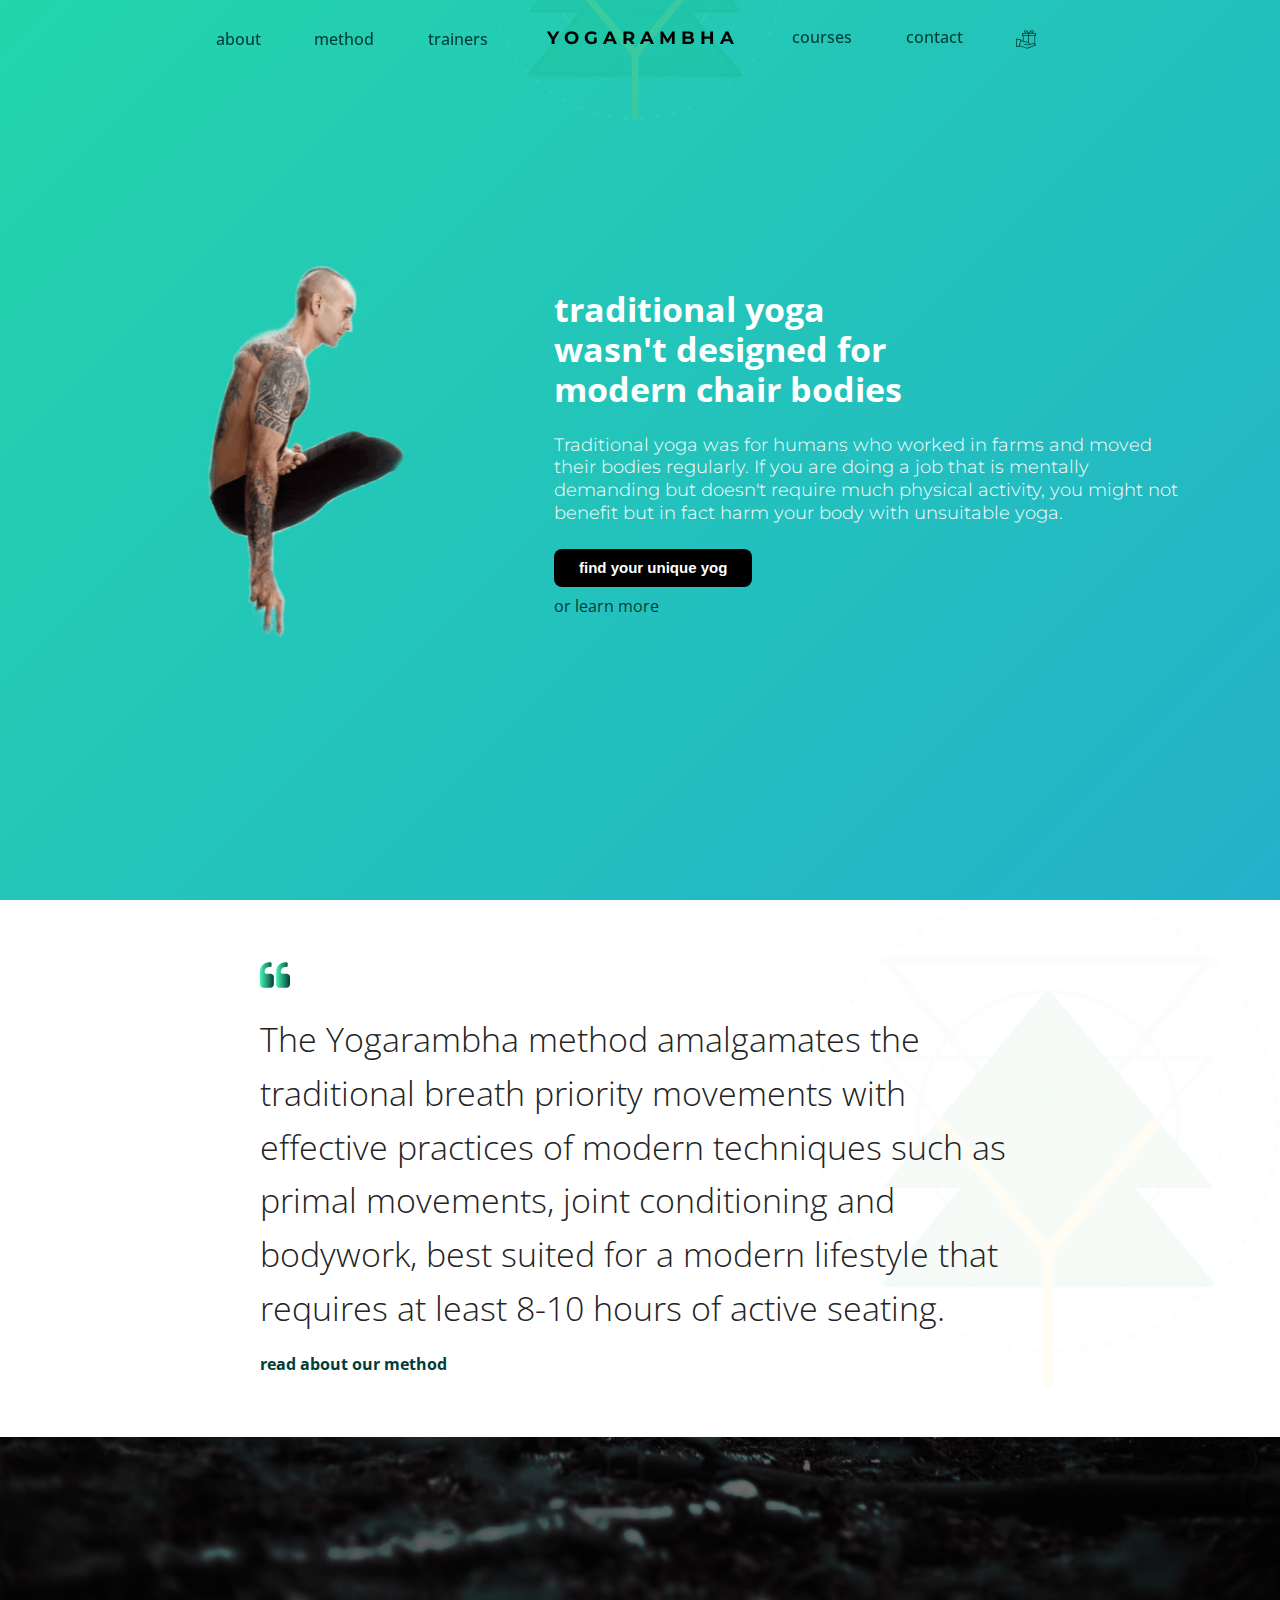
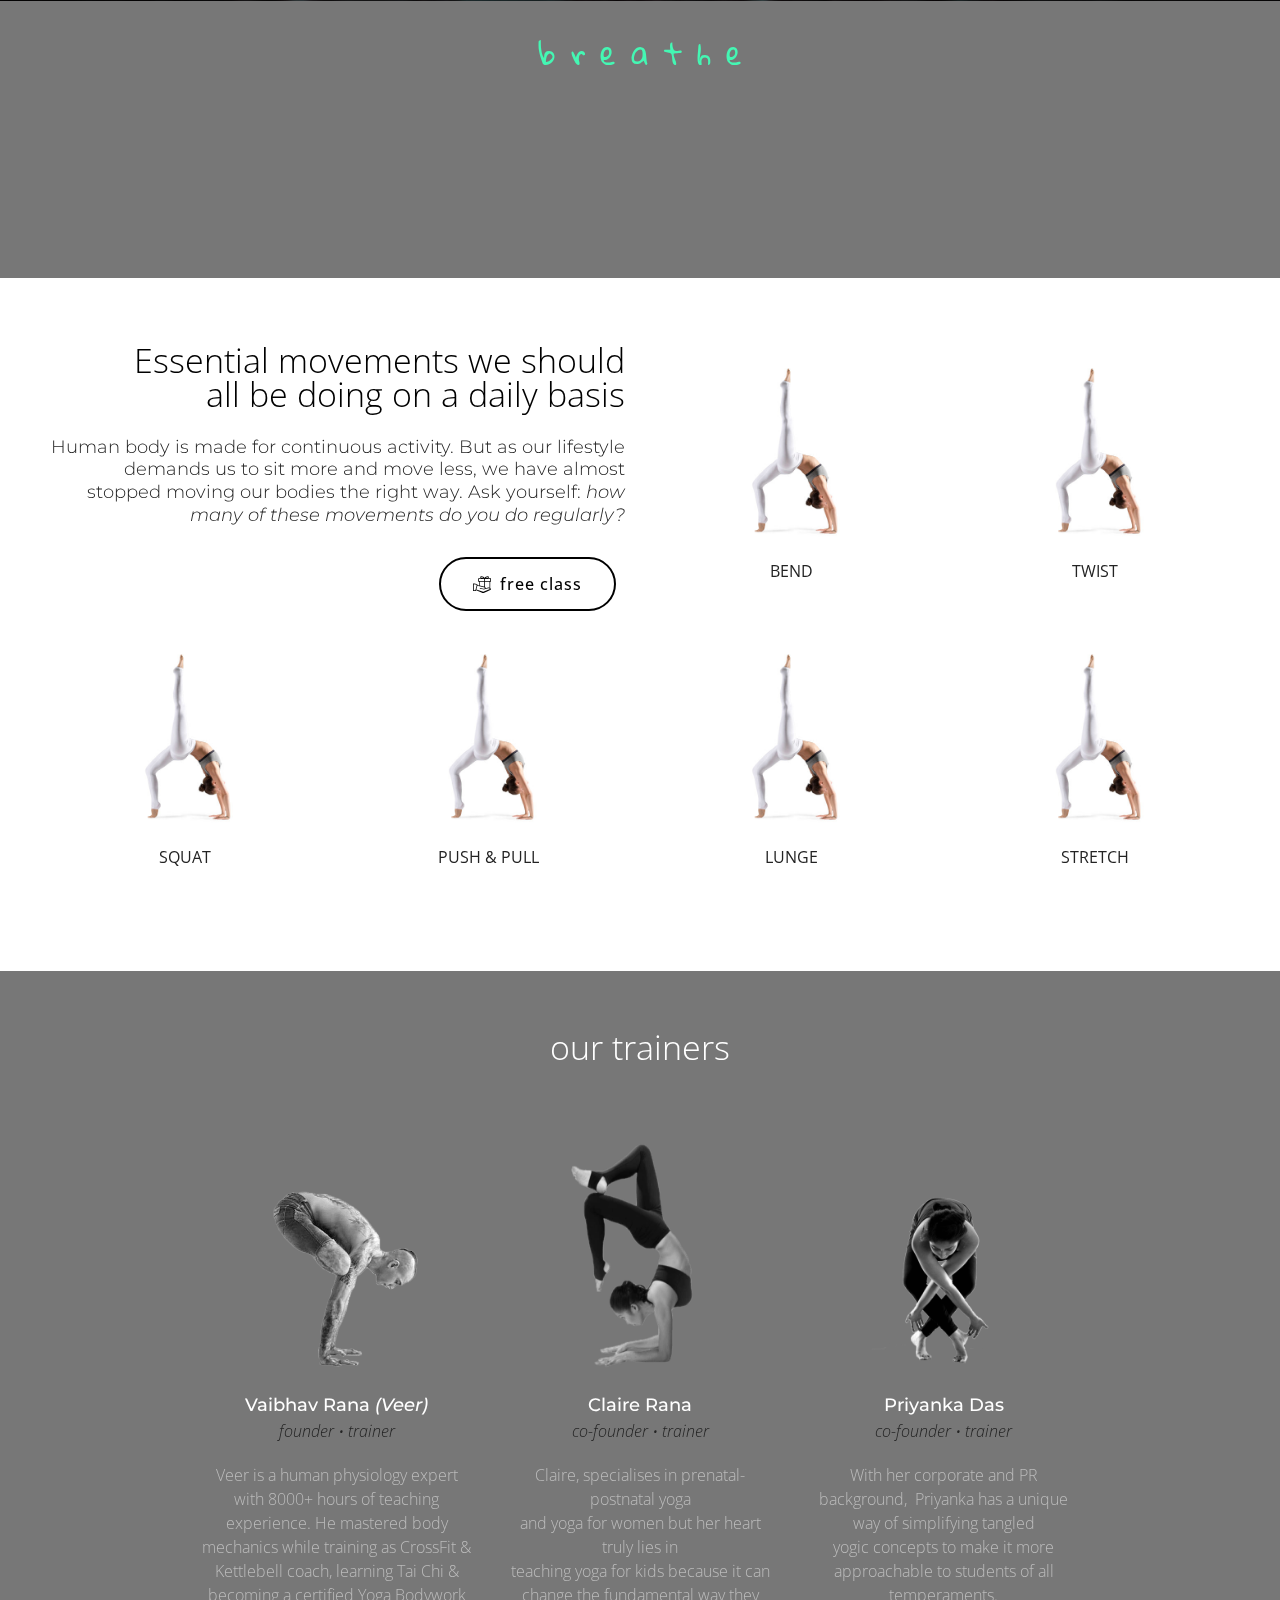
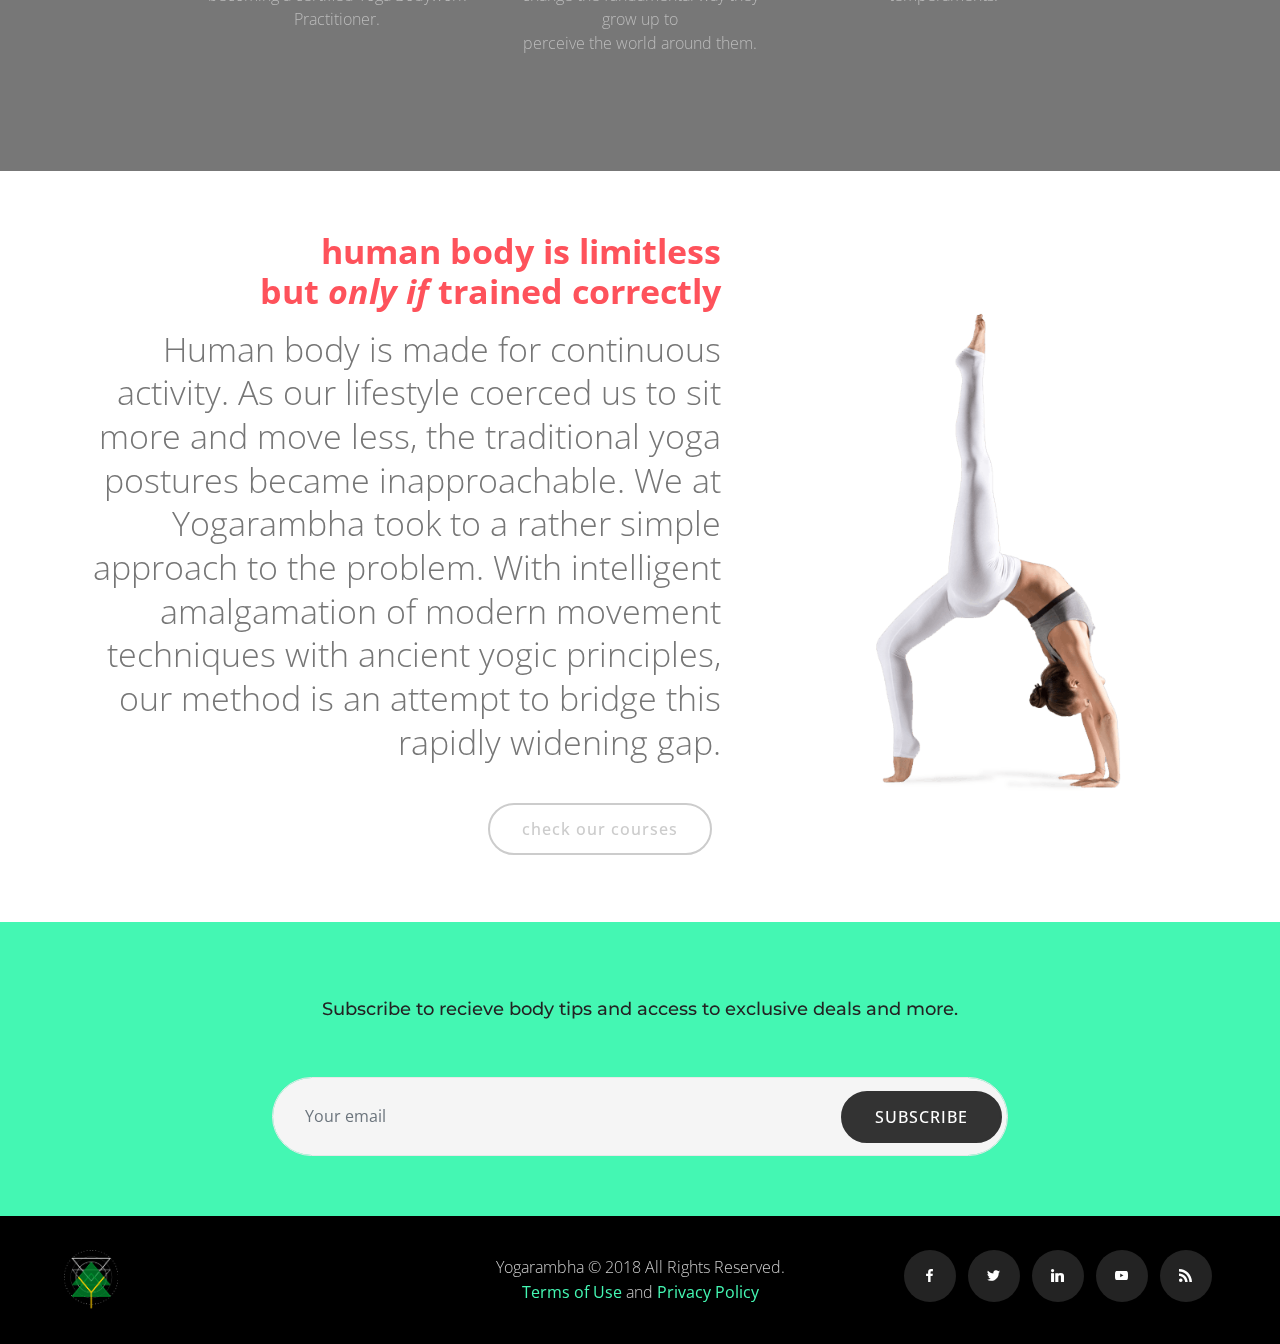
==== index.html @ a3c28a4d "create github pages" ====
<!DOCTYPE html>
<html >
<head>
  <!-- Site made with Mobirise Website Builder v4.8.6, https://mobirise.com -->
  <meta charset="UTF-8">
  <meta http-equiv="X-UA-Compatible" content="IE=edge">
  <meta name="generator" content="Mobirise v4.8.6, mobirise.com">
  <meta name="viewport" content="width=device-width, initial-scale=1, minimum-scale=1">
  <link rel="shortcut icon" href="assets/images/yogarambha-logo-tree-1-122x1720.png" type="image/x-icon">
  <meta name="description" content="Yogarambha teaches the ancient yogic secrets in such a way that the modern chair bodies can benefit from it.">
  <title>Yogarambha • Yoga for Your Unique Body</title>
  <link rel="stylesheet" href="assets/web/assets/mobirise-icons/mobirise-icons.css">
  <link rel="stylesheet" href="assets/icon54-v4/style.css">
  <link rel="stylesheet" href="assets/soundcloud-plugin/style.css">
  <link rel="stylesheet" href="assets/bootstrap/css/bootstrap.min.css">
  <link rel="stylesheet" href="assets/bootstrap/css/bootstrap-grid.min.css">
  <link rel="stylesheet" href="assets/bootstrap/css/bootstrap-reboot.min.css">
  <link rel="stylesheet" href="assets/dropdown/css/style.css">
  <link rel="stylesheet" href="assets/socicon/css/styles.css">
  <link rel="stylesheet" href="assets/theme/css/style.css">
  <link rel="stylesheet" href="assets/mobirise/css/mbr-additional.css" type="text/css">
  
  
  
</head>
<body>
  <section class="menu popup-btn-cards cid-r96PkNxbsT" once="menu" id="menu2-0">

    
    

    <nav class="navbar navbar-dropdown navbar-fixed-top navbar-expand-lg">
        <div class="mbr-overlay" style="opacity: 0.9;"></div>

      
      <div class="collapse navbar-collapse" id="navbarSupportedContent">
            
        <div class="left-menu">
          <ul class="navbar-nav nav-dropdown" data-app-modern-menu="true"><li class="nav-item">
                  <a class="nav-link link text-primary display-4" href="index.html">
                      about</a>
              </li>
              <li class="nav-item">
                  <a class="nav-link link text-primary display-4" href="index.html">method</a>
              </li><li class="nav-item"><a class="nav-link link text-primary display-4" href="index.html">trainers</a></li></ul>
        </div>

        <div class="brand-container">
          <div class="navbar-brand">
              
              <span class="navbar-caption-wrap"><a class="navbar-caption text-info display-5" href="index.html">
                      Y O G A R A M B H A</a></span>
          </div>
        </div>

        <div class="right-menu">
          <ul class="navbar-nav nav-dropdown" data-app-modern-menu="true"><li class="nav-item">
                <a class="nav-link link text-primary display-4" href="index.html">courses</a>
            </li>
            <li class="nav-item">
                <a class="nav-link link text-primary display-4" href="index.html">contact</a>
            </li><li class="nav-item"><a class="nav-link link text-primary display-4" href="https://vivekadvani.com" target="_blank"><span class="icon54-v4-giving-gift mbr-iconfont mbr-iconfont-btn" style="font-size: 20px; color: rgb(0, 61, 56);"></span></a></li></ul>
        </div>
      </div>

          <button class="navbar-toggler" type="button" data-toggle="collapse" data-target="#navbarSupportedContent" aria-controls="navbarNavAltMarkup" aria-expanded="false" aria-label="Toggle navigation">
            <div class="hamburger">
                <span></span>
                <span></span>
                <span></span>
                <span></span>
            </div>
          </button>
    </nav>
</section>

<section class="header3 cid-r979O7tW1h mbr-fullscreen" id="header3-5">
<div class="div-block-x"> <img src="assets/images/yogarambha-logo-tree-1-1000x1407.png" width="100%" alt="" title=""></div>
    

    

    <div class="container">
        <div class="media-container-row">
            <div class="mbr-figure" style="width: 70%;">
                <img src="assets/images/veer-1-842x602.png" alt="Mobirise" title="">
            </div>

            <div class="media-content">
                <h1 class="mbr-section-title mbr-white pb-3 mbr-fonts-style display-1"><strong><br>traditional yoga</strong><br><strong>wasn't designed for<br></strong><strong>modern chair bodies</strong></h1>
                <h3 class="mbr-section-subtitle align-left mbr-white mbr-light pb-3 mbr-fonts-style display-5">Traditional yoga was for humans who worked in farms and moved their bodies regularly. If you are doing a job that is mentally demanding but doesn't require much physical activity, you might not benefit but in fact harm your body with unsuitable yoga.<br></h3>
                <div class="mbr-section-text mbr-white pb-3 ">
                    <p class="mbr-text mbr-fonts-style display-4"><a class="typeform-share button" href="https://vivek55.typeform.com/to/cuo6zT" data-mode="drawer_right" style="display: inline-block; background-color: rgb(0, 0, 0); color: white; font-family: Helvetica, Arial, sans-serif; font-size: 15px; line-height: 37.5px; text-align: center; margin: 0px; height: 37.5px; padding: 0px 25px; border-radius: 8px; max-width: 100%; white-space: nowrap; overflow: hidden; text-overflow: ellipsis; font-weight: bold; -webkit-font-smoothing: antialiased;" data-hide-headers="true" data-hide-footer="true" data-submit-close-delay="5" target="_blank">find your unique yog </a>&nbsp;<script> (function() { var qs,js,q,s,d=document, gi=d.getElementById, ce=d.createElement, gt=d.getElementsByTagName, id="typef_orm_share", b="https://embed.typeform.com/"; if(!gi.call(d,id)){ js=ce.call(d,"script"); js.id=id; js.src=b+"embed.js"; q=gt.call(d,"script")[0]; q.parentNode.insertBefore(js,q) } })() </script><br><a href="index.html#content6-1f">or learn more</a><br>
                    </p>
                </div>
                
            </div>
        </div>
    </div>

    
</section>

<section class="mbr-section article svg-gradient-elements cid-r9jnhWQA4Y" id="content6-1h">
<div class="div-block-x"> <img src="assets/images/yogarambha-logo-tree-1-1000x1407.png" height="500px" alt="" title=""></div>
     

    <svg class="svg-gradient">
        <linearGradient>
            <stop class="gradColor1" offset="0%" stop-color="#44f7b3"></stop>
            <stop class="gradColor2" offset="100%" stop-color="#003d38"></stop>
        </linearGradient>  
    </svg>
    <div class="container-fluid">
        <div class="media-container-row">
            <div class="col-12 col-md-8 col-lg-8">
                
                <div class="blockquote-quote align-left pb-3">
                    <svg class="gradient-element" xmlns="http://www.w3.org/2000/svg" xmlns:xlink="http://www.w3.org/1999/xlink" version="1.1" x="0px" y="0px" width="475.082px" height="475.081px" viewBox="0 0 475.082 475.081" xml:space="preserve">
                        <g><g>
                            <path d="M164.45,219.27h-63.954c-7.614,0-14.087-2.664-19.417-7.994c-5.327-5.33-7.994-11.801-7.994-19.417v-9.132    c0-20.177,7.139-37.401,21.416-51.678c14.276-14.272,31.503-21.411,51.678-21.411h18.271c4.948,0,9.229-1.809,12.847-5.424    c3.616-3.617,5.424-7.898,5.424-12.847V54.819c0-4.948-1.809-9.233-5.424-12.85c-3.617-3.612-7.898-5.424-12.847-5.424h-18.271    c-19.797,0-38.684,3.858-56.673,11.563c-17.987,7.71-33.545,18.132-46.68,31.267c-13.134,13.129-23.553,28.688-31.262,46.677    C3.855,144.039,0,162.931,0,182.726v200.991c0,15.235,5.327,28.171,15.986,38.834c10.66,10.657,23.606,15.985,38.832,15.985    h109.639c15.225,0,28.167-5.328,38.828-15.985c10.657-10.663,15.987-23.599,15.987-38.834V274.088    c0-15.232-5.33-28.168-15.994-38.832C192.622,224.6,179.675,219.27,164.45,219.27z"></path>
                            <path d="M459.103,235.256c-10.656-10.656-23.599-15.986-38.828-15.986h-63.953c-7.61,0-14.089-2.664-19.41-7.994    c-5.332-5.33-7.994-11.801-7.994-19.417v-9.132c0-20.177,7.139-37.401,21.409-51.678c14.271-14.272,31.497-21.411,51.682-21.411    h18.267c4.949,0,9.233-1.809,12.848-5.424c3.613-3.617,5.428-7.898,5.428-12.847V54.819c0-4.948-1.814-9.233-5.428-12.85    c-3.614-3.612-7.898-5.424-12.848-5.424h-18.267c-19.808,0-38.691,3.858-56.685,11.563c-17.984,7.71-33.537,18.132-46.672,31.267    c-13.135,13.129-23.559,28.688-31.265,46.677c-7.707,17.987-11.567,36.879-11.567,56.674v200.991    c0,15.235,5.332,28.171,15.988,38.834c10.657,10.657,23.6,15.985,38.828,15.985h109.633c15.229,0,28.171-5.328,38.827-15.985    c10.664-10.663,15.985-23.599,15.985-38.834V274.088C475.082,258.855,469.76,245.92,459.103,235.256z"></path>
                        </g></g>
                    </svg>
                </div>
                <div class="mbr-text mbr-fonts-style pb-3 display-1"><div>The Yogarambha method amalgamates the traditional breath priority movements with effective practices of modern techniques such as primal movements, joint conditioning and bodywork, best suited for a modern lifestyle that requires at least 8-10 hours of active seating.</div></div>
                <div class="mbr-text signature mbr-fonts-style align-left display-7">
                    <a href="method.html" class="text-primary"><strong>read about our method</strong></a></div>
            </div>
        </div>
    </div>
</section>

<section class="features15 popup-btn-cards cid-r9jsQc7Phq mbr-parallax-background" id="features15-1j">

    

    <div class="mbr-overlay" style="opacity: 0.5; background-color: rgb(0, 0, 0);">
    </div>
    <a class="full-link"></a>
    <div class="container-fluid card-wrapper">
        <div class="row justify-content-center align-items-center" style="min-height: 11vw;">
             <div class="col-xl-10 col-lg-10 col-md-12 text-block">
                <h2 class="mbr-section-title mbr-fonts-style mbr-light mbr-white mbr-bold display-2"><span style="font-weight: normal;">
                    b r e a t h e</span></h2>                 
             </div>
        </div>
    </div>
</section>

<section class="mbr-section features13 cid-r9jNGnD4sh" id="features13-1n">

    

    

    <div class="container-fluid">
        <div class="row">
            <div class="col-12 text-row col-md-6">
                <h2 class="align-center pb-3 mbr-fonts-style display-1">Essential movements we should<br>all be doing on a daily basis</h2>
                <h3 class="mbr-section-subtitle align-center mbr-light pb-3 mbr-fonts-style display-5">Human body is made for continuous activity. But as our lifestyle demands us to sit more and move less, we have almost stopped moving our bodies the right way. Ask yourself: <em>how many of these movements do you do regularly?</em></h3>
                <div class="mbr-section-btn title-btn align-center"><a class="btn btn-info-outline display-4" href="https://vivekadvani.com"><span class="icon54-v4-giving-gift mbr-iconfont mbr-iconfont-btn" style="font-size: 18px;"></span>free class</a></div>
            </div>
            <div class="card px-3 py-4 col-12 col-md-6 col-lg-4 col-xl-3">
                <div class="card-wrapper">
                    <div class="card-img">
                        <img src="assets/images/poses-662x441.jpg" alt="Mobirise" title="">
                    </div>
                    <div class="card-box">
                        <p class="mbr-text mbr-fonts-style align-center display-7">
                            BEND</p>
                        
                    </div>
                </div>
            </div>

            <div class="card px-3 py-4 col-12 col-md-6 col-lg-4 col-xl-3">
                <div class="card-wrapper">
                    <div class="card-img">
                        <img src="assets/images/poses-662x441.jpg" alt="Mobirise" title="">
                    </div>
                    <div class="card-box">
                        <p class="mbr-text mbr-fonts-style align-center display-7">
                            TWIST</p>
                        
                    </div>
                </div>
            </div>

            <div class="card px-3 py-4 col-12 col-md-6 col-lg-4 col-xl-3">
                <div class="card-wrapper">
                    <div class="card-img">
                        <img src="assets/images/poses-662x441.jpg" alt="Mobirise" title="">
                    </div>
                    <div class="card-box">
                        <p class="mbr-text mbr-fonts-style align-center display-7">
                            SQUAT</p>
                        
                    </div>
                </div>
            </div>

            <div class="card px-3 py-4 col-12 col-md-6 col-lg-4 col-xl-3">
                <div class="card-wrapper">
                    <div class="card-img">
                        <img src="assets/images/poses-662x441.jpg" alt="Mobirise" title="">
                    </div>
                    <div class="card-box">
                        <p class="mbr-text mbr-fonts-style align-center display-7">
                            PUSH &amp; PULL</p>
                        
                    </div>
                </div>
            </div>

            <div class="card px-3 py-4 col-12 col-md-6 col-lg-4 col-xl-3">
                <div class="card-wrapper">
                    <div class="card-img">
                        <img src="assets/images/poses-662x441.jpg" alt="Mobirise" title="">
                    </div>
                    <div class="card-box">
                        <p class="mbr-text mbr-fonts-style align-center display-7">
                            LUNGE</p>
                        
                    </div>
                </div>
            </div>

            <div class="card px-3 py-4 col-12 col-md-6 col-lg-4 col-xl-3">
                <div class="card-wrapper">
                    <div class="card-img">
                        <img src="assets/images/poses-662x441.jpg" alt="Mobirise" title="">
                    </div>
                    <div class="card-box">
                        <p class="mbr-text mbr-fonts-style align-center display-7">
                            STRETCH</p>
                        
                    </div>
                </div>
            </div>
        </div>
    </div>
</section>

<section class="teams1 cid-r9jXrD0g28 mbr-parallax-background" id="teams1-1o">

    

    <div class="mbr-overlay" style="opacity: 0.5; background-color: rgb(0, 0, 0);">
    </div>
    <div class="container-fluid">
        <h2 class="mbr-title mbr-fonts-style align-center mbr-black display-1">
            our trainers</h2>
        
        <div class="row justify-content-center flip-card pt-4">
            <div class="col-sm-6 card-wrap col-lg-3">
                <div class="image-wrap">
                    <img src="assets/images/veer-train-640x640.png" alt="" title="">
                    <div class="social-media align-center">
                        <ul>
                            <li>
                                <a class="icon-transition" href="https://www.facebook.com/veer.yog">
                                    <span class="mbr-iconfont mbr-black socicon-facebook socicon"></span>
                                </a>
                            </li>
                            <li>
                                <a class="icon-transition" href="https://instagram.com/__veer__" target="_blank">
                                    <span class="mbr-iconfont mbr-black socicon-instagram socicon"></span>
                                </a>
                            </li>
                            
                            
                            
                            
                        </ul>
                    </div>
                    <div class="img-overlay"></div>
                </div>
                <h3 class="mbr-fonts-style mbr-section-title align-center pt-4 display-5">
                    Vaibhav Rana <em>(Veer)</em></h3>
                <h3 class="mbr-fonts-style mbr-role align-center pt-2 display-4">
                    <em>founder • trainer</em></h3>
                <h3 class="mbr-fonts-style mbr-section-subtitle align-center pt-3 display-4">Veer is a human physiology expert with 8000+ hours of teaching experience. He mastered body mechanics while training as CrossFit &amp; Kettlebell coach, learning Tai Chi &amp; becoming a certified Yoga Bodywork Practitioner.</h3>
            </div>
            <div class="col-sm-6 card-wrap col-lg-3">
                <div class="image-wrap">
                    <img src="assets/images/claire-1-668x935.png" alt="" title="">
                    <div class="img-overlay"></div>
                    <div class="social-media align-center">
                        <ul>
                            <li>
                                <a class="icon-transition" href="https://www.facebook.com/veer.yog">
                                    <span class="mbr-iconfont mbr-black socicon-facebook socicon"></span>
                                </a>
                            </li>
                            <li>
                                <a class="icon-transition" href="https://instagram.com/__veer__" target="_blank">
                                    <span class="mbr-iconfont mbr-black socicon-instagram socicon"></span>
                                </a>
                            </li>
                            
                            
                            
                            
                        </ul>    
                    </div>
                </div>
                <h3 class="mbr-fonts-style mbr-section-title align-center pt-4 display-5">
                    Claire Rana</h3>
                <h3 class="mbr-fonts-style mbr-role align-center pt-2 display-4">
                    <em>co-founder • trainer</em></h3>
                <h3 class="mbr-fonts-style mbr-section-subtitle align-center pt-3 display-4">Claire, specialises in prenatal-postnatal yoga
<div>and yoga for women but her heart truly lies in
</div><div>teaching yoga for kids because it can change the fundamental way they grow up to
</div><div>perceive the world around them.</div></h3>
            </div>
            <div class="col-sm-6 card-wrap col-lg-3">
                <div class="image-wrap">
                    <img src="assets/images/priyanka-train-2-668x668.png" alt="" title="">
                    <div class="img-overlay"></div>
                    <div class="social-media align-center">
                        <ul>
                            <li>
                                <a class="icon-transition" href="https://www.facebook.com/veer.yog">
                                    <span class="mbr-iconfont mbr-black socicon-facebook socicon"></span>
                                </a>
                            </li>
                            <li>
                                <a class="icon-transition" href="https://twitter.com/mobirise">
                                    <span class="mbr-iconfont mbr-black socicon-instagram socicon"></span>
                                </a>
                            </li>
                            
                            
                            
                            
                        </ul>
                    </div>
                </div>
                <h3 class="mbr-fonts-style mbr-section-title align-center pt-4 display-5">
                    Priyanka Das</h3>
                <h3 class="mbr-fonts-style mbr-role align-center pt-2 display-4">
                    <em>co-founder • trainer</em></h3>
                <h3 class="mbr-fonts-style mbr-section-subtitle align-center display-4 pt-3"><div>With her corporate and PR background,
&nbsp;<span style="font-size: 1rem;">Priyanka has a unique way of simplifying tangled yogic&nbsp;</span><span style="font-size: 1rem;">concepts to make it more approachable to </span><span style="font-size: 1rem;">students of all temperaments.</span></div></h3>
            </div>
            
            
            
        </div>
    </div>
</section>

<section class="header1 cid-r9jBAcFhsY" id="header1-1l">

    

    

    <div class="container-fluid header-content">
        <div class="row text-row">
            <div class="col-md-12 col-lg-7">
                <div class="title-cont align-left">
                    <h1 class="mbr-section-title align-left  mbr-white pb-3 mbr-fonts-style mbr-bold display-1">human body is limitless<br>but <em>only if</em> trained correctly</h1>
                </div>
                <div class=" mbr-white pb-3 align-left">
                    <p class="mbr-section-subtitle mbr-fonts-style display-1">Human body is made for continuous activity. As our lifestyle coerced us to sit more and move less, the traditional yoga postures became inapproachable. We at Yogarambha took to a rather simple approach to the problem. With intelligent amalgamation of modern movement techniques with ancient yogic principles, our method is an attempt to bridge this rapidly widening gap.<br></p>
                </div>
                <div class="mbr-section-btn pb-3"><a class="btn btn-md btn-danger-outline display-4" href="https://vivekadvani.com">check our courses</a></div>
            </div>
            <div class="col-lg-5 col-md-12">
                <div class="mbr-figure">
                    <img src="assets/images/limitless-2-972x648.png" alt="Mobirise" title="">
                </div>
            </div>
        </div>
        
    </div>
</section>

<section once="" class="cid-r9ur4wd0pb" id="form4-1p">

    

    

    <div class="container">
        <div class="row align-center justify-content-center align-items-center">
            <div class="col-md-10 form-section">
                
                
                <h2 class="mbr-section-subtitle mbr-fonts-style pt-3 display-5">
                  Subscribe to recieve body tips and access to exclusive deals and more.
                </h2>
                <div class="input-form pt-5">
                    <div class="form1" data-form-type="formoid">
                        <div data-form-alert="" hidden="">Thanks for signing up!</div>
                        <form class="mbr-form" action="https://mobirise.com/" method="post" data-form-title="My Mobirise Form"><input type="hidden" name="email" data-form-email="true" value="P5xnJLAlOWW7i1dUbpYr6RZ8M+O6Au9ezWM0Wb4onZG9lQVSyjyaAMl+kkH+20TPvdnVpfxWy1lbtPxNscD+3V4LLeimcqVqWMZ8v+yx+1H5aWpQsi7Z20vK3QVy5XgO">
                              <input type="email" class="form-control input-sm input-inverse special-form" name="email" data-form-field="Email" placeholder="Your email" required="" id="email-form4-1p">
                              <div class="mbr-section-btn input-group-btn">
                                   <button href="https://mobirise.com/" class="btn btn-black display-4" type="submit" role="button">SUBSCRIBE
                                   </button>
                              </div>
                        </form>
                    </div>
                  </div>
            </div>
        </div>
    </div>
</section>

<section class="cid-r9urQGNcQ9" id="footer2-1s">

    

    

    <div class="container-fluid">
        <div class="row align-center justify-content-center align-items-center">
            <div class="logo-section col-sm-12 col-lg-4">
                <a href="#"><img src="assets/images/yogarambha-logo-tree-1-122x172.png" height="128" alt="Yogarambha" title="" style="height: 3.8rem;">
                </a>
            </div>
            <div class="col-sm-12 col-lg-4 mbr-text mbr-fonts-style mbr-light display-7">Yogarambha © 2018 All Rights Reserved.<br><a href="#bottom" class="text-secondary">Terms of Use</a> and <a href="#bottom" class="text-secondary">Privacy Policy</a>
            </div>
            <div class="social-media col-sm-12 col-lg-4">
                <ul>
                    <li>
                      <a class="icon-transition" href="#">
                        <span class="mbr-iconfont socicon-facebook socicon"></span>
                      </a>
                    </li>
                    <li>
                      <a class="icon-transition" href="#">
                        <span class="mbr-iconfont socicon-twitter socicon"></span>
                      </a>
                    </li>
                    <li>
                      <a class="icon-transition" href="#">
                        <span class="mbr-iconfont socicon-linkedin socicon"></span>
                      </a>
                    </li>
                    <li>
                      <a class="icon-transition" href="#">
                        <span class="mbr-iconfont socicon-youtube socicon"></span>
                      </a>
                    </li>
                    <li>
                      <a class="icon-transition" href="#">
                        <span class="mbr-iconfont socicon-rss socicon" style=""></span>
                      </a>
                    </li>
                </ul>
            </div>
        </div>
    </div>
</section>


  <script src="assets/web/assets/jquery/jquery.min.js"></script>
  <script src="assets/popper/popper.min.js"></script>
  <script src="assets/bootstrap/js/bootstrap.min.js"></script>
  <script src="assets/mbr-gradient-svg/mbr-gradient-svg.js"></script>
  <script src="assets/mbr-popup-btns/mbr-popup-btns.js"></script>
  <script src="assets/smoothscroll/smooth-scroll.js"></script>
  <script src="assets/dropdown/js/script.min.js"></script>
  <script src="assets/touchswipe/jquery.touch-swipe.min.js"></script>
  <script src="assets/mbr-flip-card/mbr-flip-card.js"></script>
  <script src="assets/parallax/jarallax.min.js"></script>
  <script src="assets/theme/js/script.js"></script>
  <script src="assets/formoid/formoid.min.js"></script>
  
  
</body>
</html>
---- assets/web/assets/mobirise-icons/mobirise-icons.css ----
@font-face {
  font-family: 'MobiriseIcons';
  src:  url('mobirise-icons.eot?spat4u');
  src:  url('mobirise-icons.eot?spat4u#iefix') format('embedded-opentype'),
    url('mobirise-icons.ttf?spat4u') format('truetype'),
    url('mobirise-icons.woff?spat4u') format('woff'),
    url('mobirise-icons.svg?spat4u#MobiriseIcons') format('svg');
  font-weight: normal;
  font-style: normal;
}

[class^="mbri-"], [class*=" mbri-"] {
  /* use !important to prevent issues with browser extensions that change fonts */
  font-family: MobiriseIcons !important;
  speak: none;
  font-style: normal;
  font-weight: normal;
  font-variant: normal;
  text-transform: none;
  line-height: 1;

  /* Better Font Rendering =========== */
  -webkit-font-smoothing: antialiased;
  -moz-osx-font-smoothing: grayscale;
}

.mbri-add-submenu:before {
  content: "\e900";
}
.mbri-alert:before {
  content: "\e901";
}
.mbri-align-center:before {
  content: "\e902";
}
.mbri-align-justify:before {
  content: "\e903";
}
.mbri-align-left:before {
  content: "\e904";
}
.mbri-align-right:before {
  content: "\e905";
}
.mbri-android:before {
  content: "\e906";
}
.mbri-apple:before {
  content: "\e907";
}
.mbri-arrow-down:before {
  content: "\e908";
}
.mbri-arrow-next:before {
  content: "\e909";
}
.mbri-arrow-prev:before {
  content: "\e90a";
}
.mbri-arrow-up:before {
  content: "\e90b";
}
.mbri-bold:before {
  content: "\e90c";
}
.mbri-bookmark:before {
  content: "\e90d";
}
.mbri-bootstrap:before {
  content: "\e90e";
}
.mbri-briefcase:before {
  content: "\e90f";
}
.mbri-browse:before {
  content: "\e910";
}
.mbri-bulleted-list:before {
  content: "\e911";
}
.mbri-calendar:before {
  content: "\e912";
}
.mbri-camera:before {
  content: "\e913";
}
.mbri-cart-add:before {
  content: "\e914";
}
.mbri-cart-full:before {
  content: "\e915";
}
.mbri-cash:before {
  content: "\e916";
}
.mbri-change-style:before {
  content: "\e917";
}
.mbri-chat:before {
  content: "\e918";
}
.mbri-clock:before {
  content: "\e919";
}
.mbri-close:before {
  content: "\e91a";
}
.mbri-cloud:before {
  content: "\e91b";
}
.mbri-code:before {
  content: "\e91c";
}
.mbri-contact-form:before {
  content: "\e91d";
}
.mbri-credit-card:before {
  content: "\e91e";
}
.mbri-cursor-click:before {
  content: "\e91f";
}
.mbri-cust-feedback:before {
  content: "\e920";
}
.mbri-database:before {
  content: "\e921";
}
.mbri-delivery:before {
  content: "\e922";
}
.mbri-desktop:before {
  content: "\e923";
}
.mbri-devices:before {
  content: "\e924";
}
.mbri-down:before {
  content: "\e925";
}
.mbri-download:before {
  content: "\e989";
}
.mbri-drag-n-drop:before {
  content: "\e927";
}
.mbri-drag-n-drop2:before {
  content: "\e928";
}
.mbri-edit:before {
  content: "\e929";
}
.mbri-edit2:before {
  content: "\e92a";
}
.mbri-error:before {
  content: "\e92b";
}
.mbri-extension:before {
  content: "\e92c";
}
.mbri-features:before {
  content: "\e92d";
}
.mbri-file:before {
  content: "\e92e";
}
.mbri-flag:before {
  content: "\e92f";
}
.mbri-folder:before {
  content: "\e930";
}
.mbri-gift:before {
  content: "\e931";
}
.mbri-github:before {
  content: "\e932";
}
.mbri-globe:before {
  content: "\e933";
}
.mbri-globe-2:before {
  content: "\e934";
}
.mbri-growing-chart:before {
  content: "\e935";
}
.mbri-hearth:before {
  content: "\e936";
}
.mbri-help:before {
  content: "\e937";
}
.mbri-home:before {
  content: "\e938";
}
.mbri-hot-cup:before {
  content: "\e939";
}
.mbri-idea:before {
  content: "\e93a";
}
.mbri-image-gallery:before {
  content: "\e93b";
}
.mbri-image-slider:before {
  content: "\e93c";
}
.mbri-info:before {
  content: "\e93d";
}
.mbri-italic:before {
  content: "\e93e";
}
.mbri-key:before {
  content: "\e93f";
}
.mbri-laptop:before {
  content: "\e940";
}
.mbri-layers:before {
  content: "\e941";
}
.mbri-left-right:before {
  content: "\e942";
}
.mbri-left:before {
  content: "\e943";
}
.mbri-letter:before {
  content: "\e944";
}
.mbri-like:before {
  content: "\e945";
}
.mbri-link:before {
  content: "\e946";
}
.mbri-lock:before {
  content: "\e947";
}
.mbri-login:before {
  content: "\e948";
}
.mbri-logout:before {
  content: "\e949";
}
.mbri-magic-stick:before {
  content: "\e94a";
}
.mbri-map-pin:before {
  content: "\e94b";
}
.mbri-menu:before {
  content: "\e94c";
}
.mbri-mobile:before {
  content: "\e94d";
}
.mbri-mobile2:before {
  content: "\e94e";
}
.mbri-mobirise:before {
  content: "\e94f";
}
.mbri-more-horizontal:before {
  content: "\e950";
}
.mbri-more-vertical:before {
  content: "\e951";
}
.mbri-music:before {
  content: "\e952";
}
.mbri-new-file:before {
  content: "\e953";
}
.mbri-numbered-list:before {
  content: "\e954";
}
.mbri-opened-folder:before {
  content: "\e955";
}
.mbri-pages:before {
  content: "\e956";
}
.mbri-paper-plane:before {
  content: "\e957";
}
.mbri-paperclip:before {
  content: "\e958";
}
.mbri-photo:before {
  content: "\e959";
}
.mbri-photos:before {
  content: "\e95a";
}
.mbri-pin:before {
  content: "\e95b";
}
.mbri-play:before {
  content: "\e95c";
}
.mbri-plus:before {
  content: "\e95d";
}
.mbri-preview:before {
  content: "\e95e";
}
.mbri-print:before {
  content: "\e95f";
}
.mbri-protect:before {
  content: "\e960";
}
.mbri-question:before {
  content: "\e961";
}
.mbri-quote-left:before {
  content: "\e962";
}
.mbri-quote-right:before {
  content: "\e963";
}
.mbri-refresh:before {
  content: "\e964";
}
.mbri-responsive:before {
  content: "\e965";
}
.mbri-right:before {
  content: "\e966";
}
.mbri-rocket:before {
  content: "\e967";
}
.mbri-sad-face:before {
  content: "\e968";
}
.mbri-sale:before {
  content: "\e969";
}
.mbri-save:before {
  content: "\e96a";
}
.mbri-search:before {
  content: "\e96b";
}
.mbri-setting:before {
  content: "\e96c";
}
.mbri-setting2:before {
  content: "\e96d";
}
.mbri-setting3:before {
  content: "\e96e";
}
.mbri-share:before {
  content: "\e96f";
}
.mbri-shopping-bag:before {
  content: "\e970";
}
.mbri-shopping-basket:before {
  content: "\e971";
}
.mbri-shopping-cart:before {
  content: "\e972";
}
.mbri-sites:before {
  content: "\e973";
}
.mbri-smile-face:before {
  content: "\e974";
}
.mbri-speed:before {
  content: "\e975";
}
.mbri-star:before {
  content: "\e976";
}
.mbri-success:before {
  content: "\e977";
}
.mbri-sun:before {
  content: "\e978";
}
.mbri-sun2:before {
  content: "\e979";
}
.mbri-tablet:before {
  content: "\e97a";
}
.mbri-tablet-vertical:before {
  content: "\e97b";
}
.mbri-target:before {
  content: "\e97c";
}
.mbri-timer:before {
  content: "\e97d";
}
.mbri-to-ftp:before {
  content: "\e97e";
}
.mbri-to-local-drive:before {
  content: "\e97f";
}
.mbri-touch-swipe:before {
  content: "\e980";
}
.mbri-touch:before {
  content: "\e981";
}
.mbri-trash:before {
  content: "\e982";
}
.mbri-underline:before {
  content: "\e983";
}
.mbri-unlink:before {
  content: "\e984";
}
.mbri-unlock:before {
  content: "\e985";
}
.mbri-up-down:before {
  content: "\e986";
}
.mbri-up:before {
  content: "\e987";
}
.mbri-update:before {
  content: "\e988";
}
.mbri-upload:before {
 content: "\e926"; 
}
.mbri-user:before {
  content: "\e98a";
}
.mbri-user2:before {
  content: "\e98b";
}
.mbri-users:before {
  content: "\e98c";
}
.mbri-video:before {
  content: "\e98d";
}
.mbri-video-play:before {
  content: "\e98e";
}
.mbri-watch:before {
  content: "\e98f";
}
.mbri-website-theme:before {
  content: "\e990";
}
.mbri-wifi:before {
  content: "\e991";
}
.mbri-windows:before {
  content: "\e992";
}
.mbri-zoom-out:before {
  content: "\e993";
}
.mbri-redo:before {
  content: "\e994";
}
.mbri-undo:before {
  content: "\e995";
}
---- assets/icon54-v4/style.css ----
@font-face {
    font-family: 'icon54-v4';
    src: url('fonts/icon54-v4.eot?9rlj2v');
    src: url('fonts/icon54-v4.eot?9rlj2v#iefix') format('embedded-opentype'),
        url('fonts/icon54-v4.ttf?9rlj2v') format('truetype'),
        url('fonts/icon54-v4.woff?9rlj2v') format('woff'),
        url('fonts/icon54-v4.svg?9rlj2v#icon54-v4') format('svg');
    font-weight: normal;
    font-style: normal;
}

[class^='icon54-v4-'],
[class*=' icon54-v4-'] {
    /* use !important to prevent issues with browser extensions that change fonts */
    font-family: 'icon54-v4' !important;
    speak: none;
    font-style: normal;
    font-weight: normal;
    font-variant: normal;
    text-transform: none;
    line-height: 1;

    /* Better Font Rendering =========== */
    -webkit-font-smoothing: antialiased;
    -moz-osx-font-smoothing: grayscale;
}

.icon54-v4-d-box::before {
    content: '\e900';
}
.icon54-v4-d-cube::before {
    content: '\e901';
}
.icon54-v4-accessible::before {
    content: '\e902';
}
.icon54-v4-active-protection::before {
    content: '\e903';
}
.icon54-v4-add-event::before {
    content: '\e904';
}
.icon54-v4-add-shopping-cart::before {
    content: '\e905';
}
.icon54-v4-add-user-2::before {
    content: '\e906';
}
.icon54-v4-add-user::before {
    content: '\e907';
}
.icon54-v4-add-users::before {
    content: '\e908';
}
.icon54-v4-add::before {
    content: '\e909';
}
.icon54-v4-adjustments::before {
    content: '\e90a';
}
.icon54-v4-airplane::before {
    content: '\e90b';
}
.icon54-v4-alarm::before {
    content: '\e90c';
}
.icon54-v4-alcohol-drink::before {
    content: '\e90d';
}
.icon54-v4-anchor::before {
    content: '\e90e';
}
.icon54-v4-android::before {
    content: '\e90f';
}
.icon54-v4-announcement::before {
    content: '\e910';
}
.icon54-v4-anonymus-2::before {
    content: '\e911';
}
.icon54-v4-anonymus::before {
    content: '\e912';
}
.icon54-v4-answer-2::before {
    content: '\e913';
}
.icon54-v4-answer-3::before {
    content: '\e914';
}
.icon54-v4-answer::before {
    content: '\e915';
}
.icon54-v4-apron::before {
    content: '\e916';
}
.icon54-v4-archive-file::before {
    content: '\e917';
}
.icon54-v4-archive::before {
    content: '\e918';
}
.icon54-v4-armchair-1::before {
    content: '\e919';
}
.icon54-v4-armchair-2::before {
    content: '\e91a';
}
.icon54-v4-armchair-3::before {
    content: '\e91b';
}
.icon54-v4-armchair-4::before {
    content: '\e91c';
}
.icon54-v4-artifical-intelligence-1::before {
    content: '\e91d';
}
.icon54-v4-artifical-intelligence-2::before {
    content: '\e91e';
}
.icon54-v4-artist::before {
    content: '\e91f';
}
.icon54-v4-assignment::before {
    content: '\e920';
}
.icon54-v4-astronaut::before {
    content: '\e921';
}
.icon54-v4-at-symbol-2::before {
    content: '\e922';
}
.icon54-v4-at-symbol-3::before {
    content: '\e923';
}
.icon54-v4-at-symbol::before {
    content: '\e924';
}
.icon54-v4-at::before {
    content: '\e925';
}
.icon54-v4-atlas::before {
    content: '\e926';
}
.icon54-v4-attach-2::before {
    content: '\e927';
}
.icon54-v4-attach-3::before {
    content: '\e928';
}
.icon54-v4-attach-user::before {
    content: '\e929';
}
.icon54-v4-audio::before {
    content: '\e92a';
}
.icon54-v4-avatar-chef::before {
    content: '\e92b';
}
.icon54-v4-back-arrow::before {
    content: '\e92c';
}
.icon54-v4-badminton::before {
    content: '\e92d';
}
.icon54-v4-baguette::before {
    content: '\e92e';
}
.icon54-v4-bald-man::before {
    content: '\e92f';
}
.icon54-v4-balloons-1::before {
    content: '\e930';
}
.icon54-v4-balloons-2::before {
    content: '\e931';
}
.icon54-v4-baloon::before {
    content: '\e932';
}
.icon54-v4-banknote::before {
    content: '\e933';
}
.icon54-v4-bar-chart-2::before {
    content: '\e934';
}
.icon54-v4-bar-chart::before {
    content: '\e935';
}
.icon54-v4-barbeque::before {
    content: '\e936';
}
.icon54-v4-bat::before {
    content: '\e937';
}
.icon54-v4-batman::before {
    content: '\e938';
}
.icon54-v4-battery-charge::before {
    content: '\e939';
}
.icon54-v4-battery-full::before {
    content: '\e93a';
}
.icon54-v4-battery-half::before {
    content: '\e93b';
}
.icon54-v4-battery-low::before {
    content: '\e93c';
}
.icon54-v4-beach-sign::before {
    content: '\e93d';
}
.icon54-v4-bed-1::before {
    content: '\e93e';
}
.icon54-v4-bed-2::before {
    content: '\e93f';
}
.icon54-v4-bed-3::before {
    content: '\e940';
}
.icon54-v4-bed-4::before {
    content: '\e941';
}
.icon54-v4-bed-5::before {
    content: '\e942';
}
.icon54-v4-beer-glass::before {
    content: '\e943';
}
.icon54-v4-beer::before {
    content: '\e944';
}
.icon54-v4-bell-2::before {
    content: '\e945';
}
.icon54-v4-bell-3::before {
    content: '\e946';
}
.icon54-v4-bell-4::before {
    content: '\e947';
}
.icon54-v4-bell-alarm::before {
    content: '\e948';
}
.icon54-v4-bell::before {
    content: '\e949';
}
.icon54-v4-bender::before {
    content: '\e94a';
}
.icon54-v4-bikini::before {
    content: '\e94b';
}
.icon54-v4-bill-2::before {
    content: '\e94c';
}
.icon54-v4-bill::before {
    content: '\e94d';
}
.icon54-v4-birthay-hat-2::before {
    content: '\e94e';
}
.icon54-v4-birthday-1::before {
    content: '\e94f';
}
.icon54-v4-birthday-2::before {
    content: '\e950';
}
.icon54-v4-birthday-cake-1::before {
    content: '\e951';
}
.icon54-v4-birthday-cake-2::before {
    content: '\e952';
}
.icon54-v4-birthday-card::before {
    content: '\e953';
}
.icon54-v4-birthday-decoration-1::before {
    content: '\e954';
}
.icon54-v4-birthday-decoration-2::before {
    content: '\e955';
}
.icon54-v4-birthday-decoration-3::before {
    content: '\e956';
}
.icon54-v4-birthday-greetings-1::before {
    content: '\e957';
}
.icon54-v4-birthday-hat3::before {
    content: '\e958';
}
.icon54-v4-birthday-invitation::before {
    content: '\e959';
}
.icon54-v4-birthday-message-1::before {
    content: '\e95a';
}
.icon54-v4-birthday-message-2::before {
    content: '\e95b';
}
.icon54-v4-birthday-party::before {
    content: '\e95c';
}
.icon54-v4-birthday-picture::before {
    content: '\e95d';
}
.icon54-v4-birthday-song::before {
    content: '\e95e';
}
.icon54-v4-birthyday-hat-1::before {
    content: '\e95f';
}
.icon54-v4-bitcoin-2::before {
    content: '\e960';
}
.icon54-v4-bitcoin-3::before {
    content: '\e961';
}
.icon54-v4-bitcoin::before {
    content: '\e962';
}
.icon54-v4-black-cat::before {
    content: '\e963';
}
.icon54-v4-blende::before {
    content: '\e964';
}
.icon54-v4-blender::before {
    content: '\e965';
}
.icon54-v4-bllboy::before {
    content: '\e966';
}
.icon54-v4-bloody-axe::before {
    content: '\e967';
}
.icon54-v4-bloody-knife::before {
    content: '\e968';
}
.icon54-v4-blueprint::before {
    content: '\e969';
}
.icon54-v4-bluetooth::before {
    content: '\e96a';
}
.icon54-v4-boat::before {
    content: '\e96b';
}
.icon54-v4-bone-hand::before {
    content: '\e96c';
}
.icon54-v4-bones::before {
    content: '\e96d';
}
.icon54-v4-book::before {
    content: '\e96e';
}
.icon54-v4-bookmarrk::before {
    content: '\e96f';
}
.icon54-v4-bottle-opener::before {
    content: '\e970';
}
.icon54-v4-bow-tie::before {
    content: '\e971';
}
.icon54-v4-box::before {
    content: '\e972';
}
.icon54-v4-brake-link::before {
    content: '\e973';
}
.icon54-v4-bread-and-wine::before {
    content: '\e974';
}
.icon54-v4-bread-knife::before {
    content: '\e975';
}
.icon54-v4-bricks::before {
    content: '\e976';
}
.icon54-v4-bride::before {
    content: '\e977';
}
.icon54-v4-briefcase::before {
    content: '\e978';
}
.icon54-v4-bring-down-2::before {
    content: '\e979';
}
.icon54-v4-bring-down-3::before {
    content: '\e97a';
}
.icon54-v4-bring-down::before {
    content: '\e97b';
}
.icon54-v4-bring-up-2::before {
    content: '\e97c';
}
.icon54-v4-bring-up-3::before {
    content: '\e97d';
}
.icon54-v4-bring-up::before {
    content: '\e97e';
}
.icon54-v4-brush::before {
    content: '\e97f';
}
.icon54-v4-bucket::before {
    content: '\e980';
}
.icon54-v4-bug::before {
    content: '\e981';
}
.icon54-v4-building-construction::before {
    content: '\e982';
}
.icon54-v4-building::before {
    content: '\e983';
}
.icon54-v4-bunk-beds::before {
    content: '\e984';
}
.icon54-v4-bunny-2::before {
    content: '\e985';
}
.icon54-v4-bunny::before {
    content: '\e986';
}
.icon54-v4-business-man-1::before {
    content: '\e987';
}
.icon54-v4-business-man-2::before {
    content: '\e988';
}
.icon54-v4-business-woman-1::before {
    content: '\e989';
}
.icon54-v4-business-woman-2::before {
    content: '\e98a';
}
.icon54-v4-cad-1::before {
    content: '\e98b';
}
.icon54-v4-cad-2::before {
    content: '\e98c';
}
.icon54-v4-cad-3::before {
    content: '\e98d';
}
.icon54-v4-cad-compasses::before {
    content: '\e98e';
}
.icon54-v4-cad-file::before {
    content: '\e98f';
}
.icon54-v4-cad-paper::before {
    content: '\e990';
}
.icon54-v4-cad-papers::before {
    content: '\e991';
}
.icon54-v4-cad-pencil::before {
    content: '\e992';
}
.icon54-v4-cake-knife::before {
    content: '\e993';
}
.icon54-v4-cake-piece::before {
    content: '\e994';
}
.icon54-v4-cake-slice::before {
    content: '\e995';
}
.icon54-v4-cake::before {
    content: '\e996';
}
.icon54-v4-calculator::before {
    content: '\e997';
}
.icon54-v4-calendar::before {
    content: '\e998';
}
.icon54-v4-callendar::before {
    content: '\e999';
}
.icon54-v4-camera-1::before {
    content: '\e99a';
}
.icon54-v4-camera-2::before {
    content: '\e99b';
}
.icon54-v4-candle-light::before {
    content: '\e99c';
}
.icon54-v4-candle::before {
    content: '\e99d';
}
.icon54-v4-candy-holder::before {
    content: '\e99e';
}
.icon54-v4-candy::before {
    content: '\e99f';
}
.icon54-v4-canlestick::before {
    content: '\e9a0';
}
.icon54-v4-captain-america::before {
    content: '\e9a1';
}
.icon54-v4-captain::before {
    content: '\e9a2';
}
.icon54-v4-captin-hat::before {
    content: '\e9a3';
}
.icon54-v4-car-2::before {
    content: '\e9a4';
}
.icon54-v4-car-3::before {
    content: '\e9a5';
}
.icon54-v4-car::before {
    content: '\e9a6';
}
.icon54-v4-castle::before {
    content: '\e9a7';
}
.icon54-v4-cauldron::before {
    content: '\e9a8';
}
.icon54-v4-celebration-glasses::before {
    content: '\e9a9';
}
.icon54-v4-cemetery-1::before {
    content: '\e9aa';
}
.icon54-v4-cemetery-2::before {
    content: '\e9ab';
}
.icon54-v4-cezve::before {
    content: '\e9ac';
}
.icon54-v4-champagne-in-ice-bucket::before {
    content: '\e9ad';
}
.icon54-v4-champagne-open::before {
    content: '\e9ae';
}
.icon54-v4-champagne::before {
    content: '\e9af';
}
.icon54-v4-charlie-chaplin::before {
    content: '\e9b0';
}
.icon54-v4-check-1::before {
    content: '\e9b1';
}
.icon54-v4-check-2::before {
    content: '\e9b2';
}
.icon54-v4-chef::before {
    content: '\e9b3';
}
.icon54-v4-chef\'s-hat-1::before {
 content: '\e9b4';

}
.icon54-v4-chef\'s-hat-2::before {
 content: '\e9b5';

}
.icon54-v4-chicken-2::before {
    content: '\e9b6';
}
.icon54-v4-chicken-3::before {
    content: '\e9b7';
}
.icon54-v4-chicken::before {
    content: '\e9b8';
}
.icon54-v4-chilled-champagne::before {
    content: '\e9b9';
}
.icon54-v4-chopsticks::before {
    content: '\e9ba';
}
.icon54-v4-church-bells::before {
    content: '\e9bb';
}
.icon54-v4-church::before {
    content: '\e9bc';
}
.icon54-v4-claptrap::before {
    content: '\e9bd';
}
.icon54-v4-clock::before {
    content: '\e9be';
}
.icon54-v4-close::before {
    content: '\e9bf';
}
.icon54-v4-cloud-2::before {
    content: '\e9c0';
}
.icon54-v4-cloud-3::before {
    content: '\e9c1';
}
.icon54-v4-cloud-off::before {
    content: '\e9c2';
}
.icon54-v4-cloud::before {
    content: '\e9c3';
}
.icon54-v4-clown-2::before {
    content: '\e9c4';
}
.icon54-v4-clown::before {
    content: '\e9c5';
}
.icon54-v4-cobweb-1::before {
    content: '\e9c6';
}
.icon54-v4-cobweb-2::before {
    content: '\e9c7';
}
.icon54-v4-cocktail::before {
    content: '\e9c8';
}
.icon54-v4-coding::before {
    content: '\e9c9';
}
.icon54-v4-coffee-maker::before {
    content: '\e9ca';
}
.icon54-v4-coffin::before {
    content: '\e9cb';
}
.icon54-v4-cold::before {
    content: '\e9cc';
}
.icon54-v4-collaboration::before {
    content: '\e9cd';
}
.icon54-v4-compass::before {
    content: '\e9ce';
}
.icon54-v4-computer::before {
    content: '\e9cf';
}
.icon54-v4-confetti-1::before {
    content: '\e9d0';
}
.icon54-v4-confetti-2::before {
    content: '\e9d1';
}
.icon54-v4-connection::before {
    content: '\e9d2';
}
.icon54-v4-construction-plan::before {
    content: '\e9d3';
}
.icon54-v4-cookbook::before {
    content: '\e9d4';
}
.icon54-v4-cooker-hood::before {
    content: '\e9d5';
}
.icon54-v4-cooker::before {
    content: '\e9d6';
}
.icon54-v4-cooler::before {
    content: '\e9d7';
}
.icon54-v4-copyright-2::before {
    content: '\e9d8';
}
.icon54-v4-copyright-3::before {
    content: '\e9d9';
}
.icon54-v4-copyright::before {
    content: '\e9da';
}
.icon54-v4-cord::before {
    content: '\e9db';
}
.icon54-v4-corkscrew::before {
    content: '\e9dc';
}
.icon54-v4-corn-candy::before {
    content: '\e9dd';
}
.icon54-v4-corner-tub::before {
    content: '\e9de';
}
.icon54-v4-course::before {
    content: '\e9df';
}
.icon54-v4-cowboy::before {
    content: '\e9e0';
}
.icon54-v4-creative-commun-2::before {
    content: '\e9e1';
}
.icon54-v4-creative-commun-3::before {
    content: '\e9e2';
}
.icon54-v4-creative-commun::before {
    content: '\e9e3';
}
.icon54-v4-credit-card::before {
    content: '\e9e4';
}
.icon54-v4-crescent::before {
    content: '\e9e5';
}
.icon54-v4-criminal::before {
    content: '\e9e6';
}
.icon54-v4-crop::before {
    content: '\e9e7';
}
.icon54-v4-crow::before {
    content: '\e9e8';
}
.icon54-v4-cup::before {
    content: '\e9e9';
}
.icon54-v4-cupcake::before {
    content: '\e9ea';
}
.icon54-v4-cut::before {
    content: '\e9eb';
}
.icon54-v4-cutlery-decoration::before {
    content: '\e9ec';
}
.icon54-v4-cutlery-set::before {
    content: '\e9ed';
}
.icon54-v4-cutlery::before {
    content: '\e9ee';
}
.icon54-v4-cutting-board-1::before {
    content: '\e9ef';
}
.icon54-v4-cutting-board-2::before {
    content: '\e9f0';
}
.icon54-v4-daffodil::before {
    content: '\e9f1';
}
.icon54-v4-darth-vader::before {
    content: '\e9f2';
}
.icon54-v4-dashed-frame-1::before {
    content: '\e9f3';
}
.icon54-v4-dashed-frame-2::before {
    content: '\e9f4';
}
.icon54-v4-dashed-frame-3::before {
    content: '\e9f5';
}
.icon54-v4-dashed-frame-4::before {
    content: '\e9f6';
}
.icon54-v4-dashed-frame-5::before {
    content: '\e9f7';
}
.icon54-v4-dashed-frame-6::before {
    content: '\e9f8';
}
.icon54-v4-dashed-frame-7::before {
    content: '\e9f9';
}
.icon54-v4-dashed-frame-8::before {
    content: '\e9fa';
}
.icon54-v4-dashed-frame-9::before {
    content: '\e9fb';
}
.icon54-v4-dashed-frame-10::before {
    content: '\e9fc';
}
.icon54-v4-dashed-frame-11::before {
    content: '\e9fd';
}
.icon54-v4-dashed-frame-12::before {
    content: '\e9fe';
}
.icon54-v4-dashed-frame-13::before {
    content: '\e9ff';
}
.icon54-v4-dashed-frame-14::before {
    content: '\ea00';
}
.icon54-v4-dashed-frame-15::before {
    content: '\ea01';
}
.icon54-v4-dashed-frame-16::before {
    content: '\ea02';
}
.icon54-v4-dashed-frame-17::before {
    content: '\ea03';
}
.icon54-v4-dashed-frame-18::before {
    content: '\ea04';
}
.icon54-v4-dashed-frame-19::before {
    content: '\ea05';
}
.icon54-v4-dashed-frame-20::before {
    content: '\ea06';
}
.icon54-v4-dashed-frame-21::before {
    content: '\ea07';
}
.icon54-v4-dashed-frame-22::before {
    content: '\ea08';
}
.icon54-v4-dashed-frame-23::before {
    content: '\ea09';
}
.icon54-v4-dashed-frame-24::before {
    content: '\ea0a';
}
.icon54-v4-dashed-frame-25::before {
    content: '\ea0b';
}
.icon54-v4-dashed-frame-26::before {
    content: '\ea0c';
}
.icon54-v4-dashed-frame-27::before {
    content: '\ea0d';
}
.icon54-v4-dashed-frame-28::before {
    content: '\ea0e';
}
.icon54-v4-dashed-frame-29::before {
    content: '\ea0f';
}
.icon54-v4-dashed-frame-30::before {
    content: '\ea10';
}
.icon54-v4-dashed-frame-31::before {
    content: '\ea11';
}
.icon54-v4-dashed-frame-32::before {
    content: '\ea12';
}
.icon54-v4-dashed-frame-33::before {
    content: '\ea13';
}
.icon54-v4-dashed-frame-34::before {
    content: '\ea14';
}
.icon54-v4-dashed-frame-35::before {
    content: '\ea15';
}
.icon54-v4-database-2::before {
    content: '\ea16';
}
.icon54-v4-database-3::before {
    content: '\ea17';
}
.icon54-v4-database::before {
    content: '\ea18';
}
.icon54-v4-deactivate-protection::before {
    content: '\ea19';
}
.icon54-v4-deckchair::before {
    content: '\ea1a';
}
.icon54-v4-delete-user-2::before {
    content: '\ea1b';
}
.icon54-v4-delete-user::before {
    content: '\ea1c';
}
.icon54-v4-delete-users::before {
    content: '\ea1d';
}
.icon54-v4-design-mug::before {
    content: '\ea1e';
}
.icon54-v4-design::before {
    content: '\ea1f';
}
.icon54-v4-desk-1::before {
    content: '\ea20';
}
.icon54-v4-desk-2::before {
    content: '\ea21';
}
.icon54-v4-desk-3::before {
    content: '\ea22';
}
.icon54-v4-dessert::before {
    content: '\ea23';
}
.icon54-v4-devil\'s-fork::before {
 content: '\ea24';

}
.icon54-v4-diamond::before {
    content: '\ea25';
}
.icon54-v4-dice::before {
    content: '\ea26';
}
.icon54-v4-dictator::before {
    content: '\ea27';
}
.icon54-v4-disabled-user-2::before {
    content: '\ea28';
}
.icon54-v4-disabled-user::before {
    content: '\ea29';
}
.icon54-v4-disabled-users::before {
    content: '\ea2a';
}
.icon54-v4-disc::before {
    content: '\ea2b';
}
.icon54-v4-disco-ball::before {
    content: '\ea2c';
}
.icon54-v4-dismiss-user-2::before {
    content: '\ea2d';
}
.icon54-v4-dismiss-user::before {
    content: '\ea2e';
}
.icon54-v4-dismiss-users::before {
    content: '\ea2f';
}
.icon54-v4-dispatcher-1::before {
    content: '\ea30';
}
.icon54-v4-dispatcher-2::before {
    content: '\ea31';
}
.icon54-v4-diver::before {
    content: '\ea32';
}
.icon54-v4-diving-mask::before {
    content: '\ea33';
}
.icon54-v4-dj::before {
    content: '\ea34';
}
.icon54-v4-doctor::before {
    content: '\ea35';
}
.icon54-v4-dollar-2::before {
    content: '\ea36';
}
.icon54-v4-dollar-3::before {
    content: '\ea37';
}
.icon54-v4-dollar::before {
    content: '\ea38';
}
.icon54-v4-dolphin::before {
    content: '\ea39';
}
.icon54-v4-done-2::before {
    content: '\ea3a';
}
.icon54-v4-done-3::before {
    content: '\ea3b';
}
.icon54-v4-done::before {
    content: '\ea3c';
}
.icon54-v4-door::before {
    content: '\ea3d';
}
.icon54-v4-download-2::before {
    content: '\ea3e';
}
.icon54-v4-download-3::before {
    content: '\ea3f';
}
.icon54-v4-download-cloud::before {
    content: '\ea40';
}
.icon54-v4-download::before {
    content: '\ea41';
}
.icon54-v4-dracula::before {
    content: '\ea42';
}
.icon54-v4-drive::before {
    content: '\ea43';
}
.icon54-v4-earth::before {
    content: '\ea44';
}
.icon54-v4-easter-basket::before {
    content: '\ea45';
}
.icon54-v4-easter-celebration::before {
    content: '\ea46';
}
.icon54-v4-easter-egg-1::before {
    content: '\ea47';
}
.icon54-v4-easter-egg-2::before {
    content: '\ea48';
}
.icon54-v4-easter-egg-3::before {
    content: '\ea49';
}
.icon54-v4-easter-message::before {
    content: '\ea4a';
}
.icon54-v4-easter-willow::before {
    content: '\ea4b';
}
.icon54-v4-eat-in-kitchen::before {
    content: '\ea4c';
}
.icon54-v4-eco-friendly-2::before {
    content: '\ea4d';
}
.icon54-v4-eco-friendly-3::before {
    content: '\ea4e';
}
.icon54-v4-eco-friendly::before {
    content: '\ea4f';
}
.icon54-v4-ed-209::before {
    content: '\ea50';
}
.icon54-v4-egg-beater::before {
    content: '\ea51';
}
.icon54-v4-egg-painting::before {
    content: '\ea52';
}
.icon54-v4-egg-timer::before {
    content: '\ea53';
}
.icon54-v4-egg::before {
    content: '\ea54';
}
.icon54-v4-eggs-1::before {
    content: '\ea55';
}
.icon54-v4-eggs-2::before {
    content: '\ea56';
}
.icon54-v4-eject::before {
    content: '\ea57';
}
.icon54-v4-engagement-1::before {
    content: '\ea58';
}
.icon54-v4-engagement-2::before {
    content: '\ea59';
}
.icon54-v4-equalizer::before {
    content: '\ea5a';
}
.icon54-v4-error-mark::before {
    content: '\ea5b';
}
.icon54-v4-error::before {
    content: '\ea5c';
}
.icon54-v4-eudder::before {
    content: '\ea5d';
}
.icon54-v4-euro-2::before {
    content: '\ea5e';
}
.icon54-v4-euro-3::before {
    content: '\ea5f';
}
.icon54-v4-euro::before {
    content: '\ea60';
}
.icon54-v4-eva::before {
    content: '\ea61';
}
.icon54-v4-event-2::before {
    content: '\ea62';
}
.icon54-v4-event-reminder::before {
    content: '\ea63';
}
.icon54-v4-event-ticket::before {
    content: '\ea64';
}
.icon54-v4-event::before {
    content: '\ea65';
}
.icon54-v4-eye::before {
    content: '\ea66';
}
.icon54-v4-eyeball::before {
    content: '\ea67';
}
.icon54-v4-farmer::before {
    content: '\ea68';
}
.icon54-v4-feather-pen::before {
    content: '\ea69';
}
.icon54-v4-female::before {
    content: '\ea6a';
}
.icon54-v4-file-1::before {
    content: '\ea6b';
}
.icon54-v4-file-2::before {
    content: '\ea6c';
}
.icon54-v4-filleting-knife::before {
    content: '\ea6d';
}
.icon54-v4-fingerprint::before {
    content: '\ea6e';
}
.icon54-v4-firefigyhter::before {
    content: '\ea6f';
}
.icon54-v4-firework-1::before {
    content: '\ea70';
}
.icon54-v4-firework-2::before {
    content: '\ea71';
}
.icon54-v4-fish::before {
    content: '\ea72';
}
.icon54-v4-flag::before {
    content: '\ea73';
}
.icon54-v4-flash::before {
    content: '\ea74';
}
.icon54-v4-flashlight::before {
    content: '\ea75';
}
.icon54-v4-flip-flops::before {
    content: '\ea76';
}
.icon54-v4-float::before {
    content: '\ea77';
}
.icon54-v4-flowchart::before {
    content: '\ea78';
}
.icon54-v4-flowers::before {
    content: '\ea79';
}
.icon54-v4-folder::before {
    content: '\ea7a';
}
.icon54-v4-food-photo::before {
    content: '\ea7b';
}
.icon54-v4-fork::before {
    content: '\ea7c';
}
.icon54-v4-format-size::before {
    content: '\ea7d';
}
.icon54-v4-frame-1::before {
    content: '\ea7e';
}
.icon54-v4-frame-2::before {
    content: '\ea7f';
}
.icon54-v4-frame-3::before {
    content: '\ea80';
}
.icon54-v4-frame-4::before {
    content: '\ea81';
}
.icon54-v4-frame-5::before {
    content: '\ea82';
}
.icon54-v4-frame-6::before {
    content: '\ea83';
}
.icon54-v4-frame-7::before {
    content: '\ea84';
}
.icon54-v4-frame-8::before {
    content: '\ea85';
}
.icon54-v4-frame-9::before {
    content: '\ea86';
}
.icon54-v4-frame-10::before {
    content: '\ea87';
}
.icon54-v4-frame-11::before {
    content: '\ea88';
}
.icon54-v4-frame-12::before {
    content: '\ea89';
}
.icon54-v4-frame-13::before {
    content: '\ea8a';
}
.icon54-v4-frame-14::before {
    content: '\ea8b';
}
.icon54-v4-frame-15::before {
    content: '\ea8c';
}
.icon54-v4-frame-16::before {
    content: '\ea8d';
}
.icon54-v4-frame-17::before {
    content: '\ea8e';
}
.icon54-v4-frame-18::before {
    content: '\ea8f';
}
.icon54-v4-frame-19::before {
    content: '\ea90';
}
.icon54-v4-frame-20::before {
    content: '\ea91';
}
.icon54-v4-frame-21::before {
    content: '\ea92';
}
.icon54-v4-frame-22::before {
    content: '\ea93';
}
.icon54-v4-frame-23::before {
    content: '\ea94';
}
.icon54-v4-frame-24::before {
    content: '\ea95';
}
.icon54-v4-frame-25::before {
    content: '\ea96';
}
.icon54-v4-frame-26::before {
    content: '\ea97';
}
.icon54-v4-frame-27::before {
    content: '\ea98';
}
.icon54-v4-frame-28::before {
    content: '\ea99';
}
.icon54-v4-frame-29::before {
    content: '\ea9a';
}
.icon54-v4-frame-30::before {
    content: '\ea9b';
}
.icon54-v4-frame-31::before {
    content: '\ea9c';
}
.icon54-v4-frame-32::before {
    content: '\ea9d';
}
.icon54-v4-frame-33::before {
    content: '\ea9e';
}
.icon54-v4-frame-34::before {
    content: '\ea9f';
}
.icon54-v4-frame-35::before {
    content: '\eaa0';
}
.icon54-v4-frame-hole-1::before {
    content: '\eaa1';
}
.icon54-v4-frame-hole-2::before {
    content: '\eaa2';
}
.icon54-v4-frame-hole-3::before {
    content: '\eaa3';
}
.icon54-v4-frame-hole-4::before {
    content: '\eaa4';
}
.icon54-v4-frankenstein::before {
    content: '\eaa5';
}
.icon54-v4-freezer::before {
    content: '\eaa6';
}
.icon54-v4-full-moon::before {
    content: '\eaa7';
}
.icon54-v4-funnel::before {
    content: '\eaa8';
}
.icon54-v4-gaming-2::before {
    content: '\eaa9';
}
.icon54-v4-gaming-3::before {
    content: '\eaaa';
}
.icon54-v4-gaming::before {
    content: '\eaab';
}
.icon54-v4-gate::before {
    content: '\eaac';
}
.icon54-v4-ghost::before {
    content: '\eaad';
}
.icon54-v4-giving-gift::before {
    content: '\eaae';
}
.icon54-v4-glass-decoration::before {
    content: '\eaaf';
}
.icon54-v4-glass::before {
    content: '\eab0';
}
.icon54-v4-glasses::before {
    content: '\eab1';
}
.icon54-v4-global-user-2::before {
    content: '\eab2';
}
.icon54-v4-global-user::before {
    content: '\eab3';
}
.icon54-v4-global-users::before {
    content: '\eab4';
}
.icon54-v4-globe::before {
    content: '\eab5';
}
.icon54-v4-glowes::before {
    content: '\eab6';
}
.icon54-v4-graduated-man::before {
    content: '\eab7';
}
.icon54-v4-graduated-woman::before {
    content: '\eab8';
}
.icon54-v4-grater::before {
    content: '\eab9';
}
.icon54-v4-grill::before {
    content: '\eaba';
}
.icon54-v4-grim-reaper::before {
    content: '\eabb';
}
.icon54-v4-groom::before {
    content: '\eabc';
}
.icon54-v4-ham::before {
    content: '\eabd';
}
.icon54-v4-hand-2::before {
    content: '\eabe';
}
.icon54-v4-hand-blender::before {
    content: '\eabf';
}
.icon54-v4-hand::before {
    content: '\eac0';
}
.icon54-v4-hands-with-rings::before {
    content: '\eac1';
}
.icon54-v4-handshake::before {
    content: '\eac2';
}
.icon54-v4-harry-potter::before {
    content: '\eac3';
}
.icon54-v4-hat::before {
    content: '\eac4';
}
.icon54-v4-hatchet::before {
    content: '\eac5';
}
.icon54-v4-heart::before {
    content: '\eac6';
}
.icon54-v4-herb-knife::before {
    content: '\eac7';
}
.icon54-v4-hipster-girl::before {
    content: '\eac8';
}
.icon54-v4-hipster-guy::before {
    content: '\eac9';
}
.icon54-v4-home-2::before {
    content: '\eaca';
}
.icon54-v4-home-3::before {
    content: '\eacb';
}
.icon54-v4-home::before {
    content: '\eacc';
}
.icon54-v4-honey-dipper::before {
    content: '\eacd';
}
.icon54-v4-horn-1::before {
    content: '\eace';
}
.icon54-v4-horn-2::before {
    content: '\eacf';
}
.icon54-v4-horn::before {
    content: '\ead0';
}
.icon54-v4-hot-chocolate::before {
    content: '\ead1';
}
.icon54-v4-hot-drink-1::before {
    content: '\ead2';
}
.icon54-v4-hot-drink-2::before {
    content: '\ead3';
}
.icon54-v4-hot-drink::before {
    content: '\ead4';
}
.icon54-v4-hot-sauce::before {
    content: '\ead5';
}
.icon54-v4-hot-temperature::before {
    content: '\ead6';
}
.icon54-v4-house-construction::before {
    content: '\ead7';
}
.icon54-v4-house-plan::before {
    content: '\ead8';
}
.icon54-v4-house::before {
    content: '\ead9';
}
.icon54-v4-household-mixer::before {
    content: '\eada';
}
.icon54-v4-ice-lolly::before {
    content: '\eadb';
}
.icon54-v4-ice-skate::before {
    content: '\eadc';
}
.icon54-v4-icecream::before {
    content: '\eadd';
}
.icon54-v4-icicle::before {
    content: '\eade';
}
.icon54-v4-information::before {
    content: '\eadf';
}
.icon54-v4-invisible::before {
    content: '\eae0';
}
.icon54-v4-invitation-1::before {
    content: '\eae1';
}
.icon54-v4-invitation-2::before {
    content: '\eae2';
}
.icon54-v4-iron-giant::before {
    content: '\eae3';
}
.icon54-v4-island::before {
    content: '\eae4';
}
.icon54-v4-jacuzzi::before {
    content: '\eae5';
}
.icon54-v4-jason::before {
    content: '\eae6';
}
.icon54-v4-jing-jang::before {
    content: '\eae7';
}
.icon54-v4-k5-robot::before {
    content: '\eae8';
}
.icon54-v4-kettle::before {
    content: '\eae9';
}
.icon54-v4-key-1::before {
    content: '\eaea';
}
.icon54-v4-key-2::before {
    content: '\eaeb';
}
.icon54-v4-keyboard::before {
    content: '\eaec';
}
.icon54-v4-kid\'s-champagne::before {
 content: '\eaed';

}
.icon54-v4-kitchen-clock::before {
    content: '\eaee';
}
.icon54-v4-kitchen-scale::before {
    content: '\eaef';
}
.icon54-v4-kitchen-sink::before {
    content: '\eaf0';
}
.icon54-v4-kitchen-spoon-1::before {
    content: '\eaf1';
}
.icon54-v4-kitchen-spoon-2::before {
    content: '\eaf2';
}
.icon54-v4-kite-1::before {
    content: '\eaf3';
}
.icon54-v4-kite-2::before {
    content: '\eaf4';
}
.icon54-v4-knife-holder::before {
    content: '\eaf5';
}
.icon54-v4-knife::before {
    content: '\eaf6';
}
.icon54-v4-ladle::before {
    content: '\eaf7';
}
.icon54-v4-lamp::before {
    content: '\eaf8';
}
.icon54-v4-lantern::before {
    content: '\eaf9';
}
.icon54-v4-layer-10::before {
    content: '\eafa';
}
.icon54-v4-layer-29::before {
    content: '\eafb';
}
.icon54-v4-layer-40::before {
    content: '\eafc';
}
.icon54-v4-layer-58::before {
    content: '\eafd';
}
.icon54-v4-layers::before {
    content: '\eafe';
}
.icon54-v4-leaf::before {
    content: '\eaff';
}
.icon54-v4-left-arrow-2::before {
    content: '\eb00';
}
.icon54-v4-lemon-juicer::before {
    content: '\eb01';
}
.icon54-v4-lifebelt::before {
    content: '\eb02';
}
.icon54-v4-lifebuoy::before {
    content: '\eb03';
}
.icon54-v4-lightbulb::before {
    content: '\eb04';
}
.icon54-v4-lighthouse::before {
    content: '\eb05';
}
.icon54-v4-limonade-1::before {
    content: '\eb06';
}
.icon54-v4-limonade-2::before {
    content: '\eb07';
}
.icon54-v4-line-chart::before {
    content: '\eb08';
}
.icon54-v4-link::before {
    content: '\eb09';
}
.icon54-v4-list::before {
    content: '\eb0a';
}
.icon54-v4-location-2::before {
    content: '\eb0b';
}
.icon54-v4-lock-open::before {
    content: '\eb0c';
}
.icon54-v4-lock-user-2::before {
    content: '\eb0d';
}
.icon54-v4-lock-user::before {
    content: '\eb0e';
}
.icon54-v4-lock-users::before {
    content: '\eb0f';
}
.icon54-v4-lock::before {
    content: '\eb10';
}
.icon54-v4-loction-1::before {
    content: '\eb11';
}
.icon54-v4-login::before {
    content: '\eb12';
}
.icon54-v4-logout::before {
    content: '\eb13';
}
.icon54-v4-lollipop::before {
    content: '\eb14';
}
.icon54-v4-loudspeaker::before {
    content: '\eb15';
}
.icon54-v4-magnet::before {
    content: '\eb16';
}
.icon54-v4-maid::before {
    content: '\eb17';
}
.icon54-v4-mail-attachmet::before {
    content: '\eb18';
}
.icon54-v4-mail::before {
    content: '\eb19';
}
.icon54-v4-mailbox::before {
    content: '\eb1a';
}
.icon54-v4-mails::before {
    content: '\eb1b';
}
.icon54-v4-male::before {
    content: '\eb1c';
}
.icon54-v4-man-1::before {
    content: '\eb1d';
}
.icon54-v4-man-2::before {
    content: '\eb1e';
}
.icon54-v4-man-3::before {
    content: '\eb1f';
}
.icon54-v4-man-beard::before {
    content: '\eb20';
}
.icon54-v4-man-cap::before {
    content: '\eb21';
}
.icon54-v4-man-glasses::before {
    content: '\eb22';
}
.icon54-v4-man-hat::before {
    content: '\eb23';
}
.icon54-v4-map::before {
    content: '\eb24';
}
.icon54-v4-mariage-couple::before {
    content: '\eb25';
}
.icon54-v4-mark-user-2::before {
    content: '\eb26';
}
.icon54-v4-mark-user::before {
    content: '\eb27';
}
.icon54-v4-mark-users::before {
    content: '\eb28';
}
.icon54-v4-marriage-settlement::before {
    content: '\eb29';
}
.icon54-v4-marvin::before {
    content: '\eb2a';
}
.icon54-v4-matches::before {
    content: '\eb2b';
}
.icon54-v4-maximize::before {
    content: '\eb2c';
}
.icon54-v4-measuring-cup::before {
    content: '\eb2d';
}
.icon54-v4-meat-fork::before {
    content: '\eb2e';
}
.icon54-v4-meat-grinder::before {
    content: '\eb2f';
}
.icon54-v4-medal::before {
    content: '\eb30';
}
.icon54-v4-men-4::before {
    content: '\eb31';
}
.icon54-v4-menu-1::before {
    content: '\eb32';
}
.icon54-v4-menu-2::before {
    content: '\eb33';
}
.icon54-v4-menu::before {
    content: '\eb34';
}
.icon54-v4-microphone-1::before {
    content: '\eb35';
}
.icon54-v4-microphone-2::before {
    content: '\eb36';
}
.icon54-v4-microwave::before {
    content: '\eb37';
}
.icon54-v4-mini-dress::before {
    content: '\eb38';
}
.icon54-v4-minimize::before {
    content: '\eb39';
}
.icon54-v4-mobile-phone::before {
    content: '\eb3a';
}
.icon54-v4-money::before {
    content: '\eb3b';
}
.icon54-v4-mouse-pointer-1::before {
    content: '\eb3c';
}
.icon54-v4-mouse-pointer-2::before {
    content: '\eb3d';
}
.icon54-v4-mouse::before {
    content: '\eb3e';
}
.icon54-v4-mug::before {
    content: '\eb3f';
}
.icon54-v4-mute::before {
    content: '\eb40';
}
.icon54-v4-napkin::before {
    content: '\eb41';
}
.icon54-v4-news::before {
    content: '\eb42';
}
.icon54-v4-newsfeed::before {
    content: '\eb43';
}
.icon54-v4-night-candle::before {
    content: '\eb44';
}
.icon54-v4-no-battery::before {
    content: '\eb45';
}
.icon54-v4-no-camera::before {
    content: '\eb46';
}
.icon54-v4-no-copyright-2::before {
    content: '\eb47';
}
.icon54-v4-no-copyright::before {
    content: '\eb48';
}
.icon54-v4-no-copzright-3::before {
    content: '\eb49';
}
.icon54-v4-no-flash::before {
    content: '\eb4a';
}
.icon54-v4-no-microphone::before {
    content: '\eb4b';
}
.icon54-v4-no-wifi-tethering::before {
    content: '\eb4c';
}
.icon54-v4-note-book::before {
    content: '\eb4d';
}
.icon54-v4-notebook::before {
    content: '\eb4e';
}
.icon54-v4-nurse::before {
    content: '\eb4f';
}
.icon54-v4-old-man::before {
    content: '\eb50';
}
.icon54-v4-olive-oil-pot::before {
    content: '\eb51';
}
.icon54-v4-open-folder::before {
    content: '\eb52';
}
.icon54-v4-open-mail::before {
    content: '\eb53';
}
.icon54-v4-open::before {
    content: '\eb54';
}
.icon54-v4-optimus-prime::before {
    content: '\eb55';
}
.icon54-v4-other::before {
    content: '\eb56';
}
.icon54-v4-outlet-symbol::before {
    content: '\eb57';
}
.icon54-v4-oval-frame-1::before {
    content: '\eb58';
}
.icon54-v4-oval-frame-2::before {
    content: '\eb59';
}
.icon54-v4-oven-gloves::before {
    content: '\eb5a';
}
.icon54-v4-owl::before {
    content: '\eb5b';
}
.icon54-v4-palette::before {
    content: '\eb5c';
}
.icon54-v4-pan::before {
    content: '\eb5d';
}
.icon54-v4-pancake-griddle::before {
    content: '\eb5e';
}
.icon54-v4-pantheon::before {
    content: '\eb5f';
}
.icon54-v4-paper-plane::before {
    content: '\eb60';
}
.icon54-v4-paperclip::before {
    content: '\eb61';
}
.icon54-v4-parabolic-antenna::before {
    content: '\eb62';
}
.icon54-v4-park-2::before {
    content: '\eb63';
}
.icon54-v4-park-3::before {
    content: '\eb64';
}
.icon54-v4-park::before {
    content: '\eb65';
}
.icon54-v4-party-cake::before {
    content: '\eb66';
}
.icon54-v4-party-glasses::before {
    content: '\eb67';
}
.icon54-v4-party-greetings-2::before {
    content: '\eb68';
}
.icon54-v4-pastry-bag-1::before {
    content: '\eb69';
}
.icon54-v4-pastry-bag-2::before {
    content: '\eb6a';
}
.icon54-v4-pause::before {
    content: '\eb6b';
}
.icon54-v4-paying-1::before {
    content: '\eb6c';
}
.icon54-v4-paying-2::before {
    content: '\eb6d';
}
.icon54-v4-peeler::before {
    content: '\eb6e';
}
.icon54-v4-pencil::before {
    content: '\eb6f';
}
.icon54-v4-pepper-pot-1::before {
    content: '\eb70';
}
.icon54-v4-pepper-pot-2::before {
    content: '\eb71';
}
.icon54-v4-percent::before {
    content: '\eb72';
}
.icon54-v4-percentage-2::before {
    content: '\eb73';
}
.icon54-v4-percentage-3::before {
    content: '\eb74';
}
.icon54-v4-percentage::before {
    content: '\eb75';
}
.icon54-v4-phone::before {
    content: '\eb76';
}
.icon54-v4-photo-frame-4::before {
    content: '\eb77';
}
.icon54-v4-photo-frame-2::before {
    content: '\eb78';
}
.icon54-v4-photo-frame-3::before {
    content: '\eb79';
}
.icon54-v4-photo-frame-5::before {
    content: '\eb7a';
}
.icon54-v4-photo-frame-6::before {
    content: '\eb7b';
}
.icon54-v4-photo-frame-7::before {
    content: '\eb7c';
}
.icon54-v4-photo-frame::before {
    content: '\eb7d';
}
.icon54-v4-photo::before {
    content: '\eb7e';
}
.icon54-v4-picture::before {
    content: '\eb7f';
}
.icon54-v4-pie-chart-1::before {
    content: '\eb80';
}
.icon54-v4-pie-chart-2::before {
    content: '\eb81';
}
.icon54-v4-pillar::before {
    content: '\eb82';
}
.icon54-v4-pin-1::before {
    content: '\eb83';
}
.icon54-v4-pin-2::before {
    content: '\eb84';
}
.icon54-v4-pinata::before {
    content: '\eb85';
}
.icon54-v4-pizza-cutter::before {
    content: '\eb86';
}
.icon54-v4-pizza-food::before {
    content: '\eb87';
}
.icon54-v4-pizza-slice::before {
    content: '\eb88';
}
.icon54-v4-pizza::before {
    content: '\eb89';
}
.icon54-v4-plate::before {
    content: '\eb8a';
}
.icon54-v4-play::before {
    content: '\eb8b';
}
.icon54-v4-plugin-1::before {
    content: '\eb8c';
}
.icon54-v4-plugin-2::before {
    content: '\eb8d';
}
.icon54-v4-policeman::before {
    content: '\eb8e';
}
.icon54-v4-pompkin::before {
    content: '\eb8f';
}
.icon54-v4-pool-ladder::before {
    content: '\eb90';
}
.icon54-v4-pool::before {
    content: '\eb91';
}
.icon54-v4-popcorn::before {
    content: '\eb92';
}
.icon54-v4-pot-1::before {
    content: '\eb93';
}
.icon54-v4-pot-2::before {
    content: '\eb94';
}
.icon54-v4-potato-musher::before {
    content: '\eb95';
}
.icon54-v4-pound-2::before {
    content: '\eb96';
}
.icon54-v4-pound-3::before {
    content: '\eb97';
}
.icon54-v4-pound::before {
    content: '\eb98';
}
.icon54-v4-power::before {
    content: '\eb99';
}
.icon54-v4-preferences-1::before {
    content: '\eb9a';
}
.icon54-v4-preferences-2::before {
    content: '\eb9b';
}
.icon54-v4-present-1::before {
    content: '\eb9c';
}
.icon54-v4-present-2::before {
    content: '\eb9d';
}
.icon54-v4-present-3::before {
    content: '\eb9e';
}
.icon54-v4-present-4::before {
    content: '\eb9f';
}
.icon54-v4-present-5::before {
    content: '\eba0';
}
.icon54-v4-present-cake::before {
    content: '\eba1';
}
.icon54-v4-present::before {
    content: '\eba2';
}
.icon54-v4-presentation::before {
    content: '\eba3';
}
.icon54-v4-print::before {
    content: '\eba4';
}
.icon54-v4-prisoner::before {
    content: '\eba5';
}
.icon54-v4-protection::before {
    content: '\eba6';
}
.icon54-v4-punk::before {
    content: '\eba7';
}
.icon54-v4-question-2::before {
    content: '\eba8';
}
.icon54-v4-question-3::before {
    content: '\eba9';
}
.icon54-v4-question-mark::before {
    content: '\ebaa';
}
.icon54-v4-question::before {
    content: '\ebab';
}
.icon54-v4-radar::before {
    content: '\ebac';
}
.icon54-v4-radio::before {
    content: '\ebad';
}
.icon54-v4-recicle-user-2::before {
    content: '\ebae';
}
.icon54-v4-recicle-user::before {
    content: '\ebaf';
}
.icon54-v4-recicle-users::before {
    content: '\ebb0';
}
.icon54-v4-record-1::before {
    content: '\ebb1';
}
.icon54-v4-record-2::before {
    content: '\ebb2';
}
.icon54-v4-rectangle-frame-1::before {
    content: '\ebb3';
}
.icon54-v4-rectangle-frame-2::before {
    content: '\ebb4';
}
.icon54-v4-rectangle-frame-3::before {
    content: '\ebb5';
}
.icon54-v4-rectangle-frame-4::before {
    content: '\ebb6';
}
.icon54-v4-rectangle-frame-5::before {
    content: '\ebb7';
}
.icon54-v4-rectangle-frame-6::before {
    content: '\ebb8';
}
.icon54-v4-rectangle-frame-7::before {
    content: '\ebb9';
}
.icon54-v4-rectangle-frame-8::before {
    content: '\ebba';
}
.icon54-v4-rectangle-frame-9::before {
    content: '\ebbb';
}
.icon54-v4-rectangle-frame-10::before {
    content: '\ebbc';
}
.icon54-v4-rectangle-frame-11::before {
    content: '\ebbd';
}
.icon54-v4-rectangle-frame-12::before {
    content: '\ebbe';
}
.icon54-v4-rectangle-frame-13::before {
    content: '\ebbf';
}
.icon54-v4-refresh-2::before {
    content: '\ebc0';
}
.icon54-v4-refresh-users::before {
    content: '\ebc1';
}
.icon54-v4-refresh::before {
    content: '\ebc2';
}
.icon54-v4-refrigerator::before {
    content: '\ebc3';
}
.icon54-v4-reindeer::before {
    content: '\ebc4';
}
.icon54-v4-reload::before {
    content: '\ebc5';
}
.icon54-v4-remove-event::before {
    content: '\ebc6';
}
.icon54-v4-remove-shopping-cart::before {
    content: '\ebc7';
}
.icon54-v4-remove-user-2::before {
    content: '\ebc8';
}
.icon54-v4-remove-user::before {
    content: '\ebc9';
}
.icon54-v4-remove-users::before {
    content: '\ebca';
}
.icon54-v4-remove::before {
    content: '\ebcb';
}
.icon54-v4-reply::before {
    content: '\ebcc';
}
.icon54-v4-reserved-1::before {
    content: '\ebcd';
}
.icon54-v4-reserved-2::before {
    content: '\ebce';
}
.icon54-v4-restaurant-place::before {
    content: '\ebcf';
}
.icon54-v4-restaurant-sign-1::before {
    content: '\ebd0';
}
.icon54-v4-restaurant-sign-2::before {
    content: '\ebd1';
}
.icon54-v4-restaurant-sign-3::before {
    content: '\ebd2';
}
.icon54-v4-retro-bot-1::before {
    content: '\ebd3';
}
.icon54-v4-retro-bot-2::before {
    content: '\ebd4';
}
.icon54-v4-retro-bot-3::before {
    content: '\ebd5';
}
.icon54-v4-retro-bot-4::before {
    content: '\ebd6';
}
.icon54-v4-right-arrow-2::before {
    content: '\ebd7';
}
.icon54-v4-roberto::before {
    content: '\ebd8';
}
.icon54-v4-robocop::before {
    content: '\ebd9';
}
.icon54-v4-robot-1::before {
    content: '\ebda';
}
.icon54-v4-robot-2::before {
    content: '\ebdb';
}
.icon54-v4-robot-3::before {
    content: '\ebdc';
}
.icon54-v4-robot-4::before {
    content: '\ebdd';
}
.icon54-v4-robot-5::before {
    content: '\ebde';
}
.icon54-v4-robot-6::before {
    content: '\ebdf';
}
.icon54-v4-robot-7::before {
    content: '\ebe0';
}
.icon54-v4-robot-8::before {
    content: '\ebe1';
}
.icon54-v4-robot-9::before {
    content: '\ebe2';
}
.icon54-v4-robot-10::before {
    content: '\ebe3';
}
.icon54-v4-robot-11::before {
    content: '\ebe4';
}
.icon54-v4-robot-12::before {
    content: '\ebe5';
}
.icon54-v4-robot-13::before {
    content: '\ebe6';
}
.icon54-v4-robot-arm-1::before {
    content: '\ebe7';
}
.icon54-v4-robot-arm-2::before {
    content: '\ebe8';
}
.icon54-v4-robot-arm-3::before {
    content: '\ebe9';
}
.icon54-v4-robot-arm-4::before {
    content: '\ebea';
}
.icon54-v4-robot-arm-5::before {
    content: '\ebeb';
}
.icon54-v4-robot-devil::before {
    content: '\ebec';
}
.icon54-v4-robot-machine-1::before {
    content: '\ebed';
}
.icon54-v4-robot-machine-2::before {
    content: '\ebee';
}
.icon54-v4-rocket::before {
    content: '\ebef';
}
.icon54-v4-rolling-pin::before {
    content: '\ebf0';
}
.icon54-v4-roof-plan::before {
    content: '\ebf1';
}
.icon54-v4-round-frame-1::before {
    content: '\ebf2';
}
.icon54-v4-round-frame-2::before {
    content: '\ebf3';
}
.icon54-v4-round-frame-3::before {
    content: '\ebf4';
}
.icon54-v4-round-frame::before {
    content: '\ebf5';
}
.icon54-v4-rug-1::before {
    content: '\ebf6';
}
.icon54-v4-rug-2::before {
    content: '\ebf7';
}
.icon54-v4-rug-3::before {
    content: '\ebf8';
}
.icon54-v4-ruler-1::before {
    content: '\ebf9';
}
.icon54-v4-ruler-2::before {
    content: '\ebfa';
}
.icon54-v4-ruler::before {
    content: '\ebfb';
}
.icon54-v4-sailboat::before {
    content: '\ebfc';
}
.icon54-v4-salt-pot::before {
    content: '\ebfd';
}
.icon54-v4-salver::before {
    content: '\ebfe';
}
.icon54-v4-sand-castle::before {
    content: '\ebff';
}
.icon54-v4-sand-glass::before {
    content: '\ec00';
}
.icon54-v4-santa::before {
    content: '\ec01';
}
.icon54-v4-sauce-boat::before {
    content: '\ec02';
}
.icon54-v4-sauce-spoon::before {
    content: '\ec03';
}
.icon54-v4-sausage::before {
    content: '\ec04';
}
.icon54-v4-save::before {
    content: '\ec05';
}
.icon54-v4-scarf::before {
    content: '\ec06';
}
.icon54-v4-scream::before {
    content: '\ec07';
}
.icon54-v4-scythe::before {
    content: '\ec08';
}
.icon54-v4-search-user-2::before {
    content: '\ec09';
}
.icon54-v4-search-user::before {
    content: '\ec0a';
}
.icon54-v4-search-users::before {
    content: '\ec0b';
}
.icon54-v4-search::before {
    content: '\ec0c';
}
.icon54-v4-section-symbol::before {
    content: '\ec0d';
}
.icon54-v4-server::before {
    content: '\ec0e';
}
.icon54-v4-service::before {
    content: '\ec0f';
}
.icon54-v4-share-user-2::before {
    content: '\ec10';
}
.icon54-v4-share-user::before {
    content: '\ec11';
}
.icon54-v4-share-users::before {
    content: '\ec12';
}
.icon54-v4-share::before {
    content: '\ec13';
}
.icon54-v4-sheep-2::before {
    content: '\ec14';
}
.icon54-v4-sheep::before {
    content: '\ec15';
}
.icon54-v4-shell-1::before {
    content: '\ec16';
}
.icon54-v4-shell-2::before {
    content: '\ec17';
}
.icon54-v4-shop::before {
    content: '\ec18';
}
.icon54-v4-shopping-2::before {
    content: '\ec19';
}
.icon54-v4-shopping-3::before {
    content: '\ec1a';
}
.icon54-v4-shopping-bag::before {
    content: '\ec1b';
}
.icon54-v4-shopping-basket::before {
    content: '\ec1c';
}
.icon54-v4-shopping-cart::before {
    content: '\ec1d';
}
.icon54-v4-shopping::before {
    content: '\ec1e';
}
.icon54-v4-shot-glasses::before {
    content: '\ec1f';
}
.icon54-v4-shower-tray::before {
    content: '\ec20';
}
.icon54-v4-shuffle::before {
    content: '\ec21';
}
.icon54-v4-sieve::before {
    content: '\ec22';
}
.icon54-v4-signal::before {
    content: '\ec23';
}
.icon54-v4-signpost::before {
    content: '\ec24';
}
.icon54-v4-sim-card::before {
    content: '\ec25';
}
.icon54-v4-sink-1::before {
    content: '\ec26';
}
.icon54-v4-sink-2::before {
    content: '\ec27';
}
.icon54-v4-skis::before {
    content: '\ec28';
}
.icon54-v4-skull-cake::before {
    content: '\ec29';
}
.icon54-v4-skull::before {
    content: '\ec2a';
}
.icon54-v4-sky-glasses::before {
    content: '\ec2b';
}
.icon54-v4-skyscraper::before {
    content: '\ec2c';
}
.icon54-v4-sledge::before {
    content: '\ec2d';
}
.icon54-v4-sleeping-2::before {
    content: '\ec2e';
}
.icon54-v4-sleeping-3::before {
    content: '\ec2f';
}
.icon54-v4-sleeping::before {
    content: '\ec30';
}
.icon54-v4-slippery-road::before {
    content: '\ec31';
}
.icon54-v4-snow-boots::before {
    content: '\ec32';
}
.icon54-v4-snow-chain::before {
    content: '\ec33';
}
.icon54-v4-snow-shoes-1::before {
    content: '\ec34';
}
.icon54-v4-snow-shoes-2::before {
    content: '\ec35';
}
.icon54-v4-snow-shovel::before {
    content: '\ec36';
}
.icon54-v4-snowboard::before {
    content: '\ec37';
}
.icon54-v4-snowcapped-house::before {
    content: '\ec38';
}
.icon54-v4-snowcapped-mountains::before {
    content: '\ec39';
}
.icon54-v4-snowflake-1::before {
    content: '\ec3a';
}
.icon54-v4-snowflake-2::before {
    content: '\ec3b';
}
.icon54-v4-snowflake-3::before {
    content: '\ec3c';
}
.icon54-v4-snowflake-4::before {
    content: '\ec3d';
}
.icon54-v4-snowing::before {
    content: '\ec3e';
}
.icon54-v4-snowman::before {
    content: '\ec3f';
}
.icon54-v4-snowmobile::before {
    content: '\ec40';
}
.icon54-v4-sofa-1::before {
    content: '\ec41';
}
.icon54-v4-sofa-2::before {
    content: '\ec42';
}
.icon54-v4-sofa-3::before {
    content: '\ec43';
}
.icon54-v4-sofa-4::before {
    content: '\ec44';
}
.icon54-v4-sofa-5::before {
    content: '\ec45';
}
.icon54-v4-sofa-6::before {
    content: '\ec46';
}
.icon54-v4-soldier::before {
    content: '\ec47';
}
.icon54-v4-soup::before {
    content: '\ec48';
}
.icon54-v4-speach-bubble::before {
    content: '\ec49';
}
.icon54-v4-speach-bubbles::before {
    content: '\ec4a';
}
.icon54-v4-speaker::before {
    content: '\ec4b';
}
.icon54-v4-spices::before {
    content: '\ec4c';
}
.icon54-v4-spider::before {
    content: '\ec4d';
}
.icon54-v4-spoon::before {
    content: '\ec4e';
}
.icon54-v4-square-frame-1::before {
    content: '\ec4f';
}
.icon54-v4-square-frame-2::before {
    content: '\ec50';
}
.icon54-v4-square-frame-3::before {
    content: '\ec51';
}
.icon54-v4-square-frame-4::before {
    content: '\ec52';
}
.icon54-v4-square-frame-5::before {
    content: '\ec53';
}
.icon54-v4-stairs::before {
    content: '\ec54';
}
.icon54-v4-stand-mixer::before {
    content: '\ec55';
}
.icon54-v4-star::before {
    content: '\ec56';
}
.icon54-v4-starfish::before {
    content: '\ec57';
}
.icon54-v4-stop::before {
    content: '\ec58';
}
.icon54-v4-stove::before {
    content: '\ec59';
}
.icon54-v4-strand-bag::before {
    content: '\ec5a';
}
.icon54-v4-strand-ball::before {
    content: '\ec5b';
}
.icon54-v4-straw-hat::before {
    content: '\ec5c';
}
.icon54-v4-sugar-bowl::before {
    content: '\ec5d';
}
.icon54-v4-suitcase::before {
    content: '\ec5e';
}
.icon54-v4-summer-time::before {
    content: '\ec5f';
}
.icon54-v4-sun-light::before {
    content: '\ec60';
}
.icon54-v4-sun::before {
    content: '\ec61';
}
.icon54-v4-suncream::before {
    content: '\ec62';
}
.icon54-v4-sunglasses::before {
    content: '\ec63';
}
.icon54-v4-sunset::before {
    content: '\ec64';
}
.icon54-v4-sunshade::before {
    content: '\ec65';
}
.icon54-v4-suntan-oil::before {
    content: '\ec66';
}
.icon54-v4-superman::before {
    content: '\ec67';
}
.icon54-v4-surf-board::before {
    content: '\ec68';
}
.icon54-v4-sushi::before {
    content: '\ec69';
}
.icon54-v4-sweater-1::before {
    content: '\ec6a';
}
.icon54-v4-sweater-2::before {
    content: '\ec6b';
}
.icon54-v4-sweater-3::before {
    content: '\ec6c';
}
.icon54-v4-sweet-16::before {
    content: '\ec6d';
}
.icon54-v4-swimming-trunks::before {
    content: '\ec6e';
}
.icon54-v4-switch-button-1::before {
    content: '\ec6f';
}
.icon54-v4-switch-button-2::before {
    content: '\ec70';
}
.icon54-v4-syncronizaion::before {
    content: '\ec71';
}
.icon54-v4-table-1::before {
    content: '\ec72';
}
.icon54-v4-table-2::before {
    content: '\ec73';
}
.icon54-v4-table-3::before {
    content: '\ec74';
}
.icon54-v4-table-4::before {
    content: '\ec75';
}
.icon54-v4-table-cad::before {
    content: '\ec76';
}
.icon54-v4-table::before {
    content: '\ec77';
}
.icon54-v4-tag::before {
    content: '\ec78';
}
.icon54-v4-tape-measure::before {
    content: '\ec79';
}
.icon54-v4-target::before {
    content: '\ec7a';
}
.icon54-v4-tea-sieve::before {
    content: '\ec7b';
}
.icon54-v4-teapot::before {
    content: '\ec7c';
}
.icon54-v4-temperature::before {
    content: '\ec7d';
}
.icon54-v4-tent::before {
    content: '\ec7e';
}
.icon54-v4-thermometer-1::before {
    content: '\ec7f';
}
.icon54-v4-thermometer-2::before {
    content: '\ec80';
}
.icon54-v4-thumbs-down::before {
    content: '\ec81';
}
.icon54-v4-thumbs-up::before {
    content: '\ec82';
}
.icon54-v4-ticket::before {
    content: '\ec83';
}
.icon54-v4-time-2::before {
    content: '\ec84';
}
.icon54-v4-time-3::before {
    content: '\ec85';
}
.icon54-v4-time::before {
    content: '\ec86';
}
.icon54-v4-toast::before {
    content: '\ec87';
}
.icon54-v4-toilet-paper::before {
    content: '\ec88';
}
.icon54-v4-toilette::before {
    content: '\ec89';
}
.icon54-v4-tools-1::before {
    content: '\ec8a';
}
.icon54-v4-tools-2::before {
    content: '\ec8b';
}
.icon54-v4-toos::before {
    content: '\ec8c';
}
.icon54-v4-towel::before {
    content: '\ec8d';
}
.icon54-v4-transmitter::before {
    content: '\ec8e';
}
.icon54-v4-trash-full::before {
    content: '\ec8f';
}
.icon54-v4-trash::before {
    content: '\ec90';
}
.icon54-v4-tree-ghost::before {
    content: '\ec91';
}
.icon54-v4-truffles::before {
    content: '\ec92';
}
.icon54-v4-t-shirt-1::before {
    content: '\ec93';
}
.icon54-v4-t-shirt-2::before {
    content: '\ec94';
}
.icon54-v4-tub-1::before {
    content: '\ec95';
}
.icon54-v4-tub-2::before {
    content: '\ec96';
}
.icon54-v4-tulip-2::before {
    content: '\ec97';
}
.icon54-v4-tulip::before {
    content: '\ec98';
}
.icon54-v4-tv-stand::before {
    content: '\ec99';
}
.icon54-v4-type::before {
    content: '\ec9a';
}
.icon54-v4-umbrella::before {
    content: '\ec9b';
}
.icon54-v4-undo::before {
    content: '\ec9c';
}
.icon54-v4-up-arrow::before {
    content: '\ec9d';
}
.icon54-v4-upgrade::before {
    content: '\ec9e';
}
.icon54-v4-upload-2::before {
    content: '\ec9f';
}
.icon54-v4-upload-3::before {
    content: '\eca0';
}
.icon54-v4-upload-cloud::before {
    content: '\eca1';
}
.icon54-v4-upload::before {
    content: '\eca2';
}
.icon54-v4-usb-device::before {
    content: '\eca3';
}
.icon54-v4-usb::before {
    content: '\eca4';
}
.icon54-v4-user-1::before {
    content: '\eca5';
}
.icon54-v4-user-2::before {
    content: '\eca6';
}
.icon54-v4-user-car::before {
    content: '\eca7';
}
.icon54-v4-user-card-2::before {
    content: '\eca8';
}
.icon54-v4-user-card::before {
    content: '\eca9';
}
.icon54-v4-user-cloud::before {
    content: '\ecaa';
}
.icon54-v4-user-database::before {
    content: '\ecab';
}
.icon54-v4-user-defense-2::before {
    content: '\ecac';
}
.icon54-v4-user-defense::before {
    content: '\ecad';
}
.icon54-v4-user-download::before {
    content: '\ecae';
}
.icon54-v4-user-home::before {
    content: '\ecaf';
}
.icon54-v4-user-key-2::before {
    content: '\ecb0';
}
.icon54-v4-user-key::before {
    content: '\ecb1';
}
.icon54-v4-user-love-2::before {
    content: '\ecb2';
}
.icon54-v4-user-love::before {
    content: '\ecb3';
}
.icon54-v4-user-place::before {
    content: '\ecb4';
}
.icon54-v4-user-rate-2::before {
    content: '\ecb5';
}
.icon54-v4-user-refresh::before {
    content: '\ecb6';
}
.icon54-v4-user-settings-2::before {
    content: '\ecb7';
}
.icon54-v4-user-settings::before {
    content: '\ecb8';
}
.icon54-v4-user-speed-2::before {
    content: '\ecb9';
}
.icon54-v4-user-speed::before {
    content: '\ecba';
}
.icon54-v4-user-statistics-2::before {
    content: '\ecbb';
}
.icon54-v4-user-statistics::before {
    content: '\ecbc';
}
.icon54-v4-user-time::before {
    content: '\ecbd';
}
.icon54-v4-user-upload::before {
    content: '\ecbe';
}
.icon54-v4-user-wifi::before {
    content: '\ecbf';
}
.icon54-v4-users-card::before {
    content: '\ecc0';
}
.icon54-v4-users-defense::before {
    content: '\ecc1';
}
.icon54-v4-users-key::before {
    content: '\ecc2';
}
.icon54-v4-users-love::before {
    content: '\ecc3';
}
.icon54-v4-users-place::before {
    content: '\ecc4';
}
.icon54-v4-users-settings::before {
    content: '\ecc5';
}
.icon54-v4-users-speed-3::before {
    content: '\ecc6';
}
.icon54-v4-users-statistics::before {
    content: '\ecc7';
}
.icon54-v4-users::before {
    content: '\ecc8';
}
.icon54-v4-vacation-photo::before {
    content: '\ecc9';
}
.icon54-v4-video::before {
    content: '\ecca';
}
.icon54-v4-vip-ticket::before {
    content: '\eccb';
}
.icon54-v4-vip::before {
    content: '\eccc';
}
.icon54-v4-volume::before {
    content: '\eccd';
}
.icon54-v4-waiter::before {
    content: '\ecce';
}
.icon54-v4-waiting-user-2::before {
    content: '\eccf';
}
.icon54-v4-waiting-user::before {
    content: '\ecd0';
}
.icon54-v4-waiting-users::before {
    content: '\ecd1';
}
.icon54-v4-waitress::before {
    content: '\ecd2';
}
.icon54-v4-wall-e::before {
    content: '\ecd3';
}
.icon54-v4-wallet-2::before {
    content: '\ecd4';
}
.icon54-v4-wallet::before {
    content: '\ecd5';
}
.icon54-v4-watch::before {
    content: '\ecd6';
}
.icon54-v4-webpage::before {
    content: '\ecd7';
}
.icon54-v4-wedding-altar-1::before {
    content: '\ecd8';
}
.icon54-v4-wedding-altar-2::before {
    content: '\ecd9';
}
.icon54-v4-wedding-bouquet-2::before {
    content: '\ecda';
}
.icon54-v4-wedding-bouquet::before {
    content: '\ecdb';
}
.icon54-v4-wedding-cake-1::before {
    content: '\ecdc';
}
.icon54-v4-wedding-cake-2::before {
    content: '\ecdd';
}
.icon54-v4-wedding-cake-3::before {
    content: '\ecde';
}
.icon54-v4-wedding-car::before {
    content: '\ecdf';
}
.icon54-v4-wedding-date::before {
    content: '\ece0';
}
.icon54-v4-wedding-decoration-1::before {
    content: '\ece1';
}
.icon54-v4-wedding-decoration-2::before {
    content: '\ece2';
}
.icon54-v4-wedding-invitation-2::before {
    content: '\ece3';
}
.icon54-v4-wedding-invitation::before {
    content: '\ece4';
}
.icon54-v4-wedding-music::before {
    content: '\ece5';
}
.icon54-v4-wedding-party::before {
    content: '\ece6';
}
.icon54-v4-wedding-photo::before {
    content: '\ece7';
}
.icon54-v4-wedding-planner-book::before {
    content: '\ece8';
}
.icon54-v4-wedding-present-1::before {
    content: '\ece9';
}
.icon54-v4-wedding-present-2::before {
    content: '\ecea';
}
.icon54-v4-wedding-ring::before {
    content: '\eceb';
}
.icon54-v4-wedding-tiara::before {
    content: '\ecec';
}
.icon54-v4-wedding-way-sign::before {
    content: '\eced';
}
.icon54-v4-whetting::before {
    content: '\ecee';
}
.icon54-v4-wifi-1::before {
    content: '\ecef';
}
.icon54-v4-wifi-2::before {
    content: '\ecf0';
}
.icon54-v4-wifi-3::before {
    content: '\ecf1';
}
.icon54-v4-wifi-tethering::before {
    content: '\ecf2';
}
.icon54-v4-wifi::before {
    content: '\ecf3';
}
.icon54-v4-wine-glass::before {
    content: '\ecf4';
}
.icon54-v4-wine-list::before {
    content: '\ecf5';
}
.icon54-v4-wine::before {
    content: '\ecf6';
}
.icon54-v4-winter-calendar::before {
    content: '\ecf7';
}
.icon54-v4-winter-cap-1::before {
    content: '\ecf8';
}
.icon54-v4-winter-cap-2::before {
    content: '\ecf9';
}
.icon54-v4-winter-coat::before {
    content: '\ecfa';
}
.icon54-v4-winter-sock::before {
    content: '\ecfb';
}
.icon54-v4-winter-socks::before {
    content: '\ecfc';
}
.icon54-v4-witch-broom::before {
    content: '\ecfd';
}
.icon54-v4-witch-cauldron::before {
    content: '\ecfe';
}
.icon54-v4-witch\'s-hat::before {
 content: '\ecff';

}
.icon54-v4-wok-1::before {
    content: '\ed00';
}
.icon54-v4-wok-2::before {
    content: '\ed01';
}
.icon54-v4-woman-1::before {
    content: '\ed02';
}
.icon54-v4-woman-2::before {
    content: '\ed03';
}
.icon54-v4-woman-3::before {
    content: '\ed04';
}
.icon54-v4-woman-4::before {
    content: '\ed05';
}
.icon54-v4-woman-cap::before {
    content: '\ed06';
}
.icon54-v4-woman-glasses::before {
    content: '\ed07';
}
.icon54-v4-woman-hat::before {
    content: '\ed08';
}
.icon54-v4-wooden-house::before {
    content: '\ed09';
}
.icon54-v4-woodsman::before {
    content: '\ed0a';
}
.icon54-v4-work-table::before {
    content: '\ed0b';
}
.icon54-v4-worker::before {
    content: '\ed0c';
}
.icon54-v4-workspace-1::before {
    content: '\ed0d';
}
.icon54-v4-workspace-2::before {
    content: '\ed0e';
}
.icon54-v4-writing-user-2::before {
    content: '\ed0f';
}
.icon54-v4-writing-user::before {
    content: '\ed10';
}
.icon54-v4-writing-users::before {
    content: '\ed11';
}
.icon54-v4-zoom-in::before {
    content: '\ed12';
}
.icon54-v4-zoom-out::before {
    content: '\ed13';
}
---- assets/soundcloud-plugin/style.css ----
.addons-container {
  position: relative;
  margin-left: auto;
  margin-right: auto;
  padding-right: 15px;
  padding-left: 15px; }
  @media (min-width: 576px) {
    .addons-container {
      padding-right: 15px;
      padding-left: 15px; } }
  @media (min-width: 768px) {
    .addons-container {
      padding-right: 15px;
      padding-left: 15px; } }
  @media (min-width: 992px) {
    .addons-container {
      padding-right: 15px;
      padding-left: 15px; } }
  @media (min-width: 1200px) {
    .addons-container {
      padding-right: 15px;
      padding-left: 15px; } }
  @media (min-width: 576px) {
    .addons-container {
      width: 540px;
      max-width: 100%; } }
  @media (min-width: 768px) {
    .addons-container {
      width: 720px;
      max-width: 100%; } }
  @media (min-width: 992px) {
    .addons-container {
      width: 960px;
      max-width: 100%; } }
  @media (min-width: 1200px) {
    .addons-container {
      width: 1140px;
      max-width: 100%; } }

.addons-container-inner{
    position: relative;
    width: 100%;
    min-height: 1px;
    padding-right: 15px;
    padding-left: 15px;
}
@media (min-width: 567px) {
    .addons-container-inner{
        -ms-flex: 0 0 66.666667%;
        flex: 0 0 66.666667%;
        max-width: 66.666667%;
    }
}
.addons-row{
    display: flex;
    justify-content:center;
}
---- assets/dropdown/css/style.css ----
.navbar-dropdown {
  left: 0;
  padding: 0;
  position: absolute;
  right: 0;
  top: 0;
  transition: all 0.45s ease;
  z-index: 1030;
  background: #282828; }
  .navbar-dropdown .navbar-logo {
    margin-right: 0.8rem;
    transition: margin 0.3s ease-in-out;
    vertical-align: middle; }
    .navbar-dropdown .navbar-logo img {
      height: 3.125rem;
      transition: all 0.3s ease-in-out; }
    .navbar-dropdown .navbar-logo.mbr-iconfont {
      font-size: 3.125rem;
      line-height: 3.125rem; }
  .navbar-dropdown .navbar-caption {
    font-weight: 700;
    white-space: normal;
    vertical-align: -4px;
    line-height: 3.125rem !important; }
    .navbar-dropdown .navbar-caption, .navbar-dropdown .navbar-caption:hover {
      color: inherit;
      text-decoration: none; }
  .navbar-dropdown .mbr-iconfont + .navbar-caption {
    vertical-align: -1px; }
  .navbar-dropdown.navbar-fixed-top {
    position: fixed; }
  .navbar-dropdown .navbar-brand span {
    vertical-align: -4px; }
  .navbar-dropdown.bg-color.transparent {
    background: none; }
  .navbar-dropdown.navbar-short .navbar-brand {
    padding: 0.625rem 0; }
    .navbar-dropdown.navbar-short .navbar-brand span {
      vertical-align: -1px; }
  .navbar-dropdown.navbar-short .navbar-caption {
    line-height: 2.375rem !important;
    vertical-align: -2px; }
  .navbar-dropdown.navbar-short .navbar-logo {
    margin-right: 0.5rem; }
    .navbar-dropdown.navbar-short .navbar-logo img {
      height: 2.375rem; }
    .navbar-dropdown.navbar-short .navbar-logo.mbr-iconfont {
      font-size: 2.375rem;
      line-height: 2.375rem; }
  .navbar-dropdown.navbar-short .mbr-table-cell {
    height: 3.625rem; }
  .navbar-dropdown .navbar-close {
    left: 0.6875rem;
    position: fixed;
    top: 0.75rem;
    z-index: 1000; }
  .navbar-dropdown .hamburger-icon {
    content: "";
    display: inline-block;
    vertical-align: middle;
    width: 16px;
    -webkit-box-shadow: 0 -6px 0 1px #282828,0 0 0 1px #282828,0 6px 0 1px #282828;
    -moz-box-shadow: 0 -6px 0 1px #282828,0 0 0 1px #282828,0 6px 0 1px #282828;
    box-shadow: 0 -6px 0 1px #282828,0 0 0 1px #282828,0 6px 0 1px #282828; }

.dropdown-menu .dropdown-toggle[data-toggle="dropdown-submenu"]::after {
  border-bottom: 0.35em solid transparent;
  border-left: 0.35em solid;
  border-right: 0;
  border-top: 0.35em solid transparent;
  margin-left: 0.3rem; }

.dropdown-menu .dropdown-item:focus {
  outline: 0; }

.nav-dropdown {
  font-size: 0.75rem;
  font-weight: 500;
  height: auto !important; }
  .nav-dropdown .nav-btn {
    padding-left: 1rem; }
  .nav-dropdown .link {
    margin: .667em 1.667em;
    font-weight: 500;
    padding: 0;
    transition: color .2s ease-in-out; }
    .nav-dropdown .link.dropdown-toggle {
      margin-right: 2.583em; }
      .nav-dropdown .link.dropdown-toggle::after {
        margin-left: .25rem;
        border-top: 0.35em solid;
        border-right: 0.35em solid transparent;
        border-left: 0.35em solid transparent;
        border-bottom: 0; }
      .nav-dropdown .link.dropdown-toggle[aria-expanded="true"] {
        margin: 0;
        padding: 0.667em 3.263em  0.667em 1.667em; }
  .nav-dropdown .link::after,
  .nav-dropdown .dropdown-item::after {
    color: inherit; }
  .nav-dropdown .btn {
    font-size: 0.75rem;
    font-weight: 700;
    letter-spacing: 0;
    margin-bottom: 0;
    padding-left: 1.25rem;
    padding-right: 1.25rem; }
  .nav-dropdown .dropdown-menu {
    border-radius: 0;
    border: 0;
    left: 0;
    margin: 0;
    padding-bottom: 1.25rem;
    padding-top: 1.25rem;
    position: relative; }
  .nav-dropdown .dropdown-submenu {
    margin-left: 0.125rem;
    top: 0; }
  .nav-dropdown .dropdown-item {
    font-size: 0.8125rem;
    font-weight: 500;
    line-height: 2;
    padding: 0.3846em 4.615em 0.3846em 1.5385em;
    position: relative;
    transition: color .2s ease-in-out, background-color .2s ease-in-out; }
    .nav-dropdown .dropdown-item::after {
      margin-top: -0.3077em;
      position: absolute;
      right: 1.1538em;
      top: 50%; }
    .nav-dropdown .dropdown-item:focus, .nav-dropdown .dropdown-item:hover {
      background: none; }

@media (max-width: 767px) {
  .nav-dropdown.navbar-toggleable-sm {
    bottom: 0;
    display: none;
    left: 0;
    overflow-x: hidden;
    position: fixed;
    top: 0;
    transform: translateX(-100%);
    -ms-transform: translateX(-100%);
    -webkit-transform: translateX(-100%);
    width: 18.75rem;
    z-index: 999; } }
.nav-dropdown.navbar-toggleable-xl {
  bottom: 0;
  display: none;
  left: 0;
  overflow-x: hidden;
  position: fixed;
  top: 0;
  transform: translateX(-100%);
  -ms-transform: translateX(-100%);
  -webkit-transform: translateX(-100%);
  width: 18.75rem;
  z-index: 999; }

.nav-dropdown-sm {
  display: block !important;
  overflow-x: hidden;
  overflow: auto;
  padding-top: 3.875rem; }
  .nav-dropdown-sm::after {
    content: "";
    display: block;
    height: 3rem;
    width: 100%; }
  .nav-dropdown-sm.collapse.in ~ .navbar-close {
    display: block !important; }
  .nav-dropdown-sm.collapsing, .nav-dropdown-sm.collapse.in {
    transform: translateX(0);
    -ms-transform: translateX(0);
    -webkit-transform: translateX(0);
    transition: all 0.25s ease-out;
    -webkit-transition: all 0.25s ease-out;
    background: #282828; }
  .nav-dropdown-sm.collapsing[aria-expanded="false"] {
    transform: translateX(-100%);
    -ms-transform: translateX(-100%);
    -webkit-transform: translateX(-100%); }
  .nav-dropdown-sm .nav-item {
    display: block;
    margin-left: 0 !important;
    padding-left: 0; }
  .nav-dropdown-sm .link,
  .nav-dropdown-sm .dropdown-item {
    border-top: 1px dotted rgba(255, 255, 255, 0.1);
    font-size: 0.8125rem;
    line-height: 1.6;
    margin: 0 !important;
    padding: 0.875rem 2.4rem 0.875rem 1.5625rem !important;
    position: relative;
    white-space: normal; }
    .nav-dropdown-sm .link:focus, .nav-dropdown-sm .link:hover,
    .nav-dropdown-sm .dropdown-item:focus,
    .nav-dropdown-sm .dropdown-item:hover {
      background: rgba(0, 0, 0, 0.2) !important;
      color: #c0a375; }
  .nav-dropdown-sm .nav-btn {
    position: relative;
    padding: 1.5625rem 1.5625rem 0 1.5625rem; }
    .nav-dropdown-sm .nav-btn::before {
      border-top: 1px dotted rgba(255, 255, 255, 0.1);
      content: "";
      left: 0;
      position: absolute;
      top: 0;
      width: 100%; }
    .nav-dropdown-sm .nav-btn + .nav-btn {
      padding-top: 0.625rem; }
      .nav-dropdown-sm .nav-btn + .nav-btn::before {
        display: none; }
  .nav-dropdown-sm .btn {
    padding: 0.625rem 0; }
  .nav-dropdown-sm .dropdown-toggle[data-toggle="dropdown-submenu"]::after {
    margin-left: .25rem;
    border-top: 0.35em solid;
    border-right: 0.35em solid transparent;
    border-left: 0.35em solid transparent;
    border-bottom: 0; }
  .nav-dropdown-sm .dropdown-toggle[data-toggle="dropdown-submenu"][aria-expanded="true"]::after {
    border-top: 0;
    border-right: 0.35em solid transparent;
    border-left: 0.35em solid transparent;
    border-bottom: 0.35em solid; }
  .nav-dropdown-sm .dropdown-menu {
    margin: 0;
    padding: 0;
    position: relative;
    top: 0;
    left: 0;
    width: 100%;
    border: 0;
    float: none;
    border-radius: 0;
    background: none; }
  .nav-dropdown-sm .dropdown-submenu {
    left: 100%;
    margin-left: 0.125rem;
    margin-top: -1.25rem;
    top: 0; }

.navbar-toggleable-sm .nav-dropdown .dropdown-menu {
  position: absolute; }

.navbar-toggleable-sm .nav-dropdown .dropdown-submenu {
  left: 100%;
  margin-left: 0.125rem;
  margin-top: -1.25rem;
  top: 0; }

.navbar-toggleable-sm.opened .nav-dropdown .dropdown-menu {
  position: relative; }

.navbar-toggleable-sm.opened .nav-dropdown .dropdown-submenu {
  left: 0;
  margin-left: 00rem;
  margin-top: 0rem;
  top: 0; }

.is-builder .nav-dropdown.collapsing {
  transition: none !important; }

/*# sourceMappingURL=style.css.map */
---- assets/socicon/css/styles.css ----
@charset "UTF-8";

@font-face {
  font-family: "socicon";
  src:url("../fonts/socicon.eot");
  src:url("../fonts/socicon.eot?#iefix") format("embedded-opentype"),
    url("../fonts/socicon.woff") format("woff"),
    url("../fonts/socicon.ttf") format("truetype"),
    url("../fonts/socicon.svg#socicon") format("svg");
  font-weight: normal;
  font-style: normal;

}

[data-icon]:before {
  font-family: "socicon" !important;
  content: attr(data-icon);
  font-style: normal !important;
  font-weight: normal !important;
  font-variant: normal !important;
  text-transform: none !important;
  speak: none;
  line-height: 1;
  -webkit-font-smoothing: antialiased;
  -moz-osx-font-smoothing: grayscale;
}

[class^="socicon-"]:before,
[class*=" socicon-"]:before {
  font-family: "socicon" !important;
  font-style: normal !important;
  font-weight: normal !important;
  font-variant: normal !important;
  text-transform: none !important;
  speak: none;
  line-height: 1;
  -webkit-font-smoothing: antialiased;
  -moz-osx-font-smoothing: grayscale;
}

.socicon-modelmayhem:before {
  content: "\e000";
}
.socicon-mixcloud:before {
  content: "\e001";
}
.socicon-drupal:before {
  content: "\e002";
}
.socicon-swarm:before {
  content: "\e003";
}
.socicon-istock:before {
  content: "\e004";
}
.socicon-yammer:before {
  content: "\e005";
}
.socicon-ello:before {
  content: "\e006";
}
.socicon-stackoverflow:before {
  content: "\e007";
}
.socicon-persona:before {
  content: "\e008";
}
.socicon-triplej:before {
  content: "\e009";
}
.socicon-houzz:before {
  content: "\e00a";
}
.socicon-rss:before {
  content: "\e00b";
}
.socicon-paypal:before {
  content: "\e00c";
}
.socicon-odnoklassniki:before {
  content: "\e00d";
}
.socicon-airbnb:before {
  content: "\e00e";
}
.socicon-periscope:before {
  content: "\e00f";
}
.socicon-outlook:before {
  content: "\e010";
}
.socicon-coderwall:before {
  content: "\e011";
}
.socicon-tripadvisor:before {
  content: "\e012";
}
.socicon-appnet:before {
  content: "\e013";
}
.socicon-goodreads:before {
  content: "\e014";
}
.socicon-tripit:before {
  content: "\e015";
}
.socicon-lanyrd:before {
  content: "\e016";
}
.socicon-slideshare:before {
  content: "\e017";
}
.socicon-buffer:before {
  content: "\e018";
}
.socicon-disqus:before {
  content: "\e019";
}
.socicon-vkontakte:before {
  content: "\e01a";
}
.socicon-whatsapp:before {
  content: "\e01b";
}
.socicon-patreon:before {
  content: "\e01c";
}
.socicon-storehouse:before {
  content: "\e01d";
}
.socicon-pocket:before {
  content: "\e01e";
}
.socicon-mail:before {
  content: "\e01f";
}
.socicon-blogger:before {
  content: "\e020";
}
.socicon-technorati:before {
  content: "\e021";
}
.socicon-reddit:before {
  content: "\e022";
}
.socicon-dribbble:before {
  content: "\e023";
}
.socicon-stumbleupon:before {
  content: "\e024";
}
.socicon-digg:before {
  content: "\e025";
}
.socicon-envato:before {
  content: "\e026";
}
.socicon-behance:before {
  content: "\e027";
}
.socicon-delicious:before {
  content: "\e028";
}
.socicon-deviantart:before {
  content: "\e029";
}
.socicon-forrst:before {
  content: "\e02a";
}
.socicon-play:before {
  content: "\e02b";
}
.socicon-zerply:before {
  content: "\e02c";
}
.socicon-wikipedia:before {
  content: "\e02d";
}
.socicon-apple:before {
  content: "\e02e";
}
.socicon-flattr:before {
  content: "\e02f";
}
.socicon-github:before {
  content: "\e030";
}
.socicon-renren:before {
  content: "\e031";
}
.socicon-friendfeed:before {
  content: "\e032";
}
.socicon-newsvine:before {
  content: "\e033";
}
.socicon-identica:before {
  content: "\e034";
}
.socicon-bebo:before {
  content: "\e035";
}
.socicon-zynga:before {
  content: "\e036";
}
.socicon-steam:before {
  content: "\e037";
}
.socicon-xbox:before {
  content: "\e038";
}
.socicon-windows:before {
  content: "\e039";
}
.socicon-qq:before {
  content: "\e03a";
}
.socicon-douban:before {
  content: "\e03b";
}
.socicon-meetup:before {
  content: "\e03c";
}
.socicon-playstation:before {
  content: "\e03d";
}
.socicon-android:before {
  content: "\e03e";
}
.socicon-snapchat:before {
  content: "\e03f";
}
.socicon-twitter:before {
  content: "\e040";
}
.socicon-facebook:before {
  content: "\e041";
}
.socicon-googleplus:before {
  content: "\e042";
}
.socicon-pinterest:before {
  content: "\e043";
}
.socicon-foursquare:before {
  content: "\e044";
}
.socicon-yahoo:before {
  content: "\e045";
}
.socicon-skype:before {
  content: "\e046";
}
.socicon-yelp:before {
  content: "\e047";
}
.socicon-feedburner:before {
  content: "\e048";
}
.socicon-linkedin:before {
  content: "\e049";
}
.socicon-viadeo:before {
  content: "\e04a";
}
.socicon-xing:before {
  content: "\e04b";
}
.socicon-myspace:before {
  content: "\e04c";
}
.socicon-soundcloud:before {
  content: "\e04d";
}
.socicon-spotify:before {
  content: "\e04e";
}
.socicon-grooveshark:before {
  content: "\e04f";
}
.socicon-lastfm:before {
  content: "\e050";
}
.socicon-youtube:before {
  content: "\e051";
}
.socicon-vimeo:before {
  content: "\e052";
}
.socicon-dailymotion:before {
  content: "\e053";
}
.socicon-vine:before {
  content: "\e054";
}
.socicon-flickr:before {
  content: "\e055";
}
.socicon-500px:before {
  content: "\e056";
}
.socicon-wordpress:before {
  content: "\e058";
}
.socicon-tumblr:before {
  content: "\e059";
}
.socicon-twitch:before {
  content: "\e05a";
}
.socicon-8tracks:before {
  content: "\e05b";
}
.socicon-amazon:before {
  content: "\e05c";
}
.socicon-icq:before {
  content: "\e05d";
}
.socicon-smugmug:before {
  content: "\e05e";
}
.socicon-ravelry:before {
  content: "\e05f";
}
.socicon-weibo:before {
  content: "\e060";
}
.socicon-baidu:before {
  content: "\e061";
}
.socicon-angellist:before {
  content: "\e062";
}
.socicon-ebay:before {
  content: "\e063";
}
.socicon-imdb:before {
  content: "\e064";
}
.socicon-stayfriends:before {
  content: "\e065";
}
.socicon-residentadvisor:before {
  content: "\e066";
}
.socicon-google:before {
  content: "\e067";
}
.socicon-yandex:before {
  content: "\e068";
}
.socicon-sharethis:before {
  content: "\e069";
}
.socicon-bandcamp:before {
  content: "\e06a";
}
.socicon-itunes:before {
  content: "\e06b";
}
.socicon-deezer:before {
  content: "\e06c";
}
.socicon-telegram:before {
  content: "\e06e";
}
.socicon-openid:before {
  content: "\e06f";
}
.socicon-amplement:before {
  content: "\e070";
}
.socicon-viber:before {
  content: "\e071";
}
.socicon-zomato:before {
  content: "\e072";
}
.socicon-draugiem:before {
  content: "\e074";
}
.socicon-endomodo:before {
  content: "\e075";
}
.socicon-filmweb:before {
  content: "\e076";
}
.socicon-stackexchange:before {
  content: "\e077";
}
.socicon-wykop:before {
  content: "\e078";
}
.socicon-teamspeak:before {
  content: "\e079";
}
.socicon-teamviewer:before {
  content: "\e07a";
}
.socicon-ventrilo:before {
  content: "\e07b";
}
.socicon-younow:before {
  content: "\e07c";
}
.socicon-raidcall:before {
  content: "\e07d";
}
.socicon-mumble:before {
  content: "\e07e";
}
.socicon-medium:before {
  content: "\e06d";
}
.socicon-bebee:before {
  content: "\e07f";
}
.socicon-hitbox:before {
  content: "\e080";
}
.socicon-reverbnation:before {
  content: "\e081";
}
.socicon-formulr:before {
  content: "\e082";
}
.socicon-instagram:before {
  content: "\e057";
}
.socicon-battlenet:before {
  content: "\e083";
}
.socicon-chrome:before {
  content: "\e084";
}
.socicon-discord:before {
  content: "\e086";
}
.socicon-issuu:before {
  content: "\e087";
}
.socicon-macos:before {
  content: "\e088";
}
.socicon-firefox:before {
  content: "\e089";
}
.socicon-opera:before {
  content: "\e08d";
}
.socicon-keybase:before {
  content: "\e090";
}
.socicon-alliance:before {
  content: "\e091";
}
.socicon-livejournal:before {
  content: "\e092";
}
.socicon-googlephotos:before {
  content: "\e093";
}
.socicon-horde:before {
  content: "\e094";
}
.socicon-etsy:before {
  content: "\e095";
}
.socicon-zapier:before {
  content: "\e096";
}
.socicon-google-scholar:before {
  content: "\e097";
}
.socicon-researchgate:before {
  content: "\e098";
}
.socicon-wechat:before {
  content: "\e099";
}
.socicon-strava:before {
  content: "\e09a";
}
.socicon-line:before {
  content: "\e09b";
}
.socicon-lyft:before {
  content: "\e09c";
}
.socicon-uber:before {
  content: "\e09d";
}
.socicon-songkick:before {
  content: "\e09e";
}
.socicon-viewbug:before {
  content: "\e09f";
}
.socicon-googlegroups:before {
  content: "\e0a0";
}
.socicon-quora:before {
  content: "\e073";
}
.socicon-diablo:before {
  content: "\e085";
}
.socicon-blizzard:before {
  content: "\e0a1";
}
.socicon-hearthstone:before {
  content: "\e08b";
}
.socicon-heroes:before {
  content: "\e08a";
}
.socicon-overwatch:before {
  content: "\e08c";
}
.socicon-warcraft:before {
  content: "\e08e";
}
.socicon-starcraft:before {
  content: "\e08f";
}
.socicon-beam:before {
  content: "\e0a2";
}
.socicon-curse:before {
  content: "\e0a3";
}
.socicon-player:before {
  content: "\e0a4";
}
.socicon-streamjar:before {
  content: "\e0a5";
}
.socicon-nintendo:before {
  content: "\e0a6";
}
.socicon-hellocoton:before {
  content: "\e0a7";
}
---- assets/theme/css/style.css ----
.engine {
	position: absolute;
	text-indent: -2400px;
	text-align: center;
	padding: 0;
	top: 0;
	left: -2400px;
}/*!
 * Mobirise v4 theme (https://mobirise.com/)
 * Copyright 2017 Mobirise
 */section{background-color:#eeeeee}section,.container,.container-fluid{position:relative;word-wrap:break-word}a.mbr-iconfont:hover{text-decoration:none}.article .lead p,.article .lead ul,.article .lead ol,.article .lead pre,.article .lead blockquote{margin-bottom:0}a{font-style:normal;font-weight:400;cursor:pointer}a,a:hover{text-decoration:none}figure{margin-bottom:0}body{color:#232323}h1,h2,h3,h4,h5,h6,.h1,.h2,.h3,.h4,.h5,.h6,.display-1,.display-2,.display-3,.display-4{line-height:1;word-break:break-word;word-wrap:break-word}b,strong{font-weight:bold}blockquote{padding:10px 0 10px 20px;position:relative;border-left:2px solid;border-color:#ff3366}input:-webkit-autofill,input:-webkit-autofill:hover,input:-webkit-autofill:focus,input:-webkit-autofill:active{transition-delay:9999s;transition-property:background-color, color}textarea[type="hidden"]{display:none}body{position:relative}section{background-position:50% 50%;background-repeat:no-repeat;background-size:cover}section .mbr-background-video,section .mbr-background-video-preview{position:absolute;bottom:0;left:0;right:0;top:0}.hidden{visibility:hidden}.mbr-z-index20{z-index:20}/*! Base colors */.mbr-white{color:#ffffff}.mbr-black{color:#000000}.mbr-bg-white{background-color:#ffffff}.mbr-bg-black{background-color:#000000}/*! Text-aligns */.align-left{text-align:left}.align-center{text-align:center}.align-right{text-align:right}@media (max-width: 767px){.align-left,.align-center,.align-right,.mbr-section-btn,.mbr-section-title{text-align:center}}/*! Font-weight  */.mbr-light{font-weight:300}.mbr-regular{font-weight:400}.mbr-semibold{font-weight:500}.mbr-bold{font-weight:700}/*! Media  */.media-size-item{-webkit-flex:1 1 auto;-moz-flex:1 1 auto;-ms-flex:1 1 auto;-o-flex:1 1 auto;flex:1 1 auto}.media-content{-webkit-flex-basis:100%;flex-basis:100%}.media-container-row{display:-ms-flexbox;display:-webkit-flex;display:flex;-webkit-flex-direction:row;-ms-flex-direction:row;flex-direction:row;-webkit-flex-wrap:wrap;-ms-flex-wrap:wrap;flex-wrap:wrap;-webkit-justify-content:center;-ms-flex-pack:center;justify-content:center;-webkit-align-content:center;-ms-flex-line-pack:center;align-content:center;-webkit-align-items:start;-ms-flex-align:start;align-items:start}.media-container-row .media-size-item{width:400px}.media-container-column{display:-ms-flexbox;display:-webkit-flex;display:flex;-webkit-flex-direction:column;-ms-flex-direction:column;flex-direction:column;-webkit-flex-wrap:wrap;-ms-flex-wrap:wrap;flex-wrap:wrap;-webkit-justify-content:center;-ms-flex-pack:center;justify-content:center;-webkit-align-content:center;-ms-flex-line-pack:center;align-content:center;-webkit-align-items:stretch;-ms-flex-align:stretch;align-items:stretch}.media-container-column>*{width:100%}@media (min-width: 992px){.media-container-row{-webkit-flex-wrap:nowrap;-ms-flex-wrap:nowrap;flex-wrap:nowrap}}figure{overflow:hidden}figure[mbr-media-size]{transition:width 0.1s}.mbr-figure img,.mbr-figure iframe{display:block;width:100%}.card{background-color:transparent;border:none}.card-img{text-align:center;flex-shrink:0;-webkit-flex-shrink:0}.media{max-width:100%;margin:0 auto}.mbr-figure{-ms-flex-item-align:center;-ms-grid-row-align:center;-webkit-align-self:center;align-self:center}.media-container>div{max-width:100%}.mbr-figure img,.card-img img{width:100%}@media (max-width: 991px){.media-size-item{width:auto !important}.media{width:auto}.mbr-figure{width:100% !important}}/*! Buttons */.mbr-section-btn{margin-left:-.25rem;margin-right:-.25rem;font-size:0}nav .mbr-section-btn{margin-left:0rem;margin-right:0rem}/*! Btn icon margin */.btn .mbr-iconfont,.btn.btn-sm .mbr-iconfont{cursor:pointer;margin-right:0.5rem}.btn.btn-md .mbr-iconfont,.btn.btn-md .mbr-iconfont{margin-right:0.8rem}.mbr-regular{font-weight:400}.mbr-semibold{font-weight:500}.mbr-bold{font-weight:700}[type="submit"]{-webkit-appearance:none}/*! Full-screen */.mbr-fullscreen .mbr-overlay{min-height:100vh}.mbr-fullscreen{display:flex;display:-webkit-flex;display:-moz-flex;display:-ms-flex;display:-o-flex;align-items:center;-webkit-align-items:center;min-height:100vh;padding-top:3rem;padding-bottom:3rem}/*! Map */.map{height:25rem;position:relative}.map iframe{width:100%;min-height:100%}.form-asterisk{font-family:initial;position:absolute;top:-2px;font-weight:normal}/*! Scroll to top arrow */.mbr-arrow-up{bottom:25px;right:90px;position:fixed;text-align:right;z-index:5000;color:#ffffff;font-size:32px;transform:rotate(180deg);-webkit-transform:rotate(180deg)}.mbr-arrow-up a{background:rgba(0,0,0,0.2);border-radius:3px;color:#fff;display:inline-block;height:60px;width:60px;outline-style:none !important;position:relative;text-decoration:none;transition:all .3s ease-in-out;cursor:pointer;text-align:center}.mbr-arrow-up a:hover{background-color:rgba(0,0,0,0.4)}.mbr-arrow-up a i{line-height:60px}.mbr-arrow-up-icon{display:block;color:#fff}.mbr-arrow-up-icon::before{content:"\203a";display:inline-block;font-family:serif;font-size:32px;line-height:1;font-style:normal;position:relative;top:6px;left:-4px;-webkit-transform:rotate(-90deg);transform:rotate(-90deg)}/*! Arrow Down */.mbr-arrow{position:absolute;bottom:45px;left:50%;width:60px;height:60px;cursor:pointer;background-color:rgba(80,80,80,0.5);border-radius:50%;-webkit-transform:translateX(-50%);transform:translateX(-50%)}.mbr-arrow>a{display:inline-block;text-decoration:none;outline-style:none;-webkit-animation:arrowdown 1.7s ease-in-out infinite;animation:arrowdown 1.7s ease-in-out infinite}.mbr-arrow>a>i{position:absolute;top:-2px;left:15px;font-size:2rem}@keyframes arrowdown{0%{transform:translateY(0px);-webkit-transform:translateY(0px)}50%{transform:translateY(-5px);-webkit-transform:translateY(-5px)}100%{transform:translateY(0px);-webkit-transform:translateY(0px)}}@-webkit-keyframes arrowdown{0%{transform:translateY(0px);-webkit-transform:translateY(0px)}50%{transform:translateY(-5px);-webkit-transform:translateY(-5px)}100%{transform:translateY(0px);-webkit-transform:translateY(0px)}}@media (max-width: 500px){.mbr-arrow-up{left:50%;right:auto;transform:translateX(-50%) rotate(180deg);-webkit-transform:translateX(-50%) rotate(180deg)}}@keyframes gradient-animation{from{background-position:0% 100%;animation-timing-function:ease-in-out}to{background-position:100% 0%;animation-timing-function:ease-in-out}}@-webkit-keyframes gradient-animation{from{background-position:0% 100%;animation-timing-function:ease-in-out}to{background-position:100% 0%;animation-timing-function:ease-in-out}}.bg-gradient{background-size:200% 200%;animation:gradient-animation 5s infinite alternate;-webkit-animation:gradient-animation 5s infinite alternate}.menu .navbar-brand{display:-webkit-flex}.menu .navbar-brand span{display:flex;display:-webkit-flex}.menu .navbar-brand .navbar-caption-wrap{display:-webkit-flex}.menu .navbar-brand .navbar-logo img{display:-webkit-flex}@media (max-width: 767px){.menu .navbar-collapse{max-height:60vh;overflow-y:auto}}@media (min-width: 768px) and (max-width: 991px){.menu .navbar-toggleable-sm .navbar-nav{display:-webkit-box;display:-webkit-flex;display:-ms-flexbox}}@media (min-width: 992px){.menu .navbar-nav.nav-dropdown{display:-webkit-flex}.menu .navbar-toggleable-sm .navbar-collapse{display:-webkit-flex !important}}.navbar{display:-webkit-flex;-webkit-flex-wrap:wrap;-webkit-align-items:center;-webkit-justify-content:space-between}.navbar-collapse{-webkit-flex-basis:100%;-webkit-flex-grow:1;-webkit-align-items:center}.nav-dropdown .link{padding:.667em 1.667em !important;margin:0 !important}.row{display:-webkit-flex;-webkit-flex-wrap:wrap}.justify-content-center{-webkit-justify-content:center}.card-wrapper{flex:1;-webkit-flex:1}.carousel-control{display:-webkit-flex;-webkit-align-items:center;-webkit-justify-content:center}.carousel-control-prev,.carousel-control-next{display:-webkit-flex;-webkit-align-items:center;-webkit-justify-content:center}
/*# sourceMappingURL=style.css.map */
---- assets/mobirise/css/mbr-additional.css ----
@import url(https://fonts.googleapis.com/css?family=Open+Sans:300,300i,400,400i,600,600i,700,700i,800,800i);
@import url(https://fonts.googleapis.com/css?family=Gloria+Hallelujah:400);
@import url(https://fonts.googleapis.com/css?family=Montserrat:100,100i,200,200i,300,300i,400,400i,500,500i,600,600i,700,700i,800,800i,900,900i);





body {
  font-family: Poppins;
  font-style: normal;
  line-height: 1.5;
}
.mbr-section-title {
  font-style: normal;
  line-height: 1.2;
}
.mbr-section-subtitle {
  line-height: 1.3;
}
.mbr-text {
  font-style: normal;
  line-height: 1.6;
}
.display-1 {
  font-family: 'Open Sans', sans-serif;
  font-size: 2.1rem;
}
.display-2 {
  font-family: 'Gloria Hallelujah', handwriting;
  font-size: 1.8rem;
}
.display-4 {
  font-family: 'Open Sans', sans-serif;
  font-size: 1rem;
}
.display-5 {
  font-family: 'Montserrat', sans-serif;
  font-size: 1.1rem;
}
.display-7 {
  font-family: 'Open Sans', sans-serif;
  font-size: 1rem;
}
/* ---- Fluid typography for mobile devices ---- */
/* 1.4 - font scale ratio ( bootstrap == 1.42857 ) */
/* 100vw - current viewport width */
/* (48 - 20)  48 == 48rem == 768px, 20 == 20rem == 320px(minimal supported viewport) */
/* 0.65 - min scale variable, may vary */
@media (max-width: 768px) {
  .display-1 {
    font-size: 1.68rem;
    font-size: calc( 1.385rem + (2.1 - 1.385) * ((100vw - 20rem) / (48 - 20)));
    line-height: calc( 1.4 * (1.385rem + (2.1 - 1.385) * ((100vw - 20rem) / (48 - 20))));
  }
  .display-2 {
    font-size: 1.44rem;
    font-size: calc( 1.28rem + (1.8 - 1.28) * ((100vw - 20rem) / (48 - 20)));
    line-height: calc( 1.4 * (1.28rem + (1.8 - 1.28) * ((100vw - 20rem) / (48 - 20))));
  }
  .display-4 {
    font-size: 0.8rem;
    font-size: calc( 1rem + (1 - 1) * ((100vw - 20rem) / (48 - 20)));
    line-height: calc( 1.4 * (1rem + (1 - 1) * ((100vw - 20rem) / (48 - 20))));
  }
  .display-5 {
    font-size: 0.88rem;
    font-size: calc( 1.0350000000000001rem + (1.1 - 1.0350000000000001) * ((100vw - 20rem) / (48 - 20)));
    line-height: calc( 1.4 * (1.0350000000000001rem + (1.1 - 1.0350000000000001) * ((100vw - 20rem) / (48 - 20))));
  }
}
/* Buttons */
.btn {
  font-weight: 500;
  border-width: 2px;
  font-style: normal;
  letter-spacing: 1px;
  margin: .4rem .8rem;
  white-space: normal;
  transition-property: background-color, color, border-color, box-shadow;
  transition-duration: .3s,.3s,.3s,2s;
  transition-timing-function: ease-in-out;
  display: inline-flex;
  align-items: center;
  justify-content: center;
  word-break: break-word;
  -webkit-align-items: center;
  -webkit-justify-content: center;
  display: -webkit-inline-flex;
  padding: 1rem 2rem;
  border-radius: 3px;
}
.btn .mbr-iconfont {
  font-size: 1.6rem;
}
.btn-sm {
  border: 1px solid;
  font-weight: 500;
  letter-spacing: 1px;
  -webkit-transition: all 0.3s ease-in-out;
  -moz-transition: all 0.3s ease-in-out;
  transition: all 0.3s ease-in-out;
  padding: 0.8rem 1.5rem;
  border-radius: 3px;
}
.btn-md {
  font-weight: 500;
  letter-spacing: 1px;
  margin: .4rem .8rem !important;
  -webkit-transition: all 0.3s ease-in-out;
  -moz-transition: all 0.3s ease-in-out;
  transition: all 0.3s ease-in-out;
  padding: 1rem 2rem;
  border-radius: 3px;
}
.btn-lg {
  font-weight: 500;
  letter-spacing: 1px;
  margin: .4rem .8rem !important;
  -webkit-transition: all 0.3s ease-in-out;
  -moz-transition: all 0.3s ease-in-out;
  transition: all 0.3s ease-in-out;
  padding: 1.2rem 3.2rem;
  border-radius: 3px;
}
.bg-primary {
  background-color: #003d38 !important;
}
.bg-success {
  background-color: #ffc800 !important;
}
.bg-info {
  background-color: #000000 !important;
}
.bg-warning {
  background-color: #efefef !important;
}
.bg-danger {
  background-color: #ffffff !important;
}
.btn-primary {
  -webkit-transform: perspective(1px) translateZ(0);
  transform: perspective(1px) translateZ(0);
  position: relative;
  overflow: hidden;
}
.btn-primary:before {
  content: "";
  position: absolute;
  z-index: -1;
  height: 2rem;
  width: 2rem;
  top: calc(50% - 1rem);
  left: calc(50% - 1rem);
  transform: scale(0);
  transition-duration: 0.5s;
  transition-timing-function: ease-out;
  background-color: #000000;
  border-color: #000000;
  -webkit-transform: scale(0);
  border-radius: 100px;
}
.btn-primary,
.btn-primary:active,
.btn-primary.active {
  background-color: #003d38 !important;
  border-color: #003d38 !important;
  color: #ffffff !important;
}
.btn-primary:hover,
.btn-primary:focus,
.btn-primary.focus {
  color: #ffffff !important;
  background-color: #000000 !important;
  border-color: #000000 !important;
}
.btn-primary:hover:before,
.btn-primary:focus:before,
.btn-primary.focus:before {
  transform: scale(10);
  -webkit-transform: scale(10);
}
.btn-primary.disabled,
.btn-primary:disabled {
  color: #ffffff !important;
  background-color: #000000 !important;
  border-color: #000000 !important;
}
.btn-secondary {
  -webkit-transform: perspective(1px) translateZ(0);
  transform: perspective(1px) translateZ(0);
  position: relative;
  overflow: hidden;
}
.btn-secondary:before {
  content: "";
  position: absolute;
  z-index: -1;
  height: 2rem;
  width: 2rem;
  top: calc(50% - 1rem);
  left: calc(50% - 1rem);
  transform: scale(0);
  transition-duration: 0.5s;
  transition-timing-function: ease-out;
  background-color: #0ae592;
  border-color: #0ae592;
  -webkit-transform: scale(0);
  border-radius: 100px;
}
.btn-secondary,
.btn-secondary:active,
.btn-secondary.active {
  background-color: #44f7b3 !important;
  border-color: #44f7b3 !important;
  color: #023a25 !important;
}
.btn-secondary:hover,
.btn-secondary:focus,
.btn-secondary.focus {
  color: #023a25 !important;
  background-color: #0ae592 !important;
  border-color: #0ae592 !important;
}
.btn-secondary:hover:before,
.btn-secondary:focus:before,
.btn-secondary.focus:before {
  transform: scale(10);
  -webkit-transform: scale(10);
}
.btn-secondary.disabled,
.btn-secondary:disabled {
  color: #023a25 !important;
  background-color: #0ae592 !important;
  border-color: #0ae592 !important;
}
.btn-info {
  -webkit-transform: perspective(1px) translateZ(0);
  transform: perspective(1px) translateZ(0);
  position: relative;
  overflow: hidden;
}
.btn-info:before {
  content: "";
  position: absolute;
  z-index: -1;
  height: 2rem;
  width: 2rem;
  top: calc(50% - 1rem);
  left: calc(50% - 1rem);
  transform: scale(0);
  transition-duration: 0.5s;
  transition-timing-function: ease-out;
  background-color: #000000;
  border-color: #000000;
  -webkit-transform: scale(0);
  border-radius: 100px;
}
.btn-info,
.btn-info:active,
.btn-info.active {
  background-color: #000000 !important;
  border-color: #000000 !important;
  color: #ffffff !important;
}
.btn-info:hover,
.btn-info:focus,
.btn-info.focus {
  color: #ffffff !important;
  background-color: #000000 !important;
  border-color: #000000 !important;
}
.btn-info:hover:before,
.btn-info:focus:before,
.btn-info.focus:before {
  transform: scale(10);
  -webkit-transform: scale(10);
}
.btn-info.disabled,
.btn-info:disabled {
  color: #ffffff !important;
  background-color: #000000 !important;
  border-color: #000000 !important;
}
.btn-success {
  -webkit-transform: perspective(1px) translateZ(0);
  transform: perspective(1px) translateZ(0);
  position: relative;
  overflow: hidden;
}
.btn-success:before {
  content: "";
  position: absolute;
  z-index: -1;
  height: 2rem;
  width: 2rem;
  top: calc(50% - 1rem);
  left: calc(50% - 1rem);
  transform: scale(0);
  transition-duration: 0.5s;
  transition-timing-function: ease-out;
  background-color: #b38c00;
  border-color: #b38c00;
  -webkit-transform: scale(0);
  border-radius: 100px;
}
.btn-success,
.btn-success:active,
.btn-success.active {
  background-color: #ffc800 !important;
  border-color: #ffc800 !important;
  color: #000000 !important;
}
.btn-success:hover,
.btn-success:focus,
.btn-success.focus {
  color: #000000 !important;
  background-color: #b38c00 !important;
  border-color: #b38c00 !important;
}
.btn-success:hover:before,
.btn-success:focus:before,
.btn-success.focus:before {
  transform: scale(10);
  -webkit-transform: scale(10);
}
.btn-success.disabled,
.btn-success:disabled {
  color: #000000 !important;
  background-color: #b38c00 !important;
  border-color: #b38c00 !important;
}
.btn-warning {
  -webkit-transform: perspective(1px) translateZ(0);
  transform: perspective(1px) translateZ(0);
  position: relative;
  overflow: hidden;
}
.btn-warning:before {
  content: "";
  position: absolute;
  z-index: -1;
  height: 2rem;
  width: 2rem;
  top: calc(50% - 1rem);
  left: calc(50% - 1rem);
  transform: scale(0);
  transition-duration: 0.5s;
  transition-timing-function: ease-out;
  background-color: #c9c9c9;
  border-color: #c9c9c9;
  -webkit-transform: scale(0);
  border-radius: 100px;
}
.btn-warning,
.btn-warning:active,
.btn-warning.active {
  background-color: #efefef !important;
  border-color: #efefef !important;
  color: #707070 !important;
}
.btn-warning:hover,
.btn-warning:focus,
.btn-warning.focus {
  color: #707070 !important;
  background-color: #c9c9c9 !important;
  border-color: #c9c9c9 !important;
}
.btn-warning:hover:before,
.btn-warning:focus:before,
.btn-warning.focus:before {
  transform: scale(10);
  -webkit-transform: scale(10);
}
.btn-warning.disabled,
.btn-warning:disabled {
  color: #707070 !important;
  background-color: #c9c9c9 !important;
  border-color: #c9c9c9 !important;
}
.btn-danger {
  -webkit-transform: perspective(1px) translateZ(0);
  transform: perspective(1px) translateZ(0);
  position: relative;
  overflow: hidden;
}
.btn-danger:before {
  content: "";
  position: absolute;
  z-index: -1;
  height: 2rem;
  width: 2rem;
  top: calc(50% - 1rem);
  left: calc(50% - 1rem);
  transform: scale(0);
  transition-duration: 0.5s;
  transition-timing-function: ease-out;
  background-color: #d9d9d9;
  border-color: #d9d9d9;
  -webkit-transform: scale(0);
  border-radius: 100px;
}
.btn-danger,
.btn-danger:active,
.btn-danger.active {
  background-color: #ffffff !important;
  border-color: #ffffff !important;
  color: #808080 !important;
}
.btn-danger:hover,
.btn-danger:focus,
.btn-danger.focus {
  color: #808080 !important;
  background-color: #d9d9d9 !important;
  border-color: #d9d9d9 !important;
}
.btn-danger:hover:before,
.btn-danger:focus:before,
.btn-danger.focus:before {
  transform: scale(10);
  -webkit-transform: scale(10);
}
.btn-danger.disabled,
.btn-danger:disabled {
  color: #808080 !important;
  background-color: #d9d9d9 !important;
  border-color: #d9d9d9 !important;
}
.btn-black {
  -webkit-transform: perspective(1px) translateZ(0);
  transform: perspective(1px) translateZ(0);
  position: relative;
  overflow: hidden;
}
.btn-black:before {
  content: "";
  position: absolute;
  z-index: -1;
  height: 2rem;
  width: 2rem;
  top: calc(50% - 1rem);
  left: calc(50% - 1rem);
  transform: scale(0);
  transition-duration: 0.5s;
  transition-timing-function: ease-out;
  background-color: #0d0d0d;
  border-color: #0d0d0d;
  -webkit-transform: scale(0);
  border-radius: 100px;
}
.btn-black,
.btn-black:active,
.btn-black.active {
  background-color: #333333 !important;
  border-color: #333333 !important;
  color: #ffffff !important;
}
.btn-black:hover,
.btn-black:focus,
.btn-black.focus {
  color: #ffffff !important;
  background-color: #0d0d0d !important;
  border-color: #0d0d0d !important;
}
.btn-black:hover:before,
.btn-black:focus:before,
.btn-black.focus:before {
  transform: scale(10);
  -webkit-transform: scale(10);
}
.btn-black.disabled,
.btn-black:disabled {
  color: #ffffff !important;
  background-color: #0d0d0d !important;
  border-color: #0d0d0d !important;
}
.btn-white {
  -webkit-transform: perspective(1px) translateZ(0);
  transform: perspective(1px) translateZ(0);
  position: relative;
  overflow: hidden;
}
.btn-white:before {
  content: "";
  position: absolute;
  z-index: -1;
  height: 2rem;
  width: 2rem;
  top: calc(50% - 1rem);
  left: calc(50% - 1rem);
  transform: scale(0);
  transition-duration: 0.5s;
  transition-timing-function: ease-out;
  background-color: #d9d9d9;
  border-color: #d9d9d9;
  -webkit-transform: scale(0);
  border-radius: 100px;
}
.btn-white,
.btn-white:active,
.btn-white.active {
  background-color: #ffffff !important;
  border-color: #ffffff !important;
  color: #808080 !important;
}
.btn-white:hover,
.btn-white:focus,
.btn-white.focus {
  color: #808080 !important;
  background-color: #d9d9d9 !important;
  border-color: #d9d9d9 !important;
}
.btn-white:hover:before,
.btn-white:focus:before,
.btn-white.focus:before {
  transform: scale(10);
  -webkit-transform: scale(10);
}
.btn-white.disabled,
.btn-white:disabled {
  color: #808080 !important;
  background-color: #d9d9d9 !important;
  border-color: #d9d9d9 !important;
}
.btn-white,
.btn-white:active,
.btn-white.active {
  color: #333333 !important;
}
.btn-white:hover,
.btn-white:focus,
.btn-white.focus {
  color: #333333 !important;
}
.btn-white.disabled,
.btn-white:disabled {
  color: #333333 !important;
}
.btn-primary-outline {
  -webkit-transform: perspective(1px) translateZ(0);
  transform: perspective(1px) translateZ(0);
  position: relative;
  overflow: hidden;
}
.btn-primary-outline:before {
  content: "";
  position: absolute;
  z-index: -1;
  height: 2rem;
  width: 2rem;
  top: calc(50% - 1rem);
  left: calc(50% - 1rem);
  transform: scale(0);
  transition-duration: 0.5s;
  transition-timing-function: ease-out;
  background-color: #003d38;
  border-color: #003d38;
  -webkit-transform: scale(0);
  border-radius: 100px;
}
.btn-primary-outline,
.btn-primary-outline:active,
.btn-primary-outline.active {
  background: none;
  border-color: #000000;
  color: #000000 !important;
}
.btn-primary-outline:hover,
.btn-primary-outline:focus,
.btn-primary-outline.focus {
  color: #ffffff !important;
  background-color: #003d38;
  border-color: #003d38;
}
.btn-primary-outline:hover:before,
.btn-primary-outline:focus:before,
.btn-primary-outline.focus:before {
  transform: scale(10);
  -webkit-transform: scale(10);
}
.btn-primary-outline.disabled,
.btn-primary-outline:disabled {
  color: #ffffff !important;
  background-color: #003d38 !important;
  border-color: #003d38 !important;
}
.btn-secondary-outline {
  -webkit-transform: perspective(1px) translateZ(0);
  transform: perspective(1px) translateZ(0);
  position: relative;
  overflow: hidden;
}
.btn-secondary-outline:before {
  content: "";
  position: absolute;
  z-index: -1;
  height: 2rem;
  width: 2rem;
  top: calc(50% - 1rem);
  left: calc(50% - 1rem);
  transform: scale(0);
  transition-duration: 0.5s;
  transition-timing-function: ease-out;
  background-color: #44f7b3;
  border-color: #44f7b3;
  -webkit-transform: scale(0);
  border-radius: 100px;
}
.btn-secondary-outline,
.btn-secondary-outline:active,
.btn-secondary-outline.active {
  background: none;
  border-color: #09cc82;
  color: #09cc82 !important;
}
.btn-secondary-outline:hover,
.btn-secondary-outline:focus,
.btn-secondary-outline.focus {
  color: #023a25 !important;
  background-color: #44f7b3;
  border-color: #44f7b3;
}
.btn-secondary-outline:hover:before,
.btn-secondary-outline:focus:before,
.btn-secondary-outline.focus:before {
  transform: scale(10);
  -webkit-transform: scale(10);
}
.btn-secondary-outline.disabled,
.btn-secondary-outline:disabled {
  color: #023a25 !important;
  background-color: #44f7b3 !important;
  border-color: #44f7b3 !important;
}
.btn-info-outline {
  -webkit-transform: perspective(1px) translateZ(0);
  transform: perspective(1px) translateZ(0);
  position: relative;
  overflow: hidden;
}
.btn-info-outline:before {
  content: "";
  position: absolute;
  z-index: -1;
  height: 2rem;
  width: 2rem;
  top: calc(50% - 1rem);
  left: calc(50% - 1rem);
  transform: scale(0);
  transition-duration: 0.5s;
  transition-timing-function: ease-out;
  background-color: #000000;
  border-color: #000000;
  -webkit-transform: scale(0);
  border-radius: 100px;
}
.btn-info-outline,
.btn-info-outline:active,
.btn-info-outline.active {
  background: none;
  border-color: #000000;
  color: #000000 !important;
}
.btn-info-outline:hover,
.btn-info-outline:focus,
.btn-info-outline.focus {
  color: #ffffff !important;
  background-color: #000000;
  border-color: #000000;
}
.btn-info-outline:hover:before,
.btn-info-outline:focus:before,
.btn-info-outline.focus:before {
  transform: scale(10);
  -webkit-transform: scale(10);
}
.btn-info-outline.disabled,
.btn-info-outline:disabled {
  color: #ffffff !important;
  background-color: #000000 !important;
  border-color: #000000 !important;
}
.btn-success-outline {
  -webkit-transform: perspective(1px) translateZ(0);
  transform: perspective(1px) translateZ(0);
  position: relative;
  overflow: hidden;
}
.btn-success-outline:before {
  content: "";
  position: absolute;
  z-index: -1;
  height: 2rem;
  width: 2rem;
  top: calc(50% - 1rem);
  left: calc(50% - 1rem);
  transform: scale(0);
  transition-duration: 0.5s;
  transition-timing-function: ease-out;
  background-color: #ffc800;
  border-color: #ffc800;
  -webkit-transform: scale(0);
  border-radius: 100px;
}
.btn-success-outline,
.btn-success-outline:active,
.btn-success-outline.active {
  background: none;
  border-color: #997800;
  color: #997800 !important;
}
.btn-success-outline:hover,
.btn-success-outline:focus,
.btn-success-outline.focus {
  color: #000000 !important;
  background-color: #ffc800;
  border-color: #ffc800;
}
.btn-success-outline:hover:before,
.btn-success-outline:focus:before,
.btn-success-outline.focus:before {
  transform: scale(10);
  -webkit-transform: scale(10);
}
.btn-success-outline.disabled,
.btn-success-outline:disabled {
  color: #000000 !important;
  background-color: #ffc800 !important;
  border-color: #ffc800 !important;
}
.btn-warning-outline {
  -webkit-transform: perspective(1px) translateZ(0);
  transform: perspective(1px) translateZ(0);
  position: relative;
  overflow: hidden;
}
.btn-warning-outline:before {
  content: "";
  position: absolute;
  z-index: -1;
  height: 2rem;
  width: 2rem;
  top: calc(50% - 1rem);
  left: calc(50% - 1rem);
  transform: scale(0);
  transition-duration: 0.5s;
  transition-timing-function: ease-out;
  background-color: #efefef;
  border-color: #efefef;
  -webkit-transform: scale(0);
  border-radius: 100px;
}
.btn-warning-outline,
.btn-warning-outline:active,
.btn-warning-outline.active {
  background: none;
  border-color: #bcbcbc;
  color: #bcbcbc !important;
}
.btn-warning-outline:hover,
.btn-warning-outline:focus,
.btn-warning-outline.focus {
  color: #707070 !important;
  background-color: #efefef;
  border-color: #efefef;
}
.btn-warning-outline:hover:before,
.btn-warning-outline:focus:before,
.btn-warning-outline.focus:before {
  transform: scale(10);
  -webkit-transform: scale(10);
}
.btn-warning-outline.disabled,
.btn-warning-outline:disabled {
  color: #707070 !important;
  background-color: #efefef !important;
  border-color: #efefef !important;
}
.btn-danger-outline {
  -webkit-transform: perspective(1px) translateZ(0);
  transform: perspective(1px) translateZ(0);
  position: relative;
  overflow: hidden;
}
.btn-danger-outline:before {
  content: "";
  position: absolute;
  z-index: -1;
  height: 2rem;
  width: 2rem;
  top: calc(50% - 1rem);
  left: calc(50% - 1rem);
  transform: scale(0);
  transition-duration: 0.5s;
  transition-timing-function: ease-out;
  background-color: #ffffff;
  border-color: #ffffff;
  -webkit-transform: scale(0);
  border-radius: 100px;
}
.btn-danger-outline,
.btn-danger-outline:active,
.btn-danger-outline.active {
  background: none;
  border-color: #cccccc;
  color: #cccccc !important;
}
.btn-danger-outline:hover,
.btn-danger-outline:focus,
.btn-danger-outline.focus {
  color: #808080 !important;
  background-color: #ffffff;
  border-color: #ffffff;
}
.btn-danger-outline:hover:before,
.btn-danger-outline:focus:before,
.btn-danger-outline.focus:before {
  transform: scale(10);
  -webkit-transform: scale(10);
}
.btn-danger-outline.disabled,
.btn-danger-outline:disabled {
  color: #808080 !important;
  background-color: #ffffff !important;
  border-color: #ffffff !important;
}
.btn-black-outline {
  -webkit-transform: perspective(1px) translateZ(0);
  transform: perspective(1px) translateZ(0);
  position: relative;
  overflow: hidden;
}
.btn-black-outline:before {
  content: "";
  position: absolute;
  z-index: -1;
  height: 2rem;
  width: 2rem;
  top: calc(50% - 1rem);
  left: calc(50% - 1rem);
  transform: scale(0);
  transition-duration: 0.5s;
  transition-timing-function: ease-out;
  background-color: #333333;
  border-color: #333333;
  -webkit-transform: scale(0);
  border-radius: 100px;
}
.btn-black-outline,
.btn-black-outline:active,
.btn-black-outline.active {
  background: none;
  border-color: #000000;
  color: #000000 !important;
}
.btn-black-outline:hover,
.btn-black-outline:focus,
.btn-black-outline.focus {
  color: #ffffff !important;
  background-color: #333333;
  border-color: #333333;
}
.btn-black-outline:hover:before,
.btn-black-outline:focus:before,
.btn-black-outline.focus:before {
  transform: scale(10);
  -webkit-transform: scale(10);
}
.btn-black-outline.disabled,
.btn-black-outline:disabled {
  color: #ffffff !important;
  background-color: #333333 !important;
  border-color: #333333 !important;
}
.btn-white-outline {
  -webkit-transform: perspective(1px) translateZ(0);
  transform: perspective(1px) translateZ(0);
  position: relative;
  overflow: hidden;
}
.btn-white-outline:before {
  content: "";
  position: absolute;
  z-index: -1;
  height: 2rem;
  width: 2rem;
  top: calc(50% - 1rem);
  left: calc(50% - 1rem);
  transform: scale(0);
  transition-duration: 0.5s;
  transition-timing-function: ease-out;
  background-color: #ffffff;
  border-color: #ffffff;
  -webkit-transform: scale(0);
  border-radius: 100px;
}
.btn-white-outline,
.btn-white-outline:active,
.btn-white-outline.active {
  background: none;
  border-color: #ffffff;
  color: #ffffff !important;
}
.btn-white-outline:hover,
.btn-white-outline:focus,
.btn-white-outline.focus {
  color: #333333 !important;
  background-color: #ffffff;
  border-color: #ffffff;
}
.btn-white-outline:hover:before,
.btn-white-outline:focus:before,
.btn-white-outline.focus:before {
  transform: scale(10);
  -webkit-transform: scale(10);
}
.text-primary {
  color: #003d38 !important;
}
.text-secondary {
  color: #44f7b3 !important;
}
.text-success {
  color: #ffc800 !important;
}
.text-info {
  color: #000000 !important;
}
.text-warning {
  color: #efefef !important;
}
.text-danger {
  color: #ffffff !important;
}
.text-white {
  color: #ffffff !important;
}
.text-black {
  color: #000000 !important;
}
a.text-primary:hover,
a.text-primary:focus {
  color: #000000 !important;
}
a.text-secondary:hover,
a.text-secondary:focus {
  color: #09cc82 !important;
}
a.text-success:hover,
a.text-success:focus {
  color: #997800 !important;
}
a.text-info:hover,
a.text-info:focus {
  color: #000000 !important;
}
a.text-warning:hover,
a.text-warning:focus {
  color: #bcbcbc !important;
}
a.text-danger:hover,
a.text-danger:focus {
  color: #cccccc !important;
}
a.text-white:hover,
a.text-white:focus {
  color: #b3b3b3 !important;
}
a.text-black:hover,
a.text-black:focus {
  color: #4d4d4d !important;
}
.alert-success {
  background-color: #ffc800;
}
.alert-info {
  background-color: #000000;
}
.alert-warning {
  background-color: #efefef;
}
.alert-danger {
  background-color: #ffffff;
}
.mbr-section-btn a.btn:not(.btn-form) {
  border-radius: 100px;
  transition-property: background-color, color, border-color, box-shadow;
  transition-duration: .3s,.3s,.3s,.8s;
  transition-timing-function: ease-in-out;
}
.mbr-section-btn a.btn:not(.btn-form):hover,
.mbr-section-btn a.btn:not(.btn-form):focus {
  box-shadow: none !important;
}
.mbr-section-btn a.btn:not(.btn-form):hover,
.mbr-section-btn a.btn:not(.btn-form):focus {
  box-shadow: 0 10px 40px 0 rgba(0, 0, 0, 0.2) !important;
  -webkit-box-shadow: 0 10px 40px 0 rgba(0, 0, 0, 0.2) !important;
}
.mbr-gallery-filter li a {
  border-radius: 100px !important;
}
.mbr-gallery-filter li.active .btn {
  background-color: #003d38;
  border-color: #003d38;
  color: #ffffff;
}
.mbr-gallery-filter li.active .btn:focus {
  box-shadow: none;
}
.nav-tabs .nav-link {
  border-radius: 100px !important;
}
.btn-form {
  border-radius: 0;
}
.btn-form:hover {
  cursor: pointer;
}
a,
a:hover {
  color: #003d38;
}
.mbr-plan-header.bg-primary .mbr-plan-subtitle,
.mbr-plan-header.bg-primary .mbr-plan-price-desc {
  color: #23ffed;
}
.mbr-plan-header.bg-success .mbr-plan-subtitle,
.mbr-plan-header.bg-success .mbr-plan-price-desc {
  color: #fff4cc;
}
.mbr-plan-header.bg-info .mbr-plan-subtitle,
.mbr-plan-header.bg-info .mbr-plan-price-desc {
  color: #b3b3b3;
}
.mbr-plan-header.bg-warning .mbr-plan-subtitle,
.mbr-plan-header.bg-warning .mbr-plan-price-desc {
  color: #ffffff;
}
.mbr-plan-header.bg-danger .mbr-plan-subtitle,
.mbr-plan-header.bg-danger .mbr-plan-price-desc {
  color: #ffffff;
}
/* Scroll to top button*/
.scrollToTop_wraper {
  display: none;
}
#scrollToTop a i:before {
  content: '';
  position: absolute;
  height: 40%;
  top: 25%;
  background: #fff;
  width: 2px;
  left: calc(50% - 1px);
}
#scrollToTop a i:after {
  content: '';
  position: absolute;
  display: block;
  border-top: 2px solid #fff;
  border-right: 2px solid #fff;
  width: 40%;
  height: 40%;
  left: 30%;
  bottom: 30%;
  transform: rotate(135deg);
  -webkit-transform: rotate(135deg);
}
/* Others*/
.note-check a[data-value=Rubik] {
  font-style: normal;
}
.mbr-arrow a {
  color: #ffffff;
}
@media (max-width: 767px) {
  .mbr-arrow {
    display: none;
  }
}
.form-control-label {
  position: relative;
  cursor: pointer;
  margin-bottom: .357em;
  padding: 0;
}
.alert {
  color: #ffffff;
  border-radius: 0;
  border: 0;
  font-size: .875rem;
  line-height: 1.5;
  margin-bottom: 1.875rem;
  padding: 1.25rem;
  position: relative;
}
.alert.alert-form::after {
  background-color: inherit;
  bottom: -7px;
  content: "";
  display: block;
  height: 14px;
  left: 50%;
  margin-left: -7px;
  position: absolute;
  transform: rotate(45deg);
  width: 14px;
  -webkit-transform: rotate(45deg);
}
.form-control {
  background-color: #f5f5f5;
  box-shadow: none;
  color: #565656;
  font-family: 'Open Sans', sans-serif;
  font-size: 1rem;
  line-height: 1.43;
  min-height: 3.5em;
  padding: 1.07em .5em;
}
.form-control,
.form-control:focus {
  border: 1px solid #e8e8e8;
}
.form-active .form-control:invalid {
  border-color: red;
}
.mbr-overlay {
  background-color: #000;
  bottom: 0;
  left: 0;
  opacity: .5;
  position: absolute;
  right: 0;
  top: 0;
  z-index: 0;
}
blockquote {
  font-style: italic;
  padding: 10px 0 10px 20px;
  font-size: 1.09rem;
  position: relative;
  border-color: #003d38;
  border-width: 3px;
}
ul,
ol,
pre,
blockquote {
  margin-bottom: 2.3125rem;
}
pre {
  background: #f4f4f4;
  padding: 10px 24px;
  white-space: pre-wrap;
}
.inactive {
  -webkit-user-select: none;
  -moz-user-select: none;
  -ms-user-select: none;
  user-select: none;
  pointer-events: none;
  -webkit-user-drag: none;
  user-drag: none;
}
.mbr-section__comments .row {
  justify-content: center;
  -webkit-justify-content: center;
}
/* Forms */
.mbr-form .btn {
  margin: .4rem 0;
}
.mbr-form .input-group-btn a.btn {
  border-radius: 100px !important;
}
.mbr-form .input-group-btn a.btn:hover {
  box-shadow: 0 10px 40px 0 rgba(0, 0, 0, 0.2);
}
.mbr-form .input-group-btn button[type="submit"] {
  border-radius: 100px !important;
  padding: 1rem 2rem;
}
.mbr-form .input-group-btn button[type="submit"]:hover {
  box-shadow: 0 10px 40px 0 rgba(0, 0, 0, 0.2);
}
.special-form {
  border-radius: 100px !important;
}
@media (max-width: 767px) {
  .btn {
    font-size: .75rem !important;
  }
  .btn .mbr-iconfont {
    font-size: 1rem !important;
  }
}
/* Social block */
.btn-social {
  font-size: 20px;
  border-radius: 50%;
  padding: 0;
  width: 44px;
  height: 44px;
  line-height: 44px;
  text-align: center;
  position: relative;
  border: 2px solid #c0a375;
  border-color: #003d38;
  color: #232323;
  cursor: pointer;
}
.btn-social i {
  top: 0;
  line-height: 44px;
  width: 44px;
}
.btn-social:hover {
  color: #fff;
  background: #003d38;
}
.btn-social + .btn {
  margin-left: .1rem;
}
/* Footer */
.mbr-footer-content li::before,
.mbr-footer .mbr-contacts li::before {
  background: #003d38;
}
.mbr-footer-content li a:hover,
.mbr-footer .mbr-contacts li a:hover {
  color: #003d38;
}
.footer3 input[type="email"],
.footer4 input[type="email"] {
  border-radius: 100px !important;
}
.footer3 .input-group-btn a.btn,
.footer4 .input-group-btn a.btn {
  border-radius: 100px !important;
}
.footer3 .input-group-btn button[type="submit"],
.footer4 .input-group-btn button[type="submit"] {
  border-radius: 100px !important;
}
/* Headers*/
.header13 .form-inline input[type="email"],
.header14 .form-inline input[type="email"] {
  border-radius: 100px;
}
.header13 .form-inline input[type="text"],
.header14 .form-inline input[type="text"] {
  border-radius: 100px;
}
.header13 .form-inline input[type="tel"],
.header14 .form-inline input[type="tel"] {
  border-radius: 100px;
}
.header13 .form-inline a.btn,
.header14 .form-inline a.btn {
  border-radius: 100px;
}
.header13 .form-inline button,
.header14 .form-inline button {
  border-radius: 100px !important;
}
.note-air-layout .dropup .dropdown-menu,
.note-air-layout .navbar-fixed-bottom .dropdown .dropdown-menu {
  bottom: initial !important;
}
html,
body {
  height: auto;
  min-height: 100vh;
}
.dropup .dropdown-toggle::after {
  display: none;
}
.cid-r979O7tW1h {
  background: linear-gradient(-45deg, #ee7752, #e73c7e, #23a6d5, #23d5ab);
  background-size: 400% 400%;
  -webkit-animation: Gradient 220s infinite;
  -moz-animation: Gradient 220s infinite;
  animation: Gradient 220s infinite;
}
@-webkit-keyframes Gradient {
  0% {
    background-position: 0% 50%;
  }
  50% {
    background-position: 100% 50%;
  }
  100% {
    background-position: 0% 50%;
  }
}
@-moz-keyframes Gradient {
  0% {
    background-position: 0% 50%;
  }
  50% {
    background-position: 100% 50%;
  }
  100% {
    background-position: 0% 50%;
  }
}
@keyframes Gradient {
  0% {
    background-position: 0% 50%;
  }
  50% {
    background-position: 100% 50%;
  }
  100% {
    background-position: 0% 50%;
  }
}
@media (min-width: 992px) {
  .cid-r979O7tW1h .mbr-figure {
    padding-right: 3rem;
  }
}
@media (max-width: 991px) {
  .cid-r979O7tW1h .mbr-figure {
    padding-bottom: 2rem;
  }
}
@media (max-width: 767px) {
  .cid-r979O7tW1h .mbr-text {
    text-align: center;
  }
}
.cid-r979O7tW1h .mbr-text,
.cid-r979O7tW1h .mbr-section-btn {
  color: #232323;
  text-align: left;
}
@keyframes float {
  0% {
    box-shadow: 0 0px 0px 0px rgba(0, 0, 0, 0.6);
    transform: translatey(0px);
  }
  50% {
    box-shadow: 0 0px 0px 0px rgba(0, 0, 0, 0.2);
    transform: translatey(-10px);
  }
  100% {
    box-shadow: 0 0px 0px 0px rgba(0, 0, 0, 0.6);
    transform: translatey(0px);
  }
}
.cid-r979O7tW1h .div-block-x {
  position: absolute;
  top: -20%;
  left: calc(50vw - 155px);
  align: center;
  overflow: hidden;
  width: 300px;
  height: 300px;
  float: right;
  animation: float 6s ease-in-out infinite;
  opacity: 0.11;
}
.cid-r9jnhWQA4Y {
  padding-top: 60px;
  padding-bottom: 60px;
  background-color: #ffffff;
}
.cid-r9jnhWQA4Y .container-fluid {
  padding: 0 3rem;
}
.cid-r9jnhWQA4Y .blockquote-quote svg {
  height: 30px;
  width: 30px;
}
.cid-r9jnhWQA4Y svg.svg-gradient {
  position: absolute;
  opacity: 0;
  z-index: -100;
}
.cid-r9jnhWQA4Y .signature > span {
  color: #003d38;
}
@media (max-width: 767px) {
  .cid-r9jnhWQA4Y .blockquote-quote {
    text-align: left;
  }
  .cid-r9jnhWQA4Y .container-fluid {
    padding: 0 1rem;
  }
}
.cid-r9jnhWQA4Y .div-block-x {
  position: absolute;
  right: 0px;
  top: -10px;
  vertical-align: 50%;
  overflow: hidden;
  animation: float 6s ease-in-out infinite;
  opacity: 0.04;
}
.cid-r9jsQc7Phq {
  padding-top: 150px;
  padding-bottom: 150px;
  background-image: url("../../../assets/images/mbr-1-1920x1280.jpg");
}
.cid-r9jsQc7Phq .card-wrapper {
  z-index: 3;
}
.cid-r9jsQc7Phq .card-wrapper .mbr-section-title {
  letter-spacing: 1px;
  transition: all 2.5s cubic-bezier(0, 0.74, 0.52, 1.2);
}
.cid-r9jsQc7Phq:hover .mbr-section-title {
  letter-spacing: 12px;
}
.cid-r9jsQc7Phq .full-link {
  position: absolute;
  top: 0;
  left: 0;
  width: 100%;
  height: 100%;
  font-size: 0;
  z-index: 2;
}
.cid-r9jsQc7Phq .popup-btn.card-wrapper {
  z-index: 1 !important;
}
.cid-r9jsQc7Phq .text-block {
  text-align: left !important;
}
.cid-r9jsQc7Phq SPAN {
  color: #44f7b3;
}
.cid-r9jsQc7Phq H2 {
  text-align: center;
}
.cid-r96PkNxbsT .dropdown-item:before {
  font-family: MobiriseIcons !important;
  content: '\e966';
  display: inline-block;
  width: 0;
  position: absolute;
  left: 1rem;
  top: 0.5rem;
  margin-right: 0.5rem;
  line-height: 1;
  font-size: inherit;
  vertical-align: middle;
  text-align: center;
  overflow: hidden;
  transform: scale(0, 1);
  -webkit-transform: scale(0, 1);
  -webkit-transition: all 0.25s ease-in-out;
  -moz-transition: all 0.25s ease-in-out;
  transition: all 0.25s ease-in-out;
}
.cid-r96PkNxbsT .nav-item:focus,
.cid-r96PkNxbsT .nav-link:focus {
  outline: none;
}
@media (min-width: 992px) {
  .cid-r96PkNxbsT .dropdown-item:hover:before {
    transform: scale(1, 1);
    -webkit-transform: scale(1, 1);
    width: 16px;
  }
  .cid-r96PkNxbsT .nav-item .nav-link {
    position: relative;
  }
  .cid-r96PkNxbsT .nav-item .nav-link::before {
    position: absolute;
    content: '';
    width: 0;
    height: 0px;
    bottom: 0rem;
    center: 0%;
    background: linear-gradient(90deg, #003d38, #44f7b3);
    transition: width 300ms linear, left 300ms linear;
  }
  .cid-r96PkNxbsT .nav-item.open .nav-link::before {
    bottom: 0rem;
    width: 80% !important;
    left: 0% !important;
  }
  .cid-r96PkNxbsT .nav-item .nav-link:hover::before {
    width: calc(60% + 0rem);
    center: 0rem;
  }
}
.cid-r96PkNxbsT .dropdown .dropdown-menu .dropdown-item {
  width: auto;
  padding: 0.235em 2.5385em 0.235em 3.5385em;
  -webkit-transition: all 0.25s ease-in-out;
  -moz-transition: all 0.25s ease-in-out;
  transition: all 0.25s ease-in-out;
}
.cid-r96PkNxbsT .dropdown .dropdown-menu .dropdown-item::after {
  right: 0.5rem;
}
.cid-r96PkNxbsT .dropdown .dropdown-menu .dropdown-item:hover .mbr-iconfont:before {
  transform: scale(0, 1);
  -webkit-transform: scale(0, 1);
}
.cid-r96PkNxbsT .dropdown .dropdown-menu .dropdown-item .mbr-iconfont {
  margin-left: -1.8rem;
  padding-right: 1rem;
  font-size: inherit;
}
.cid-r96PkNxbsT .dropdown .dropdown-menu .dropdown-item .mbr-iconfont:before {
  display: inline-block;
  transform: scale(1, 1);
  -webkit-transform: scale(1, 1);
  -webkit-transition: all 0.25s ease-in-out;
  -moz-transition: all 0.25s ease-in-out;
  transition: all 0.25s ease-in-out;
}
.cid-r96PkNxbsT .collapsed .dropdown-menu .dropdown-item:before {
  display: none;
}
.cid-r96PkNxbsT .collapsed .dropdown .dropdown-menu .dropdown-item {
  padding: 0.235em 1.5em 0.235em 1.5em !important;
  transition: none;
  margin: 0 !important;
}
.cid-r96PkNxbsT .navbar {
  min-height: 77px;
  justify-content: center;
  -webkit-justify-content: center;
  flex-direction: column;
  -webkit-flex-direction: column;
  display: -webkit-flex;
  -webkit-align-items: center;
  background: none;
}
.cid-r96PkNxbsT .navbar .mbr-overlay {
  z-index: -1;
  transition: all .3s;
  background: #ffffff;
  background: none;
}
.cid-r96PkNxbsT .navbar.opened .mbr-overlay {
  transition: all .3s;
  background: #ffffff !important;
}
.cid-r96PkNxbsT .navbar .dropdown-item {
  padding: .25rem 1.5rem;
}
.cid-r96PkNxbsT .navbar .navbar-collapse {
  width: 100%;
  flex-basis: auto;
  -webkit-flex-basis: auto;
  justify-content: center;
  -webkit-justify-content: center;
  z-index: 1;
  padding: .5rem 1rem;
}
@media (max-width: 767px) {
  .cid-r96PkNxbsT .navbar .navbar-collapse {
    justify-content: flex-start;
    -webkit-justify-content: flex-start;
  }
}
.cid-r96PkNxbsT .navbar.collapsed.opened .dropdown-menu {
  top: 0;
}
.cid-r96PkNxbsT .navbar.collapsed .navbar-collapse.show,
.cid-r96PkNxbsT .navbar.collapsed .navbar-collapse.collapsing {
  transition: all .3s linear;
  display: -webkit-flex;
  flex-direction: column;
  -webkit-flex-direction: column;
}
.cid-r96PkNxbsT .navbar.collapsed .navbar-collapse.show .brand-container,
.cid-r96PkNxbsT .navbar.collapsed .navbar-collapse.collapsing .brand-container {
  order: -1;
  -webkit-order: -1;
}
.cid-r96PkNxbsT .navbar.collapsed .dropdown-menu {
  background: transparent !important;
}
.cid-r96PkNxbsT .navbar.collapsed .dropdown-menu .dropdown-submenu {
  left: 0 !important;
}
.cid-r96PkNxbsT .navbar.collapsed .dropdown-menu .dropdown-item:after {
  right: auto;
}
.cid-r96PkNxbsT .navbar.collapsed .dropdown-menu .dropdown-toggle[data-toggle="dropdown-submenu"]:after {
  margin-left: .25rem;
  border-top: 0.35em solid;
  border-right: 0.35em solid transparent;
  border-left: 0.35em solid transparent;
  border-bottom: 0;
  top: 55%;
}
.cid-r96PkNxbsT .navbar.collapsed ul.navbar-nav li {
  margin: auto;
}
.cid-r96PkNxbsT .navbar.collapsed .navbar-buttons {
  margin: 0;
  display: -webkit-flex;
  justify-content: center;
  -webkit-justify-content: center;
  flex-direction: column;
  -webkit-flex-direction: column;
}
.cid-r96PkNxbsT .navbar.collapsed .dropdown-menu .dropdown-item {
  padding: .25rem 1.5rem;
  text-align: center;
}
.cid-r96PkNxbsT .navbar.collapsed .right-menu,
.cid-r96PkNxbsT .navbar.collapsed .left-menu {
  flex-basis: auto;
  -webkit-flex-basis: auto;
}
@media (max-width: 991px) {
  .cid-r96PkNxbsT .navbar .navbar-collapse.show,
  .cid-r96PkNxbsT .navbar .navbar-collapse.collapsing {
    transition: all .3s linear;
    display: -webkit-flex;
    flex-direction: column;
    -webkit-flex-direction: column;
  }
  .cid-r96PkNxbsT .navbar .navbar-collapse.show .brand-container,
  .cid-r96PkNxbsT .navbar .navbar-collapse.collapsing .brand-container {
    order: -1;
    -webkit-order: -1;
  }
  .cid-r96PkNxbsT .navbar.opened .dropdown-menu {
    top: 0;
  }
  .cid-r96PkNxbsT .navbar .dropdown-menu {
    background: transparent !important;
  }
  .cid-r96PkNxbsT .navbar .dropdown-menu .dropdown-submenu {
    left: 0 !important;
  }
  .cid-r96PkNxbsT .navbar .dropdown-menu .dropdown-item:after {
    right: auto;
  }
  .cid-r96PkNxbsT .navbar .dropdown-menu .dropdown-toggle[data-toggle="dropdown-submenu"]:after {
    margin-left: .25rem;
    border-top: 0.35em solid;
    border-right: 0.35em solid transparent;
    border-left: 0.35em solid transparent;
    border-bottom: 0;
    top: 55%;
  }
  .cid-r96PkNxbsT .navbar .navbar-logo img {
    height: 3.8rem !important;
  }
  .cid-r96PkNxbsT .navbar ul.navbar-nav li {
    margin: auto;
  }
  .cid-r96PkNxbsT .navbar .navbar-buttons {
    margin: 0;
    display: -webkit-flex;
    justify-content: center;
    -webkit-justify-content: center;
    flex-wrap: wrap;
    -webkit-flex-wrap: wrap;
    flex-direction: column;
    -webkit-flex-direction: column;
  }
  .cid-r96PkNxbsT .navbar .dropdown-menu .dropdown-item {
    padding: .25rem 1.5rem;
    text-align: center;
  }
  .cid-r96PkNxbsT .navbar .right-menu,
  .cid-r96PkNxbsT .navbar .left-menu {
    flex-basis: auto;
    -webkit-flex-basis: auto;
  }
}
.cid-r96PkNxbsT .navbar.navbar-short {
  min-height: 60px;
}
.cid-r96PkNxbsT .navbar.navbar-short .mbr-overlay {
  background: #ffffff !important;
}
.cid-r96PkNxbsT .navbar.navbar-short .navbar-logo img {
  height: 3rem !important;
}
.cid-r96PkNxbsT .navbar.navbar-short .navbar-brand {
  padding: 0;
}
.cid-r96PkNxbsT .navbar-brand {
  align-items: center;
  -webkit-align-items: center;
  margin-right: 0;
  padding: 0;
  transition: all .3s;
  word-break: break-word;
  z-index: 1;
}
.cid-r96PkNxbsT .navbar-brand .navbar-caption {
  line-height: inherit !important;
}
.cid-r96PkNxbsT .navbar-brand .navbar-logo a {
  outline: none;
}
.cid-r96PkNxbsT .dropdown-item.active,
.cid-r96PkNxbsT .dropdown-item:active {
  background-color: transparent;
}
.cid-r96PkNxbsT .navbar-expand-lg .navbar-nav .nav-link {
  padding: 0;
}
.cid-r96PkNxbsT .nav-dropdown .link.dropdown-toggle {
  margin-right: 1.667em;
}
.cid-r96PkNxbsT .nav-dropdown .link.dropdown-toggle[aria-expanded="true"] {
  margin-right: 0;
  padding: 0.667em 1.667em;
}
.cid-r96PkNxbsT .navbar.navbar-expand-lg .dropdown .dropdown-menu {
  background: #ffffff;
}
.cid-r96PkNxbsT .navbar.navbar-expand-lg .dropdown .dropdown-menu .dropdown-submenu {
  margin: 0;
  left: 100%;
}
.cid-r96PkNxbsT .navbar .dropdown.open > .dropdown-menu {
  display: block;
}
.cid-r96PkNxbsT ul.navbar-nav {
  display: -webkit-flex;
  flex-wrap: wrap;
  -webkit-flex-wrap: wrap;
}
@media (max-width: 991px) {
  .cid-r96PkNxbsT ul.navbar-nav {
    flex-direction: column;
    -webkit-flex-direction: column;
  }
}
.cid-r96PkNxbsT .navbar-buttons {
  margin-left: auto;
}
.cid-r96PkNxbsT button.navbar-toggler {
  width: 31px;
  height: 20px;
  cursor: pointer;
  transition: all .2s;
  position: relative;
  margin: 1rem;
  align-self: center;
  -webkit-align-self: center;
}
.cid-r96PkNxbsT button.navbar-toggler .hamburger span {
  position: absolute;
  right: 0;
  width: 30px;
  height: 2px;
  border-right: 5px;
  background-color: #232323;
}
.cid-r96PkNxbsT button.navbar-toggler .hamburger span:nth-child(1) {
  top: 0;
  transition: all .2s;
}
.cid-r96PkNxbsT button.navbar-toggler .hamburger span:nth-child(2) {
  top: 8px;
  transition: all .15s;
}
.cid-r96PkNxbsT button.navbar-toggler .hamburger span:nth-child(3) {
  top: 8px;
  transition: all .15s;
}
.cid-r96PkNxbsT button.navbar-toggler .hamburger span:nth-child(4) {
  top: 16px;
  transition: all .2s;
}
.cid-r96PkNxbsT nav.opened .hamburger span:nth-child(1) {
  top: 8px;
  width: 0;
  opacity: 0;
  right: 50%;
  transition: all .2s;
}
.cid-r96PkNxbsT nav.opened .hamburger span:nth-child(2) {
  -webkit-transform: rotate(45deg);
  transform: rotate(45deg);
  transition: all .25s;
  width: 20px;
  right: -2px;
}
.cid-r96PkNxbsT nav.opened .hamburger span:nth-child(3) {
  -webkit-transform: rotate(-45deg);
  transform: rotate(-45deg);
  transition: all .25s;
  width: 20px;
  left: -2px;
}
.cid-r96PkNxbsT nav.opened .hamburger span:nth-child(4) {
  top: 8px;
  width: 0;
  opacity: 0;
  right: 50%;
  transition: all .2s;
}
.cid-r96PkNxbsT .navbar-dropdown {
  position: fixed;
}
.cid-r96PkNxbsT a.nav-link {
  display: -webkit-flex;
  align-items: center;
  -webkit-align-items: center;
  justify-content: center;
  -webkit-justify-content: center;
}
.cid-r96PkNxbsT .mbr-iconfont {
  font-size: 1.5rem;
  padding-right: .5rem;
}
.cid-r96PkNxbsT .right-menu,
.cid-r96PkNxbsT .left-menu {
  flex-basis: 50%;
  -webkit-flex-basis: 50%;
}
.cid-r96PkNxbsT .left-menu .navbar-nav {
  justify-content: flex-end;
  -webkit-justify-content: flex-end;
}
.cid-r96PkNxbsT .left-menu .navbar-nav ul {
  justify-content: flex-end;
  -webkit-justify-content: flex-end;
}
.cid-r96PkNxbsT .brand-container {
  padding: 0 2rem;
  flex-shrink: 0;
  -webkit-flex-shrink: 0;
}
.cid-r96PkNxbsT .menu-top {
  text-align: center;
  width: 100%;
  background-color: #000000;
  padding: .5rem 0;
}
.cid-r96PkNxbsT .full-link {
  width: 100%;
  font-size: 0;
  z-index: 2;
}
.cid-r96PkNxbsT .card-wrapper {
  z-index: 3;
}
.cid-r96PkNxbsT .popup-btn.card-wrapper {
  z-index: 1 !important;
}
@media (max-width: 991px) {
  .cid-r96PkNxbsT .navbar-collapse {
    padding-top: 0;
  }
}
@media screen and (-ms-high-contrast: active), (-ms-high-contrast: none) {
  .cid-r96PkNxbsT .nav-item .nav-link:hover::before {
    width: 175%;
    max-width: calc(100% + 2rem);
    left: -1rem;
  }
}
.cid-r9jNGnD4sh {
  padding-top: 60px;
  padding-bottom: 60px;
  background-color: #ffffff;
}
.cid-r9jNGnD4sh .container-fluid {
  padding: 0 3rem;
}
.cid-r9jNGnD4sh .card .card-wrapper {
  height: 1%;
}
.cid-r9jNGnD4sh .card .card-wrapper .card-img {
  overflow: hidden;
  margin-bottom: 1rem;
  z-index: 1;
  -webkit-mask-image: -webkit-radial-gradient(white, black);
}
.cid-r9jNGnD4sh .card .card-wrapper .card-img img {
  transition: all .5s;
}
.cid-r9jNGnD4sh .card .card-wrapper .card-img:hover img {
  -ms-transform: scale3d(1.05, 1.05, 1.05);
  -webkit-transform: scale3d(1.05, 1.05, 1.05);
  -o-transform: scale3d(1.05, 1.05, 1.05);
  -moz-transform: scale3d(1.05, 1.05, 1.05);
  transform: scale3d(1.05, 1.05, 1.05);
  transition: all .5s;
}
.cid-r9jNGnD4sh .text-row {
  align-self: center;
  -webkit-align-self: center;
}
@media (max-width: 767px) {
  .cid-r9jNGnD4sh .container-fluid {
    padding: 0 1rem;
  }
  .cid-r9jNGnD4sh .text-row {
    padding-bottom: 1rem;
  }
}
.cid-r9jNGnD4sh H2 {
  text-align: right;
  color: #000000;
}
.cid-r9jNGnD4sh .mbr-section-subtitle,
.cid-r9jNGnD4sh .title-btn {
  text-align: right;
  color: #232323;
}
.cid-r9jXrD0g28 {
  padding-top: 60px;
  padding-bottom: 60px;
  background-image: url("../../../assets/images/mbr-2-1920x1280.jpg");
}
.cid-r9jXrD0g28 .container-fluid {
  padding: 0 3rem;
}
.cid-r9jXrD0g28 .mbr-section-title {
  margin-bottom: 0;
  color: #ffffff;
}
.cid-r9jXrD0g28 .mbr-iconfont {
  color: #44f7b3;
  font-size: 1.6rem;
}
.cid-r9jXrD0g28 .mbr-iconfont:hover {
  color: #ffffff;
}
.cid-r9jXrD0g28 .underline {
  padding-top: .5rem;
  padding-bottom: .5rem;
  margin-bottom: 1.5rem;
}
.cid-r9jXrD0g28 .underline .line {
  width: 5rem;
  height: 3px;
  background: linear-gradient(90deg, #003d38, #44f7b3);
  display: inline-block;
}
.cid-r9jXrD0g28 .image-wrap {
  position: relative;
  animation: float 6s ease-in-out infinite;
}
.cid-r9jXrD0g28 .image-wrap img {
  width: 100%;
  z-index: 0;
}
.cid-r9jXrD0g28 .image-wrap:hover .img-overlay {
  opacity: 0;
}
.cid-r9jXrD0g28 .image-wrap:hover .social-media {
  transition-delay: 0.3s;
  opacity: 1;
}
.cid-r9jXrD0g28 .mbr-section-subtitle {
  line-height: 1.5;
  color: #bbbbbb;
}
.cid-r9jXrD0g28 .card-wrap {
  margin-bottom: 3rem;
}
.cid-r9jXrD0g28 .social-media {
  transition-delay: 0s;
  list-style-type: none;
  position: absolute;
  top: 50%;
  transform: translateY(-50%);
  width: 100%;
  z-index: 1;
  opacity: 0;
  -webkit-transition: opacity 0.2s ease-in-out;
  -moz-transition: opacity 0.2s ease-in-out;
  -o-transition: opacity 0.2s ease-in-out;
  transition: opacity 0.2s ease-in-out;
  -webkit-transform: translateY(-50%);
}
.cid-r9jXrD0g28 .social-media ul {
  margin: 0;
  padding: 0;
}
.cid-r9jXrD0g28 .social-media ul li {
  margin-right: .8rem;
  display: inline-block;
}
.cid-r9jXrD0g28 .img-overlay {
  background-color: #ffffff;
  position: absolute;
  height: 100.05%;
  width: 100%;
  top: 0;
  left: 0;
  opacity: 0;
  border: 3px solid;
  border-color: #e6e6e6;
  transition-delay: 0s;
  -webkit-transition: opacity 0.4s ease-in-out;
  -moz-transition: opacity 0.4s ease-in-out;
  -o-transition: opacity 0.4s ease-in-out;
  transition: opacity 0.4s ease-in-out;
}
.cid-r9jXrD0g28 .builderCard .img-overlay {
  border-bottom-left-radius: 5rem;
}
@media (max-width: 767px) {
  .cid-r9jXrD0g28 .container-fluid {
    padding: 0 1rem;
  }
}
.cid-r9jXrD0g28 .underline,
.cid-r9jXrD0g28 .mbr-title {
  color: #ffffff;
}
.cid-r9jXrD0g28 .mbr-role I {
  color: #ffffff;
}
.cid-r9jBAcFhsY {
  display: -webkit-flex;
  padding-top: 60px;
  padding-bottom: 45px;
  background-color: #ffffff;
}
.cid-r9jBAcFhsY .mbr-overlay {
  background: #7ccbf1;
}
.cid-r9jBAcFhsY .mbr-section-title {
  margin: 0;
}
.cid-r9jBAcFhsY .mbr-text {
  color: #767676;
}
.cid-r9jBAcFhsY .card-title {
  text-align: left;
  color: #ffffff;
}
.cid-r9jBAcFhsY .card-img {
  text-align: left;
}
.cid-r9jBAcFhsY .card .card-img span {
  font-size: 60px;
  color: #ffffff;
}
.cid-r9jBAcFhsY .header-content {
  margin-left: 3rem;
  margin-right: 3rem;
  align-self: stretch;
  display: -webkit-flex;
  flex-direction: column;
  -webkit-align-self: stretch;
  -webkit-flex-direction: column;
}
.cid-r9jBAcFhsY .header-content .text-row {
  margin: auto 0;
  align-items: center;
  -webkit-align-items: center;
}
.cid-r9jBAcFhsY .features-row {
  justify-content: center;
  -webkit-justify-content: center;
}
@media (min-width: 992px) {
  .cid-r9jBAcFhsY .mbr-figure {
    padding-left: 4rem;
  }
}
@media (max-width: 991px) {
  .cid-r9jBAcFhsY .header-content {
    margin-right: 0;
    margin-left: 0;
  }
}
.cid-r9jBAcFhsY .title-cont,
.cid-r9jBAcFhsY .mbr-section-title {
  color: #fe525b;
  text-align: right;
}
.cid-r9jBAcFhsY .mbr-section-subtitle,
.cid-r9jBAcFhsY .mbr-section-btn {
  color: #767676;
  text-align: right;
}
.cid-r9jBAcFhsY .card-title,
.cid-r9jBAcFhsY .card-img {
  color: #003d38;
}
.cid-r9jBAcFhsY .title-cont,
.cid-r9jBAcFhsY .mbr-section-title SPAN {
  color: #44f7b3;
}
.cid-r9ur4wd0pb {
  padding-top: 60px;
  padding-bottom: 60px;
  background-color: #44f7b3;
}
.cid-r9ur4wd0pb .input-form {
  display: -webkit-flex;
  justify-content: center;
  -webkit-justify-content: center;
}
.cid-r9ur4wd0pb .input-form .form1 {
  width: 100%;
}
.cid-r9ur4wd0pb .mbr-form {
  position: relative;
  display: inline-block;
  width: 100%;
}
.cid-r9ur4wd0pb .mbr-form .special-form {
  padding: 1.7rem 2rem;
}
.cid-r9ur4wd0pb .mbr-section-btn {
  display: inline-block;
  position: absolute;
  top: 8px;
  right: 10px;
}
.cid-r9ur4wd0pb .underline {
  padding-top: .5rem;
  padding-bottom: .5rem;
}
.cid-r9ur4wd0pb .underline .line {
  width: 5rem;
  height: 3px;
  background: linear-gradient(90deg, #003d38, #44f7b3);
  display: inline-block;
}
@media (min-width: 992px) {
  .cid-r9ur4wd0pb .input-form .form1 {
    width: 80%;
  }
}
@media (max-width: 767px) {
  .cid-r9ur4wd0pb {
    padding-left: 1rem;
    padding-right: 1rem;
  }
  .cid-r9ur4wd0pb .social-media {
    padding: 0;
    display: block;
  }
  .cid-r9ur4wd0pb .subtext-1,
  .cid-r9ur4wd0pb .subtext-2 {
    text-align: center !important;
  }
  .cid-r9ur4wd0pb .form-text {
    text-align: center!important;
  }
  .cid-r9ur4wd0pb .input-form div {
    width: 100%;
  }
  .cid-r9ur4wd0pb .mbr-form {
    flex-direction: column;
    width: 100% !important;
    -webkit-flex-direction: column;
  }
  .cid-r9ur4wd0pb .mbr-form input[type="email"] {
    width: 100%;
  }
  .cid-r9ur4wd0pb .mbr-form .mbr-section-btn {
    margin-top: 1rem;
    position: static;
  }
  .cid-r9ur4wd0pb .mbr-form .mbr-section-btn a {
    display: block;
  }
}
.cid-r9urQGNcQ9 {
  padding-top: 30px;
  padding-bottom: 30px;
  background-color: #000000;
}
.cid-r9urQGNcQ9 .social-media {
  display: flex;
  align-items: center;
  justify-content: flex-end;
  padding-right: 4rem;
  -webkit-align-items: center;
  -webkit-justify-content: flex-end;
}
.cid-r9urQGNcQ9 .social-media ul {
  margin: 0;
  padding: 0;
  margin-bottom: 8px;
}
.cid-r9urQGNcQ9 .social-media ul li {
  padding: 4px;
  display: inline-block;
}
.cid-r9urQGNcQ9 .logo-section {
  display: flex;
  align-items: center;
  justify-content: flex-start;
  padding-left: 4rem;
  -webkit-align-items: center;
  -webkit-justify-content: flex-start;
}
.cid-r9urQGNcQ9 .icon-transition span {
  color: #ffffff;
  display: block;
  padding: 0.1rem 0.9rem;
  height: 4em;
  line-height: 4em;
  border-radius: 50%;
  background-color: #232323;
  width: 4em;
  -webkit-transition: all 0.3s ease-out 0s;
  transition: all 0.3s ease-out 0s;
  font-size: 13px;
}
.cid-r9urQGNcQ9 .icon-transition span:hover {
  background-color: #44f7b3;
}
.cid-r9urQGNcQ9 .mbr-text {
  color: #cccccc;
}
@media (max-width: 991px) {
  .cid-r9urQGNcQ9 .social-media {
    justify-content: center;
    padding-right: 0rem;
    -webkit-justify-content: center;
  }
  .cid-r9urQGNcQ9 .logo-section {
    justify-content: center;
    padding-left: 0rem;
    margin-bottom: 1.5rem;
    -webkit-justify-content: center;
  }
  .cid-r9urQGNcQ9 .mbr-text {
    margin-bottom: 1.5rem;
  }
}
.cid-r96PkNxbsT .dropdown-item:before {
  font-family: MobiriseIcons !important;
  content: '\e966';
  display: inline-block;
  width: 0;
  position: absolute;
  left: 1rem;
  top: 0.5rem;
  margin-right: 0.5rem;
  line-height: 1;
  font-size: inherit;
  vertical-align: middle;
  text-align: center;
  overflow: hidden;
  transform: scale(0, 1);
  -webkit-transform: scale(0, 1);
  -webkit-transition: all 0.25s ease-in-out;
  -moz-transition: all 0.25s ease-in-out;
  transition: all 0.25s ease-in-out;
}
.cid-r96PkNxbsT .nav-item:focus,
.cid-r96PkNxbsT .nav-link:focus {
  outline: none;
}
@media (min-width: 992px) {
  .cid-r96PkNxbsT .dropdown-item:hover:before {
    transform: scale(1, 1);
    -webkit-transform: scale(1, 1);
    width: 16px;
  }
  .cid-r96PkNxbsT .nav-item .nav-link {
    position: relative;
  }
  .cid-r96PkNxbsT .nav-item .nav-link::before {
    position: absolute;
    content: '';
    width: 0;
    height: 0px;
    bottom: 0rem;
    center: 0%;
    background: linear-gradient(90deg, #003d38, #44f7b3);
    transition: width 300ms linear, left 300ms linear;
  }
  .cid-r96PkNxbsT .nav-item.open .nav-link::before {
    bottom: 0rem;
    width: 80% !important;
    left: 0% !important;
  }
  .cid-r96PkNxbsT .nav-item .nav-link:hover::before {
    width: calc(60% + 0rem);
    center: 0rem;
  }
}
.cid-r96PkNxbsT .dropdown .dropdown-menu .dropdown-item {
  width: auto;
  padding: 0.235em 2.5385em 0.235em 3.5385em;
  -webkit-transition: all 0.25s ease-in-out;
  -moz-transition: all 0.25s ease-in-out;
  transition: all 0.25s ease-in-out;
}
.cid-r96PkNxbsT .dropdown .dropdown-menu .dropdown-item::after {
  right: 0.5rem;
}
.cid-r96PkNxbsT .dropdown .dropdown-menu .dropdown-item:hover .mbr-iconfont:before {
  transform: scale(0, 1);
  -webkit-transform: scale(0, 1);
}
.cid-r96PkNxbsT .dropdown .dropdown-menu .dropdown-item .mbr-iconfont {
  margin-left: -1.8rem;
  padding-right: 1rem;
  font-size: inherit;
}
.cid-r96PkNxbsT .dropdown .dropdown-menu .dropdown-item .mbr-iconfont:before {
  display: inline-block;
  transform: scale(1, 1);
  -webkit-transform: scale(1, 1);
  -webkit-transition: all 0.25s ease-in-out;
  -moz-transition: all 0.25s ease-in-out;
  transition: all 0.25s ease-in-out;
}
.cid-r96PkNxbsT .collapsed .dropdown-menu .dropdown-item:before {
  display: none;
}
.cid-r96PkNxbsT .collapsed .dropdown .dropdown-menu .dropdown-item {
  padding: 0.235em 1.5em 0.235em 1.5em !important;
  transition: none;
  margin: 0 !important;
}
.cid-r96PkNxbsT .navbar {
  min-height: 77px;
  justify-content: center;
  -webkit-justify-content: center;
  flex-direction: column;
  -webkit-flex-direction: column;
  display: -webkit-flex;
  -webkit-align-items: center;
  background: none;
}
.cid-r96PkNxbsT .navbar .mbr-overlay {
  z-index: -1;
  transition: all .3s;
  background: #ffffff;
  background: none;
}
.cid-r96PkNxbsT .navbar.opened .mbr-overlay {
  transition: all .3s;
  background: #ffffff !important;
}
.cid-r96PkNxbsT .navbar .dropdown-item {
  padding: .25rem 1.5rem;
}
.cid-r96PkNxbsT .navbar .navbar-collapse {
  width: 100%;
  flex-basis: auto;
  -webkit-flex-basis: auto;
  justify-content: center;
  -webkit-justify-content: center;
  z-index: 1;
  padding: .5rem 1rem;
}
@media (max-width: 767px) {
  .cid-r96PkNxbsT .navbar .navbar-collapse {
    justify-content: flex-start;
    -webkit-justify-content: flex-start;
  }
}
.cid-r96PkNxbsT .navbar.collapsed.opened .dropdown-menu {
  top: 0;
}
.cid-r96PkNxbsT .navbar.collapsed .navbar-collapse.show,
.cid-r96PkNxbsT .navbar.collapsed .navbar-collapse.collapsing {
  transition: all .3s linear;
  display: -webkit-flex;
  flex-direction: column;
  -webkit-flex-direction: column;
}
.cid-r96PkNxbsT .navbar.collapsed .navbar-collapse.show .brand-container,
.cid-r96PkNxbsT .navbar.collapsed .navbar-collapse.collapsing .brand-container {
  order: -1;
  -webkit-order: -1;
}
.cid-r96PkNxbsT .navbar.collapsed .dropdown-menu {
  background: transparent !important;
}
.cid-r96PkNxbsT .navbar.collapsed .dropdown-menu .dropdown-submenu {
  left: 0 !important;
}
.cid-r96PkNxbsT .navbar.collapsed .dropdown-menu .dropdown-item:after {
  right: auto;
}
.cid-r96PkNxbsT .navbar.collapsed .dropdown-menu .dropdown-toggle[data-toggle="dropdown-submenu"]:after {
  margin-left: .25rem;
  border-top: 0.35em solid;
  border-right: 0.35em solid transparent;
  border-left: 0.35em solid transparent;
  border-bottom: 0;
  top: 55%;
}
.cid-r96PkNxbsT .navbar.collapsed ul.navbar-nav li {
  margin: auto;
}
.cid-r96PkNxbsT .navbar.collapsed .navbar-buttons {
  margin: 0;
  display: -webkit-flex;
  justify-content: center;
  -webkit-justify-content: center;
  flex-direction: column;
  -webkit-flex-direction: column;
}
.cid-r96PkNxbsT .navbar.collapsed .dropdown-menu .dropdown-item {
  padding: .25rem 1.5rem;
  text-align: center;
}
.cid-r96PkNxbsT .navbar.collapsed .right-menu,
.cid-r96PkNxbsT .navbar.collapsed .left-menu {
  flex-basis: auto;
  -webkit-flex-basis: auto;
}
@media (max-width: 991px) {
  .cid-r96PkNxbsT .navbar .navbar-collapse.show,
  .cid-r96PkNxbsT .navbar .navbar-collapse.collapsing {
    transition: all .3s linear;
    display: -webkit-flex;
    flex-direction: column;
    -webkit-flex-direction: column;
  }
  .cid-r96PkNxbsT .navbar .navbar-collapse.show .brand-container,
  .cid-r96PkNxbsT .navbar .navbar-collapse.collapsing .brand-container {
    order: -1;
    -webkit-order: -1;
  }
  .cid-r96PkNxbsT .navbar.opened .dropdown-menu {
    top: 0;
  }
  .cid-r96PkNxbsT .navbar .dropdown-menu {
    background: transparent !important;
  }
  .cid-r96PkNxbsT .navbar .dropdown-menu .dropdown-submenu {
    left: 0 !important;
  }
  .cid-r96PkNxbsT .navbar .dropdown-menu .dropdown-item:after {
    right: auto;
  }
  .cid-r96PkNxbsT .navbar .dropdown-menu .dropdown-toggle[data-toggle="dropdown-submenu"]:after {
    margin-left: .25rem;
    border-top: 0.35em solid;
    border-right: 0.35em solid transparent;
    border-left: 0.35em solid transparent;
    border-bottom: 0;
    top: 55%;
  }
  .cid-r96PkNxbsT .navbar .navbar-logo img {
    height: 3.8rem !important;
  }
  .cid-r96PkNxbsT .navbar ul.navbar-nav li {
    margin: auto;
  }
  .cid-r96PkNxbsT .navbar .navbar-buttons {
    margin: 0;
    display: -webkit-flex;
    justify-content: center;
    -webkit-justify-content: center;
    flex-wrap: wrap;
    -webkit-flex-wrap: wrap;
    flex-direction: column;
    -webkit-flex-direction: column;
  }
  .cid-r96PkNxbsT .navbar .dropdown-menu .dropdown-item {
    padding: .25rem 1.5rem;
    text-align: center;
  }
  .cid-r96PkNxbsT .navbar .right-menu,
  .cid-r96PkNxbsT .navbar .left-menu {
    flex-basis: auto;
    -webkit-flex-basis: auto;
  }
}
.cid-r96PkNxbsT .navbar.navbar-short {
  min-height: 60px;
}
.cid-r96PkNxbsT .navbar.navbar-short .mbr-overlay {
  background: #ffffff !important;
}
.cid-r96PkNxbsT .navbar.navbar-short .navbar-logo img {
  height: 3rem !important;
}
.cid-r96PkNxbsT .navbar.navbar-short .navbar-brand {
  padding: 0;
}
.cid-r96PkNxbsT .navbar-brand {
  align-items: center;
  -webkit-align-items: center;
  margin-right: 0;
  padding: 0;
  transition: all .3s;
  word-break: break-word;
  z-index: 1;
}
.cid-r96PkNxbsT .navbar-brand .navbar-caption {
  line-height: inherit !important;
}
.cid-r96PkNxbsT .navbar-brand .navbar-logo a {
  outline: none;
}
.cid-r96PkNxbsT .dropdown-item.active,
.cid-r96PkNxbsT .dropdown-item:active {
  background-color: transparent;
}
.cid-r96PkNxbsT .navbar-expand-lg .navbar-nav .nav-link {
  padding: 0;
}
.cid-r96PkNxbsT .nav-dropdown .link.dropdown-toggle {
  margin-right: 1.667em;
}
.cid-r96PkNxbsT .nav-dropdown .link.dropdown-toggle[aria-expanded="true"] {
  margin-right: 0;
  padding: 0.667em 1.667em;
}
.cid-r96PkNxbsT .navbar.navbar-expand-lg .dropdown .dropdown-menu {
  background: #ffffff;
}
.cid-r96PkNxbsT .navbar.navbar-expand-lg .dropdown .dropdown-menu .dropdown-submenu {
  margin: 0;
  left: 100%;
}
.cid-r96PkNxbsT .navbar .dropdown.open > .dropdown-menu {
  display: block;
}
.cid-r96PkNxbsT ul.navbar-nav {
  display: -webkit-flex;
  flex-wrap: wrap;
  -webkit-flex-wrap: wrap;
}
@media (max-width: 991px) {
  .cid-r96PkNxbsT ul.navbar-nav {
    flex-direction: column;
    -webkit-flex-direction: column;
  }
}
.cid-r96PkNxbsT .navbar-buttons {
  margin-left: auto;
}
.cid-r96PkNxbsT button.navbar-toggler {
  width: 31px;
  height: 20px;
  cursor: pointer;
  transition: all .2s;
  position: relative;
  margin: 1rem;
  align-self: center;
  -webkit-align-self: center;
}
.cid-r96PkNxbsT button.navbar-toggler .hamburger span {
  position: absolute;
  right: 0;
  width: 30px;
  height: 2px;
  border-right: 5px;
  background-color: #232323;
}
.cid-r96PkNxbsT button.navbar-toggler .hamburger span:nth-child(1) {
  top: 0;
  transition: all .2s;
}
.cid-r96PkNxbsT button.navbar-toggler .hamburger span:nth-child(2) {
  top: 8px;
  transition: all .15s;
}
.cid-r96PkNxbsT button.navbar-toggler .hamburger span:nth-child(3) {
  top: 8px;
  transition: all .15s;
}
.cid-r96PkNxbsT button.navbar-toggler .hamburger span:nth-child(4) {
  top: 16px;
  transition: all .2s;
}
.cid-r96PkNxbsT nav.opened .hamburger span:nth-child(1) {
  top: 8px;
  width: 0;
  opacity: 0;
  right: 50%;
  transition: all .2s;
}
.cid-r96PkNxbsT nav.opened .hamburger span:nth-child(2) {
  -webkit-transform: rotate(45deg);
  transform: rotate(45deg);
  transition: all .25s;
  width: 20px;
  right: -2px;
}
.cid-r96PkNxbsT nav.opened .hamburger span:nth-child(3) {
  -webkit-transform: rotate(-45deg);
  transform: rotate(-45deg);
  transition: all .25s;
  width: 20px;
  left: -2px;
}
.cid-r96PkNxbsT nav.opened .hamburger span:nth-child(4) {
  top: 8px;
  width: 0;
  opacity: 0;
  right: 50%;
  transition: all .2s;
}
.cid-r96PkNxbsT .navbar-dropdown {
  position: fixed;
}
.cid-r96PkNxbsT a.nav-link {
  display: -webkit-flex;
  align-items: center;
  -webkit-align-items: center;
  justify-content: center;
  -webkit-justify-content: center;
}
.cid-r96PkNxbsT .mbr-iconfont {
  font-size: 1.5rem;
  padding-right: .5rem;
}
.cid-r96PkNxbsT .right-menu,
.cid-r96PkNxbsT .left-menu {
  flex-basis: 50%;
  -webkit-flex-basis: 50%;
}
.cid-r96PkNxbsT .left-menu .navbar-nav {
  justify-content: flex-end;
  -webkit-justify-content: flex-end;
}
.cid-r96PkNxbsT .left-menu .navbar-nav ul {
  justify-content: flex-end;
  -webkit-justify-content: flex-end;
}
.cid-r96PkNxbsT .brand-container {
  padding: 0 2rem;
  flex-shrink: 0;
  -webkit-flex-shrink: 0;
}
.cid-r96PkNxbsT .menu-top {
  text-align: center;
  width: 100%;
  background-color: #000000;
  padding: .5rem 0;
}
.cid-r96PkNxbsT .full-link {
  width: 100%;
  font-size: 0;
  z-index: 2;
}
.cid-r96PkNxbsT .card-wrapper {
  z-index: 3;
}
.cid-r96PkNxbsT .popup-btn.card-wrapper {
  z-index: 1 !important;
}
@media (max-width: 991px) {
  .cid-r96PkNxbsT .navbar-collapse {
    padding-top: 0;
  }
}
@media screen and (-ms-high-contrast: active), (-ms-high-contrast: none) {
  .cid-r96PkNxbsT .nav-item .nav-link:hover::before {
    width: 175%;
    max-width: calc(100% + 2rem);
    left: -1rem;
  }
}
.cid-r96PkNxbsT .dropdown-item:before {
  font-family: MobiriseIcons !important;
  content: '\e966';
  display: inline-block;
  width: 0;
  position: absolute;
  left: 1rem;
  top: 0.5rem;
  margin-right: 0.5rem;
  line-height: 1;
  font-size: inherit;
  vertical-align: middle;
  text-align: center;
  overflow: hidden;
  transform: scale(0, 1);
  -webkit-transform: scale(0, 1);
  -webkit-transition: all 0.25s ease-in-out;
  -moz-transition: all 0.25s ease-in-out;
  transition: all 0.25s ease-in-out;
}
.cid-r96PkNxbsT .nav-item:focus,
.cid-r96PkNxbsT .nav-link:focus {
  outline: none;
}
@media (min-width: 992px) {
  .cid-r96PkNxbsT .dropdown-item:hover:before {
    transform: scale(1, 1);
    -webkit-transform: scale(1, 1);
    width: 16px;
  }
  .cid-r96PkNxbsT .nav-item .nav-link {
    position: relative;
  }
  .cid-r96PkNxbsT .nav-item .nav-link::before {
    position: absolute;
    content: '';
    width: 0;
    height: 0px;
    bottom: 0rem;
    center: 0%;
    background: linear-gradient(90deg, #003d38, #44f7b3);
    transition: width 300ms linear, left 300ms linear;
  }
  .cid-r96PkNxbsT .nav-item.open .nav-link::before {
    bottom: 0rem;
    width: 80% !important;
    left: 0% !important;
  }
  .cid-r96PkNxbsT .nav-item .nav-link:hover::before {
    width: calc(60% + 0rem);
    center: 0rem;
  }
}
.cid-r96PkNxbsT .dropdown .dropdown-menu .dropdown-item {
  width: auto;
  padding: 0.235em 2.5385em 0.235em 3.5385em;
  -webkit-transition: all 0.25s ease-in-out;
  -moz-transition: all 0.25s ease-in-out;
  transition: all 0.25s ease-in-out;
}
.cid-r96PkNxbsT .dropdown .dropdown-menu .dropdown-item::after {
  right: 0.5rem;
}
.cid-r96PkNxbsT .dropdown .dropdown-menu .dropdown-item:hover .mbr-iconfont:before {
  transform: scale(0, 1);
  -webkit-transform: scale(0, 1);
}
.cid-r96PkNxbsT .dropdown .dropdown-menu .dropdown-item .mbr-iconfont {
  margin-left: -1.8rem;
  padding-right: 1rem;
  font-size: inherit;
}
.cid-r96PkNxbsT .dropdown .dropdown-menu .dropdown-item .mbr-iconfont:before {
  display: inline-block;
  transform: scale(1, 1);
  -webkit-transform: scale(1, 1);
  -webkit-transition: all 0.25s ease-in-out;
  -moz-transition: all 0.25s ease-in-out;
  transition: all 0.25s ease-in-out;
}
.cid-r96PkNxbsT .collapsed .dropdown-menu .dropdown-item:before {
  display: none;
}
.cid-r96PkNxbsT .collapsed .dropdown .dropdown-menu .dropdown-item {
  padding: 0.235em 1.5em 0.235em 1.5em !important;
  transition: none;
  margin: 0 !important;
}
.cid-r96PkNxbsT .navbar {
  min-height: 77px;
  justify-content: center;
  -webkit-justify-content: center;
  flex-direction: column;
  -webkit-flex-direction: column;
  display: -webkit-flex;
  -webkit-align-items: center;
  background: none;
}
.cid-r96PkNxbsT .navbar .mbr-overlay {
  z-index: -1;
  transition: all .3s;
  background: #ffffff;
  background: none;
}
.cid-r96PkNxbsT .navbar.opened .mbr-overlay {
  transition: all .3s;
  background: #ffffff !important;
}
.cid-r96PkNxbsT .navbar .dropdown-item {
  padding: .25rem 1.5rem;
}
.cid-r96PkNxbsT .navbar .navbar-collapse {
  width: 100%;
  flex-basis: auto;
  -webkit-flex-basis: auto;
  justify-content: center;
  -webkit-justify-content: center;
  z-index: 1;
  padding: .5rem 1rem;
}
@media (max-width: 767px) {
  .cid-r96PkNxbsT .navbar .navbar-collapse {
    justify-content: flex-start;
    -webkit-justify-content: flex-start;
  }
}
.cid-r96PkNxbsT .navbar.collapsed.opened .dropdown-menu {
  top: 0;
}
.cid-r96PkNxbsT .navbar.collapsed .navbar-collapse.show,
.cid-r96PkNxbsT .navbar.collapsed .navbar-collapse.collapsing {
  transition: all .3s linear;
  display: -webkit-flex;
  flex-direction: column;
  -webkit-flex-direction: column;
}
.cid-r96PkNxbsT .navbar.collapsed .navbar-collapse.show .brand-container,
.cid-r96PkNxbsT .navbar.collapsed .navbar-collapse.collapsing .brand-container {
  order: -1;
  -webkit-order: -1;
}
.cid-r96PkNxbsT .navbar.collapsed .dropdown-menu {
  background: transparent !important;
}
.cid-r96PkNxbsT .navbar.collapsed .dropdown-menu .dropdown-submenu {
  left: 0 !important;
}
.cid-r96PkNxbsT .navbar.collapsed .dropdown-menu .dropdown-item:after {
  right: auto;
}
.cid-r96PkNxbsT .navbar.collapsed .dropdown-menu .dropdown-toggle[data-toggle="dropdown-submenu"]:after {
  margin-left: .25rem;
  border-top: 0.35em solid;
  border-right: 0.35em solid transparent;
  border-left: 0.35em solid transparent;
  border-bottom: 0;
  top: 55%;
}
.cid-r96PkNxbsT .navbar.collapsed ul.navbar-nav li {
  margin: auto;
}
.cid-r96PkNxbsT .navbar.collapsed .navbar-buttons {
  margin: 0;
  display: -webkit-flex;
  justify-content: center;
  -webkit-justify-content: center;
  flex-direction: column;
  -webkit-flex-direction: column;
}
.cid-r96PkNxbsT .navbar.collapsed .dropdown-menu .dropdown-item {
  padding: .25rem 1.5rem;
  text-align: center;
}
.cid-r96PkNxbsT .navbar.collapsed .right-menu,
.cid-r96PkNxbsT .navbar.collapsed .left-menu {
  flex-basis: auto;
  -webkit-flex-basis: auto;
}
@media (max-width: 991px) {
  .cid-r96PkNxbsT .navbar .navbar-collapse.show,
  .cid-r96PkNxbsT .navbar .navbar-collapse.collapsing {
    transition: all .3s linear;
    display: -webkit-flex;
    flex-direction: column;
    -webkit-flex-direction: column;
  }
  .cid-r96PkNxbsT .navbar .navbar-collapse.show .brand-container,
  .cid-r96PkNxbsT .navbar .navbar-collapse.collapsing .brand-container {
    order: -1;
    -webkit-order: -1;
  }
  .cid-r96PkNxbsT .navbar.opened .dropdown-menu {
    top: 0;
  }
  .cid-r96PkNxbsT .navbar .dropdown-menu {
    background: transparent !important;
  }
  .cid-r96PkNxbsT .navbar .dropdown-menu .dropdown-submenu {
    left: 0 !important;
  }
  .cid-r96PkNxbsT .navbar .dropdown-menu .dropdown-item:after {
    right: auto;
  }
  .cid-r96PkNxbsT .navbar .dropdown-menu .dropdown-toggle[data-toggle="dropdown-submenu"]:after {
    margin-left: .25rem;
    border-top: 0.35em solid;
    border-right: 0.35em solid transparent;
    border-left: 0.35em solid transparent;
    border-bottom: 0;
    top: 55%;
  }
  .cid-r96PkNxbsT .navbar .navbar-logo img {
    height: 3.8rem !important;
  }
  .cid-r96PkNxbsT .navbar ul.navbar-nav li {
    margin: auto;
  }
  .cid-r96PkNxbsT .navbar .navbar-buttons {
    margin: 0;
    display: -webkit-flex;
    justify-content: center;
    -webkit-justify-content: center;
    flex-wrap: wrap;
    -webkit-flex-wrap: wrap;
    flex-direction: column;
    -webkit-flex-direction: column;
  }
  .cid-r96PkNxbsT .navbar .dropdown-menu .dropdown-item {
    padding: .25rem 1.5rem;
    text-align: center;
  }
  .cid-r96PkNxbsT .navbar .right-menu,
  .cid-r96PkNxbsT .navbar .left-menu {
    flex-basis: auto;
    -webkit-flex-basis: auto;
  }
}
.cid-r96PkNxbsT .navbar.navbar-short {
  min-height: 60px;
}
.cid-r96PkNxbsT .navbar.navbar-short .mbr-overlay {
  background: #ffffff !important;
}
.cid-r96PkNxbsT .navbar.navbar-short .navbar-logo img {
  height: 3rem !important;
}
.cid-r96PkNxbsT .navbar.navbar-short .navbar-brand {
  padding: 0;
}
.cid-r96PkNxbsT .navbar-brand {
  align-items: center;
  -webkit-align-items: center;
  margin-right: 0;
  padding: 0;
  transition: all .3s;
  word-break: break-word;
  z-index: 1;
}
.cid-r96PkNxbsT .navbar-brand .navbar-caption {
  line-height: inherit !important;
}
.cid-r96PkNxbsT .navbar-brand .navbar-logo a {
  outline: none;
}
.cid-r96PkNxbsT .dropdown-item.active,
.cid-r96PkNxbsT .dropdown-item:active {
  background-color: transparent;
}
.cid-r96PkNxbsT .navbar-expand-lg .navbar-nav .nav-link {
  padding: 0;
}
.cid-r96PkNxbsT .nav-dropdown .link.dropdown-toggle {
  margin-right: 1.667em;
}
.cid-r96PkNxbsT .nav-dropdown .link.dropdown-toggle[aria-expanded="true"] {
  margin-right: 0;
  padding: 0.667em 1.667em;
}
.cid-r96PkNxbsT .navbar.navbar-expand-lg .dropdown .dropdown-menu {
  background: #ffffff;
}
.cid-r96PkNxbsT .navbar.navbar-expand-lg .dropdown .dropdown-menu .dropdown-submenu {
  margin: 0;
  left: 100%;
}
.cid-r96PkNxbsT .navbar .dropdown.open > .dropdown-menu {
  display: block;
}
.cid-r96PkNxbsT ul.navbar-nav {
  display: -webkit-flex;
  flex-wrap: wrap;
  -webkit-flex-wrap: wrap;
}
@media (max-width: 991px) {
  .cid-r96PkNxbsT ul.navbar-nav {
    flex-direction: column;
    -webkit-flex-direction: column;
  }
}
.cid-r96PkNxbsT .navbar-buttons {
  margin-left: auto;
}
.cid-r96PkNxbsT button.navbar-toggler {
  width: 31px;
  height: 20px;
  cursor: pointer;
  transition: all .2s;
  position: relative;
  margin: 1rem;
  align-self: center;
  -webkit-align-self: center;
}
.cid-r96PkNxbsT button.navbar-toggler .hamburger span {
  position: absolute;
  right: 0;
  width: 30px;
  height: 2px;
  border-right: 5px;
  background-color: #232323;
}
.cid-r96PkNxbsT button.navbar-toggler .hamburger span:nth-child(1) {
  top: 0;
  transition: all .2s;
}
.cid-r96PkNxbsT button.navbar-toggler .hamburger span:nth-child(2) {
  top: 8px;
  transition: all .15s;
}
.cid-r96PkNxbsT button.navbar-toggler .hamburger span:nth-child(3) {
  top: 8px;
  transition: all .15s;
}
.cid-r96PkNxbsT button.navbar-toggler .hamburger span:nth-child(4) {
  top: 16px;
  transition: all .2s;
}
.cid-r96PkNxbsT nav.opened .hamburger span:nth-child(1) {
  top: 8px;
  width: 0;
  opacity: 0;
  right: 50%;
  transition: all .2s;
}
.cid-r96PkNxbsT nav.opened .hamburger span:nth-child(2) {
  -webkit-transform: rotate(45deg);
  transform: rotate(45deg);
  transition: all .25s;
  width: 20px;
  right: -2px;
}
.cid-r96PkNxbsT nav.opened .hamburger span:nth-child(3) {
  -webkit-transform: rotate(-45deg);
  transform: rotate(-45deg);
  transition: all .25s;
  width: 20px;
  left: -2px;
}
.cid-r96PkNxbsT nav.opened .hamburger span:nth-child(4) {
  top: 8px;
  width: 0;
  opacity: 0;
  right: 50%;
  transition: all .2s;
}
.cid-r96PkNxbsT .navbar-dropdown {
  position: fixed;
}
.cid-r96PkNxbsT a.nav-link {
  display: -webkit-flex;
  align-items: center;
  -webkit-align-items: center;
  justify-content: center;
  -webkit-justify-content: center;
}
.cid-r96PkNxbsT .mbr-iconfont {
  font-size: 1.5rem;
  padding-right: .5rem;
}
.cid-r96PkNxbsT .right-menu,
.cid-r96PkNxbsT .left-menu {
  flex-basis: 50%;
  -webkit-flex-basis: 50%;
}
.cid-r96PkNxbsT .left-menu .navbar-nav {
  justify-content: flex-end;
  -webkit-justify-content: flex-end;
}
.cid-r96PkNxbsT .left-menu .navbar-nav ul {
  justify-content: flex-end;
  -webkit-justify-content: flex-end;
}
.cid-r96PkNxbsT .brand-container {
  padding: 0 2rem;
  flex-shrink: 0;
  -webkit-flex-shrink: 0;
}
.cid-r96PkNxbsT .menu-top {
  text-align: center;
  width: 100%;
  background-color: #000000;
  padding: .5rem 0;
}
.cid-r96PkNxbsT .full-link {
  width: 100%;
  font-size: 0;
  z-index: 2;
}
.cid-r96PkNxbsT .card-wrapper {
  z-index: 3;
}
.cid-r96PkNxbsT .popup-btn.card-wrapper {
  z-index: 1 !important;
}
@media (max-width: 991px) {
  .cid-r96PkNxbsT .navbar-collapse {
    padding-top: 0;
  }
}
@media screen and (-ms-high-contrast: active), (-ms-high-contrast: none) {
  .cid-r96PkNxbsT .nav-item .nav-link:hover::before {
    width: 175%;
    max-width: calc(100% + 2rem);
    left: -1rem;
  }
}
.cid-r9jfb5KJ8P {
  padding-top: 120px;
  padding-bottom: 90px;
  background-color: #bbbbbb;
  background: linear-gradient(45deg, #bbbbbb, #c1c1c1);
}
@media (min-width: 992px) {
  .cid-r9jfb5KJ8P .mbr-figure {
    padding-right: 4rem;
  }
}
@media (max-width: 991px) {
  .cid-r9jfb5KJ8P .mbr-figure {
    padding-bottom: 3rem;
  }
}
@media (max-width: 767px) {
  .cid-r9jfb5KJ8P .mbr-text {
    text-align: center;
  }
}
.cid-r9jfkMxdNp {
  background-image: url("../../../assets/images/background2.jpg");
}
.cid-r9jfkMxdNp .mbr-section-title,
.cid-r9jfkMxdNp .mbr-section-subtitle {
  color: #879a9f;
}
.cid-r9jfkMxdNp .mbr-section-text {
  color: #767676;
}
.cid-r9jfkMxdNp .mbr-text,
.cid-r9jfkMxdNp .typed-text,
.cid-r9jfkMxdNp .mbr-section-text {
  letter-spacing: 0.03rem;
}
.cid-r9jfkMxdNp .btn {
  margin-left: 4px !important;
}
.cid-r9jfkMxdNp .animated-element {
  color: #fe525b;
}
.cid-r9jfkMxdNp .typed-cursor {
  opacity: 1;
  -webkit-animation: blink 0.7s infinite;
  -moz-animation: blink 0.7s infinite;
  animation: blink 0.7s infinite;
  color: #fe525b;
}
@keyframes blink {
  0% {
    opacity: 1;
  }
  50% {
    opacity: 0;
  }
  100% {
    opacity: 1;
  }
}
@-webkit-keyframes blink {
  0% {
    opacity: 1;
  }
  50% {
    opacity: 0;
  }
  100% {
    opacity: 1;
  }
}
@-moz-keyframes blink {
  0% {
    opacity: 1;
  }
  50% {
    opacity: 0;
  }
  100% {
    opacity: 1;
  }
}
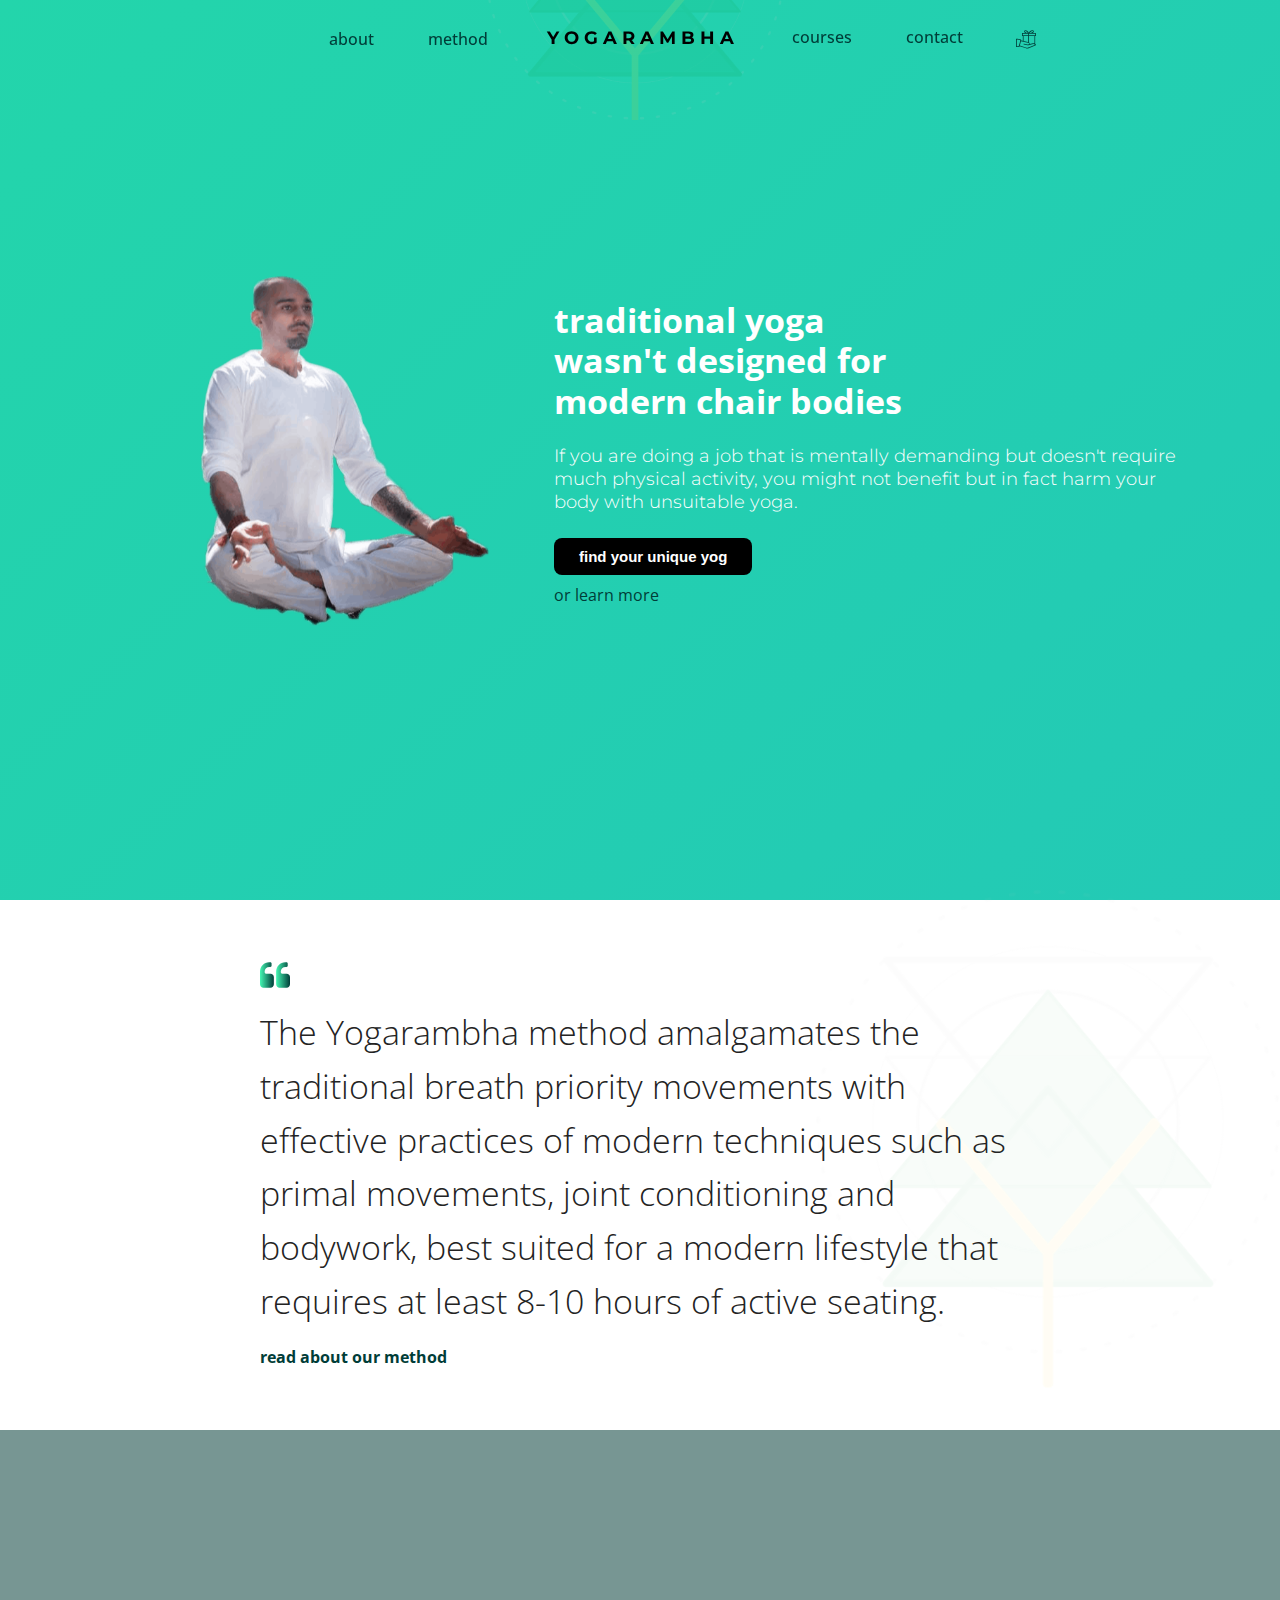
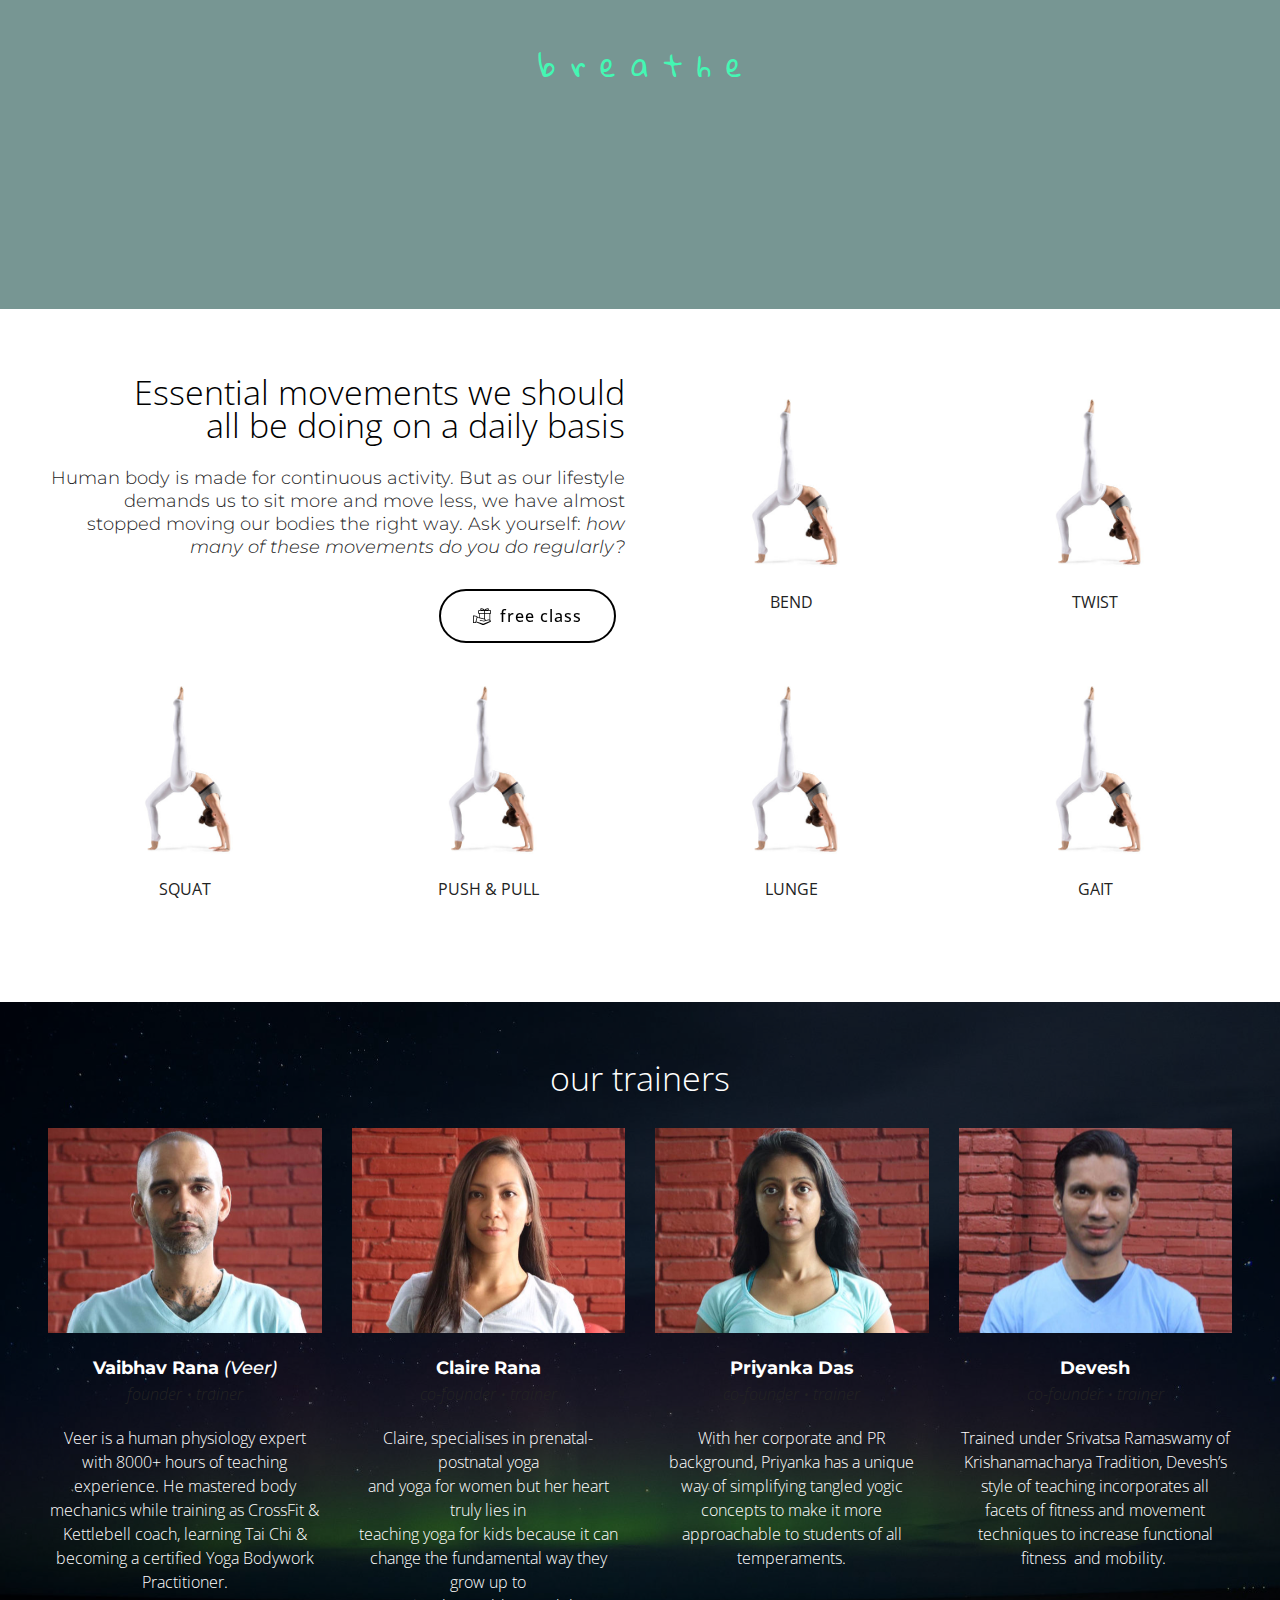
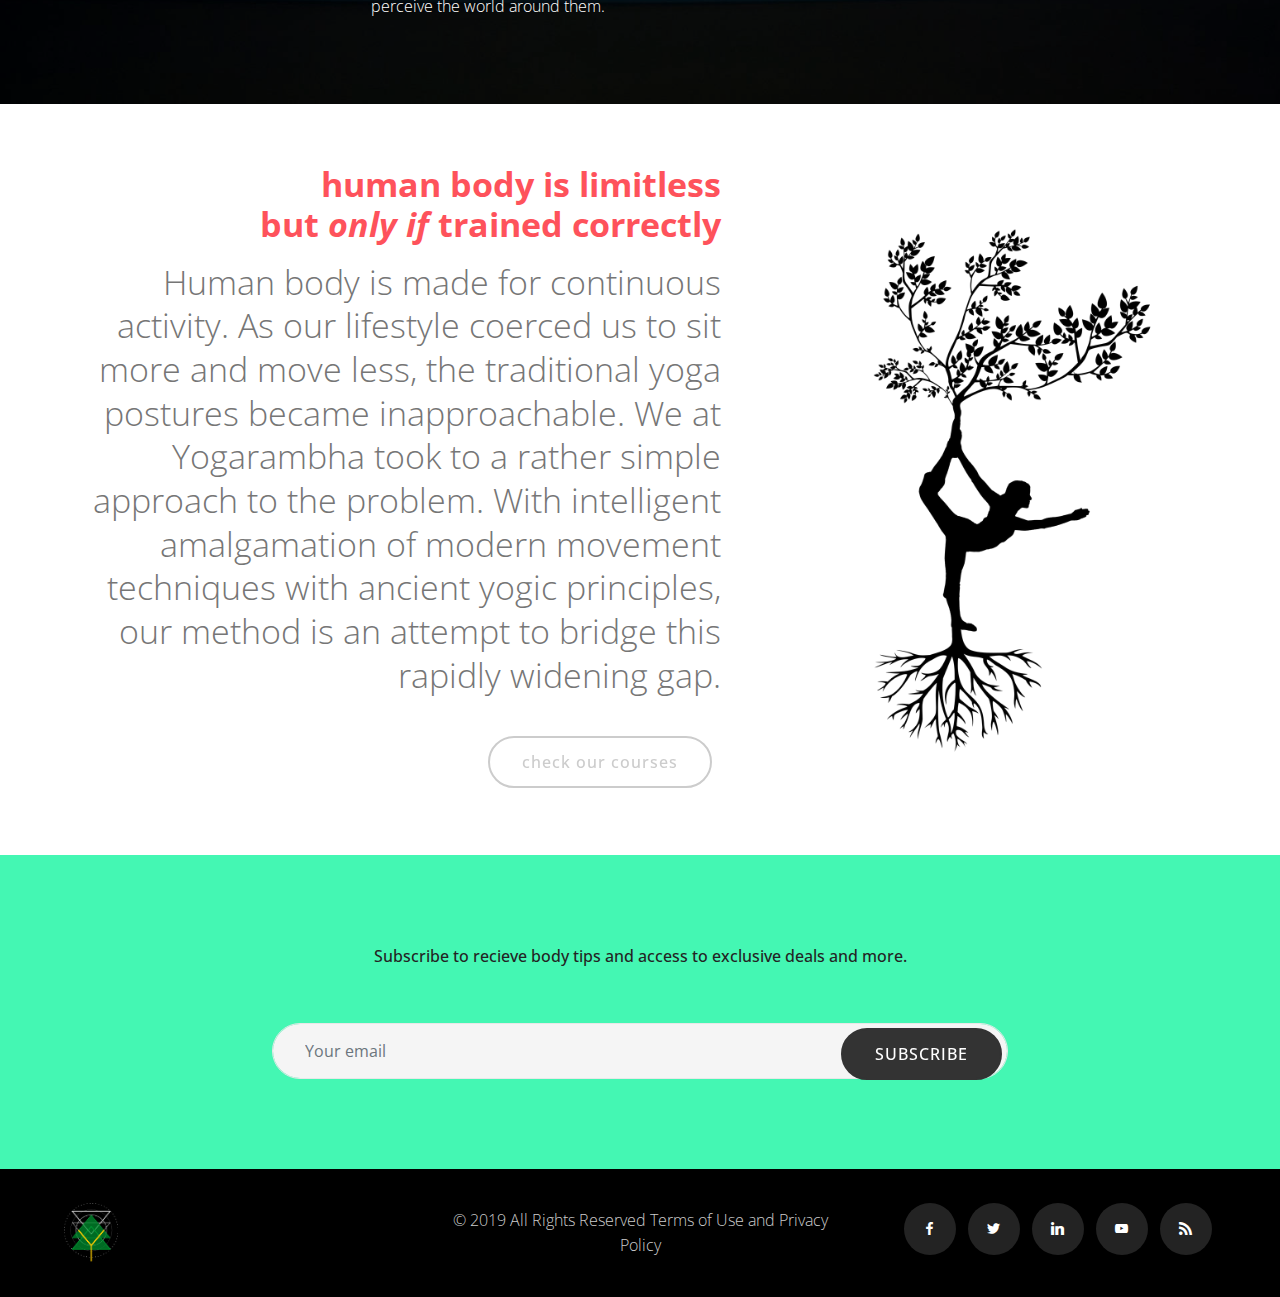
==== commit dd29c2f8: "create github pages" ====
--- a/index.html
+++ b/index.html
@@ -1,12 +1,12 @@
 <!DOCTYPE html>
 <html >
 <head>
-  <!-- Site made with Mobirise Website Builder v4.8.6, https://mobirise.com -->
+  
   <meta charset="UTF-8">
   <meta http-equiv="X-UA-Compatible" content="IE=edge">
-  <meta name="generator" content="Mobirise v4.8.6, mobirise.com">
+  
   <meta name="viewport" content="width=device-width, initial-scale=1, minimum-scale=1">
-  <link rel="shortcut icon" href="assets/images/yogarambha-logo-tree-1-122x1720.png" type="image/x-icon">
+  <link rel="shortcut icon" href="assets/images/yogarambha-logo-tree-1-122x1721.png" type="image/x-icon">
   <meta name="description" content="Yogarambha teaches the ancient yogic secrets in such a way that the modern chair bodies can benefit from it.">
   <title>Yogarambha • Yoga for Your Unique Body</title>
   <link rel="stylesheet" href="assets/web/assets/mobirise-icons/mobirise-icons.css">
@@ -42,7 +42,7 @@
               </li>
               <li class="nav-item">
                   <a class="nav-link link text-primary display-4" href="index.html">method</a>
-              </li><li class="nav-item"><a class="nav-link link text-primary display-4" href="index.html">trainers</a></li></ul>
+              </li></ul>
         </div>
 
         <div class="brand-container">
@@ -74,7 +74,7 @@
     </nav>
 </section>
 
-<section class="header3 cid-r979O7tW1h mbr-fullscreen" id="header3-5">
+<section class="header3 cid-rj4XKeBztF mbr-fullscreen" id="header3-1v">
 <div class="div-block-x"> <img src="assets/images/yogarambha-logo-tree-1-1000x1407.png" width="100%" alt="" title=""></div>
     
 
@@ -83,14 +83,14 @@
     <div class="container">
         <div class="media-container-row">
             <div class="mbr-figure" style="width: 70%;">
-                <img src="assets/images/veer-1-842x602.png" alt="Mobirise" title="">
+                <img src="assets/images/veer-levitating-3-800x531.png" alt="Mobirise" title="">
             </div>
 
             <div class="media-content">
                 <h1 class="mbr-section-title mbr-white pb-3 mbr-fonts-style display-1"><strong><br>traditional yoga</strong><br><strong>wasn't designed for<br></strong><strong>modern chair bodies</strong></h1>
-                <h3 class="mbr-section-subtitle align-left mbr-white mbr-light pb-3 mbr-fonts-style display-5">Traditional yoga was for humans who worked in farms and moved their bodies regularly. If you are doing a job that is mentally demanding but doesn't require much physical activity, you might not benefit but in fact harm your body with unsuitable yoga.<br></h3>
+                <h3 class="mbr-section-subtitle align-left mbr-white mbr-light pb-3 mbr-fonts-style display-5">If you are doing a job that is mentally demanding but doesn't require much physical activity, you might not benefit but in fact harm your body with unsuitable yoga.<br></h3>
                 <div class="mbr-section-text mbr-white pb-3 ">
-                    <p class="mbr-text mbr-fonts-style display-4"><a class="typeform-share button" href="https://vivek55.typeform.com/to/cuo6zT" data-mode="drawer_right" style="display: inline-block; background-color: rgb(0, 0, 0); color: white; font-family: Helvetica, Arial, sans-serif; font-size: 15px; line-height: 37.5px; text-align: center; margin: 0px; height: 37.5px; padding: 0px 25px; border-radius: 8px; max-width: 100%; white-space: nowrap; overflow: hidden; text-overflow: ellipsis; font-weight: bold; -webkit-font-smoothing: antialiased;" data-hide-headers="true" data-hide-footer="true" data-submit-close-delay="5" target="_blank">find your unique yog </a>&nbsp;<script> (function() { var qs,js,q,s,d=document, gi=d.getElementById, ce=d.createElement, gt=d.getElementsByTagName, id="typef_orm_share", b="https://embed.typeform.com/"; if(!gi.call(d,id)){ js=ce.call(d,"script"); js.id=id; js.src=b+"embed.js"; q=gt.call(d,"script")[0]; q.parentNode.insertBefore(js,q) } })() </script><br><a href="index.html#content6-1f">or learn more</a><br>
+                    <p class="mbr-text mbr-fonts-style display-4"><a class="typeform-share button" href="https://vivek55.typeform.com/to/cuo6zT" data-mode="drawer_right" style="display: inline-block; background-color: rgb(0, 0, 0); color: white; font-family: Helvetica, Arial, sans-serif; font-size: 15px; line-height: 37.5px; text-align: center; margin: 0px; height: 37.5px; padding: 0px 25px; border-radius: 8px; max-width: 100%; white-space: nowrap; overflow: hidden; text-overflow: ellipsis; font-weight: bold; -webkit-font-smoothing: antialiased;" data-hide-headers="true" data-hide-footer="true" data-submit-close-delay="5" target="_blank">find your unique yog </a>&nbsp;<br><a href="index.html#content6-1f">or learn more</a><br>
                     </p>
                 </div>
                 
@@ -131,15 +131,15 @@
     </div>
 </section>
 
-<section class="features15 popup-btn-cards cid-r9jsQc7Phq mbr-parallax-background" id="features15-1j">
-
-    
-
-    <div class="mbr-overlay" style="opacity: 0.5; background-color: rgb(0, 0, 0);">
+<section class="features15 popup-btn-cards cid-r9jsQc7Phq" data-bg-video="https://www.youtube.com/embed/On-RaNTeHNg?rel=0&amp;showinfo=0&amp;autoplay=1&amp;loop=1" id="features15-1j">
+
+    
+
+    <div class="mbr-overlay" style="opacity: 0.5; background-color: rgb(0, 61, 56);">
     </div>
     <a class="full-link"></a>
     <div class="container-fluid card-wrapper">
-        <div class="row justify-content-center align-items-center" style="min-height: 11vw;">
+        <div class="row justify-content-center align-items-center" style="min-height: 14vw;">
              <div class="col-xl-10 col-lg-10 col-md-12 text-block">
                 <h2 class="mbr-section-title mbr-fonts-style mbr-light mbr-white mbr-bold display-2"><span style="font-weight: normal;">
                     b r e a t h e</span></h2>                 
@@ -233,7 +233,7 @@
                     </div>
                     <div class="card-box">
                         <p class="mbr-text mbr-fonts-style align-center display-7">
-                            STRETCH</p>
+                            GAIT</p>
                         
                     </div>
                 </div>
@@ -242,73 +242,84 @@
     </div>
 </section>
 
-<section class="teams1 cid-r9jXrD0g28 mbr-parallax-background" id="teams1-1o">
+<section class="teams1 cid-rjBiXnQKGs" id="teams1-1y">
 
     
 
     <div class="mbr-overlay" style="opacity: 0.5; background-color: rgb(0, 0, 0);">
     </div>
     <div class="container-fluid">
-        <h2 class="mbr-title mbr-fonts-style align-center mbr-black display-1">
-            our trainers</h2>
+        <h2 class="mbr-title mbr-fonts-style align-center mbr-black display-1">our trainers</h2>
         
         <div class="row justify-content-center flip-card pt-4">
             <div class="col-sm-6 card-wrap col-lg-3">
                 <div class="image-wrap">
-                    <img src="assets/images/veer-train-640x640.png" alt="" title="">
+                    <img src="assets/images/img-20181014-wa0009-1-668x375.jpg" alt="" title="">
                     <div class="social-media align-center">
                         <ul>
                             <li>
-                                <a class="icon-transition" href="https://www.facebook.com/veer.yog">
+                                <a class="icon-transition" href="https://www.facebook.com/Mobirise">
                                     <span class="mbr-iconfont mbr-black socicon-facebook socicon"></span>
                                 </a>
                             </li>
                             <li>
-                                <a class="icon-transition" href="https://instagram.com/__veer__" target="_blank">
+                                <a class="icon-transition" href="https://twitter.com/mobirise">
+                                    <span class="mbr-iconfont mbr-black socicon-twitter socicon"></span>
+                                </a>
+                            </li>
+                            <li>
+                                <a class="icon-transition" href="https://instagram.com/mobirise/">
                                     <span class="mbr-iconfont mbr-black socicon-instagram socicon"></span>
                                 </a>
                             </li>
-                            
-                            
+                            <li>
+                                <a class="icon-transition" href="https://www.youtube.com/channel/UCt_tncVAetpK5JeM8L-8jyw">
+                                    <span class="mbr-iconfont mbr-black socicon-youtube socicon"></span>
+                                </a>
+                            </li>
                             
                             
                         </ul>
                     </div>
                     <div class="img-overlay"></div>
                 </div>
-                <h3 class="mbr-fonts-style mbr-section-title align-center pt-4 display-5">
-                    Vaibhav Rana <em>(Veer)</em></h3>
-                <h3 class="mbr-fonts-style mbr-role align-center pt-2 display-4">
-                    <em>founder • trainer</em></h3>
+                <h3 class="mbr-fonts-style mbr-section-title align-center pt-4 display-5"><strong>Vaibhav Rana </strong><em>(Veer)</em></h3>
+                <h3 class="mbr-fonts-style mbr-role align-center pt-2 display-4"><em>founder • trainer</em></h3>
                 <h3 class="mbr-fonts-style mbr-section-subtitle align-center pt-3 display-4">Veer is a human physiology expert with 8000+ hours of teaching experience. He mastered body mechanics while training as CrossFit &amp; Kettlebell coach, learning Tai Chi &amp; becoming a certified Yoga Bodywork Practitioner.</h3>
             </div>
             <div class="col-sm-6 card-wrap col-lg-3">
                 <div class="image-wrap">
-                    <img src="assets/images/claire-1-668x935.png" alt="" title="">
+                    <img src="assets/images/img-20181014-wa0008-1-668x375.jpg" alt="" title="">
                     <div class="img-overlay"></div>
                     <div class="social-media align-center">
                         <ul>
                             <li>
-                                <a class="icon-transition" href="https://www.facebook.com/veer.yog">
+                                <a class="icon-transition" href="https://www.facebook.com/Mobirise">
                                     <span class="mbr-iconfont mbr-black socicon-facebook socicon"></span>
                                 </a>
                             </li>
                             <li>
-                                <a class="icon-transition" href="https://instagram.com/__veer__" target="_blank">
+                                <a class="icon-transition" href="https://twitter.com/mobirise">
+                                    <span class="mbr-iconfont mbr-black socicon-twitter socicon"></span>
+                                </a>
+                            </li>
+                            <li>
+                                <a class="icon-transition" href="https://instagram.com/mobirise/">
                                     <span class="mbr-iconfont mbr-black socicon-instagram socicon"></span>
                                 </a>
                             </li>
-                            
-                            
+                            <li>
+                                <a class="icon-transition" href="https://www.youtube.com/channel/UCt_tncVAetpK5JeM8L-8jyw">
+                                    <span class="mbr-iconfont mbr-black socicon-youtube socicon"></span>
+                                </a>
+                            </li>
                             
                             
                         </ul>    
                     </div>
                 </div>
-                <h3 class="mbr-fonts-style mbr-section-title align-center pt-4 display-5">
-                    Claire Rana</h3>
-                <h3 class="mbr-fonts-style mbr-role align-center pt-2 display-4">
-                    <em>co-founder • trainer</em></h3>
+                <h3 class="mbr-fonts-style mbr-section-title align-center pt-4 display-5"><strong>Claire Rana</strong></h3>
+                <h3 class="mbr-fonts-style mbr-role align-center pt-2 display-4"><em>co-founder • trainer</em></h3>
                 <h3 class="mbr-fonts-style mbr-section-subtitle align-center pt-3 display-4">Claire, specialises in prenatal-postnatal yoga
 <div>and yoga for women but her heart truly lies in
 </div><div>teaching yoga for kids because it can change the fundamental way they grow up to
@@ -316,35 +327,76 @@
             </div>
             <div class="col-sm-6 card-wrap col-lg-3">
                 <div class="image-wrap">
-                    <img src="assets/images/priyanka-train-2-668x668.png" alt="" title="">
+                    <img src="assets/images/img-20181014-wa0007-1-668x375.jpg" alt="" title="">
                     <div class="img-overlay"></div>
                     <div class="social-media align-center">
                         <ul>
                             <li>
-                                <a class="icon-transition" href="https://www.facebook.com/veer.yog">
+                                <a class="icon-transition" href="https://www.facebook.com/Mobirise">
                                     <span class="mbr-iconfont mbr-black socicon-facebook socicon"></span>
                                 </a>
                             </li>
                             <li>
                                 <a class="icon-transition" href="https://twitter.com/mobirise">
+                                    <span class="mbr-iconfont mbr-black socicon-twitter socicon"></span>
+                                </a>
+                            </li>
+                            <li>
+                                <a class="icon-transition" href="https://instagram.com/mobirise/">
                                     <span class="mbr-iconfont mbr-black socicon-instagram socicon"></span>
                                 </a>
                             </li>
-                            
-                            
+                            <li>
+                                <a class="icon-transition" href="https://www.youtube.com/channel/UCt_tncVAetpK5JeM8L-8jyw">
+                                    <span class="mbr-iconfont mbr-black socicon-youtube socicon"></span>
+                                </a>
+                            </li>
                             
                             
                         </ul>
                     </div>
                 </div>
-                <h3 class="mbr-fonts-style mbr-section-title align-center pt-4 display-5">
-                    Priyanka Das</h3>
-                <h3 class="mbr-fonts-style mbr-role align-center pt-2 display-4">
-                    <em>co-founder • trainer</em></h3>
-                <h3 class="mbr-fonts-style mbr-section-subtitle align-center display-4 pt-3"><div>With her corporate and PR background,
-&nbsp;<span style="font-size: 1rem;">Priyanka has a unique way of simplifying tangled yogic&nbsp;</span><span style="font-size: 1rem;">concepts to make it more approachable to </span><span style="font-size: 1rem;">students of all temperaments.</span></div></h3>
-            </div>
-            
+                <h3 class="mbr-fonts-style mbr-section-title align-center pt-4 display-5"><strong>Priyanka Das</strong></h3>
+                <h3 class="mbr-fonts-style mbr-role align-center pt-2 display-4"><em>co-founder • trainer</em></h3>
+                <h3 class="mbr-fonts-style mbr-section-subtitle align-center display-4 pt-3">With her corporate and PR background,  Priyanka has a unique way of simplifying tangled yogic concepts to make it more approachable to students of all temperaments.</h3>
+            </div>
+            <div class="col-sm-6 card-wrap col-lg-3">
+                <div class="image-wrap">
+                    <img src="assets/images/whatsapp-image-2019-01-13-at-10.07.05-am-668x445.jpg" alt="" title="">
+                    <div class="img-overlay"></div>
+                    <div class="social-media align-center">
+                        <ul>
+                            <li>
+                                <a class="icon-transition" href="https://www.facebook.com/Mobirise">
+                                    <span class="mbr-iconfont mbr-black socicon-facebook socicon"></span>
+                                </a>
+                            </li>
+                            <li>
+                                <a class="icon-transition" href="https://twitter.com/mobirise">
+                                    <span class="mbr-iconfont mbr-black socicon-twitter socicon"></span>
+                                </a>
+                            </li>
+                            <li>
+                                <a class="icon-transition" href="https://instagram.com/mobirise/">
+                                    <span class="mbr-iconfont mbr-black socicon-instagram socicon"></span>
+                                </a>
+                            </li>
+                            <li>
+                                <a class="icon-transition" href="https://www.youtube.com/channel/UCt_tncVAetpK5JeM8L-8jyw">
+                                    <span class="mbr-iconfont mbr-black socicon-youtube socicon"></span>
+                                </a>
+                            </li>
+                            
+                            
+                        </ul>
+                    </div>
+                </div>
+                <h3 class="mbr-fonts-style mbr-section-title align-center pt-4 display-5"><strong>
+                    Devesh</strong></h3>
+                <h3 class="mbr-fonts-style mbr-role align-center pt-2 display-4"><em>co-founder • trainer</em></h3>
+                <h3 class="mbr-fonts-style mbr-section-subtitle align-center pt-3 display-4">Trained under Srivatsa Ramaswamy of Krishanamacharya Tradition, Devesh’s style of teaching incorporates all facets of fitness and movement techniques to increase functional fitness
+&nbsp;<span style="color: inherit; font-size: 1rem;">and mobility.&nbsp;</span></h3>
+            </div>
             
             
         </div>
@@ -370,7 +422,7 @@
             </div>
             <div class="col-lg-5 col-md-12">
                 <div class="mbr-figure">
-                    <img src="assets/images/limitless-2-972x648.png" alt="Mobirise" title="">
+                    <img src="assets/images/silhouette-3087521-1280-936x1296.png" alt="Mobirise" title="">
                 </div>
             </div>
         </div>
@@ -378,7 +430,7 @@
     </div>
 </section>
 
-<section once="" class="cid-r9ur4wd0pb" id="form4-1p">
+<section once="" class="cid-rjFoEXDUlY" id="form4-1z">
 
     
 
@@ -389,16 +441,15 @@
             <div class="col-md-10 form-section">
                 
                 
-                <h2 class="mbr-section-subtitle mbr-fonts-style pt-3 display-5">
-                  Subscribe to recieve body tips and access to exclusive deals and more.
-                </h2>
+                <h2 class="mbr-section-subtitle mbr-fonts-style pt-3 display-7">Subscribe to recieve body tips and access to exclusive deals and more.</h2>
                 <div class="input-form pt-5">
                     <div class="form1" data-form-type="formoid">
-                        <div data-form-alert="" hidden="">Thanks for signing up!</div>
-                        <form class="mbr-form" action="https://mobirise.com/" method="post" data-form-title="My Mobirise Form"><input type="hidden" name="email" data-form-email="true" value="P5xnJLAlOWW7i1dUbpYr6RZ8M+O6Au9ezWM0Wb4onZG9lQVSyjyaAMl+kkH+20TPvdnVpfxWy1lbtPxNscD+3V4LLeimcqVqWMZ8v+yx+1H5aWpQsi7Z20vK3QVy5XgO">
-                              <input type="email" class="form-control input-sm input-inverse special-form" name="email" data-form-field="Email" placeholder="Your email" required="" id="email-form4-1p">
+                        <div data-form-alert="" hidden="">Thanks for signing up!
+                        </div>
+                        <form class="mbr-form" action="https://mobirise.com/" method="post" data-form-title="My Mobirise Form"><input type="hidden" name="email" data-form-email="true" value="zQTxV5cN+s5IlMI1+u16v8c4jhVoFXbv0Kr9Gd3YXRC3iMaf9p5kz9KbeK74rpQV5NLMO7QrrWSzQ3PYne6+9wGI3w4B7j5VOJEy+hS8dYaduus4JnDpDy9KGVSKJyHs">
+                              <input type="email" class="form-control input-sm input-inverse special-form" name="email" data-form-field="Email" placeholder="Your email" required="" id="email-form4-1z">
                               <div class="mbr-section-btn input-group-btn">
-                                   <button href="https://mobirise.com/" class="btn btn-black display-4" type="submit" role="button">SUBSCRIBE
+                                   <button href="#" class="btn btn-black display-4" type="submit" role="button">SUBSCRIBE
                                    </button>
                               </div>
                         </form>
@@ -421,7 +472,8 @@
                 <a href="#"><img src="assets/images/yogarambha-logo-tree-1-122x172.png" height="128" alt="Yogarambha" title="" style="height: 3.8rem;">
                 </a>
             </div>
-            <div class="col-sm-12 col-lg-4 mbr-text mbr-fonts-style mbr-light display-7">Yogarambha © 2018 All Rights Reserved.<br><a href="#bottom" class="text-secondary">Terms of Use</a> and <a href="#bottom" class="text-secondary">Privacy Policy</a>
+            <div class="col-sm-12 col-lg-4 mbr-text mbr-fonts-style mbr-light display-7">
+                © 2019 All Rights Reserved Terms of Use and Privacy Policy
             </div>
             <div class="social-media col-sm-12 col-lg-4">
                 <ul>
@@ -463,10 +515,11 @@
   <script src="assets/mbr-gradient-svg/mbr-gradient-svg.js"></script>
   <script src="assets/mbr-popup-btns/mbr-popup-btns.js"></script>
   <script src="assets/smoothscroll/smooth-scroll.js"></script>
+  <script src="assets/vimeoplayer/jquery.mb.vimeo_player.js"></script>
   <script src="assets/dropdown/js/script.min.js"></script>
   <script src="assets/touchswipe/jquery.touch-swipe.min.js"></script>
   <script src="assets/mbr-flip-card/mbr-flip-card.js"></script>
-  <script src="assets/parallax/jarallax.min.js"></script>
+  <script src="assets/ytplayer/jquery.mb.ytplayer.min.js"></script>
   <script src="assets/theme/js/script.js"></script>
   <script src="assets/formoid/formoid.min.js"></script>
   
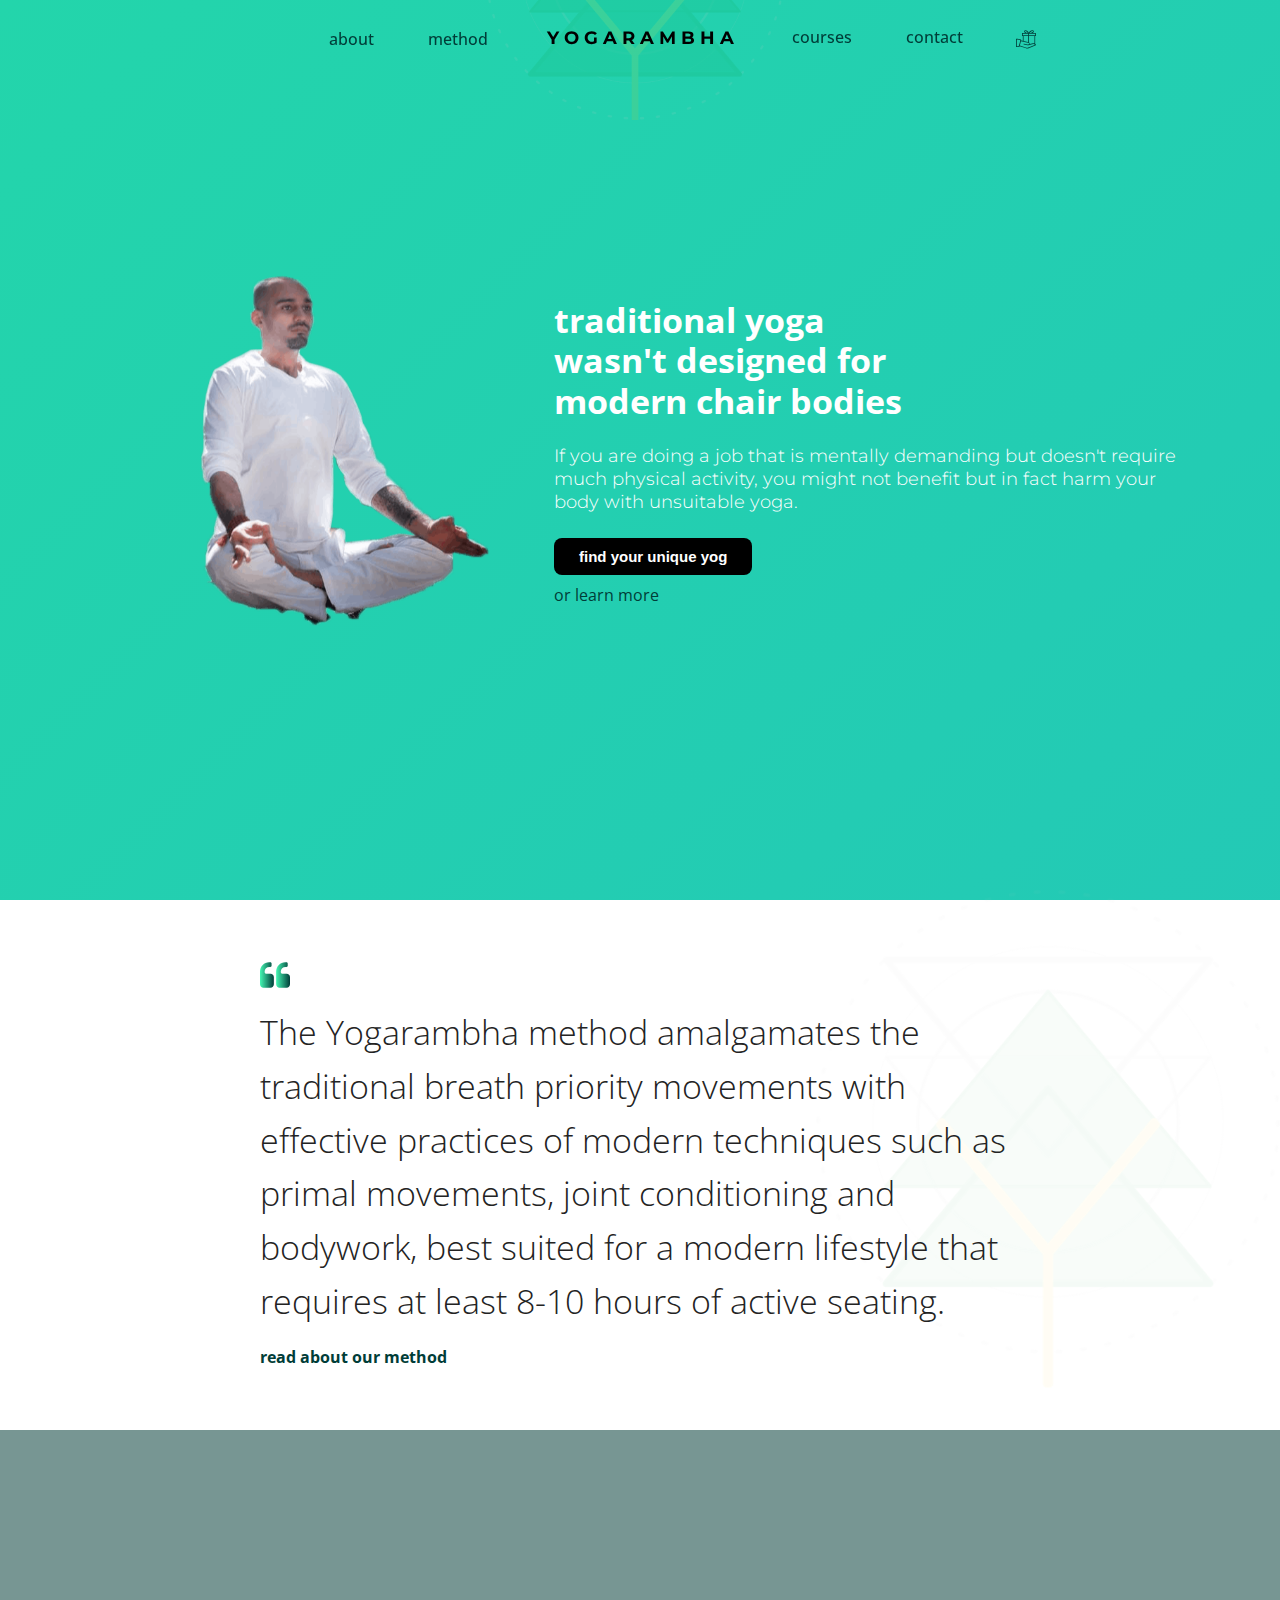
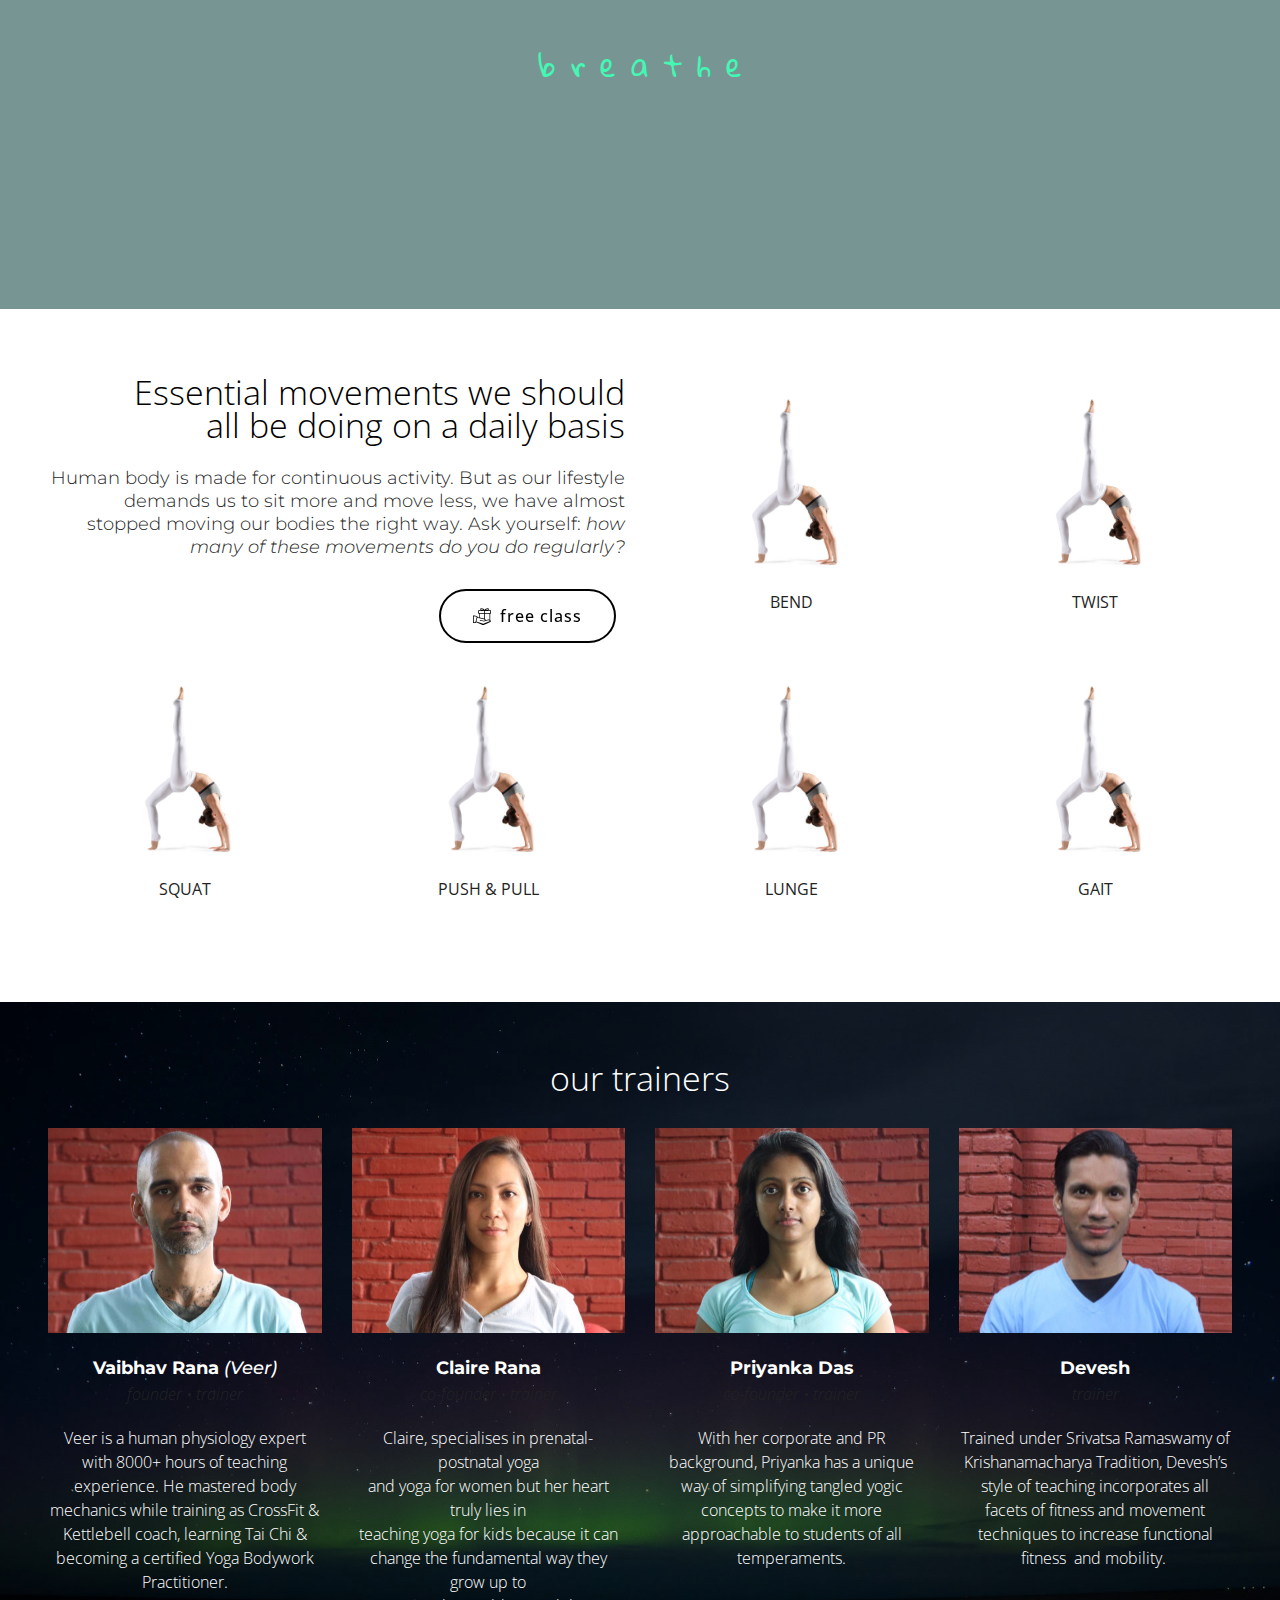
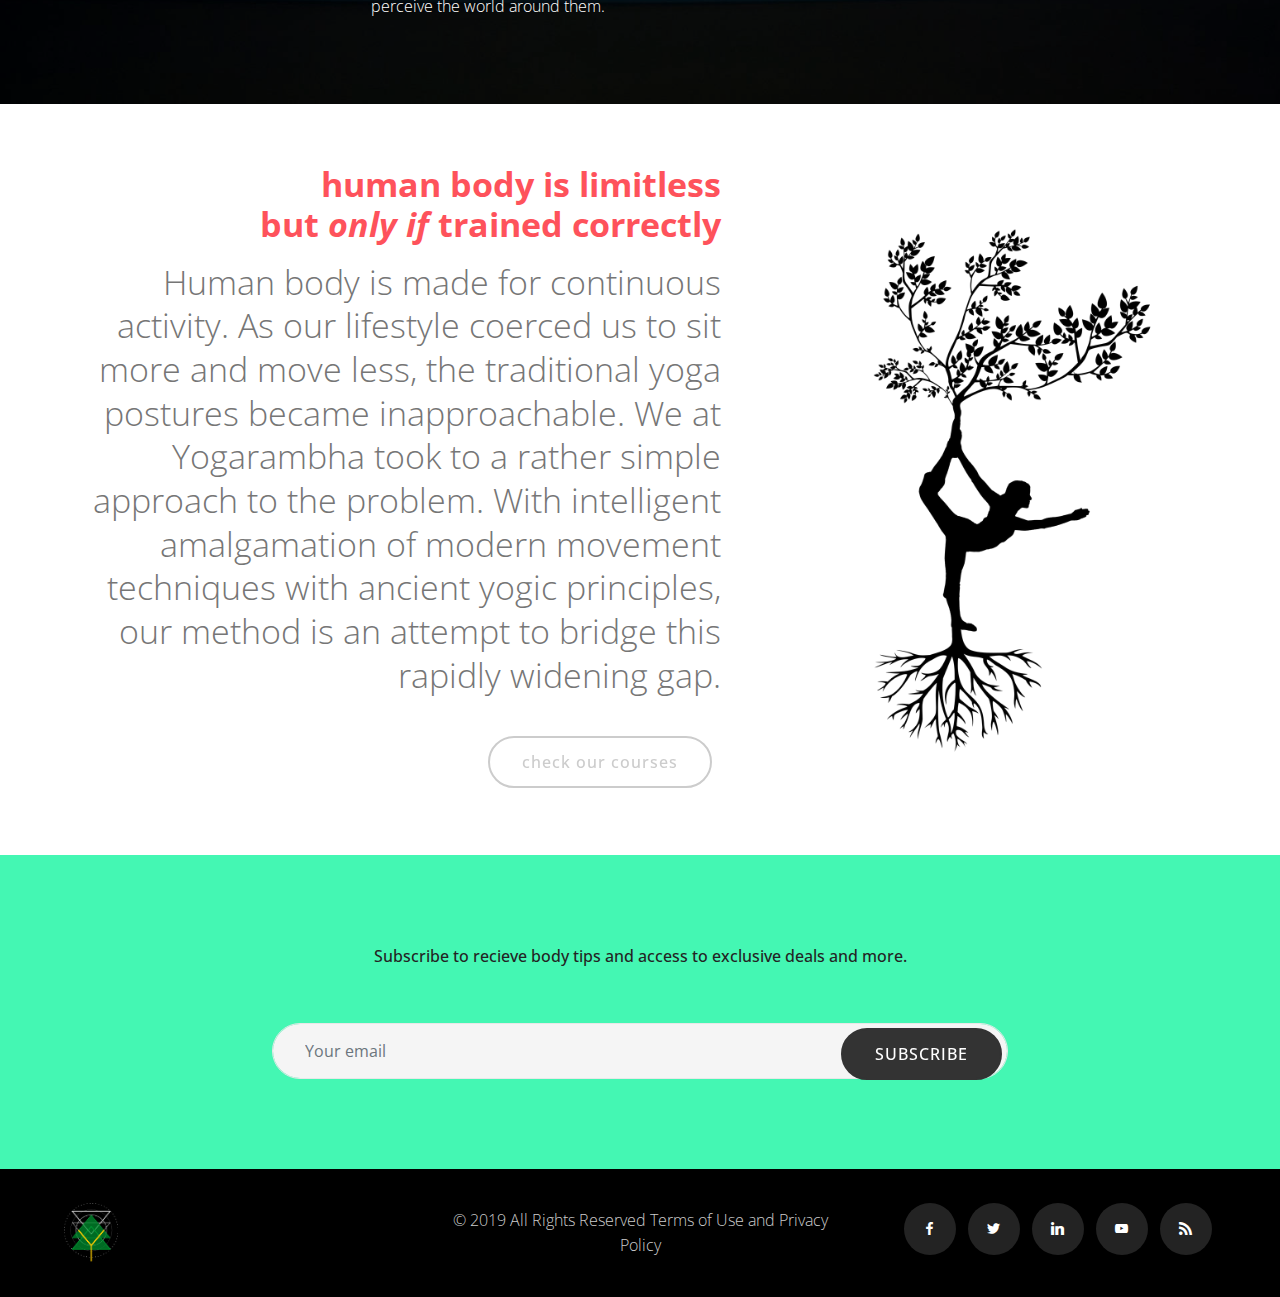
==== commit bee17b86: "create github pages" ====
--- a/index.html
+++ b/index.html
@@ -6,7 +6,7 @@
   <meta http-equiv="X-UA-Compatible" content="IE=edge">
   
   <meta name="viewport" content="width=device-width, initial-scale=1, minimum-scale=1">
-  <link rel="shortcut icon" href="assets/images/yogarambha-logo-tree-1-122x1721.png" type="image/x-icon">
+  <link rel="shortcut icon" href="assets/images/yogarambha-logo-tree-1-122x1724.png" type="image/x-icon">
   <meta name="description" content="Yogarambha teaches the ancient yogic secrets in such a way that the modern chair bodies can benefit from it.">
   <title>Yogarambha • Yoga for Your Unique Body</title>
   <link rel="stylesheet" href="assets/web/assets/mobirise-icons/mobirise-icons.css">
@@ -37,11 +37,11 @@
             
         <div class="left-menu">
           <ul class="navbar-nav nav-dropdown" data-app-modern-menu="true"><li class="nav-item">
-                  <a class="nav-link link text-primary display-4" href="index.html">
+                  <a class="nav-link link text-primary display-4" href="about.html">
                       about</a>
               </li>
               <li class="nav-item">
-                  <a class="nav-link link text-primary display-4" href="index.html">method</a>
+                  <a class="nav-link link text-primary display-4" href="method.html">method</a>
               </li></ul>
         </div>
 
@@ -55,11 +55,11 @@
 
         <div class="right-menu">
           <ul class="navbar-nav nav-dropdown" data-app-modern-menu="true"><li class="nav-item">
-                <a class="nav-link link text-primary display-4" href="index.html">courses</a>
+                <a class="nav-link link text-primary display-4" href="courses.html">courses</a>
             </li>
             <li class="nav-item">
-                <a class="nav-link link text-primary display-4" href="index.html">contact</a>
-            </li><li class="nav-item"><a class="nav-link link text-primary display-4" href="https://vivekadvani.com" target="_blank"><span class="icon54-v4-giving-gift mbr-iconfont mbr-iconfont-btn" style="font-size: 20px; color: rgb(0, 61, 56);"></span></a></li></ul>
+                <a class="nav-link link text-primary display-4" href="page5.html">contact</a>
+            </li><li class="nav-item"><a class="nav-link link text-primary display-4" href="page4.html" target="_blank"><span class="icon54-v4-giving-gift mbr-iconfont mbr-iconfont-btn" style="font-size: 20px; color: rgb(0, 61, 56);"></span></a></li></ul>
         </div>
       </div>
 
@@ -258,25 +258,13 @@
                     <div class="social-media align-center">
                         <ul>
                             <li>
-                                <a class="icon-transition" href="https://www.facebook.com/Mobirise">
+                                <a class="icon-transition" href="https://www.facebook.com/veer.yog" target="_blank">
                                     <span class="mbr-iconfont mbr-black socicon-facebook socicon"></span>
                                 </a>
                             </li>
-                            <li>
-                                <a class="icon-transition" href="https://twitter.com/mobirise">
-                                    <span class="mbr-iconfont mbr-black socicon-twitter socicon"></span>
-                                </a>
-                            </li>
-                            <li>
-                                <a class="icon-transition" href="https://instagram.com/mobirise/">
-                                    <span class="mbr-iconfont mbr-black socicon-instagram socicon"></span>
-                                </a>
-                            </li>
-                            <li>
-                                <a class="icon-transition" href="https://www.youtube.com/channel/UCt_tncVAetpK5JeM8L-8jyw">
-                                    <span class="mbr-iconfont mbr-black socicon-youtube socicon"></span>
-                                </a>
-                            </li>
+                            
+                            
+                            
                             
                             
                         </ul>
@@ -294,25 +282,13 @@
                     <div class="social-media align-center">
                         <ul>
                             <li>
-                                <a class="icon-transition" href="https://www.facebook.com/Mobirise">
+                                <a class="icon-transition" href="https://www.facebook.com/ClaireVeniceYvone" target="_blank">
                                     <span class="mbr-iconfont mbr-black socicon-facebook socicon"></span>
                                 </a>
                             </li>
-                            <li>
-                                <a class="icon-transition" href="https://twitter.com/mobirise">
-                                    <span class="mbr-iconfont mbr-black socicon-twitter socicon"></span>
-                                </a>
-                            </li>
-                            <li>
-                                <a class="icon-transition" href="https://instagram.com/mobirise/">
-                                    <span class="mbr-iconfont mbr-black socicon-instagram socicon"></span>
-                                </a>
-                            </li>
-                            <li>
-                                <a class="icon-transition" href="https://www.youtube.com/channel/UCt_tncVAetpK5JeM8L-8jyw">
-                                    <span class="mbr-iconfont mbr-black socicon-youtube socicon"></span>
-                                </a>
-                            </li>
+                            
+                            
+                            
                             
                             
                         </ul>    
@@ -332,25 +308,13 @@
                     <div class="social-media align-center">
                         <ul>
                             <li>
-                                <a class="icon-transition" href="https://www.facebook.com/Mobirise">
+                                <a class="icon-transition" href="https://www.facebook.com/priyanka.das.5205" target="_blank">
                                     <span class="mbr-iconfont mbr-black socicon-facebook socicon"></span>
                                 </a>
                             </li>
-                            <li>
-                                <a class="icon-transition" href="https://twitter.com/mobirise">
-                                    <span class="mbr-iconfont mbr-black socicon-twitter socicon"></span>
-                                </a>
-                            </li>
-                            <li>
-                                <a class="icon-transition" href="https://instagram.com/mobirise/">
-                                    <span class="mbr-iconfont mbr-black socicon-instagram socicon"></span>
-                                </a>
-                            </li>
-                            <li>
-                                <a class="icon-transition" href="https://www.youtube.com/channel/UCt_tncVAetpK5JeM8L-8jyw">
-                                    <span class="mbr-iconfont mbr-black socicon-youtube socicon"></span>
-                                </a>
-                            </li>
+                            
+                            
+                            
                             
                             
                         </ul>
@@ -367,25 +331,13 @@
                     <div class="social-media align-center">
                         <ul>
                             <li>
-                                <a class="icon-transition" href="https://www.facebook.com/Mobirise">
+                                <a class="icon-transition" href="https://www.facebook.com/devesh.narwal" target="_blank">
                                     <span class="mbr-iconfont mbr-black socicon-facebook socicon"></span>
                                 </a>
                             </li>
-                            <li>
-                                <a class="icon-transition" href="https://twitter.com/mobirise">
-                                    <span class="mbr-iconfont mbr-black socicon-twitter socicon"></span>
-                                </a>
-                            </li>
-                            <li>
-                                <a class="icon-transition" href="https://instagram.com/mobirise/">
-                                    <span class="mbr-iconfont mbr-black socicon-instagram socicon"></span>
-                                </a>
-                            </li>
-                            <li>
-                                <a class="icon-transition" href="https://www.youtube.com/channel/UCt_tncVAetpK5JeM8L-8jyw">
-                                    <span class="mbr-iconfont mbr-black socicon-youtube socicon"></span>
-                                </a>
-                            </li>
+                            
+                            
+                            
                             
                             
                         </ul>
@@ -393,7 +345,7 @@
                 </div>
                 <h3 class="mbr-fonts-style mbr-section-title align-center pt-4 display-5"><strong>
                     Devesh</strong></h3>
-                <h3 class="mbr-fonts-style mbr-role align-center pt-2 display-4"><em>co-founder • trainer</em></h3>
+                <h3 class="mbr-fonts-style mbr-role align-center pt-2 display-4"><em>trainer</em></h3>
                 <h3 class="mbr-fonts-style mbr-section-subtitle align-center pt-3 display-4">Trained under Srivatsa Ramaswamy of Krishanamacharya Tradition, Devesh’s style of teaching incorporates all facets of fitness and movement techniques to increase functional fitness
 &nbsp;<span style="color: inherit; font-size: 1rem;">and mobility.&nbsp;</span></h3>
             </div>
@@ -446,7 +398,7 @@
                     <div class="form1" data-form-type="formoid">
                         <div data-form-alert="" hidden="">Thanks for signing up!
                         </div>
-                        <form class="mbr-form" action="https://mobirise.com/" method="post" data-form-title="My Mobirise Form"><input type="hidden" name="email" data-form-email="true" value="zQTxV5cN+s5IlMI1+u16v8c4jhVoFXbv0Kr9Gd3YXRC3iMaf9p5kz9KbeK74rpQV5NLMO7QrrWSzQ3PYne6+9wGI3w4B7j5VOJEy+hS8dYaduus4JnDpDy9KGVSKJyHs">
+                        <form class="mbr-form" action="https://mobirise.com/" method="post" data-form-title="My Mobirise Form"><input type="hidden" name="email" data-form-email="true" value="B8zFmZh6C3tKPHrDprDOep95I2qIH4QXAJ1sMB7LizarMabk8Vu8aZW0JaCklTHXAw34x6tVQsNLvC6E+ajwFbN5K6m43g8Q/8Phu9Sf0T0pPAdeu3iqf1YvcE8kzlrt">
                               <input type="email" class="form-control input-sm input-inverse special-form" name="email" data-form-field="Email" placeholder="Your email" required="" id="email-form4-1z">
                               <div class="mbr-section-btn input-group-btn">
                                    <button href="#" class="btn btn-black display-4" type="submit" role="button">SUBSCRIBE
--- a/assets/mobirise/css/mbr-additional.css
+++ b/assets/mobirise/css/mbr-additional.css
@@ -3111,7 +3111,7 @@
 .cid-rjFxWDmxbK {
   padding-top: 30px;
   padding-bottom: 60px;
-  background-color: #ffffff;
+  background-color: #efefef;
 }
 .cid-rjFxWDmxbK .container-fluid {
   padding: 0 3rem;
@@ -3138,7 +3138,7 @@
 }
 .cid-rjFxqkMfSw {
   padding-top: 45px;
-  padding-bottom: 60px;
+  padding-bottom: 0px;
   background-color: #ffffff;
 }
 .cid-rjFxqkMfSw .carousel-item {
@@ -3335,6 +3335,71 @@
   }
   .cid-rjFxBeC5WS .mbr-form .mbr-section-btn a {
     display: block;
+  }
+}
+.cid-rjGAsgl0u6 {
+  padding-top: 30px;
+  padding-bottom: 30px;
+  background-color: #000000;
+}
+.cid-rjGAsgl0u6 .social-media {
+  display: flex;
+  align-items: center;
+  justify-content: flex-end;
+  padding-right: 4rem;
+  -webkit-align-items: center;
+  -webkit-justify-content: flex-end;
+}
+.cid-rjGAsgl0u6 .social-media ul {
+  margin: 0;
+  padding: 0;
+  margin-bottom: 8px;
+}
+.cid-rjGAsgl0u6 .social-media ul li {
+  padding: 4px;
+  display: inline-block;
+}
+.cid-rjGAsgl0u6 .logo-section {
+  display: flex;
+  align-items: center;
+  justify-content: flex-start;
+  padding-left: 4rem;
+  -webkit-align-items: center;
+  -webkit-justify-content: flex-start;
+}
+.cid-rjGAsgl0u6 .icon-transition span {
+  color: #ffffff;
+  display: block;
+  padding: 0.1rem 0.9rem;
+  height: 4em;
+  line-height: 4em;
+  border-radius: 50%;
+  background-color: #232323;
+  width: 4em;
+  -webkit-transition: all 0.3s ease-out 0s;
+  transition: all 0.3s ease-out 0s;
+  font-size: 13px;
+}
+.cid-rjGAsgl0u6 .icon-transition span:hover {
+  background-color: #44f7b3;
+}
+.cid-rjGAsgl0u6 .mbr-text {
+  color: #cccccc;
+}
+@media (max-width: 991px) {
+  .cid-rjGAsgl0u6 .social-media {
+    justify-content: center;
+    padding-right: 0rem;
+    -webkit-justify-content: center;
+  }
+  .cid-rjGAsgl0u6 .logo-section {
+    justify-content: center;
+    padding-left: 0rem;
+    margin-bottom: 1.5rem;
+    -webkit-justify-content: center;
+  }
+  .cid-rjGAsgl0u6 .mbr-text {
+    margin-bottom: 1.5rem;
   }
 }
 .cid-r96PkNxbsT .dropdown-item:before {
@@ -3762,21 +3827,160 @@
     left: -1rem;
   }
 }
-.cid-rjGkgt95mZ {
-  overflow: hidden !important;
-  padding-top: 120px;
-  padding-bottom: 120px;
-}
-.cid-rjGkgt95mZ .container-fluid {
+.cid-rjGFgTGDCL {
+  padding-top: 225px;
+  padding-bottom: 165px;
+}
+.cid-rjGFgTGDCL .container-fluid {
   padding: 0 3rem;
 }
-.cid-rjGkgt95mZ .animated-element {
-  color: #efefef;
+.cid-rjGFgTGDCL .media-container-column {
+  padding: 0 2rem;
+}
+.cid-rjGFgTGDCL .mbr-section-title {
+  display: inline-block;
+  position: relative;
 }
 @media (max-width: 767px) {
-  .cid-rjGkgt95mZ .container-fluid {
+  .cid-rjGFgTGDCL .container-fluid {
     padding: 0 1rem;
   }
+}
+.cid-rjGH7M5Wjj {
+  padding-top: 90px;
+  padding-bottom: 0px;
+  background-color: #ffffff;
+}
+.cid-rjGH7M5Wjj .media-container-row {
+  flex-direction: row-reverse;
+  -webkit-flex-direction: row-reverse;
+}
+@media (min-width: 992px) {
+  .cid-rjGH7M5Wjj .mbr-figure {
+    padding-right: 4rem;
+    padding-right: 0;
+    padding-left: 4rem;
+  }
+}
+@media (max-width: 991px) {
+  .cid-rjGH7M5Wjj .mbr-figure {
+    padding-bottom: 3rem;
+  }
+}
+@media (max-width: 767px) {
+  .cid-rjGH7M5Wjj .mbr-text {
+    text-align: center;
+  }
+}
+.cid-rjGH7M5Wjj .mbr-text,
+.cid-rjGH7M5Wjj .mbr-section-btn {
+  color: #767676;
+}
+.cid-rjGH7M5Wjj H1 {
+  color: #232323;
+}
+.cid-rjGFqp3VrY {
+  padding-top: 15px;
+  padding-bottom: 60px;
+  background-color: #ffffff;
+}
+.cid-rjGFqp3VrY .mbr-text,
+.cid-rjGFqp3VrY blockquote {
+  color: #232323;
+}
+.cid-rjGFqp3VrY .mbr-text DIV {
+  text-align: center;
+  color: #767676;
+}
+.cid-rjGPSIvfyJ {
+  padding-top: 30px;
+  padding-bottom: 0px;
+  background-color: #efefef;
+  background: linear-gradient(45deg, #efefef, #ffffff);
+}
+@media (min-width: 992px) {
+  .cid-rjGPSIvfyJ .mbr-figure {
+    padding-right: 4rem;
+  }
+}
+@media (max-width: 991px) {
+  .cid-rjGPSIvfyJ .mbr-figure {
+    padding-bottom: 3rem;
+  }
+}
+@media (max-width: 767px) {
+  .cid-rjGPSIvfyJ .mbr-text {
+    text-align: center;
+  }
+}
+.cid-rjGPSIvfyJ .mbr-text,
+.cid-rjGPSIvfyJ .mbr-section-btn {
+  color: #232323;
+}
+.cid-rjGPSIvfyJ H1 {
+  color: #232323;
+}
+.cid-rjGNU5RnkJ {
+  padding-top: 30px;
+  padding-bottom: 0px;
+  background-color: #ffffff;
+  background: linear-gradient(45deg, #ffffff, #efefef);
+}
+.cid-rjGNU5RnkJ .media-container-row {
+  flex-direction: row-reverse;
+  -webkit-flex-direction: row-reverse;
+}
+@media (min-width: 992px) {
+  .cid-rjGNU5RnkJ .mbr-figure {
+    padding-right: 4rem;
+    padding-right: 0;
+    padding-left: 4rem;
+  }
+}
+@media (max-width: 991px) {
+  .cid-rjGNU5RnkJ .mbr-figure {
+    padding-bottom: 3rem;
+  }
+}
+@media (max-width: 767px) {
+  .cid-rjGNU5RnkJ .mbr-text {
+    text-align: center;
+  }
+}
+.cid-rjGNU5RnkJ .mbr-text,
+.cid-rjGNU5RnkJ .mbr-section-btn {
+  color: #232323;
+}
+.cid-rjGNU5RnkJ H1 {
+  color: #232323;
+}
+.cid-rjGOSUPZ7p {
+  padding-top: 30px;
+  padding-bottom: 0px;
+  background-color: #ffffff;
+  background: linear-gradient(45deg, #ffffff, #efefef);
+}
+@media (min-width: 992px) {
+  .cid-rjGOSUPZ7p .mbr-figure {
+    padding-right: 4rem;
+  }
+}
+@media (max-width: 991px) {
+  .cid-rjGOSUPZ7p .mbr-figure {
+    padding-bottom: 3rem;
+  }
+}
+@media (max-width: 767px) {
+  .cid-rjGOSUPZ7p .mbr-text {
+    text-align: center;
+  }
+}
+.cid-rjGOSUPZ7p .mbr-text,
+.cid-rjGOSUPZ7p .mbr-section-btn {
+  color: #232323;
+}
+.cid-rjGOSUPZ7p H1 {
+  color: #232323;
 }
 .cid-rjFoEXDUlY {
   padding-top: 75px;
@@ -3920,3 +4124,1438 @@
     margin-bottom: 1.5rem;
   }
 }
+.cid-r96PkNxbsT .dropdown-item:before {
+  font-family: MobiriseIcons !important;
+  content: '\e966';
+  display: inline-block;
+  width: 0;
+  position: absolute;
+  left: 1rem;
+  top: 0.5rem;
+  margin-right: 0.5rem;
+  line-height: 1;
+  font-size: inherit;
+  vertical-align: middle;
+  text-align: center;
+  overflow: hidden;
+  transform: scale(0, 1);
+  -webkit-transform: scale(0, 1);
+  -webkit-transition: all 0.25s ease-in-out;
+  -moz-transition: all 0.25s ease-in-out;
+  transition: all 0.25s ease-in-out;
+}
+.cid-r96PkNxbsT .nav-item:focus,
+.cid-r96PkNxbsT .nav-link:focus {
+  outline: none;
+}
+@media (min-width: 992px) {
+  .cid-r96PkNxbsT .dropdown-item:hover:before {
+    transform: scale(1, 1);
+    -webkit-transform: scale(1, 1);
+    width: 16px;
+  }
+  .cid-r96PkNxbsT .nav-item .nav-link {
+    position: relative;
+  }
+  .cid-r96PkNxbsT .nav-item .nav-link::before {
+    position: absolute;
+    content: '';
+    width: 0;
+    height: 0px;
+    bottom: 0rem;
+    center: 0%;
+    background: linear-gradient(90deg, #003d38, #44f7b3);
+    transition: width 300ms linear, left 300ms linear;
+  }
+  .cid-r96PkNxbsT .nav-item.open .nav-link::before {
+    bottom: 0rem;
+    width: 80% !important;
+    left: 0% !important;
+  }
+  .cid-r96PkNxbsT .nav-item .nav-link:hover::before {
+    width: calc(60% + 0rem);
+    center: 0rem;
+  }
+}
+.cid-r96PkNxbsT .dropdown .dropdown-menu .dropdown-item {
+  width: auto;
+  padding: 0.235em 2.5385em 0.235em 3.5385em;
+  -webkit-transition: all 0.25s ease-in-out;
+  -moz-transition: all 0.25s ease-in-out;
+  transition: all 0.25s ease-in-out;
+}
+.cid-r96PkNxbsT .dropdown .dropdown-menu .dropdown-item::after {
+  right: 0.5rem;
+}
+.cid-r96PkNxbsT .dropdown .dropdown-menu .dropdown-item:hover .mbr-iconfont:before {
+  transform: scale(0, 1);
+  -webkit-transform: scale(0, 1);
+}
+.cid-r96PkNxbsT .dropdown .dropdown-menu .dropdown-item .mbr-iconfont {
+  margin-left: -1.8rem;
+  padding-right: 1rem;
+  font-size: inherit;
+}
+.cid-r96PkNxbsT .dropdown .dropdown-menu .dropdown-item .mbr-iconfont:before {
+  display: inline-block;
+  transform: scale(1, 1);
+  -webkit-transform: scale(1, 1);
+  -webkit-transition: all 0.25s ease-in-out;
+  -moz-transition: all 0.25s ease-in-out;
+  transition: all 0.25s ease-in-out;
+}
+.cid-r96PkNxbsT .collapsed .dropdown-menu .dropdown-item:before {
+  display: none;
+}
+.cid-r96PkNxbsT .collapsed .dropdown .dropdown-menu .dropdown-item {
+  padding: 0.235em 1.5em 0.235em 1.5em !important;
+  transition: none;
+  margin: 0 !important;
+}
+.cid-r96PkNxbsT .navbar {
+  min-height: 77px;
+  justify-content: center;
+  -webkit-justify-content: center;
+  flex-direction: column;
+  -webkit-flex-direction: column;
+  display: -webkit-flex;
+  -webkit-align-items: center;
+  background: none;
+}
+.cid-r96PkNxbsT .navbar .mbr-overlay {
+  z-index: -1;
+  transition: all .3s;
+  background: #ffffff;
+  background: none;
+}
+.cid-r96PkNxbsT .navbar.opened .mbr-overlay {
+  transition: all .3s;
+  background: #ffffff !important;
+}
+.cid-r96PkNxbsT .navbar .dropdown-item {
+  padding: .25rem 1.5rem;
+}
+.cid-r96PkNxbsT .navbar .navbar-collapse {
+  width: 100%;
+  flex-basis: auto;
+  -webkit-flex-basis: auto;
+  justify-content: center;
+  -webkit-justify-content: center;
+  z-index: 1;
+  padding: .5rem 1rem;
+}
+@media (max-width: 767px) {
+  .cid-r96PkNxbsT .navbar .navbar-collapse {
+    justify-content: flex-start;
+    -webkit-justify-content: flex-start;
+  }
+}
+.cid-r96PkNxbsT .navbar.collapsed.opened .dropdown-menu {
+  top: 0;
+}
+.cid-r96PkNxbsT .navbar.collapsed .navbar-collapse.show,
+.cid-r96PkNxbsT .navbar.collapsed .navbar-collapse.collapsing {
+  transition: all .3s linear;
+  display: -webkit-flex;
+  flex-direction: column;
+  -webkit-flex-direction: column;
+}
+.cid-r96PkNxbsT .navbar.collapsed .navbar-collapse.show .brand-container,
+.cid-r96PkNxbsT .navbar.collapsed .navbar-collapse.collapsing .brand-container {
+  order: -1;
+  -webkit-order: -1;
+}
+.cid-r96PkNxbsT .navbar.collapsed .dropdown-menu {
+  background: transparent !important;
+}
+.cid-r96PkNxbsT .navbar.collapsed .dropdown-menu .dropdown-submenu {
+  left: 0 !important;
+}
+.cid-r96PkNxbsT .navbar.collapsed .dropdown-menu .dropdown-item:after {
+  right: auto;
+}
+.cid-r96PkNxbsT .navbar.collapsed .dropdown-menu .dropdown-toggle[data-toggle="dropdown-submenu"]:after {
+  margin-left: .25rem;
+  border-top: 0.35em solid;
+  border-right: 0.35em solid transparent;
+  border-left: 0.35em solid transparent;
+  border-bottom: 0;
+  top: 55%;
+}
+.cid-r96PkNxbsT .navbar.collapsed ul.navbar-nav li {
+  margin: auto;
+}
+.cid-r96PkNxbsT .navbar.collapsed .navbar-buttons {
+  margin: 0;
+  display: -webkit-flex;
+  justify-content: center;
+  -webkit-justify-content: center;
+  flex-direction: column;
+  -webkit-flex-direction: column;
+}
+.cid-r96PkNxbsT .navbar.collapsed .dropdown-menu .dropdown-item {
+  padding: .25rem 1.5rem;
+  text-align: center;
+}
+.cid-r96PkNxbsT .navbar.collapsed .right-menu,
+.cid-r96PkNxbsT .navbar.collapsed .left-menu {
+  flex-basis: auto;
+  -webkit-flex-basis: auto;
+}
+@media (max-width: 991px) {
+  .cid-r96PkNxbsT .navbar .navbar-collapse.show,
+  .cid-r96PkNxbsT .navbar .navbar-collapse.collapsing {
+    transition: all .3s linear;
+    display: -webkit-flex;
+    flex-direction: column;
+    -webkit-flex-direction: column;
+  }
+  .cid-r96PkNxbsT .navbar .navbar-collapse.show .brand-container,
+  .cid-r96PkNxbsT .navbar .navbar-collapse.collapsing .brand-container {
+    order: -1;
+    -webkit-order: -1;
+  }
+  .cid-r96PkNxbsT .navbar.opened .dropdown-menu {
+    top: 0;
+  }
+  .cid-r96PkNxbsT .navbar .dropdown-menu {
+    background: transparent !important;
+  }
+  .cid-r96PkNxbsT .navbar .dropdown-menu .dropdown-submenu {
+    left: 0 !important;
+  }
+  .cid-r96PkNxbsT .navbar .dropdown-menu .dropdown-item:after {
+    right: auto;
+  }
+  .cid-r96PkNxbsT .navbar .dropdown-menu .dropdown-toggle[data-toggle="dropdown-submenu"]:after {
+    margin-left: .25rem;
+    border-top: 0.35em solid;
+    border-right: 0.35em solid transparent;
+    border-left: 0.35em solid transparent;
+    border-bottom: 0;
+    top: 55%;
+  }
+  .cid-r96PkNxbsT .navbar .navbar-logo img {
+    height: 3.8rem !important;
+  }
+  .cid-r96PkNxbsT .navbar ul.navbar-nav li {
+    margin: auto;
+  }
+  .cid-r96PkNxbsT .navbar .navbar-buttons {
+    margin: 0;
+    display: -webkit-flex;
+    justify-content: center;
+    -webkit-justify-content: center;
+    flex-wrap: wrap;
+    -webkit-flex-wrap: wrap;
+    flex-direction: column;
+    -webkit-flex-direction: column;
+  }
+  .cid-r96PkNxbsT .navbar .dropdown-menu .dropdown-item {
+    padding: .25rem 1.5rem;
+    text-align: center;
+  }
+  .cid-r96PkNxbsT .navbar .right-menu,
+  .cid-r96PkNxbsT .navbar .left-menu {
+    flex-basis: auto;
+    -webkit-flex-basis: auto;
+  }
+}
+.cid-r96PkNxbsT .navbar.navbar-short {
+  min-height: 60px;
+}
+.cid-r96PkNxbsT .navbar.navbar-short .mbr-overlay {
+  background: #ffffff !important;
+}
+.cid-r96PkNxbsT .navbar.navbar-short .navbar-logo img {
+  height: 3rem !important;
+}
+.cid-r96PkNxbsT .navbar.navbar-short .navbar-brand {
+  padding: 0;
+}
+.cid-r96PkNxbsT .navbar-brand {
+  align-items: center;
+  -webkit-align-items: center;
+  margin-right: 0;
+  padding: 0;
+  transition: all .3s;
+  word-break: break-word;
+  z-index: 1;
+}
+.cid-r96PkNxbsT .navbar-brand .navbar-caption {
+  line-height: inherit !important;
+}
+.cid-r96PkNxbsT .navbar-brand .navbar-logo a {
+  outline: none;
+}
+.cid-r96PkNxbsT .dropdown-item.active,
+.cid-r96PkNxbsT .dropdown-item:active {
+  background-color: transparent;
+}
+.cid-r96PkNxbsT .navbar-expand-lg .navbar-nav .nav-link {
+  padding: 0;
+}
+.cid-r96PkNxbsT .nav-dropdown .link.dropdown-toggle {
+  margin-right: 1.667em;
+}
+.cid-r96PkNxbsT .nav-dropdown .link.dropdown-toggle[aria-expanded="true"] {
+  margin-right: 0;
+  padding: 0.667em 1.667em;
+}
+.cid-r96PkNxbsT .navbar.navbar-expand-lg .dropdown .dropdown-menu {
+  background: #ffffff;
+}
+.cid-r96PkNxbsT .navbar.navbar-expand-lg .dropdown .dropdown-menu .dropdown-submenu {
+  margin: 0;
+  left: 100%;
+}
+.cid-r96PkNxbsT .navbar .dropdown.open > .dropdown-menu {
+  display: block;
+}
+.cid-r96PkNxbsT ul.navbar-nav {
+  display: -webkit-flex;
+  flex-wrap: wrap;
+  -webkit-flex-wrap: wrap;
+}
+@media (max-width: 991px) {
+  .cid-r96PkNxbsT ul.navbar-nav {
+    flex-direction: column;
+    -webkit-flex-direction: column;
+  }
+}
+.cid-r96PkNxbsT .navbar-buttons {
+  margin-left: auto;
+}
+.cid-r96PkNxbsT button.navbar-toggler {
+  width: 31px;
+  height: 20px;
+  cursor: pointer;
+  transition: all .2s;
+  position: relative;
+  margin: 1rem;
+  align-self: center;
+  -webkit-align-self: center;
+}
+.cid-r96PkNxbsT button.navbar-toggler .hamburger span {
+  position: absolute;
+  right: 0;
+  width: 30px;
+  height: 2px;
+  border-right: 5px;
+  background-color: #232323;
+}
+.cid-r96PkNxbsT button.navbar-toggler .hamburger span:nth-child(1) {
+  top: 0;
+  transition: all .2s;
+}
+.cid-r96PkNxbsT button.navbar-toggler .hamburger span:nth-child(2) {
+  top: 8px;
+  transition: all .15s;
+}
+.cid-r96PkNxbsT button.navbar-toggler .hamburger span:nth-child(3) {
+  top: 8px;
+  transition: all .15s;
+}
+.cid-r96PkNxbsT button.navbar-toggler .hamburger span:nth-child(4) {
+  top: 16px;
+  transition: all .2s;
+}
+.cid-r96PkNxbsT nav.opened .hamburger span:nth-child(1) {
+  top: 8px;
+  width: 0;
+  opacity: 0;
+  right: 50%;
+  transition: all .2s;
+}
+.cid-r96PkNxbsT nav.opened .hamburger span:nth-child(2) {
+  -webkit-transform: rotate(45deg);
+  transform: rotate(45deg);
+  transition: all .25s;
+  width: 20px;
+  right: -2px;
+}
+.cid-r96PkNxbsT nav.opened .hamburger span:nth-child(3) {
+  -webkit-transform: rotate(-45deg);
+  transform: rotate(-45deg);
+  transition: all .25s;
+  width: 20px;
+  left: -2px;
+}
+.cid-r96PkNxbsT nav.opened .hamburger span:nth-child(4) {
+  top: 8px;
+  width: 0;
+  opacity: 0;
+  right: 50%;
+  transition: all .2s;
+}
+.cid-r96PkNxbsT .navbar-dropdown {
+  position: fixed;
+}
+.cid-r96PkNxbsT a.nav-link {
+  display: -webkit-flex;
+  align-items: center;
+  -webkit-align-items: center;
+  justify-content: center;
+  -webkit-justify-content: center;
+}
+.cid-r96PkNxbsT .mbr-iconfont {
+  font-size: 1.5rem;
+  padding-right: .5rem;
+}
+.cid-r96PkNxbsT .right-menu,
+.cid-r96PkNxbsT .left-menu {
+  flex-basis: 50%;
+  -webkit-flex-basis: 50%;
+}
+.cid-r96PkNxbsT .left-menu .navbar-nav {
+  justify-content: flex-end;
+  -webkit-justify-content: flex-end;
+}
+.cid-r96PkNxbsT .left-menu .navbar-nav ul {
+  justify-content: flex-end;
+  -webkit-justify-content: flex-end;
+}
+.cid-r96PkNxbsT .brand-container {
+  padding: 0 2rem;
+  flex-shrink: 0;
+  -webkit-flex-shrink: 0;
+}
+.cid-r96PkNxbsT .menu-top {
+  text-align: center;
+  width: 100%;
+  background-color: #000000;
+  padding: .5rem 0;
+}
+.cid-r96PkNxbsT .full-link {
+  width: 100%;
+  font-size: 0;
+  z-index: 2;
+}
+.cid-r96PkNxbsT .card-wrapper {
+  z-index: 3;
+}
+.cid-r96PkNxbsT .popup-btn.card-wrapper {
+  z-index: 1 !important;
+}
+@media (max-width: 991px) {
+  .cid-r96PkNxbsT .navbar-collapse {
+    padding-top: 0;
+  }
+}
+@media screen and (-ms-high-contrast: active), (-ms-high-contrast: none) {
+  .cid-r96PkNxbsT .nav-item .nav-link:hover::before {
+    width: 175%;
+    max-width: calc(100% + 2rem);
+    left: -1rem;
+  }
+}
+.cid-rjGRGD0Djb {
+  padding-top: 90px;
+  padding-bottom: 90px;
+}
+.cid-rjGRGD0Djb .mbr-section-title {
+  margin: 0;
+}
+.cid-rjGRGD0Djb .container-fluid {
+  padding: 0 2rem;
+}
+.cid-rjGRGD0Djb .underline .line {
+  width: 5rem;
+  height: 3px;
+  background: linear-gradient(to right, #003d38, #44f7b3);
+  display: inline-block;
+}
+.cid-rjGRGD0Djb .row {
+  -webkit-justify-content: space-between;
+  justify-content: space-between;
+  -webkit-align-items: center;
+  align-items: center;
+}
+.cid-rjGRGD0Djb .form-1 {
+  background-color: #ffffff;
+  padding: 1.5rem;
+  border-radius: 10px;
+  margin-right: 15px;
+}
+.cid-rjGRGD0Djb .form-1 label {
+  color: #000000;
+}
+.cid-rjGRGD0Djb .input-wrap {
+  padding: 0;
+  margin-bottom: 1.3em;
+}
+.cid-rjGRGD0Djb .input-wrap input {
+  border: 1px solid #ddd;
+  border-radius: 22px;
+  background-color: #efefef;
+  width: 96%;
+  padding: .5rem 1rem;
+}
+.cid-rjGRGD0Djb .form-group {
+  padding: 0;
+}
+.cid-rjGRGD0Djb .form-group textarea {
+  background-color: #efefef;
+  border-radius: 22px;
+  padding: 1rem;
+  width: 98%;
+}
+.cid-rjGRGD0Djb .btn-row {
+  padding-left: 0;
+}
+.cid-rjGRGD0Djb .btn-row .btn {
+  padding: 1rem 4rem;
+}
+.cid-rjGRGD0Djb .mbr-section-btn .btn {
+  margin-left: 4px !important;
+}
+@media (min-width: 992px) {
+  .cid-rjGRGD0Djb .container-fluid {
+    padding: 0 5rem;
+  }
+}
+@media (max-width: 767px) {
+  .cid-rjGRGD0Djb .underline .line {
+    height: 2px;
+  }
+  .cid-rjGRGD0Djb .text-element {
+    padding-bottom: 1rem;
+  }
+  .cid-rjGRGD0Djb .form-1 {
+    pading: 1rem;
+    margin: 1rem;
+  }
+}
+.cid-rjGTe1IgKE {
+  padding-top: 45px;
+  padding-bottom: 45px;
+  background-color: #ffffff;
+}
+.cid-rjGTe1IgKE [class^="socicon-"]:before,
+.cid-rjGTe1IgKE [class*=" socicon-"]:before {
+  line-height: 44px;
+}
+.cid-rjGTe1IgKE .underline {
+  padding-top: .5rem;
+  padding-bottom: .5rem;
+}
+.cid-rjGTe1IgKE .underline .line {
+  width: 5rem;
+  height: 3px;
+  background: linear-gradient(90deg, #003d38, #44f7b3);
+  display: inline-block;
+}
+.cid-rjGTe1IgKE .socicon {
+  color: #5b686b;
+}
+.cid-rjGTe1IgKE .btn-social {
+  border-color: #16a16c;
+  margin-left: .5rem !important;
+  margin-right: .5rem !important;
+}
+.cid-rjGTe1IgKE .btn-social:hover {
+  background: #16a16c;
+}
+.cid-rjGTe1IgKE .btn-social:hover i.socicon {
+  color: #ffffff !important;
+}
+@media (max-width: 767px) {
+  .cid-rjGTe1IgKE .btn {
+    font-size: 20px !important;
+  }
+  .cid-rjGTe1IgKE .btn-social {
+    margin-right: .1rem !important;
+    margin-left: .1rem !important;
+  }
+}
+.cid-rjFoEXDUlY {
+  padding-top: 75px;
+  padding-bottom: 90px;
+  background-color: #44f7b3;
+}
+.cid-rjFoEXDUlY .input-form {
+  display: flex;
+  -webkit-justify-content: center;
+  justify-content: center;
+}
+.cid-rjFoEXDUlY .input-form .form1 {
+  width: 100%;
+}
+.cid-rjFoEXDUlY .mbr-form {
+  position: relative;
+  display: inline-block;
+  width: 100%;
+}
+.cid-rjFoEXDUlY .mbr-form .special-form {
+  padding: 1.7rem 2rem;
+}
+.cid-rjFoEXDUlY .mbr-section-btn {
+  display: inline-block;
+  position: absolute;
+  top: 0;
+  right: 10px;
+}
+.cid-rjFoEXDUlY .underline {
+  padding-top: .5rem;
+  padding-bottom: .5rem;
+}
+.cid-rjFoEXDUlY .underline .line {
+  width: 5rem;
+  height: 3px;
+  background: linear-gradient(90deg, #003d38, #44f7b3);
+  display: inline-block;
+}
+@media (min-width: 992px) {
+  .cid-rjFoEXDUlY .input-form .form1 {
+    width: 80%;
+  }
+}
+@media (max-width: 767px) {
+  .cid-rjFoEXDUlY {
+    padding-left: 1rem;
+    padding-right: 1rem;
+  }
+  .cid-rjFoEXDUlY .social-media {
+    padding: 0;
+    display: block;
+  }
+  .cid-rjFoEXDUlY .subtext-1,
+  .cid-rjFoEXDUlY .subtext-2 {
+    text-align: center !important;
+  }
+  .cid-rjFoEXDUlY .form-text {
+    text-align: center!important;
+  }
+  .cid-rjFoEXDUlY .input-form div {
+    width: 100%;
+  }
+  .cid-rjFoEXDUlY .mbr-form {
+    -webkit-flex-direction: column;
+    flex-direction: column;
+    width: 100% !important;
+  }
+  .cid-rjFoEXDUlY .mbr-form input[type="email"] {
+    width: 100%;
+  }
+  .cid-rjFoEXDUlY .mbr-form .mbr-section-btn {
+    margin-top: 1rem;
+    position: static;
+  }
+  .cid-rjFoEXDUlY .mbr-form .mbr-section-btn a {
+    display: block;
+  }
+}
+.cid-r9urQGNcQ9 {
+  padding-top: 30px;
+  padding-bottom: 30px;
+  background-color: #000000;
+}
+.cid-r9urQGNcQ9 .social-media {
+  display: flex;
+  align-items: center;
+  justify-content: flex-end;
+  padding-right: 4rem;
+  -webkit-align-items: center;
+  -webkit-justify-content: flex-end;
+}
+.cid-r9urQGNcQ9 .social-media ul {
+  margin: 0;
+  padding: 0;
+  margin-bottom: 8px;
+}
+.cid-r9urQGNcQ9 .social-media ul li {
+  padding: 4px;
+  display: inline-block;
+}
+.cid-r9urQGNcQ9 .logo-section {
+  display: flex;
+  align-items: center;
+  justify-content: flex-start;
+  padding-left: 4rem;
+  -webkit-align-items: center;
+  -webkit-justify-content: flex-start;
+}
+.cid-r9urQGNcQ9 .icon-transition span {
+  color: #ffffff;
+  display: block;
+  padding: 0.1rem 0.9rem;
+  height: 4em;
+  line-height: 4em;
+  border-radius: 50%;
+  background-color: #232323;
+  width: 4em;
+  -webkit-transition: all 0.3s ease-out 0s;
+  transition: all 0.3s ease-out 0s;
+  font-size: 13px;
+}
+.cid-r9urQGNcQ9 .icon-transition span:hover {
+  background-color: #44f7b3;
+}
+.cid-r9urQGNcQ9 .mbr-text {
+  color: #cccccc;
+}
+@media (max-width: 991px) {
+  .cid-r9urQGNcQ9 .social-media {
+    justify-content: center;
+    padding-right: 0rem;
+    -webkit-justify-content: center;
+  }
+  .cid-r9urQGNcQ9 .logo-section {
+    justify-content: center;
+    padding-left: 0rem;
+    margin-bottom: 1.5rem;
+    -webkit-justify-content: center;
+  }
+  .cid-r9urQGNcQ9 .mbr-text {
+    margin-bottom: 1.5rem;
+  }
+}
+.cid-rjGVQjFvKQ {
+  padding-top: 120px;
+  padding-bottom: 45px;
+  background-image: url("../../../assets/images/5817-2000x1333.jpg");
+}
+.cid-rjGVQjFvKQ .container-fluid {
+  padding: 0 3rem;
+}
+.cid-rjGVQjFvKQ .mbr-section-title {
+  margin-bottom: 1.5em;
+}
+.cid-rjGVQjFvKQ .input-main {
+  width: 99.6%;
+  margin-left: .1em;
+  -webkit-justify-content: center;
+  justify-content: center;
+}
+.cid-rjGVQjFvKQ .form-1 {
+  margin: 0 1em;
+  padding: 0;
+}
+.cid-rjGVQjFvKQ .input-wrap {
+  padding: 0;
+  margin-bottom: 1.3em;
+}
+.cid-rjGVQjFvKQ .input-wrap input {
+  border: 1px solid #ddd;
+  border-radius: 22px;
+  background-color: #efefef;
+  padding: 18px 25px;
+  width: 96%;
+}
+.cid-rjGVQjFvKQ .form-group {
+  padding: 0;
+}
+.cid-rjGVQjFvKQ .form-group textarea {
+  background-color: #efefef;
+  border-radius: 22px;
+  padding: 1rem;
+  width: 98%;
+}
+.cid-rjGVQjFvKQ .btn-row {
+  padding-left: 0;
+}
+.cid-rjGVQjFvKQ .btn {
+  padding: 1rem 4rem;
+}
+@media (max-width: 767px) {
+  .cid-rjGVQjFvKQ .container-fluid {
+    padding: 0 1rem;
+  }
+  .cid-rjGVQjFvKQ .btn {
+    padding: 1rem 2rem;
+    font-size: 16px !important;
+  }
+}
+.cid-rjGVQjFvKQ .form-label-outside {
+  text-align: left;
+}
+.cid-r96PkNxbsT .dropdown-item:before {
+  font-family: MobiriseIcons !important;
+  content: '\e966';
+  display: inline-block;
+  width: 0;
+  position: absolute;
+  left: 1rem;
+  top: 0.5rem;
+  margin-right: 0.5rem;
+  line-height: 1;
+  font-size: inherit;
+  vertical-align: middle;
+  text-align: center;
+  overflow: hidden;
+  transform: scale(0, 1);
+  -webkit-transform: scale(0, 1);
+  -webkit-transition: all 0.25s ease-in-out;
+  -moz-transition: all 0.25s ease-in-out;
+  transition: all 0.25s ease-in-out;
+}
+.cid-r96PkNxbsT .nav-item:focus,
+.cid-r96PkNxbsT .nav-link:focus {
+  outline: none;
+}
+@media (min-width: 992px) {
+  .cid-r96PkNxbsT .dropdown-item:hover:before {
+    transform: scale(1, 1);
+    -webkit-transform: scale(1, 1);
+    width: 16px;
+  }
+  .cid-r96PkNxbsT .nav-item .nav-link {
+    position: relative;
+  }
+  .cid-r96PkNxbsT .nav-item .nav-link::before {
+    position: absolute;
+    content: '';
+    width: 0;
+    height: 0px;
+    bottom: 0rem;
+    center: 0%;
+    background: linear-gradient(90deg, #003d38, #44f7b3);
+    transition: width 300ms linear, left 300ms linear;
+  }
+  .cid-r96PkNxbsT .nav-item.open .nav-link::before {
+    bottom: 0rem;
+    width: 80% !important;
+    left: 0% !important;
+  }
+  .cid-r96PkNxbsT .nav-item .nav-link:hover::before {
+    width: calc(60% + 0rem);
+    center: 0rem;
+  }
+}
+.cid-r96PkNxbsT .dropdown .dropdown-menu .dropdown-item {
+  width: auto;
+  padding: 0.235em 2.5385em 0.235em 3.5385em;
+  -webkit-transition: all 0.25s ease-in-out;
+  -moz-transition: all 0.25s ease-in-out;
+  transition: all 0.25s ease-in-out;
+}
+.cid-r96PkNxbsT .dropdown .dropdown-menu .dropdown-item::after {
+  right: 0.5rem;
+}
+.cid-r96PkNxbsT .dropdown .dropdown-menu .dropdown-item:hover .mbr-iconfont:before {
+  transform: scale(0, 1);
+  -webkit-transform: scale(0, 1);
+}
+.cid-r96PkNxbsT .dropdown .dropdown-menu .dropdown-item .mbr-iconfont {
+  margin-left: -1.8rem;
+  padding-right: 1rem;
+  font-size: inherit;
+}
+.cid-r96PkNxbsT .dropdown .dropdown-menu .dropdown-item .mbr-iconfont:before {
+  display: inline-block;
+  transform: scale(1, 1);
+  -webkit-transform: scale(1, 1);
+  -webkit-transition: all 0.25s ease-in-out;
+  -moz-transition: all 0.25s ease-in-out;
+  transition: all 0.25s ease-in-out;
+}
+.cid-r96PkNxbsT .collapsed .dropdown-menu .dropdown-item:before {
+  display: none;
+}
+.cid-r96PkNxbsT .collapsed .dropdown .dropdown-menu .dropdown-item {
+  padding: 0.235em 1.5em 0.235em 1.5em !important;
+  transition: none;
+  margin: 0 !important;
+}
+.cid-r96PkNxbsT .navbar {
+  min-height: 77px;
+  justify-content: center;
+  -webkit-justify-content: center;
+  flex-direction: column;
+  -webkit-flex-direction: column;
+  display: -webkit-flex;
+  -webkit-align-items: center;
+  background: none;
+}
+.cid-r96PkNxbsT .navbar .mbr-overlay {
+  z-index: -1;
+  transition: all .3s;
+  background: #ffffff;
+  background: none;
+}
+.cid-r96PkNxbsT .navbar.opened .mbr-overlay {
+  transition: all .3s;
+  background: #ffffff !important;
+}
+.cid-r96PkNxbsT .navbar .dropdown-item {
+  padding: .25rem 1.5rem;
+}
+.cid-r96PkNxbsT .navbar .navbar-collapse {
+  width: 100%;
+  flex-basis: auto;
+  -webkit-flex-basis: auto;
+  justify-content: center;
+  -webkit-justify-content: center;
+  z-index: 1;
+  padding: .5rem 1rem;
+}
+@media (max-width: 767px) {
+  .cid-r96PkNxbsT .navbar .navbar-collapse {
+    justify-content: flex-start;
+    -webkit-justify-content: flex-start;
+  }
+}
+.cid-r96PkNxbsT .navbar.collapsed.opened .dropdown-menu {
+  top: 0;
+}
+.cid-r96PkNxbsT .navbar.collapsed .navbar-collapse.show,
+.cid-r96PkNxbsT .navbar.collapsed .navbar-collapse.collapsing {
+  transition: all .3s linear;
+  display: -webkit-flex;
+  flex-direction: column;
+  -webkit-flex-direction: column;
+}
+.cid-r96PkNxbsT .navbar.collapsed .navbar-collapse.show .brand-container,
+.cid-r96PkNxbsT .navbar.collapsed .navbar-collapse.collapsing .brand-container {
+  order: -1;
+  -webkit-order: -1;
+}
+.cid-r96PkNxbsT .navbar.collapsed .dropdown-menu {
+  background: transparent !important;
+}
+.cid-r96PkNxbsT .navbar.collapsed .dropdown-menu .dropdown-submenu {
+  left: 0 !important;
+}
+.cid-r96PkNxbsT .navbar.collapsed .dropdown-menu .dropdown-item:after {
+  right: auto;
+}
+.cid-r96PkNxbsT .navbar.collapsed .dropdown-menu .dropdown-toggle[data-toggle="dropdown-submenu"]:after {
+  margin-left: .25rem;
+  border-top: 0.35em solid;
+  border-right: 0.35em solid transparent;
+  border-left: 0.35em solid transparent;
+  border-bottom: 0;
+  top: 55%;
+}
+.cid-r96PkNxbsT .navbar.collapsed ul.navbar-nav li {
+  margin: auto;
+}
+.cid-r96PkNxbsT .navbar.collapsed .navbar-buttons {
+  margin: 0;
+  display: -webkit-flex;
+  justify-content: center;
+  -webkit-justify-content: center;
+  flex-direction: column;
+  -webkit-flex-direction: column;
+}
+.cid-r96PkNxbsT .navbar.collapsed .dropdown-menu .dropdown-item {
+  padding: .25rem 1.5rem;
+  text-align: center;
+}
+.cid-r96PkNxbsT .navbar.collapsed .right-menu,
+.cid-r96PkNxbsT .navbar.collapsed .left-menu {
+  flex-basis: auto;
+  -webkit-flex-basis: auto;
+}
+@media (max-width: 991px) {
+  .cid-r96PkNxbsT .navbar .navbar-collapse.show,
+  .cid-r96PkNxbsT .navbar .navbar-collapse.collapsing {
+    transition: all .3s linear;
+    display: -webkit-flex;
+    flex-direction: column;
+    -webkit-flex-direction: column;
+  }
+  .cid-r96PkNxbsT .navbar .navbar-collapse.show .brand-container,
+  .cid-r96PkNxbsT .navbar .navbar-collapse.collapsing .brand-container {
+    order: -1;
+    -webkit-order: -1;
+  }
+  .cid-r96PkNxbsT .navbar.opened .dropdown-menu {
+    top: 0;
+  }
+  .cid-r96PkNxbsT .navbar .dropdown-menu {
+    background: transparent !important;
+  }
+  .cid-r96PkNxbsT .navbar .dropdown-menu .dropdown-submenu {
+    left: 0 !important;
+  }
+  .cid-r96PkNxbsT .navbar .dropdown-menu .dropdown-item:after {
+    right: auto;
+  }
+  .cid-r96PkNxbsT .navbar .dropdown-menu .dropdown-toggle[data-toggle="dropdown-submenu"]:after {
+    margin-left: .25rem;
+    border-top: 0.35em solid;
+    border-right: 0.35em solid transparent;
+    border-left: 0.35em solid transparent;
+    border-bottom: 0;
+    top: 55%;
+  }
+  .cid-r96PkNxbsT .navbar .navbar-logo img {
+    height: 3.8rem !important;
+  }
+  .cid-r96PkNxbsT .navbar ul.navbar-nav li {
+    margin: auto;
+  }
+  .cid-r96PkNxbsT .navbar .navbar-buttons {
+    margin: 0;
+    display: -webkit-flex;
+    justify-content: center;
+    -webkit-justify-content: center;
+    flex-wrap: wrap;
+    -webkit-flex-wrap: wrap;
+    flex-direction: column;
+    -webkit-flex-direction: column;
+  }
+  .cid-r96PkNxbsT .navbar .dropdown-menu .dropdown-item {
+    padding: .25rem 1.5rem;
+    text-align: center;
+  }
+  .cid-r96PkNxbsT .navbar .right-menu,
+  .cid-r96PkNxbsT .navbar .left-menu {
+    flex-basis: auto;
+    -webkit-flex-basis: auto;
+  }
+}
+.cid-r96PkNxbsT .navbar.navbar-short {
+  min-height: 60px;
+}
+.cid-r96PkNxbsT .navbar.navbar-short .mbr-overlay {
+  background: #ffffff !important;
+}
+.cid-r96PkNxbsT .navbar.navbar-short .navbar-logo img {
+  height: 3rem !important;
+}
+.cid-r96PkNxbsT .navbar.navbar-short .navbar-brand {
+  padding: 0;
+}
+.cid-r96PkNxbsT .navbar-brand {
+  align-items: center;
+  -webkit-align-items: center;
+  margin-right: 0;
+  padding: 0;
+  transition: all .3s;
+  word-break: break-word;
+  z-index: 1;
+}
+.cid-r96PkNxbsT .navbar-brand .navbar-caption {
+  line-height: inherit !important;
+}
+.cid-r96PkNxbsT .navbar-brand .navbar-logo a {
+  outline: none;
+}
+.cid-r96PkNxbsT .dropdown-item.active,
+.cid-r96PkNxbsT .dropdown-item:active {
+  background-color: transparent;
+}
+.cid-r96PkNxbsT .navbar-expand-lg .navbar-nav .nav-link {
+  padding: 0;
+}
+.cid-r96PkNxbsT .nav-dropdown .link.dropdown-toggle {
+  margin-right: 1.667em;
+}
+.cid-r96PkNxbsT .nav-dropdown .link.dropdown-toggle[aria-expanded="true"] {
+  margin-right: 0;
+  padding: 0.667em 1.667em;
+}
+.cid-r96PkNxbsT .navbar.navbar-expand-lg .dropdown .dropdown-menu {
+  background: #ffffff;
+}
+.cid-r96PkNxbsT .navbar.navbar-expand-lg .dropdown .dropdown-menu .dropdown-submenu {
+  margin: 0;
+  left: 100%;
+}
+.cid-r96PkNxbsT .navbar .dropdown.open > .dropdown-menu {
+  display: block;
+}
+.cid-r96PkNxbsT ul.navbar-nav {
+  display: -webkit-flex;
+  flex-wrap: wrap;
+  -webkit-flex-wrap: wrap;
+}
+@media (max-width: 991px) {
+  .cid-r96PkNxbsT ul.navbar-nav {
+    flex-direction: column;
+    -webkit-flex-direction: column;
+  }
+}
+.cid-r96PkNxbsT .navbar-buttons {
+  margin-left: auto;
+}
+.cid-r96PkNxbsT button.navbar-toggler {
+  width: 31px;
+  height: 20px;
+  cursor: pointer;
+  transition: all .2s;
+  position: relative;
+  margin: 1rem;
+  align-self: center;
+  -webkit-align-self: center;
+}
+.cid-r96PkNxbsT button.navbar-toggler .hamburger span {
+  position: absolute;
+  right: 0;
+  width: 30px;
+  height: 2px;
+  border-right: 5px;
+  background-color: #232323;
+}
+.cid-r96PkNxbsT button.navbar-toggler .hamburger span:nth-child(1) {
+  top: 0;
+  transition: all .2s;
+}
+.cid-r96PkNxbsT button.navbar-toggler .hamburger span:nth-child(2) {
+  top: 8px;
+  transition: all .15s;
+}
+.cid-r96PkNxbsT button.navbar-toggler .hamburger span:nth-child(3) {
+  top: 8px;
+  transition: all .15s;
+}
+.cid-r96PkNxbsT button.navbar-toggler .hamburger span:nth-child(4) {
+  top: 16px;
+  transition: all .2s;
+}
+.cid-r96PkNxbsT nav.opened .hamburger span:nth-child(1) {
+  top: 8px;
+  width: 0;
+  opacity: 0;
+  right: 50%;
+  transition: all .2s;
+}
+.cid-r96PkNxbsT nav.opened .hamburger span:nth-child(2) {
+  -webkit-transform: rotate(45deg);
+  transform: rotate(45deg);
+  transition: all .25s;
+  width: 20px;
+  right: -2px;
+}
+.cid-r96PkNxbsT nav.opened .hamburger span:nth-child(3) {
+  -webkit-transform: rotate(-45deg);
+  transform: rotate(-45deg);
+  transition: all .25s;
+  width: 20px;
+  left: -2px;
+}
+.cid-r96PkNxbsT nav.opened .hamburger span:nth-child(4) {
+  top: 8px;
+  width: 0;
+  opacity: 0;
+  right: 50%;
+  transition: all .2s;
+}
+.cid-r96PkNxbsT .navbar-dropdown {
+  position: fixed;
+}
+.cid-r96PkNxbsT a.nav-link {
+  display: -webkit-flex;
+  align-items: center;
+  -webkit-align-items: center;
+  justify-content: center;
+  -webkit-justify-content: center;
+}
+.cid-r96PkNxbsT .mbr-iconfont {
+  font-size: 1.5rem;
+  padding-right: .5rem;
+}
+.cid-r96PkNxbsT .right-menu,
+.cid-r96PkNxbsT .left-menu {
+  flex-basis: 50%;
+  -webkit-flex-basis: 50%;
+}
+.cid-r96PkNxbsT .left-menu .navbar-nav {
+  justify-content: flex-end;
+  -webkit-justify-content: flex-end;
+}
+.cid-r96PkNxbsT .left-menu .navbar-nav ul {
+  justify-content: flex-end;
+  -webkit-justify-content: flex-end;
+}
+.cid-r96PkNxbsT .brand-container {
+  padding: 0 2rem;
+  flex-shrink: 0;
+  -webkit-flex-shrink: 0;
+}
+.cid-r96PkNxbsT .menu-top {
+  text-align: center;
+  width: 100%;
+  background-color: #000000;
+  padding: .5rem 0;
+}
+.cid-r96PkNxbsT .full-link {
+  width: 100%;
+  font-size: 0;
+  z-index: 2;
+}
+.cid-r96PkNxbsT .card-wrapper {
+  z-index: 3;
+}
+.cid-r96PkNxbsT .popup-btn.card-wrapper {
+  z-index: 1 !important;
+}
+@media (max-width: 991px) {
+  .cid-r96PkNxbsT .navbar-collapse {
+    padding-top: 0;
+  }
+}
+@media screen and (-ms-high-contrast: active), (-ms-high-contrast: none) {
+  .cid-r96PkNxbsT .nav-item .nav-link:hover::before {
+    width: 175%;
+    max-width: calc(100% + 2rem);
+    left: -1rem;
+  }
+}
+.cid-rjGTNrqhOw {
+  padding-top: 0px;
+  padding-bottom: 0px;
+  padding-left: 0;
+  padding-right: 0;
+  background-color: #232323;
+}
+.cid-rjGTNrqhOw ul {
+  list-style: none;
+  padding: 0;
+  margin: 0;
+}
+.cid-rjGTNrqhOw ul li {
+  padding: 1rem 0;
+}
+.cid-rjGTNrqhOw ul li:hover {
+  color: #003d38;
+}
+.cid-rjGTNrqhOw .socicon {
+  color: #fff;
+  font-size: 1.5rem;
+}
+.cid-rjGTNrqhOw .mbr-iconfont {
+  margin-right: 1em;
+  display: inline-block;
+  vertical-align: bottom;
+}
+.cid-rjGTNrqhOw .google-map {
+  -webkit-flex: 1;
+  flex: 1;
+  display: flex;
+  position: relative;
+}
+.cid-rjGTNrqhOw .map {
+  padding: 0;
+  display: flex;
+  -webkit-flex-direction: column;
+  flex-direction: column;
+}
+.cid-rjGTNrqhOw .map iframe {
+  -webkit-flex: 1;
+  flex: 1;
+}
+@media (min-width: 768px) {
+  .cid-rjGTNrqhOw .map {
+    height: auto;
+  }
+}
+.cid-rjGTNrqhOw .social-list {
+  padding-left: 0;
+  margin-bottom: 0;
+  list-style: none;
+}
+.cid-rjGTNrqhOw .social-list .soc-item {
+  padding: 0;
+  margin: 2rem 2rem 0 0;
+  display: inline-block;
+}
+.cid-rjGTNrqhOw .social-list a {
+  margin: 0;
+  opacity: .5;
+  -webkit-transition: .2s linear;
+  transition: .2s linear;
+}
+.cid-rjGTNrqhOw .social-list a:hover {
+  opacity: 1;
+}
+.cid-rjGTNrqhOw .row-element,
+.cid-rjGTNrqhOw .image-element {
+  padding: 0;
+}
+.cid-rjGTNrqhOw .underline {
+  padding-top: .5rem;
+  padding-bottom: .5rem;
+}
+.cid-rjGTNrqhOw .underline .line {
+  width: 5rem;
+  height: 3px;
+  background: linear-gradient(90deg, #003d38, #44f7b3);
+  display: inline-block;
+}
+@media (min-width: 1500px) {
+  .cid-rjGTNrqhOw .text-content {
+    padding: 5rem;
+  }
+}
+@media (min-width: 768px) and (max-width: 1499px) {
+  .cid-rjGTNrqhOw .text-content {
+    padding: 3rem;
+  }
+}
+@media (max-width: 767px) {
+  .cid-rjGTNrqhOw .text-content {
+    padding: 2rem 1rem;
+  }
+  .cid-rjGTNrqhOw .underline .line {
+    height: 2px;
+  }
+  .cid-rjGTNrqhOw .mbr-title,
+  .cid-rjGTNrqhOw .underline,
+  .cid-rjGTNrqhOw .mbr-text,
+  .cid-rjGTNrqhOw .mbr-section-btn {
+    text-align: center !important;
+  }
+}
+.cid-rjGTNrqhOw .mbr-title,
+.cid-rjGTNrqhOw .underline {
+  color: #ffffff;
+}
+.cid-rjGTNrqhOw .mbr-text,
+.cid-rjGTNrqhOw .mbr-section-btn {
+  color: #ffffff;
+}
+.cid-rjGTNrqhOw mbr-list LI {
+  color: #ffffff;
+}
+.cid-rjGTNrqhOw mbr-list {
+  text-align: center;
+}
+.cid-rjGTNrqhOw .mbr-list,
+.cid-rjGTNrqhOw .social-list mbr-list {
+  color: #ffffff;
+}
+.cid-rjFoEXDUlY {
+  padding-top: 75px;
+  padding-bottom: 90px;
+  background-color: #44f7b3;
+}
+.cid-rjFoEXDUlY .input-form {
+  display: flex;
+  -webkit-justify-content: center;
+  justify-content: center;
+}
+.cid-rjFoEXDUlY .input-form .form1 {
+  width: 100%;
+}
+.cid-rjFoEXDUlY .mbr-form {
+  position: relative;
+  display: inline-block;
+  width: 100%;
+}
+.cid-rjFoEXDUlY .mbr-form .special-form {
+  padding: 1.7rem 2rem;
+}
+.cid-rjFoEXDUlY .mbr-section-btn {
+  display: inline-block;
+  position: absolute;
+  top: 0;
+  right: 10px;
+}
+.cid-rjFoEXDUlY .underline {
+  padding-top: .5rem;
+  padding-bottom: .5rem;
+}
+.cid-rjFoEXDUlY .underline .line {
+  width: 5rem;
+  height: 3px;
+  background: linear-gradient(90deg, #003d38, #44f7b3);
+  display: inline-block;
+}
+@media (min-width: 992px) {
+  .cid-rjFoEXDUlY .input-form .form1 {
+    width: 80%;
+  }
+}
+@media (max-width: 767px) {
+  .cid-rjFoEXDUlY {
+    padding-left: 1rem;
+    padding-right: 1rem;
+  }
+  .cid-rjFoEXDUlY .social-media {
+    padding: 0;
+    display: block;
+  }
+  .cid-rjFoEXDUlY .subtext-1,
+  .cid-rjFoEXDUlY .subtext-2 {
+    text-align: center !important;
+  }
+  .cid-rjFoEXDUlY .form-text {
+    text-align: center!important;
+  }
+  .cid-rjFoEXDUlY .input-form div {
+    width: 100%;
+  }
+  .cid-rjFoEXDUlY .mbr-form {
+    -webkit-flex-direction: column;
+    flex-direction: column;
+    width: 100% !important;
+  }
+  .cid-rjFoEXDUlY .mbr-form input[type="email"] {
+    width: 100%;
+  }
+  .cid-rjFoEXDUlY .mbr-form .mbr-section-btn {
+    margin-top: 1rem;
+    position: static;
+  }
+  .cid-rjFoEXDUlY .mbr-form .mbr-section-btn a {
+    display: block;
+  }
+}
+.cid-r9urQGNcQ9 {
+  padding-top: 30px;
+  padding-bottom: 30px;
+  background-color: #000000;
+}
+.cid-r9urQGNcQ9 .social-media {
+  display: flex;
+  align-items: center;
+  justify-content: flex-end;
+  padding-right: 4rem;
+  -webkit-align-items: center;
+  -webkit-justify-content: flex-end;
+}
+.cid-r9urQGNcQ9 .social-media ul {
+  margin: 0;
+  padding: 0;
+  margin-bottom: 8px;
+}
+.cid-r9urQGNcQ9 .social-media ul li {
+  padding: 4px;
+  display: inline-block;
+}
+.cid-r9urQGNcQ9 .logo-section {
+  display: flex;
+  align-items: center;
+  justify-content: flex-start;
+  padding-left: 4rem;
+  -webkit-align-items: center;
+  -webkit-justify-content: flex-start;
+}
+.cid-r9urQGNcQ9 .icon-transition span {
+  color: #ffffff;
+  display: block;
+  padding: 0.1rem 0.9rem;
+  height: 4em;
+  line-height: 4em;
+  border-radius: 50%;
+  background-color: #232323;
+  width: 4em;
+  -webkit-transition: all 0.3s ease-out 0s;
+  transition: all 0.3s ease-out 0s;
+  font-size: 13px;
+}
+.cid-r9urQGNcQ9 .icon-transition span:hover {
+  background-color: #44f7b3;
+}
+.cid-r9urQGNcQ9 .mbr-text {
+  color: #cccccc;
+}
+@media (max-width: 991px) {
+  .cid-r9urQGNcQ9 .social-media {
+    justify-content: center;
+    padding-right: 0rem;
+    -webkit-justify-content: center;
+  }
+  .cid-r9urQGNcQ9 .logo-section {
+    justify-content: center;
+    padding-left: 0rem;
+    margin-bottom: 1.5rem;
+    -webkit-justify-content: center;
+  }
+  .cid-r9urQGNcQ9 .mbr-text {
+    margin-bottom: 1.5rem;
+  }
+}
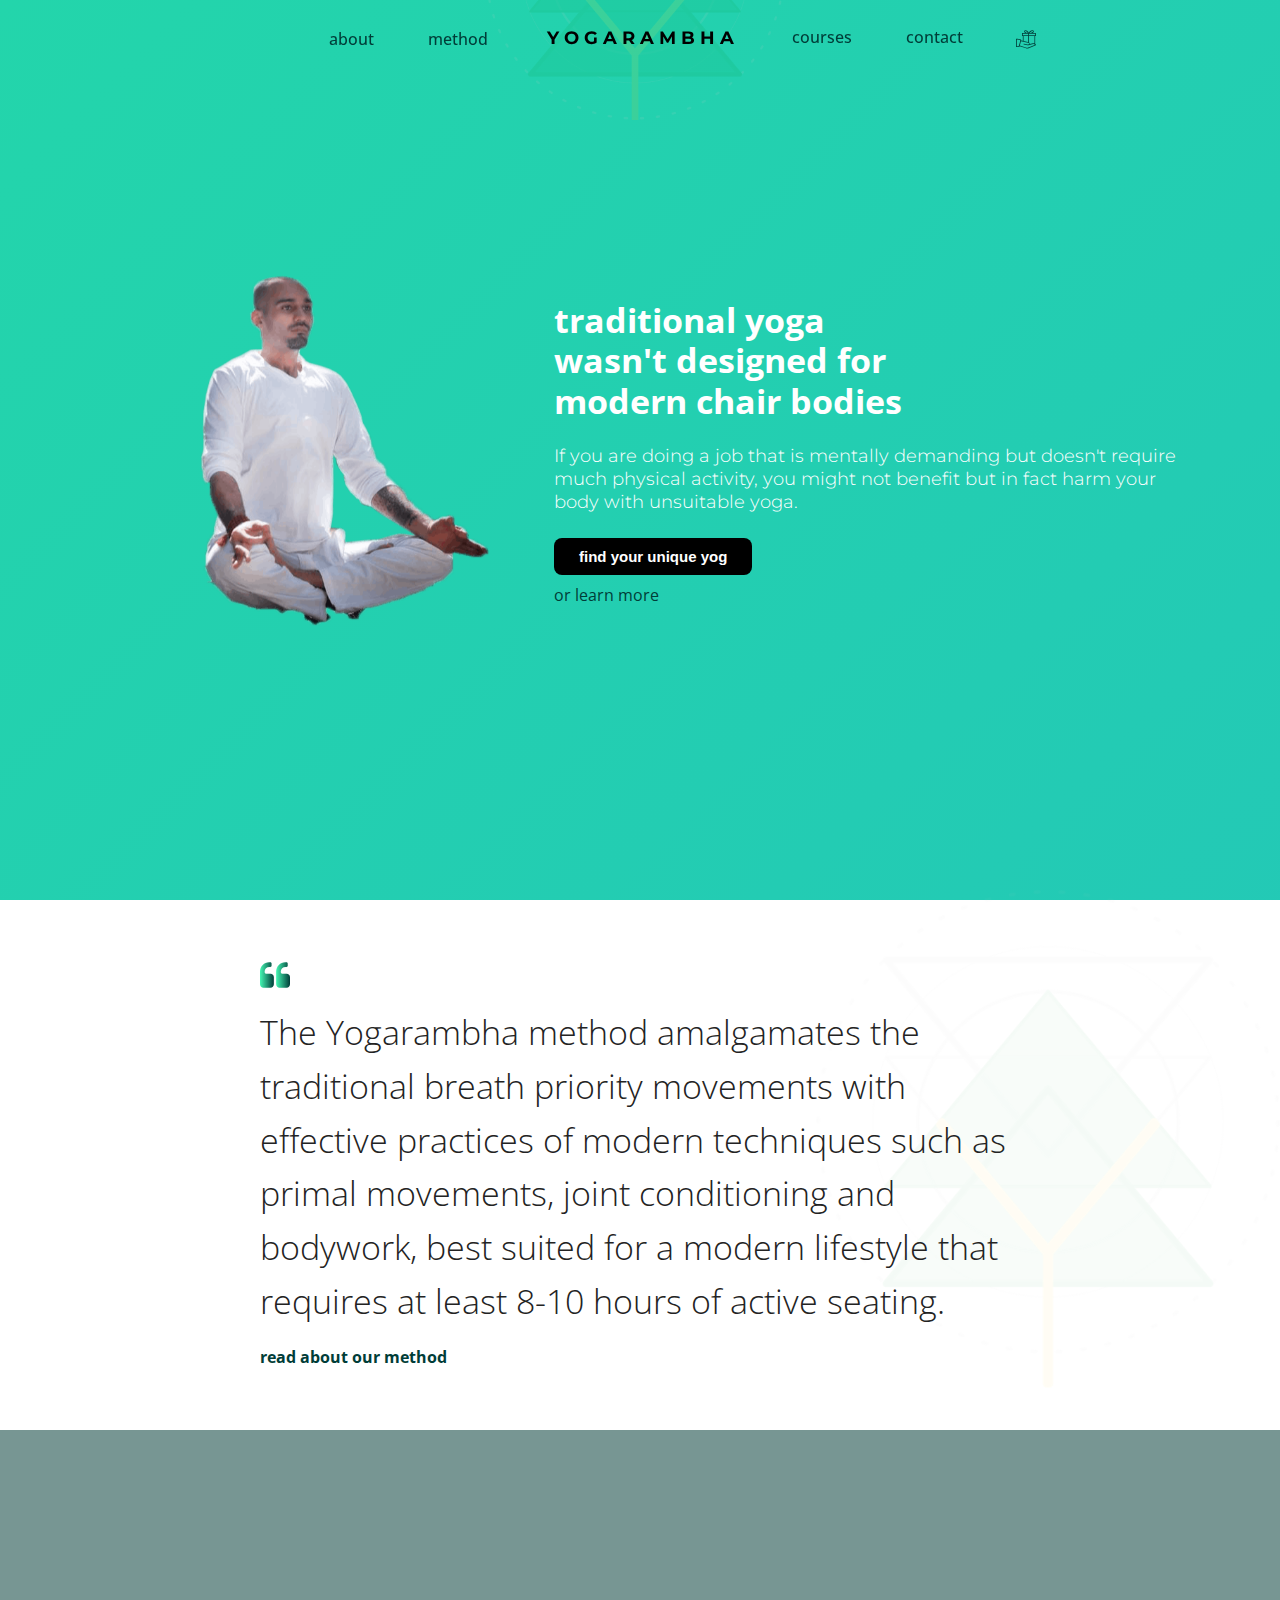
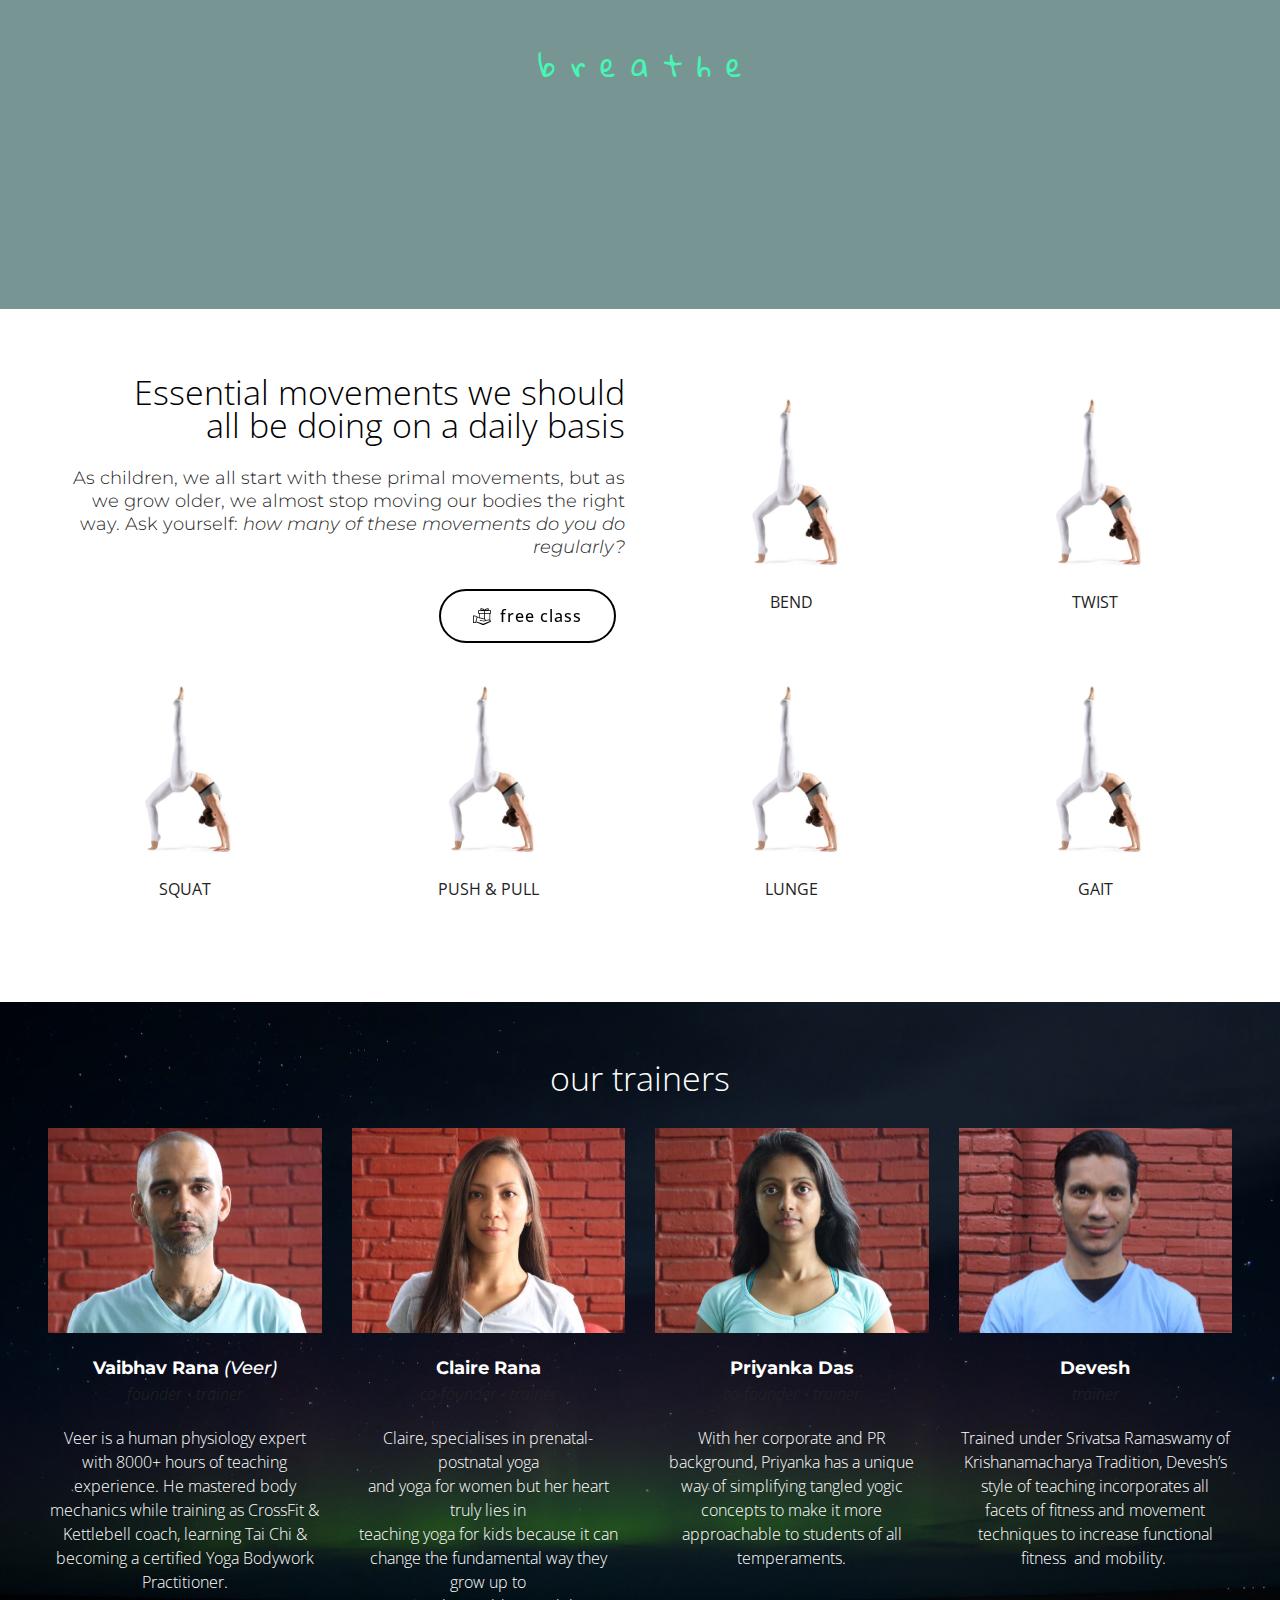
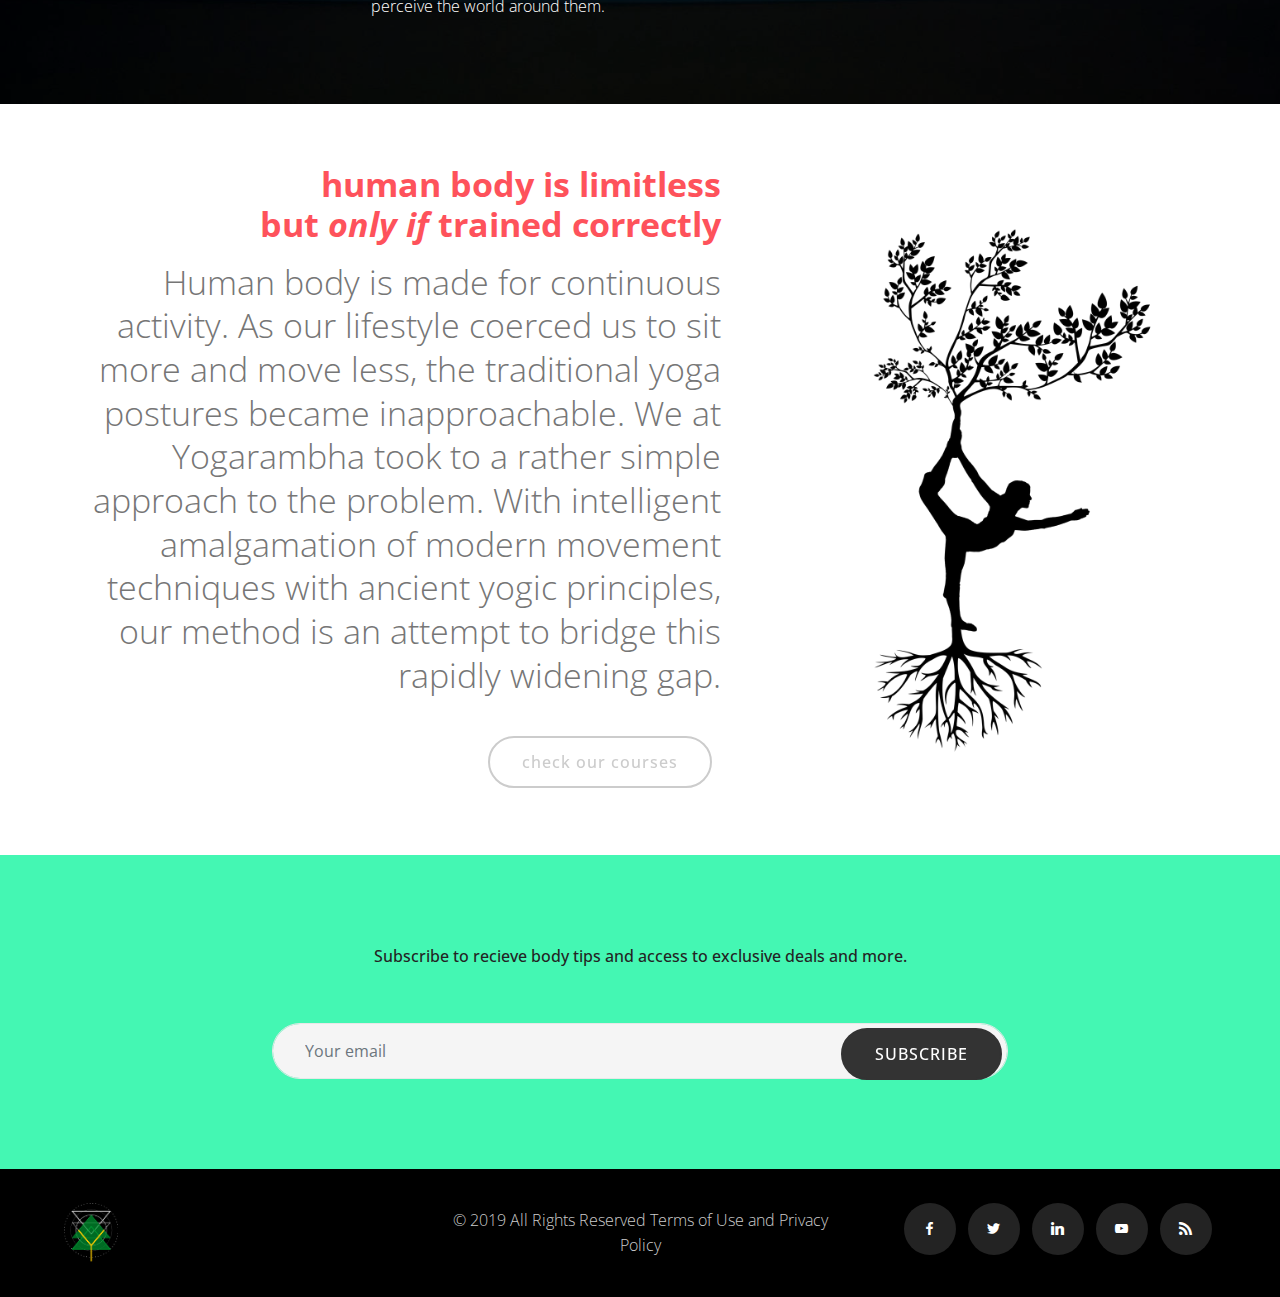
==== commit 471176e3: "create github pages" ====
--- a/index.html
+++ b/index.html
@@ -6,7 +6,7 @@
   <meta http-equiv="X-UA-Compatible" content="IE=edge">
   
   <meta name="viewport" content="width=device-width, initial-scale=1, minimum-scale=1">
-  <link rel="shortcut icon" href="assets/images/yogarambha-logo-tree-1-122x1724.png" type="image/x-icon">
+  <link rel="shortcut icon" href="assets/images/yogarambha-logo-tree-1-122x1721.png" type="image/x-icon">
   <meta name="description" content="Yogarambha teaches the ancient yogic secrets in such a way that the modern chair bodies can benefit from it.">
   <title>Yogarambha • Yoga for Your Unique Body</title>
   <link rel="stylesheet" href="assets/web/assets/mobirise-icons/mobirise-icons.css">
@@ -158,7 +158,7 @@
         <div class="row">
             <div class="col-12 text-row col-md-6">
                 <h2 class="align-center pb-3 mbr-fonts-style display-1">Essential movements we should<br>all be doing on a daily basis</h2>
-                <h3 class="mbr-section-subtitle align-center mbr-light pb-3 mbr-fonts-style display-5">Human body is made for continuous activity. But as our lifestyle demands us to sit more and move less, we have almost stopped moving our bodies the right way. Ask yourself: <em>how many of these movements do you do regularly?</em></h3>
+                <h3 class="mbr-section-subtitle align-center mbr-light pb-3 mbr-fonts-style display-5">As children, we all start with these primal movements, but as we grow older, we almost stop moving our bodies the right way. Ask yourself: <em>how many of these movements do you do regularly?</em></h3>
                 <div class="mbr-section-btn title-btn align-center"><a class="btn btn-info-outline display-4" href="https://vivekadvani.com"><span class="icon54-v4-giving-gift mbr-iconfont mbr-iconfont-btn" style="font-size: 18px;"></span>free class</a></div>
             </div>
             <div class="card px-3 py-4 col-12 col-md-6 col-lg-4 col-xl-3">
@@ -398,7 +398,7 @@
                     <div class="form1" data-form-type="formoid">
                         <div data-form-alert="" hidden="">Thanks for signing up!
                         </div>
-                        <form class="mbr-form" action="https://mobirise.com/" method="post" data-form-title="My Mobirise Form"><input type="hidden" name="email" data-form-email="true" value="B8zFmZh6C3tKPHrDprDOep95I2qIH4QXAJ1sMB7LizarMabk8Vu8aZW0JaCklTHXAw34x6tVQsNLvC6E+ajwFbN5K6m43g8Q/8Phu9Sf0T0pPAdeu3iqf1YvcE8kzlrt">
+                        <form class="mbr-form" action="https://mobirise.com/" method="post" data-form-title="My Mobirise Form"><input type="hidden" name="email" data-form-email="true" value="HIGp76c6WfRqneLs8EWWCtDQ74Bhlw1xnsxmj/s5e54QIEgM5Plxqqb3IlX0Kqfdz4/HRVbh9LUD+yWiCL2MuE9u2Sy6qNbCtK6gJOvPyrW2DYqc6+A2MnqCSyDmC1qG">
                               <input type="email" class="form-control input-sm input-inverse special-form" name="email" data-form-field="Email" placeholder="Your email" required="" id="email-form4-1z">
                               <div class="mbr-section-btn input-group-btn">
                                    <button href="#" class="btn btn-black display-4" type="submit" role="button">SUBSCRIBE
--- a/assets/mobirise/css/mbr-additional.css
+++ b/assets/mobirise/css/mbr-additional.css
@@ -4124,6 +4124,65 @@
     margin-bottom: 1.5rem;
   }
 }
+.cid-rjGVQjFvKQ {
+  padding-top: 120px;
+  padding-bottom: 45px;
+  background-image: url("../../../assets/images/5817-2000x1333.jpg");
+}
+.cid-rjGVQjFvKQ .container-fluid {
+  padding: 0 3rem;
+}
+.cid-rjGVQjFvKQ .mbr-section-title {
+  margin-bottom: 1.5em;
+}
+.cid-rjGVQjFvKQ .input-main {
+  width: 99.6%;
+  margin-left: .1em;
+  -webkit-justify-content: center;
+  justify-content: center;
+}
+.cid-rjGVQjFvKQ .form-1 {
+  margin: 0 1em;
+  padding: 0;
+}
+.cid-rjGVQjFvKQ .input-wrap {
+  padding: 0;
+  margin-bottom: 1.3em;
+}
+.cid-rjGVQjFvKQ .input-wrap input {
+  border: 1px solid #ddd;
+  border-radius: 22px;
+  background-color: #efefef;
+  padding: 18px 25px;
+  width: 96%;
+}
+.cid-rjGVQjFvKQ .form-group {
+  padding: 0;
+}
+.cid-rjGVQjFvKQ .form-group textarea {
+  background-color: #efefef;
+  border-radius: 22px;
+  padding: 1rem;
+  width: 98%;
+}
+.cid-rjGVQjFvKQ .btn-row {
+  padding-left: 0;
+}
+.cid-rjGVQjFvKQ .btn {
+  padding: 1rem 4rem;
+}
+@media (max-width: 767px) {
+  .cid-rjGVQjFvKQ .container-fluid {
+    padding: 0 1rem;
+  }
+  .cid-rjGVQjFvKQ .btn {
+    padding: 1rem 2rem;
+    font-size: 16px !important;
+  }
+}
+.cid-rjGVQjFvKQ .form-label-outside {
+  text-align: left;
+}
 .cid-r96PkNxbsT .dropdown-item:before {
   font-family: MobiriseIcons !important;
   content: '\e966';
@@ -4549,124 +4608,128 @@
     left: -1rem;
   }
 }
-.cid-rjGRGD0Djb {
-  padding-top: 90px;
-  padding-bottom: 90px;
-}
-.cid-rjGRGD0Djb .mbr-section-title {
+.cid-rjGTNrqhOw {
+  padding-top: 0px;
+  padding-bottom: 0px;
+  padding-left: 0;
+  padding-right: 0;
+  background-color: #232323;
+}
+.cid-rjGTNrqhOw ul {
+  list-style: none;
+  padding: 0;
   margin: 0;
 }
-.cid-rjGRGD0Djb .container-fluid {
-  padding: 0 2rem;
-}
-.cid-rjGRGD0Djb .underline .line {
-  width: 5rem;
-  height: 3px;
-  background: linear-gradient(to right, #003d38, #44f7b3);
+.cid-rjGTNrqhOw ul li {
+  padding: 1rem 0;
+}
+.cid-rjGTNrqhOw ul li:hover {
+  color: #003d38;
+}
+.cid-rjGTNrqhOw .socicon {
+  color: #fff;
+  font-size: 1.5rem;
+}
+.cid-rjGTNrqhOw .mbr-iconfont {
+  margin-right: 1em;
   display: inline-block;
-}
-.cid-rjGRGD0Djb .row {
-  -webkit-justify-content: space-between;
-  justify-content: space-between;
-  -webkit-align-items: center;
-  align-items: center;
-}
-.cid-rjGRGD0Djb .form-1 {
-  background-color: #ffffff;
-  padding: 1.5rem;
-  border-radius: 10px;
-  margin-right: 15px;
-}
-.cid-rjGRGD0Djb .form-1 label {
-  color: #000000;
-}
-.cid-rjGRGD0Djb .input-wrap {
+  vertical-align: bottom;
+}
+.cid-rjGTNrqhOw .google-map {
+  -webkit-flex: 1;
+  flex: 1;
+  display: flex;
+  position: relative;
+}
+.cid-rjGTNrqhOw .map {
   padding: 0;
-  margin-bottom: 1.3em;
-}
-.cid-rjGRGD0Djb .input-wrap input {
-  border: 1px solid #ddd;
-  border-radius: 22px;
-  background-color: #efefef;
-  width: 96%;
-  padding: .5rem 1rem;
-}
-.cid-rjGRGD0Djb .form-group {
+  display: flex;
+  -webkit-flex-direction: column;
+  flex-direction: column;
+}
+.cid-rjGTNrqhOw .map iframe {
+  -webkit-flex: 1;
+  flex: 1;
+}
+@media (min-width: 768px) {
+  .cid-rjGTNrqhOw .map {
+    height: auto;
+  }
+}
+.cid-rjGTNrqhOw .social-list {
+  padding-left: 0;
+  margin-bottom: 0;
+  list-style: none;
+}
+.cid-rjGTNrqhOw .social-list .soc-item {
   padding: 0;
-}
-.cid-rjGRGD0Djb .form-group textarea {
-  background-color: #efefef;
-  border-radius: 22px;
-  padding: 1rem;
-  width: 98%;
-}
-.cid-rjGRGD0Djb .btn-row {
-  padding-left: 0;
-}
-.cid-rjGRGD0Djb .btn-row .btn {
-  padding: 1rem 4rem;
-}
-.cid-rjGRGD0Djb .mbr-section-btn .btn {
-  margin-left: 4px !important;
-}
-@media (min-width: 992px) {
-  .cid-rjGRGD0Djb .container-fluid {
-    padding: 0 5rem;
-  }
-}
-@media (max-width: 767px) {
-  .cid-rjGRGD0Djb .underline .line {
-    height: 2px;
-  }
-  .cid-rjGRGD0Djb .text-element {
-    padding-bottom: 1rem;
-  }
-  .cid-rjGRGD0Djb .form-1 {
-    pading: 1rem;
-    margin: 1rem;
-  }
-}
-.cid-rjGTe1IgKE {
-  padding-top: 45px;
-  padding-bottom: 45px;
-  background-color: #ffffff;
-}
-.cid-rjGTe1IgKE [class^="socicon-"]:before,
-.cid-rjGTe1IgKE [class*=" socicon-"]:before {
-  line-height: 44px;
-}
-.cid-rjGTe1IgKE .underline {
+  margin: 2rem 2rem 0 0;
+  display: inline-block;
+}
+.cid-rjGTNrqhOw .social-list a {
+  margin: 0;
+  opacity: .5;
+  -webkit-transition: .2s linear;
+  transition: .2s linear;
+}
+.cid-rjGTNrqhOw .social-list a:hover {
+  opacity: 1;
+}
+.cid-rjGTNrqhOw .row-element,
+.cid-rjGTNrqhOw .image-element {
+  padding: 0;
+}
+.cid-rjGTNrqhOw .underline {
   padding-top: .5rem;
   padding-bottom: .5rem;
 }
-.cid-rjGTe1IgKE .underline .line {
+.cid-rjGTNrqhOw .underline .line {
   width: 5rem;
   height: 3px;
   background: linear-gradient(90deg, #003d38, #44f7b3);
   display: inline-block;
 }
-.cid-rjGTe1IgKE .socicon {
-  color: #5b686b;
-}
-.cid-rjGTe1IgKE .btn-social {
-  border-color: #16a16c;
-  margin-left: .5rem !important;
-  margin-right: .5rem !important;
-}
-.cid-rjGTe1IgKE .btn-social:hover {
-  background: #16a16c;
-}
-.cid-rjGTe1IgKE .btn-social:hover i.socicon {
-  color: #ffffff !important;
+@media (min-width: 1500px) {
+  .cid-rjGTNrqhOw .text-content {
+    padding: 5rem;
+  }
+}
+@media (min-width: 768px) and (max-width: 1499px) {
+  .cid-rjGTNrqhOw .text-content {
+    padding: 3rem;
+  }
 }
 @media (max-width: 767px) {
-  .cid-rjGTe1IgKE .btn {
-    font-size: 20px !important;
-  }
-  .cid-rjGTe1IgKE .btn-social {
-    margin-right: .1rem !important;
-    margin-left: .1rem !important;
-  }
+  .cid-rjGTNrqhOw .text-content {
+    padding: 2rem 1rem;
+  }
+  .cid-rjGTNrqhOw .underline .line {
+    height: 2px;
+  }
+  .cid-rjGTNrqhOw .mbr-title,
+  .cid-rjGTNrqhOw .underline,
+  .cid-rjGTNrqhOw .mbr-text,
+  .cid-rjGTNrqhOw .mbr-section-btn {
+    text-align: center !important;
+  }
+}
+.cid-rjGTNrqhOw .mbr-title,
+.cid-rjGTNrqhOw .underline {
+  color: #ffffff;
+}
+.cid-rjGTNrqhOw .mbr-text,
+.cid-rjGTNrqhOw .mbr-section-btn {
+  color: #ffffff;
+}
+.cid-rjGTNrqhOw mbr-list LI {
+  color: #ffffff;
+}
+.cid-rjGTNrqhOw mbr-list {
+  text-align: center;
+}
+.cid-rjGTNrqhOw .mbr-list,
+.cid-rjGTNrqhOw .social-list mbr-list {
+  color: #ffffff;
 }
 .cid-rjFoEXDUlY {
   padding-top: 75px;
@@ -4809,65 +4872,6 @@
   .cid-r9urQGNcQ9 .mbr-text {
     margin-bottom: 1.5rem;
   }
-}
-.cid-rjGVQjFvKQ {
-  padding-top: 120px;
-  padding-bottom: 45px;
-  background-image: url("../../../assets/images/5817-2000x1333.jpg");
-}
-.cid-rjGVQjFvKQ .container-fluid {
-  padding: 0 3rem;
-}
-.cid-rjGVQjFvKQ .mbr-section-title {
-  margin-bottom: 1.5em;
-}
-.cid-rjGVQjFvKQ .input-main {
-  width: 99.6%;
-  margin-left: .1em;
-  -webkit-justify-content: center;
-  justify-content: center;
-}
-.cid-rjGVQjFvKQ .form-1 {
-  margin: 0 1em;
-  padding: 0;
-}
-.cid-rjGVQjFvKQ .input-wrap {
-  padding: 0;
-  margin-bottom: 1.3em;
-}
-.cid-rjGVQjFvKQ .input-wrap input {
-  border: 1px solid #ddd;
-  border-radius: 22px;
-  background-color: #efefef;
-  padding: 18px 25px;
-  width: 96%;
-}
-.cid-rjGVQjFvKQ .form-group {
-  padding: 0;
-}
-.cid-rjGVQjFvKQ .form-group textarea {
-  background-color: #efefef;
-  border-radius: 22px;
-  padding: 1rem;
-  width: 98%;
-}
-.cid-rjGVQjFvKQ .btn-row {
-  padding-left: 0;
-}
-.cid-rjGVQjFvKQ .btn {
-  padding: 1rem 4rem;
-}
-@media (max-width: 767px) {
-  .cid-rjGVQjFvKQ .container-fluid {
-    padding: 0 1rem;
-  }
-  .cid-rjGVQjFvKQ .btn {
-    padding: 1rem 2rem;
-    font-size: 16px !important;
-  }
-}
-.cid-rjGVQjFvKQ .form-label-outside {
-  text-align: left;
 }
 .cid-r96PkNxbsT .dropdown-item:before {
   font-family: MobiriseIcons !important;
@@ -5294,128 +5298,124 @@
     left: -1rem;
   }
 }
-.cid-rjGTNrqhOw {
-  padding-top: 0px;
-  padding-bottom: 0px;
+.cid-rjGRGD0Djb {
+  padding-top: 90px;
+  padding-bottom: 90px;
+}
+.cid-rjGRGD0Djb .mbr-section-title {
+  margin: 0;
+}
+.cid-rjGRGD0Djb .container-fluid {
+  padding: 0 2rem;
+}
+.cid-rjGRGD0Djb .underline .line {
+  width: 5rem;
+  height: 3px;
+  background: linear-gradient(to right, #003d38, #44f7b3);
+  display: inline-block;
+}
+.cid-rjGRGD0Djb .row {
+  -webkit-justify-content: space-between;
+  justify-content: space-between;
+  -webkit-align-items: center;
+  align-items: center;
+}
+.cid-rjGRGD0Djb .form-1 {
+  background-color: #ffffff;
+  padding: 1.5rem;
+  border-radius: 10px;
+  margin-right: 15px;
+}
+.cid-rjGRGD0Djb .form-1 label {
+  color: #000000;
+}
+.cid-rjGRGD0Djb .input-wrap {
+  padding: 0;
+  margin-bottom: 1.3em;
+}
+.cid-rjGRGD0Djb .input-wrap input {
+  border: 1px solid #ddd;
+  border-radius: 22px;
+  background-color: #efefef;
+  width: 96%;
+  padding: .5rem 1rem;
+}
+.cid-rjGRGD0Djb .form-group {
+  padding: 0;
+}
+.cid-rjGRGD0Djb .form-group textarea {
+  background-color: #efefef;
+  border-radius: 22px;
+  padding: 1rem;
+  width: 98%;
+}
+.cid-rjGRGD0Djb .btn-row {
   padding-left: 0;
-  padding-right: 0;
-  background-color: #232323;
-}
-.cid-rjGTNrqhOw ul {
-  list-style: none;
-  padding: 0;
-  margin: 0;
-}
-.cid-rjGTNrqhOw ul li {
-  padding: 1rem 0;
-}
-.cid-rjGTNrqhOw ul li:hover {
-  color: #003d38;
-}
-.cid-rjGTNrqhOw .socicon {
-  color: #fff;
-  font-size: 1.5rem;
-}
-.cid-rjGTNrqhOw .mbr-iconfont {
-  margin-right: 1em;
-  display: inline-block;
-  vertical-align: bottom;
-}
-.cid-rjGTNrqhOw .google-map {
-  -webkit-flex: 1;
-  flex: 1;
-  display: flex;
-  position: relative;
-}
-.cid-rjGTNrqhOw .map {
-  padding: 0;
-  display: flex;
-  -webkit-flex-direction: column;
-  flex-direction: column;
-}
-.cid-rjGTNrqhOw .map iframe {
-  -webkit-flex: 1;
-  flex: 1;
-}
-@media (min-width: 768px) {
-  .cid-rjGTNrqhOw .map {
-    height: auto;
-  }
-}
-.cid-rjGTNrqhOw .social-list {
-  padding-left: 0;
-  margin-bottom: 0;
-  list-style: none;
-}
-.cid-rjGTNrqhOw .social-list .soc-item {
-  padding: 0;
-  margin: 2rem 2rem 0 0;
-  display: inline-block;
-}
-.cid-rjGTNrqhOw .social-list a {
-  margin: 0;
-  opacity: .5;
-  -webkit-transition: .2s linear;
-  transition: .2s linear;
-}
-.cid-rjGTNrqhOw .social-list a:hover {
-  opacity: 1;
-}
-.cid-rjGTNrqhOw .row-element,
-.cid-rjGTNrqhOw .image-element {
-  padding: 0;
-}
-.cid-rjGTNrqhOw .underline {
+}
+.cid-rjGRGD0Djb .btn-row .btn {
+  padding: 1rem 4rem;
+}
+.cid-rjGRGD0Djb .mbr-section-btn .btn {
+  margin-left: 4px !important;
+}
+@media (min-width: 992px) {
+  .cid-rjGRGD0Djb .container-fluid {
+    padding: 0 5rem;
+  }
+}
+@media (max-width: 767px) {
+  .cid-rjGRGD0Djb .underline .line {
+    height: 2px;
+  }
+  .cid-rjGRGD0Djb .text-element {
+    padding-bottom: 1rem;
+  }
+  .cid-rjGRGD0Djb .form-1 {
+    pading: 1rem;
+    margin: 1rem;
+  }
+}
+.cid-rjGTe1IgKE {
+  padding-top: 45px;
+  padding-bottom: 45px;
+  background-color: #ffffff;
+}
+.cid-rjGTe1IgKE [class^="socicon-"]:before,
+.cid-rjGTe1IgKE [class*=" socicon-"]:before {
+  line-height: 44px;
+}
+.cid-rjGTe1IgKE .underline {
   padding-top: .5rem;
   padding-bottom: .5rem;
 }
-.cid-rjGTNrqhOw .underline .line {
+.cid-rjGTe1IgKE .underline .line {
   width: 5rem;
   height: 3px;
   background: linear-gradient(90deg, #003d38, #44f7b3);
   display: inline-block;
 }
-@media (min-width: 1500px) {
-  .cid-rjGTNrqhOw .text-content {
-    padding: 5rem;
-  }
-}
-@media (min-width: 768px) and (max-width: 1499px) {
-  .cid-rjGTNrqhOw .text-content {
-    padding: 3rem;
-  }
+.cid-rjGTe1IgKE .socicon {
+  color: #5b686b;
+}
+.cid-rjGTe1IgKE .btn-social {
+  border-color: #16a16c;
+  margin-left: .5rem !important;
+  margin-right: .5rem !important;
+}
+.cid-rjGTe1IgKE .btn-social:hover {
+  background: #16a16c;
+}
+.cid-rjGTe1IgKE .btn-social:hover i.socicon {
+  color: #ffffff !important;
 }
 @media (max-width: 767px) {
-  .cid-rjGTNrqhOw .text-content {
-    padding: 2rem 1rem;
-  }
-  .cid-rjGTNrqhOw .underline .line {
-    height: 2px;
-  }
-  .cid-rjGTNrqhOw .mbr-title,
-  .cid-rjGTNrqhOw .underline,
-  .cid-rjGTNrqhOw .mbr-text,
-  .cid-rjGTNrqhOw .mbr-section-btn {
-    text-align: center !important;
-  }
-}
-.cid-rjGTNrqhOw .mbr-title,
-.cid-rjGTNrqhOw .underline {
-  color: #ffffff;
-}
-.cid-rjGTNrqhOw .mbr-text,
-.cid-rjGTNrqhOw .mbr-section-btn {
-  color: #ffffff;
-}
-.cid-rjGTNrqhOw mbr-list LI {
-  color: #ffffff;
-}
-.cid-rjGTNrqhOw mbr-list {
-  text-align: center;
-}
-.cid-rjGTNrqhOw .mbr-list,
-.cid-rjGTNrqhOw .social-list mbr-list {
-  color: #ffffff;
+  .cid-rjGTe1IgKE .btn {
+    font-size: 20px !important;
+  }
+  .cid-rjGTe1IgKE .btn-social {
+    margin-right: .1rem !important;
+    margin-left: .1rem !important;
+  }
 }
 .cid-rjFoEXDUlY {
   padding-top: 75px;
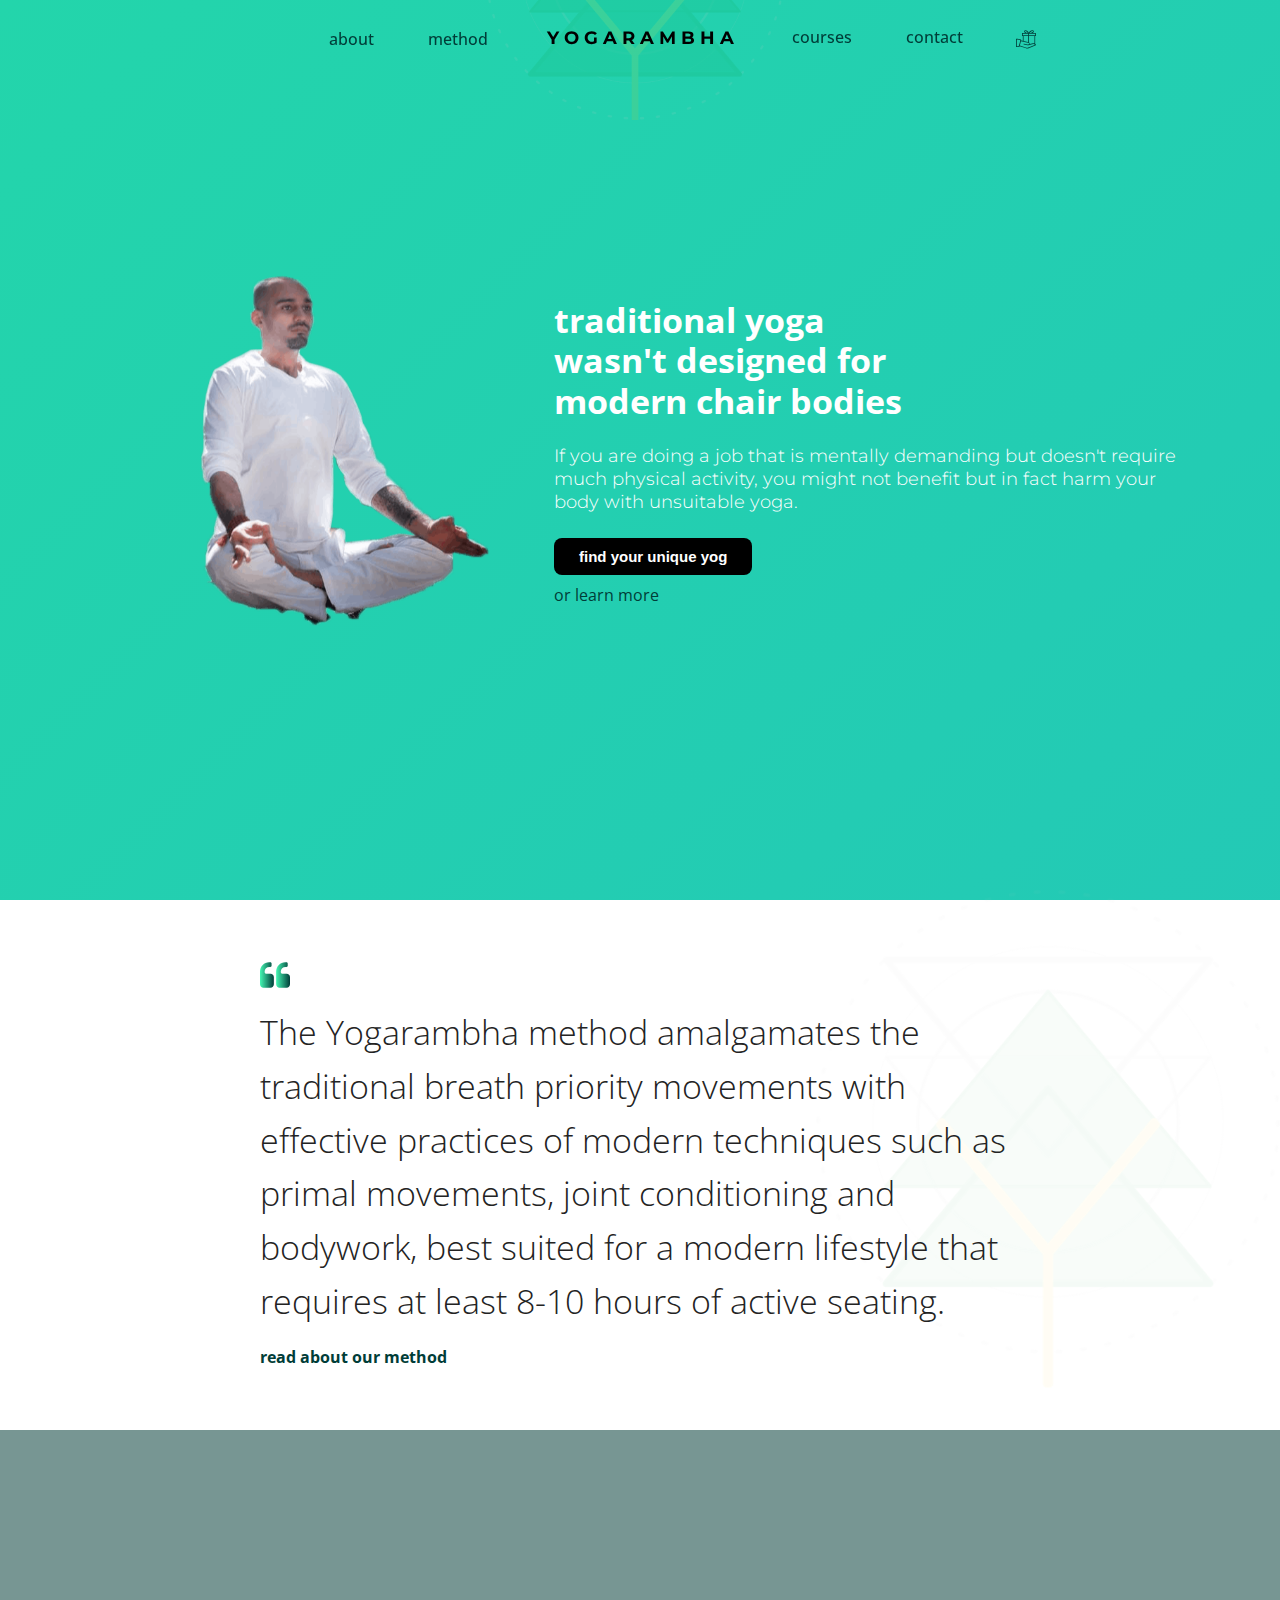
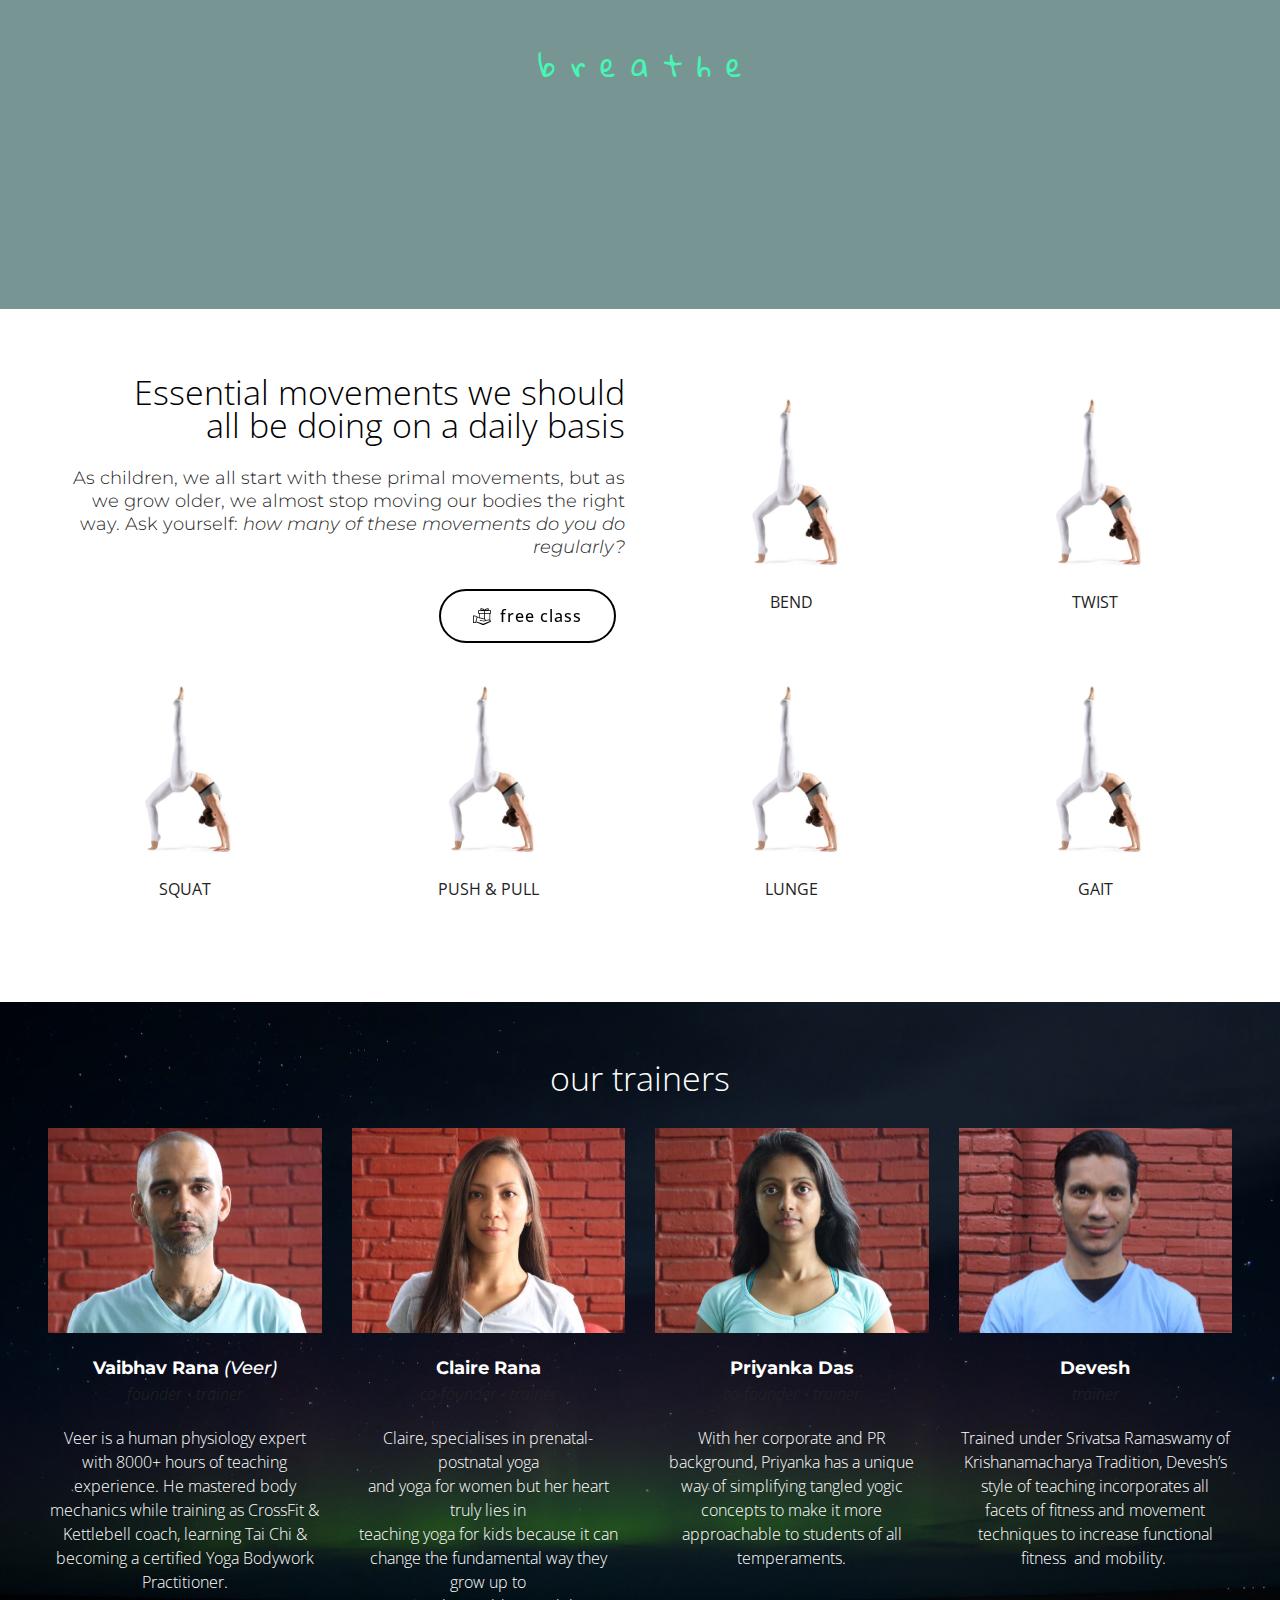
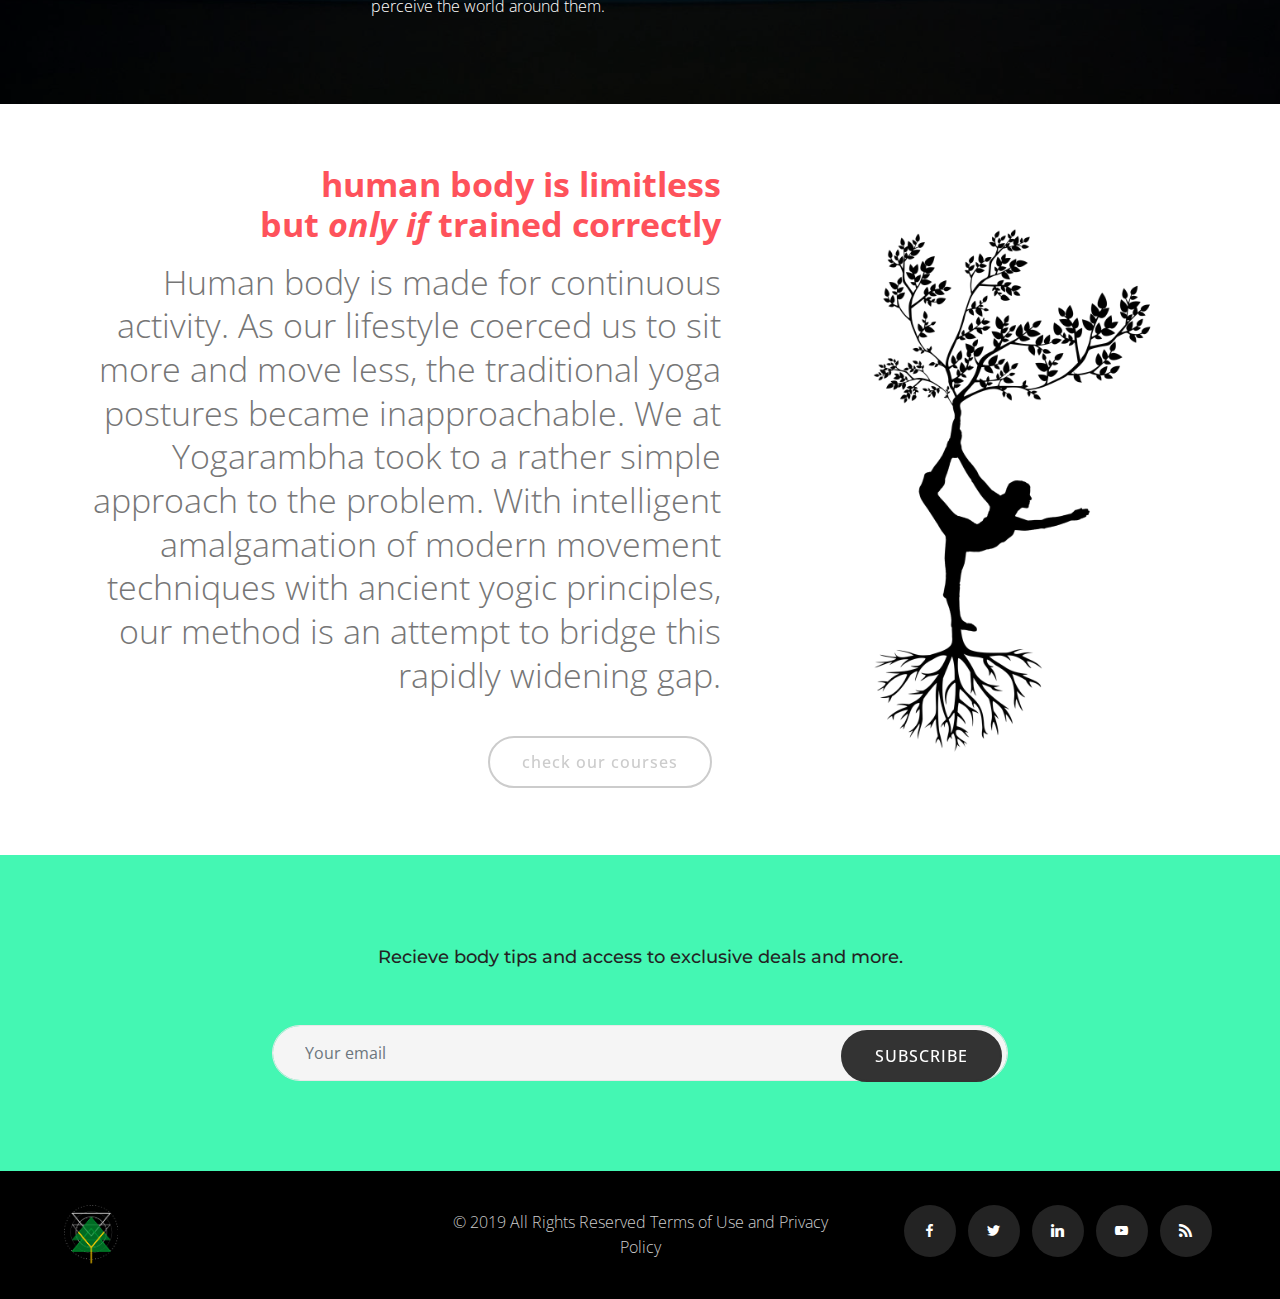
==== commit 47c71f1b: "create github pages" ====
--- a/index.html
+++ b/index.html
@@ -6,7 +6,7 @@
   <meta http-equiv="X-UA-Compatible" content="IE=edge">
   
   <meta name="viewport" content="width=device-width, initial-scale=1, minimum-scale=1">
-  <link rel="shortcut icon" href="assets/images/yogarambha-logo-tree-1-122x1721.png" type="image/x-icon">
+  <link rel="shortcut icon" href="assets/images/yogarambha-logo-tree-1-122x1723.png" type="image/x-icon">
   <meta name="description" content="Yogarambha teaches the ancient yogic secrets in such a way that the modern chair bodies can benefit from it.">
   <title>Yogarambha • Yoga for Your Unique Body</title>
   <link rel="stylesheet" href="assets/web/assets/mobirise-icons/mobirise-icons.css">
@@ -393,12 +393,12 @@
             <div class="col-md-10 form-section">
                 
                 
-                <h2 class="mbr-section-subtitle mbr-fonts-style pt-3 display-7">Subscribe to recieve body tips and access to exclusive deals and more.</h2>
+                <h2 class="mbr-section-subtitle mbr-fonts-style pt-3 display-5">Recieve body tips and access to exclusive deals and more.</h2>
                 <div class="input-form pt-5">
                     <div class="form1" data-form-type="formoid">
                         <div data-form-alert="" hidden="">Thanks for signing up!
                         </div>
-                        <form class="mbr-form" action="https://mobirise.com/" method="post" data-form-title="My Mobirise Form"><input type="hidden" name="email" data-form-email="true" value="HIGp76c6WfRqneLs8EWWCtDQ74Bhlw1xnsxmj/s5e54QIEgM5Plxqqb3IlX0Kqfdz4/HRVbh9LUD+yWiCL2MuE9u2Sy6qNbCtK6gJOvPyrW2DYqc6+A2MnqCSyDmC1qG">
+                        <form class="mbr-form" action="https://mobirise.com/" method="post" data-form-title="My Mobirise Form"><input type="hidden" name="email" data-form-email="true" value="UfjHFaMLOTjZLLXxmr5Iq66UBxSlW1YBA85ZYCczgSIAf/CEXFUT+E1pzW217zMSqDgPhMmfR501WfXzEEqEkbau6r3oDgNE5e6bAl7EcjxXk8CgtSsgI7IBLvLQqt0o">
                               <input type="email" class="form-control input-sm input-inverse special-form" name="email" data-form-field="Email" placeholder="Your email" required="" id="email-form4-1z">
                               <div class="mbr-section-btn input-group-btn">
                                    <button href="#" class="btn btn-black display-4" type="submit" role="button">SUBSCRIBE
--- a/assets/mobirise/css/mbr-additional.css
+++ b/assets/mobirise/css/mbr-additional.css
@@ -3957,8 +3957,8 @@
 .cid-rjGOSUPZ7p {
   padding-top: 30px;
   padding-bottom: 0px;
-  background-color: #ffffff;
-  background: linear-gradient(45deg, #ffffff, #efefef);
+  background-color: #efefef;
+  background: linear-gradient(45deg, #efefef, #ffffff);
 }
 @media (min-width: 992px) {
   .cid-rjGOSUPZ7p .mbr-figure {
